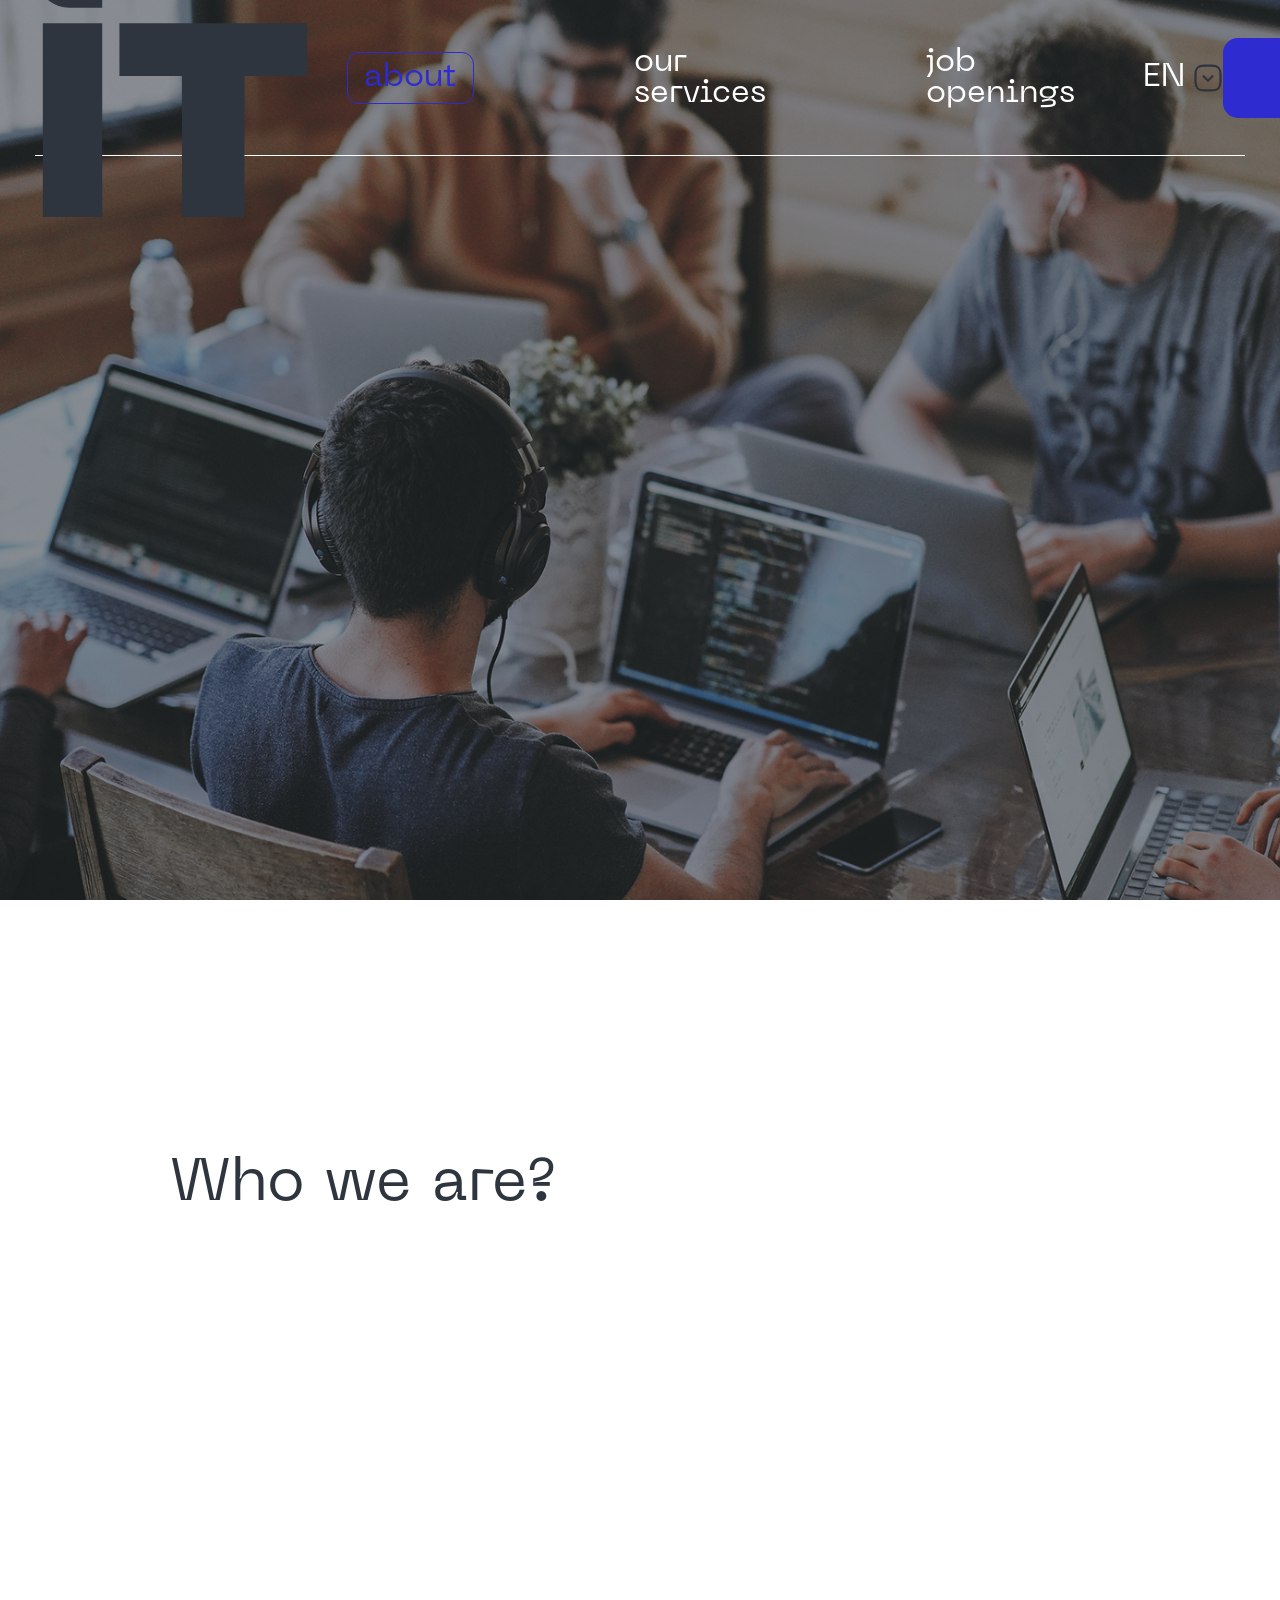
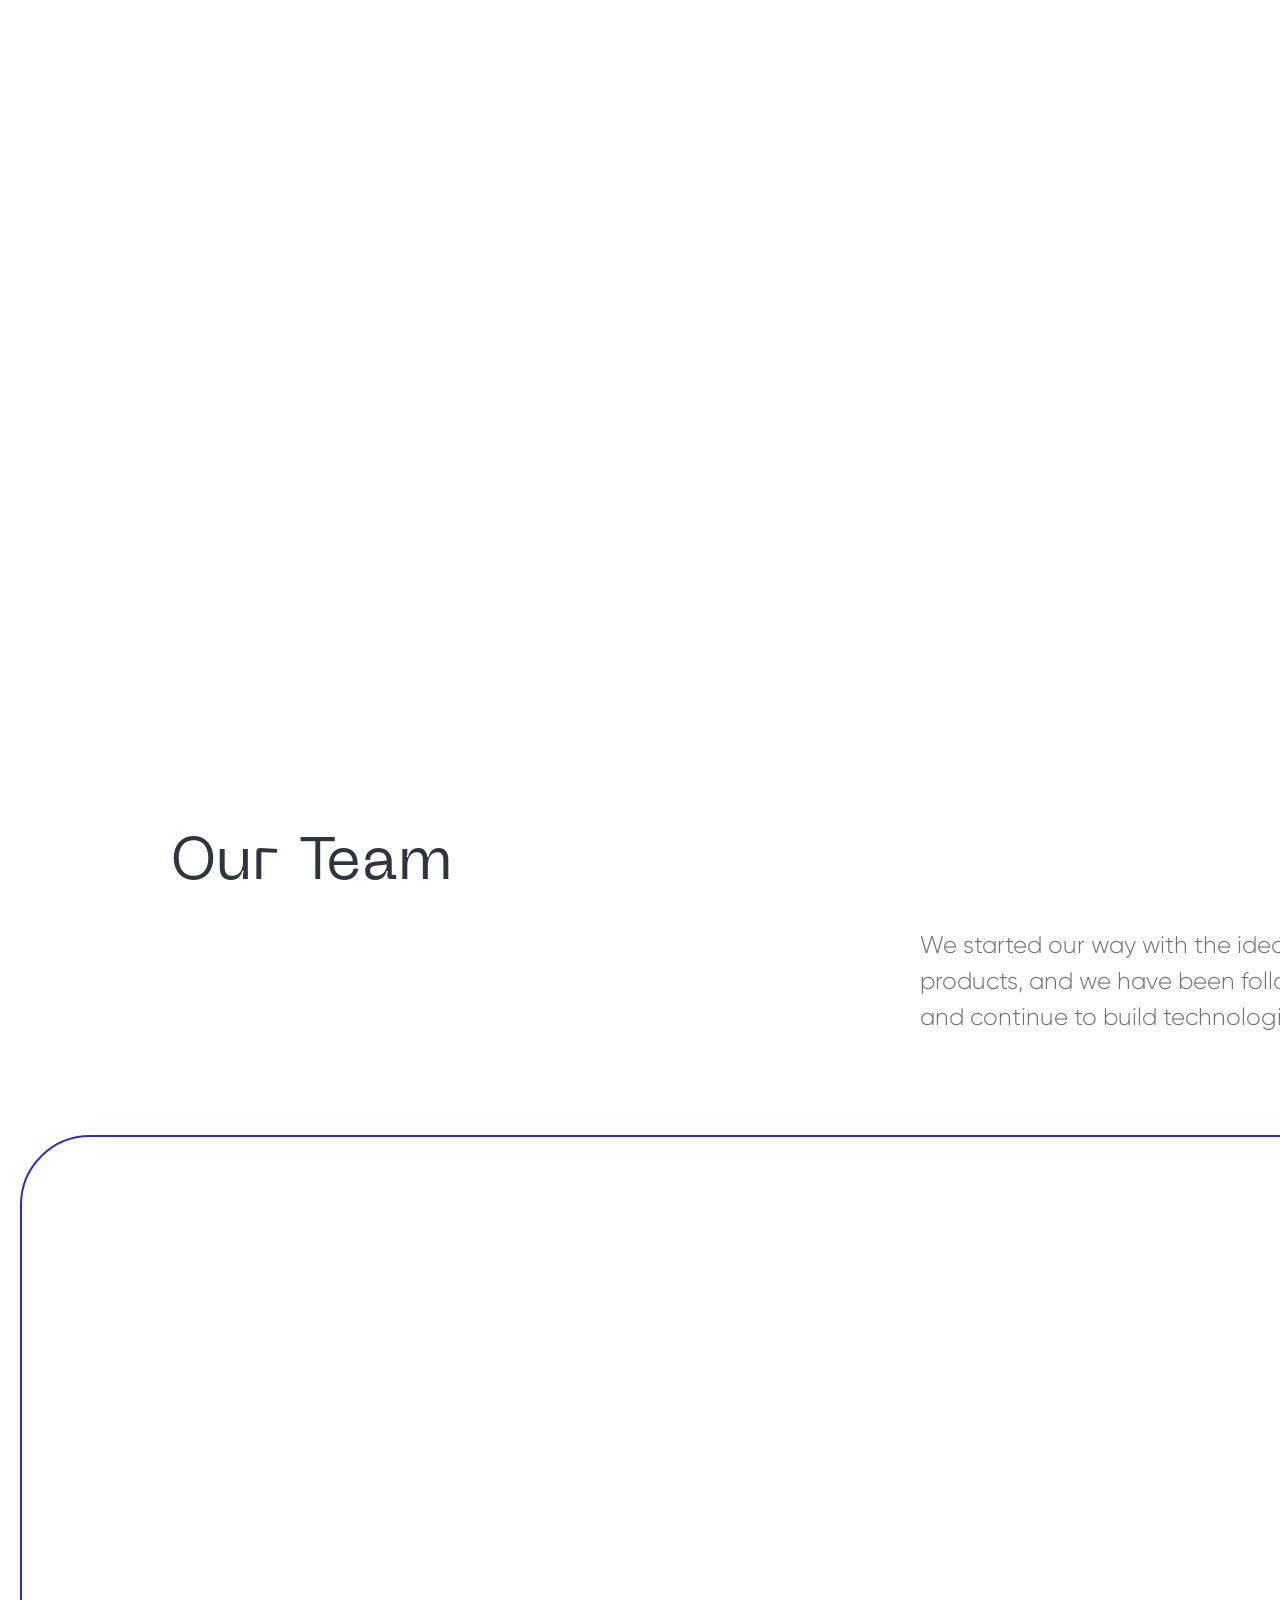
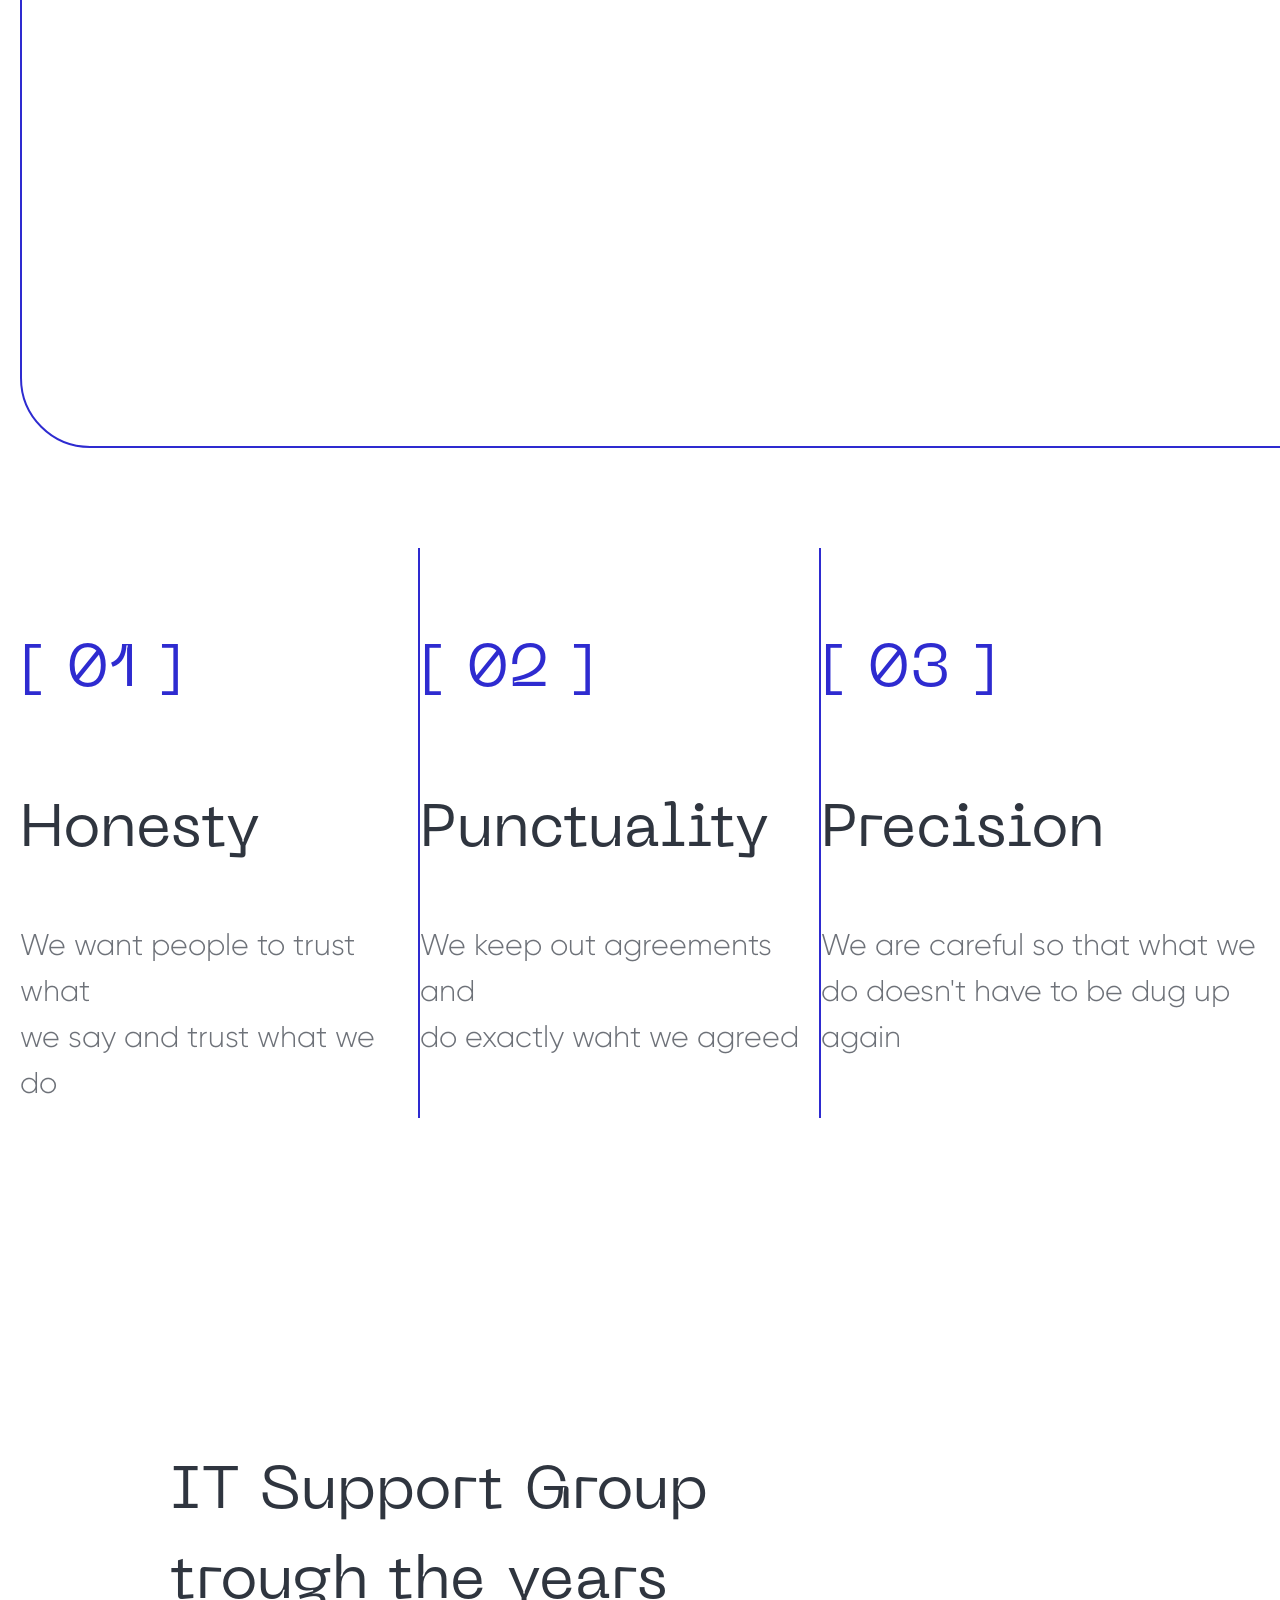
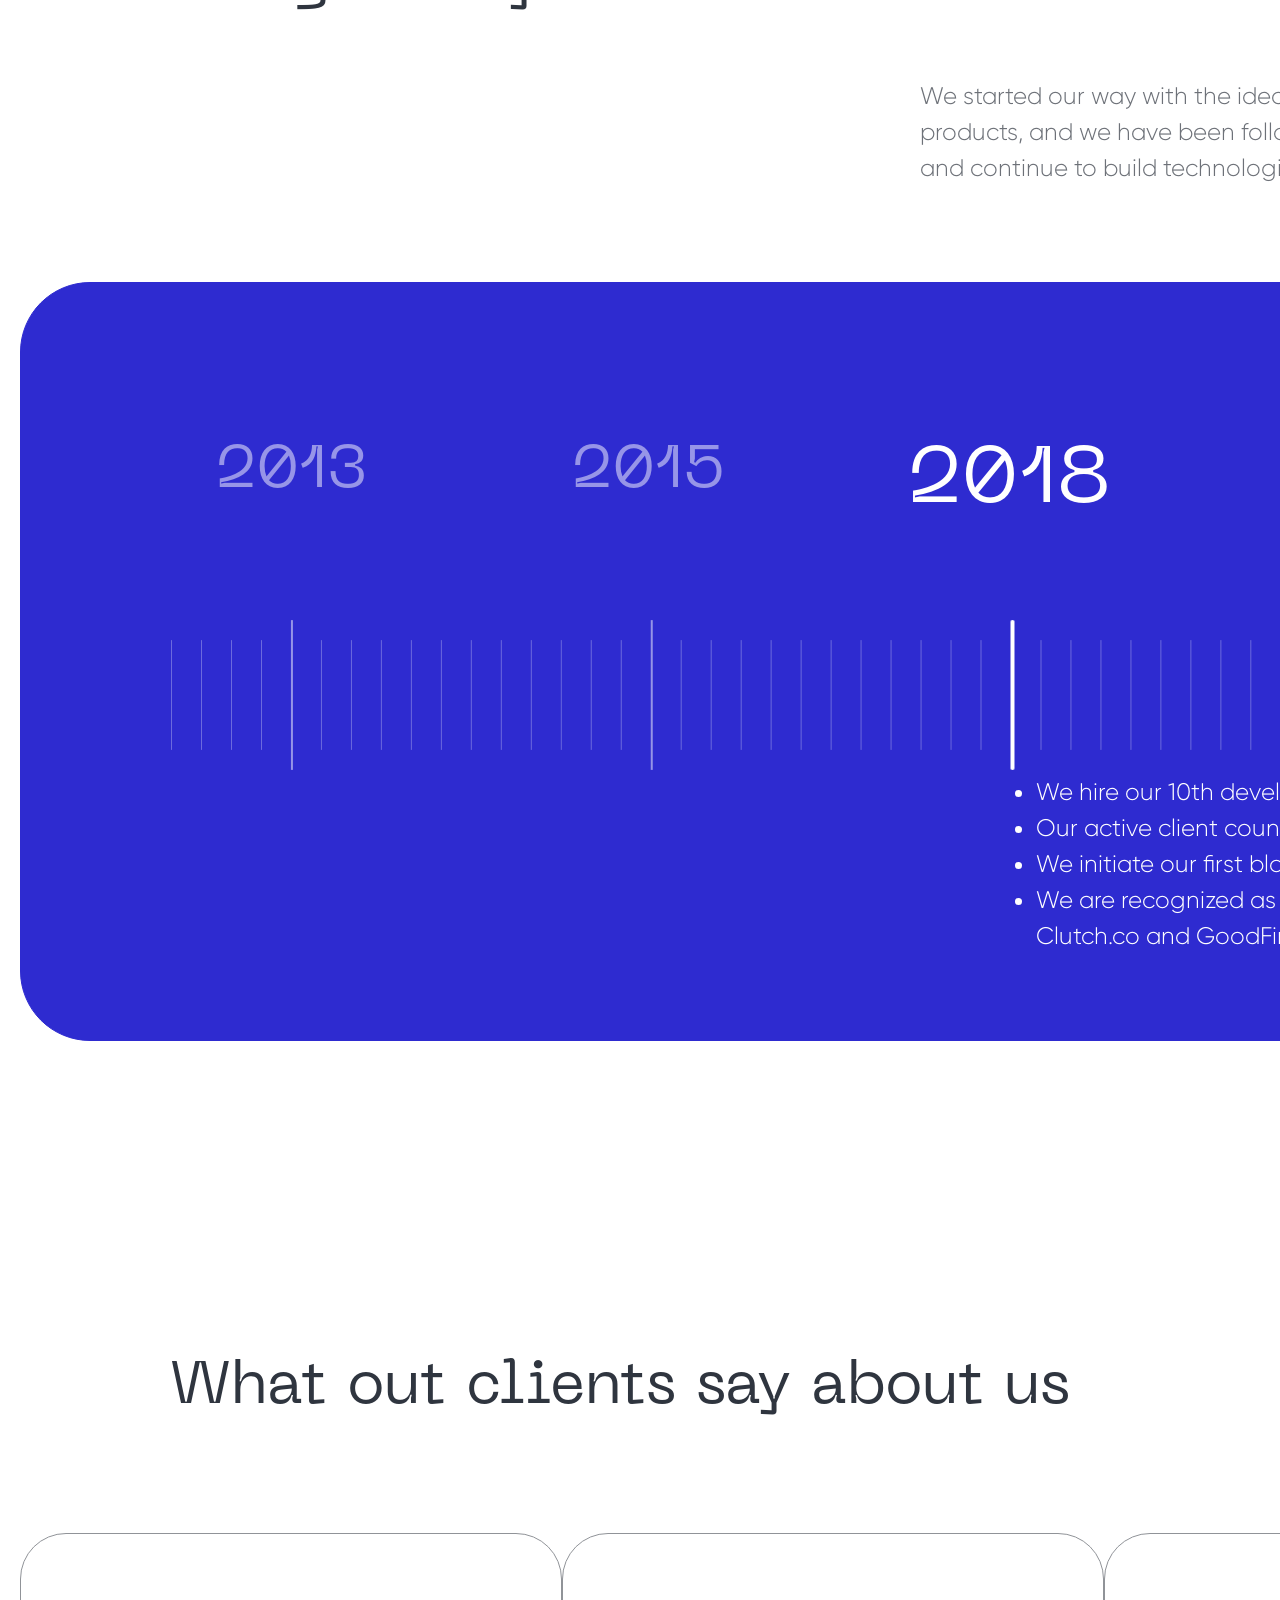
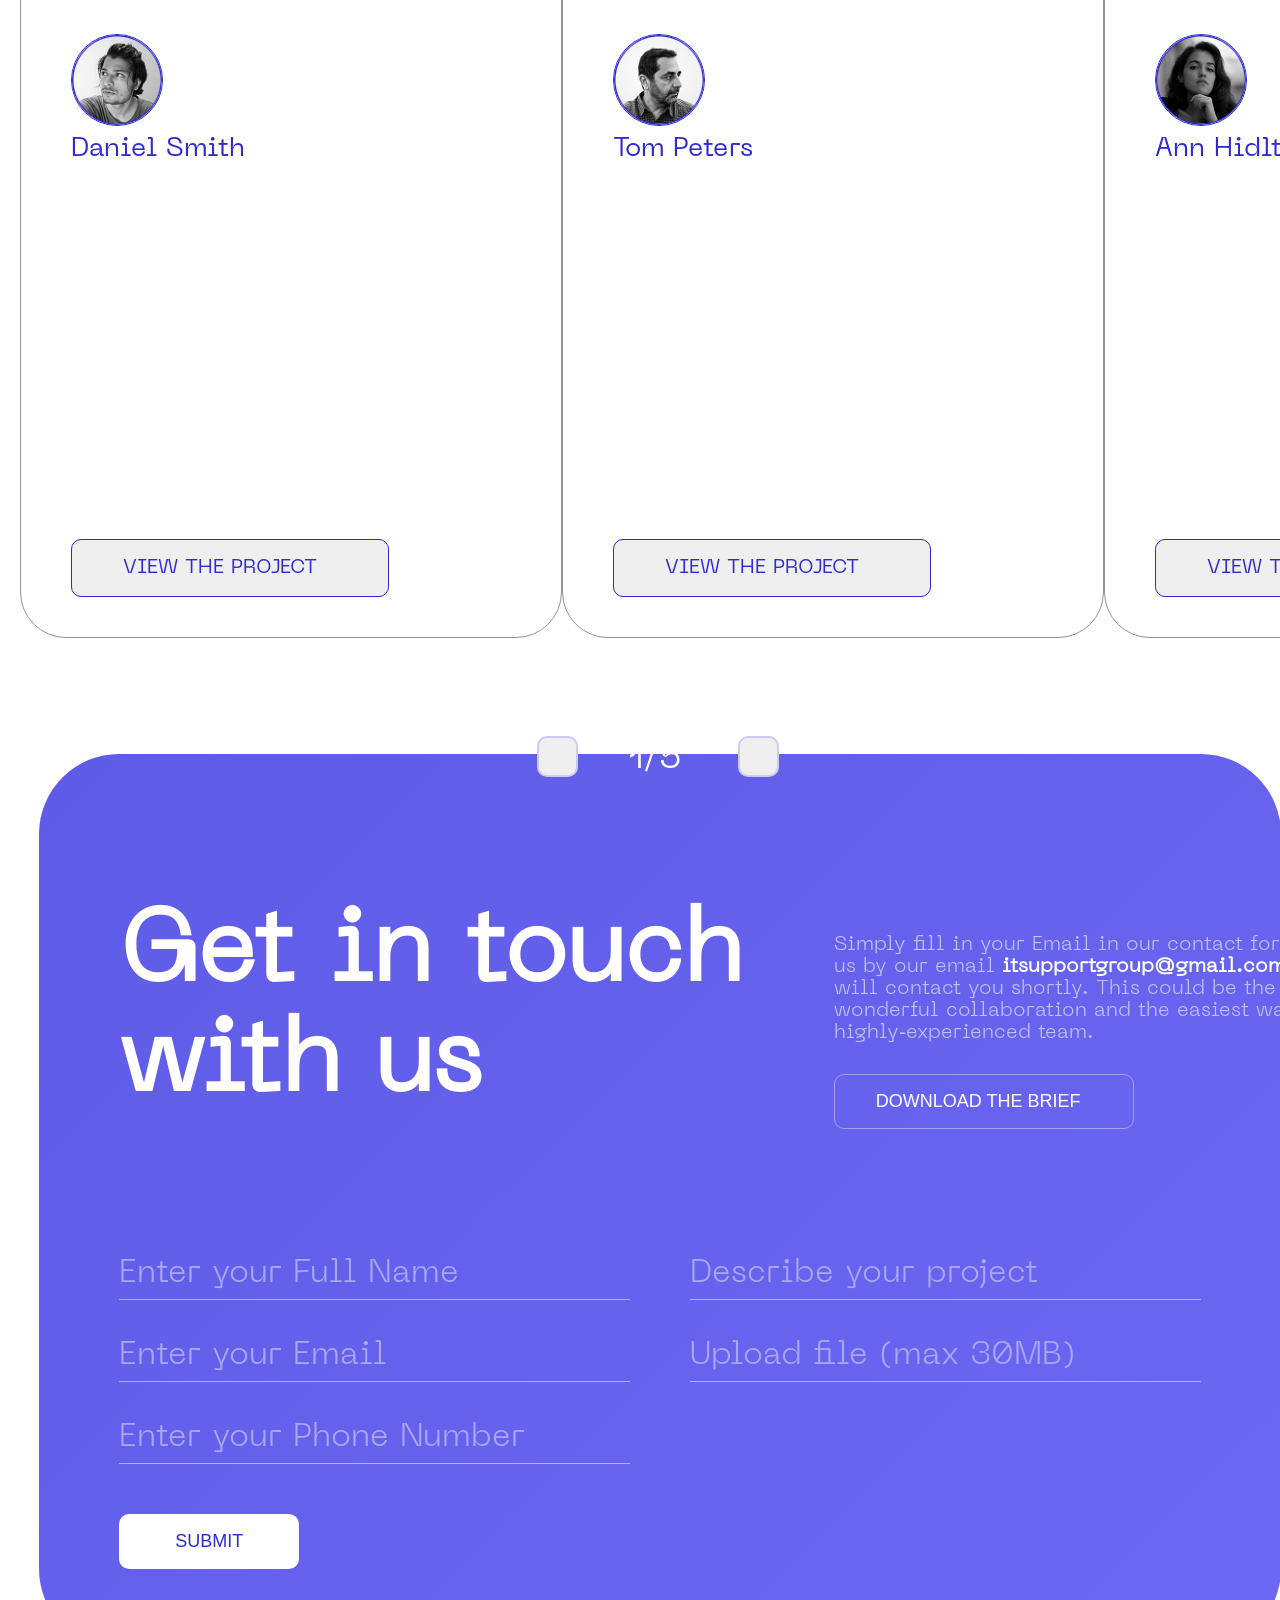
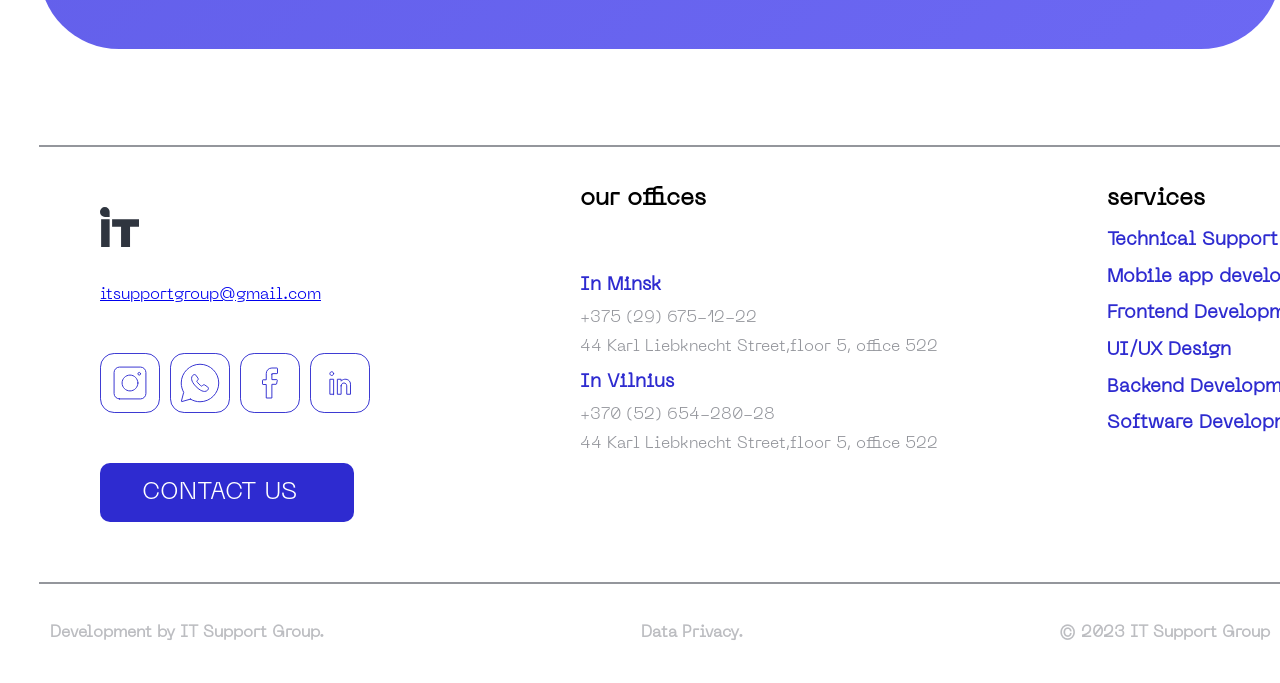
==== pages/about.html @ 3bbd3f85 "finished How we work?" ====
<!DOCTYPE html>
<html lang="en">

<head>
    <meta charset="UTF-8">
    <meta name="viewport" content="width=device-width, initial-scale=1.0">
    <title>About Us</title>
    <script src="https://kit.fontawesome.com/f98b1926a7.js" crossorigin="anonymous"></script>
    <link rel="stylesheet" href="../css/about/about.css">
    <link rel="stylesheet" href="../css/footer.css">
    <link rel="stylesheet" href="../css/about/navigation.css">
    <link rel="stylesheet" href="../css/footer-mobile.css">
    <script src="../js/navigation-bar.js" defer></script>
    <script src="../js/about.js" defer></script>
    <link rel="stylesheet" href="../css/main/navigation.css">
    <link rel="stylesheet" href="../css/footer.css">
    <link rel="stylesheet" href="../css/footer-mobile.css">
    <link rel="stylesheet" href="../css/main/main.css">
    <link rel="stylesheet" href="../css/main/main-mobile.css">
</head>

<body>
    <!-- Header -->
    <header>
        <!-- Navigation bar -->
        <nav class="nav-bar">
            <div class="left-side">
                <a href="../index.html">
                    <img src="../img/Logo.svg" alt="logo">
                </a>
                <ul>
                    <li><a href="../pages/about.html">
                        <div class="blue-box">
                            <span class="links">about</span>
                        </div>
                    </a></li>
                    <li><a href=""><span class="links">our services</span></a></li>
                    <li><a href=""><span class="links">job openings</span></a></li>
                </ul>
            </div>

            <div class="white-line">
                
            </div>
            <div class="right-side">
                <div id="lang-sel">
                    <div class="languages">
                        <p class="main-lang">EN</p>
                        <img src="../img/arrow-square-down_black.svg" alt="arrow">
                    </div>
                    <div id="language-selector">
                        <p id="enl">EN</p>
                        <p id="ltl">LT</p>
                    </div>
                </div>
                
                <div class="button-div">
                    <button class="contact"><span>CONTACT US </span> <img src="../img/Send.svg" alt="send"></button>
                </div>
            </div>
        </nav>
    </header>
    <br>
    <br>
    <br>
    <br>
    <br>
    <br>
    <br>
    <br>
    <br>
    <br>
    <br>
    <br>
    <br>
    <br>
    <br>


        <div class="aboutBox">

        <!-- Who we are? -->
        <div class="wWTab">
            <p id="tabNames">Who we are?</p>
        </div>



        <!-- Our Team -->
        <div class="oTTab">
            <p id="tabNames">Our Team</p>
            <p id="oTTopTxt">We started our way with the idea of creating innovative<br>
                products, and we have been following this trend since 2013<br>
                and continue to build technological solutions for our customers.</p>
            <div class="oTImg"></div>
            <div class="oTCards">
                <div class="oTCard">
                    <p class="oTCardTop">[ 01 ]</p>
                    <p class="oTCardMiddle">Honesty</p>
                    <p class="oTCardBottom">We want people to trust what<br>we say and trust what we do</p>
                </div>
                <div id="oTLine"></div>
                <div class="oTCard">
                    <p class="oTCardTop">[ 02 ]</p>
                    <p class="oTCardMiddle">Punctuality</p>
                    <p class="oTCardBottom">We keep out agreements and<br>do exactly waht we agreed</p>
                </div>
                <div id="oTLine"></div>
                <div class="oTCard">
                    <p class="oTCardTop">[ 03 ]</p>
                    <p class="oTCardMiddle">Precision</p>
                    <p class="oTCardBottom">We are careful so that what we<br>do doesn't have to be dug up again</p>
                </div>
            </div>
        </div>



        <!-- IT Support trough the years -->
        <div class="sGTab">
            <p id="tabNames">IT Support Group<br>trough the years</p>
            <p id="sGTop">We started our way with the idea of creating innovative<br>
                products, and we have been following this trend since 2013<br>
                and continue to build technological solutions for our customers.</p>
            <div class="sGCard">
                <div class="sGYears">
                    <p id="kk13">2013</p>
                    <p id="kk15">2015</p>
                    <p id="hLYear">2018</p>
                    <p id="kk20">2020</p>
                    <p id="kk22">2022</p>
                </div>
                <img id="sGImg" src="../img/All_Lines.png" alt="">
                <ul class="sGList">
                    <li>We hire our 10th developers</li>
                    <li>Our active client count officially reaches 20</li>
                    <li>We initiate our first blockchain project</li>
                    <li>We are recognized as a top engineering company by<br>Clutch.co and GoodFirms</li>
                </ul>
            </div>
        </div>



        <!-- What our clients say about us -->
        <div class="rVTab">
            <!-- slide 1 -->
            <p id="tabNames">What out clients say about us</p>
            <div class="reviews">
                <div class="rVBox">
                    <img class="rVImg" src="../img/danielSmith.png" alt="danielSmith">
                    <p class="rVHl rVBoxElem">Daniel Smith</p>
                    <p class="rVPos rVBoxElem">Position & Company Title</p>
                    <p class="rVQt rVBoxElem">"They are very professional and<br>
                        are always interested in<br>
                        understanding the problem that<br>
                        we are solving."</p>
                    <button class="rVBtn">VIEW THE PROJECT <i
                            class="fa-solid fa-arrow-up-right-from-square"></i></button>
                </div>
                <div class="rVBox">
                    <img class="rVImg" src="../img/tomPeters.png" alt="tomPeters">
                    <p class="rVHl rVBoxElem">Tom Peters</p>
                    <p class="rVPos rVBoxElem">Position & Company Title</p>
                    <p class="rVQt rVBoxElem">“Through our case<br>
                        engagement, LLI has demonstrated professionalism<br>
                        and initiative in interactions. I...”</p>
                    <button class="rVBtn">VIEW THE PROJECT <i
                            class="fa-solid fa-arrow-up-right-from-square"></i></button>
                </div>
                <div class="rVBox">
                    <img class="rVImg" src="../img/annHidlton.png" alt="annHidlton">
                    <p class="rVHl rVBoxElem">Ann Hidlton</p>
                    <p class="rVPos rVBoxElem">Position & Company Title</p>
                    <p class="rVQt rVBoxElem">"After several years, they've<br>
                        proven that they deliver quality<br>
                        work in the context that we<br>
                        use."</p>
                    <button class="rVBtn">VIEW THE PROJECT<i
                            class="fa-solid fa-arrow-up-right-from-square"></i></button>
                </div>
            </div>
            <!-- slide 2 -->
            <div class="reviews">
                <div class="rVBox">
                    <img class="rVImg" src="../img/profile4.png" alt="justin">
                    <p class="rVHl rVBoxElem">Justin Green</p>
                    <p class="rVPos rVBoxElem">Position & Company Title</p>
                    <p class="rVQt rVBoxElem">"Innovation requires courage and
                        persistence, even when results
                        aren’t immediately obvious
                        in practice."</p>
                    <button class="rVBtn">VIEW THE PROJECT <i
                            class="fa-solid fa-arrow-up-right-from-square"></i></button>
                </div>
                <div class="rVBox">
                    <img class="rVImg" src="../img/profile5.png" alt="victor">
                    <p class="rVHl rVBoxElem">Victor Peterson</p>
                    <p class="rVPos rVBoxElem">Position & Company Title</p>
                    <p class="rVQt rVBoxElem">"The team consistently
                        demonstrates creativity and
                        reliability under the pressures
                        of complex projects."</p>
                    <button class="rVBtn">VIEW THE PROJECT <i
                            class="fa-solid fa-arrow-up-right-from-square"></i></button>
                </div>
                <div class="rVBox">
                    <img class="rVImg" src="../img/profile6.png" alt="charles">
                    <p class="rVHl rVBoxElem">Charles Lamar</p>
                    <p class="rVPos rVBoxElem">Position & Company Title</p>
                    <p class="rVQt rVBoxElem">"Over time, experience has
                        shown that thoughtful planning
                        leads to sustainable outcomes
                        in all scenarios."</p>
                    <button class="rVBtn">VIEW THE PROJECT<i
                            class="fa-solid fa-arrow-up-right-from-square"></i></button>
                </div>
            </div>
            <!-- slide 3 -->
            <div class="reviews">
                <div class="rVBox">
                    <img class="rVImg" src="../img/rick.png" alt="rick">
                    <p class="rVHl rVBoxElem">Rick Grimes</p>
                    <p class="rVPos rVBoxElem">Position & Company Title</p>
                    <p class="rVQt rVBoxElem">"Effective collaboration fosters
                        progress, ensuring goals are <br>
                        met with both quality
                        and efficiency."</p>
                    <button class="rVBtn">VIEW THE PROJECT <i
                            class="fa-solid fa-arrow-up-right-from-square"></i></button>
                </div>
                <div class="rVBox">
                    <img class="rVImg" src="../img/carol.png" alt="carol">
                    <p class="rVHl rVBoxElem">Carol Peletier</p>
                    <p class="rVPos rVBoxElem">Position & Company Title</p>
                    <p class="rVQt rVBoxElem">"Through continuous effort <br> and
                        learning, they maintain a
                        standard of excellence
                        across diverse tasks."</p>
                    <button class="rVBtn">VIEW THE PROJECT <i
                            class="fa-solid fa-arrow-up-right-from-square"></i></button>
                </div>
                <div class="rVBox">
                    <img class="rVImg" src="../img/daryl.png" alt="daryl">
                    <p class="rVHl rVBoxElem">Daryl Dixon</p>
                    <p class="rVPos rVBoxElem">Position & Company Title</p>
                    <p class="rVQt rVBoxElem">"Commitment to detail and <br>
                        careful execution have become
                        hallmarks of success
                        in this environment.""</p>
                    <button class="rVBtn">VIEW THE PROJECT<i
                            class="fa-solid fa-arrow-up-right-from-square"></i></button>
                </div>
            </div>
            <!-- slide 4 -->
            <div class="reviews">
                <div class="rVBox">
                    <img class="rVImg" src="../img/profile7.png" alt="james">
                    <p class="rVHl rVBoxElem">James West</p>
                    <p class="rVPos rVBoxElem">Position & Company Title</p>
                    <p class="rVQt rVBoxElem">"Clear communication and
                        shared understanding often
                        result in measurable
                        improvements over time."</p>
                    <button class="rVBtn">VIEW THE PROJECT <i
                            class="fa-solid fa-arrow-up-right-from-square"></i></button>
                </div>
                <div class="rVBox">
                    <img class="rVImg" src="../img/profile8.png" alt="kendrick">
                    <p class="rVHl rVBoxElem">Jane South</p>
                    <p class="rVPos rVBoxElem">Position & Company Title</p>
                    <p class="rVQt rVBoxElem">"Years of dedication prove that
                        consistency and skill
                        together create reliable
                        results under any conditions."</p>
                    <button class="rVBtn">VIEW THE PROJECT <i
                            class="fa-solid fa-arrow-up-right-from-square"></i></button>
                </div>
                <div class="rVBox">
                    <img class="rVImg" src="../img/profile9.png" alt="Jane">
                    <p class="rVHl rVBoxElem">Kendrick White</p>
                    <p class="rVPos rVBoxElem">Position & Company Title</p>
                    <p class="rVQt rVBoxElem">"Adaptability and resourcefulness
                        allow the group to thrive
                        even when facing
                        unexpected challenges."</p>
                    <button class="rVBtn">VIEW THE PROJECT<i
                            class="fa-solid fa-arrow-up-right-from-square"></i></button>
                </div>
            </div>
            <!-- slide 5 -->
            <div class="reviews">
                <div class="rVBox">
                    <img class="rVImg" src="../img/profile10.png" alt="Lucas">
                    <p class="rVHl rVBoxElem">Lucas Combs</p>
                    <p class="rVPos rVBoxElem">Position & Company Title</p>
                    <p class="rVQt rVBoxElem">"Dedication to improvement and
                        perseverance through obstacles
                        ensures progress continues
                        in every endeavor."</p>
                    <button class="rVBtn">VIEW THE PROJECT <i
                            class="fa-solid fa-arrow-up-right-from-square"></i></button>
                </div>
                <div class="rVBox">
                    <img class="rVImg" src="../img/profile11.png" alt="Murray">
                    <p class="rVHl rVBoxElem">Murray East</p>
                    <p class="rVPos rVBoxElem">Position & Company Title</p>
                    <p class="rVQt rVBoxElem">"Strategic thinking combined with
                        practical action produces results
                        that consistently meet
                        expected standards."</p>
                    <button class="rVBtn">VIEW THE PROJECT <i
                            class="fa-solid fa-arrow-up-right-from-square"></i></button>
                </div>
                <div class="rVBox">
                    <img class="rVImg" src="../img/profile12.png" alt="Chloe">
                    <p class="rVHl rVBoxElem">Chloe Litleton</p>
                    <p class="rVPos rVBoxElem">Position & Company Title</p>
                    <p class="rVQt rVBoxElem">"By fostering engagement and
                        attentiveness, the team achieves
                        outcomes that reliably
                        exceed ordinary expectations."</p>
                    <button class="rVBtn">VIEW THE PROJECT<i
                            class="fa-solid fa-arrow-up-right-from-square"></i></button>
                </div>
            </div>
            <div class="rVPages">
                <button class="rVSlct rVSlct1"><i class="fa-solid fa-angle-left"></i></button>
                <p id="rVInd">1/5</p>
                <button class="rVSlct rVSlct2"><i class="fa-solid fa-angle-right"></i></button>
            </div>
        </div>
        <div class="touch-with-us">

            <div class="left">
                <h1>Get in touch<br>with us</h1>

                <div class="down">
                    <p>
                        Simply fill in your Email in our contact form or get in touch with
                        us by our email <strong>itsupportgroup@gmail.com</strong>, and one of our
                        experts will contact you shortly.
                        This could be the beginning of a wonderful collaboration and
                        the easiest way to acquire a highly‑experienced team.
                    </p>

                    <button class="download">
                        DOWNLOAD THE BRIEF<img src="img/direct-inbox.png" alt="">
                    </button>
                </div>
            </div>

            <div class="upload-right">
                <div class="registration">
                    <input type="text" placeholder="Enter your Full Name">
                    <input type="email" placeholder="Enter your Email">
                    <input type="tel" placeholder="Enter your Phone Number">

                    <button class="submitt">SUBMIT <span><img src="img/Button.png" alt=""></span></button>
                    <button class="submitt1">VIEW THE PROJECT <span><img src="img/Button.png" alt=""></span></button>
                </div>

                <div class="column1">
                    <input type="text" class="px" placeholder="Describe your project">
                    <div>
                        <label for="myfile" class="Upload_file" style="cursor:pointer;">
                            Upload file (max 30MB)</label>
                        <input type="file" id="myfile" name="myfile" style="display:none;">

                    </div>
                </div>
            </div>

        </div>



        <!-- FOOTER -->
        <br /><br /><br /><br /><br /><br />
        <div class="footer-line"></div>
        <footer>
            <div class="leftt">
                <div class="logotipe">
                    <div class="row_line">
                        <img src="../img/Logo.svg" class="size-logo" alt="logo" />
                        <img src="../img/LogoSupport (1).svg" class="size-logo1">
                        <a href="#">
                            <div class="gmail_it">itsupportgroup@gmail.com</div>
                        </a>
                    </div>
                    <div class="lineslogo">
                        <img src="../img/instagram.svg" class="instragam" />
                        <img src="../img/viber.svg" class="viber" />
                        <img src="../img/facebook.svg" class="facebook" />
                        <img src="../img/linkedIn.svg" class="linkedin" />
                    </div>
                    <button class="contact-us">
                        CONTACT US
                        <i class="fa-solid fa-arrow-up-right-from-square"></i>
                    </button>
                </div>
            </div>
            <div class="ouroffice">
                <h2>our offices</h2>
                <div class="space_btw2">
                    <div class="information">
                        <h3>In Minsk</h3>
                        <p class="phone">+375 (29) 675-12-22</p>
                        <p>44 Karl Liebknecht Street,floor 5, office 522</p>
                    </div>
                    <div class="information">
                        <h3>In Vilnius</h3>
                        <p class="phone">+370 (52) 654-280-28</p>
                        <p>44 Karl Liebknecht Street,floor 5, office 522</p>
                    </div>
                </div>
            </div>
            <div class="rightt">
                <div class="servicess">
                    <h2>services</h2>
                    <div>
                        <div class="space_btw">
                            <h3>Technical Support</h3>
                            <h3>Mobile app development</h3>
                            <h3>Frontend Development</h3>
                            <h3>UI/UX Design</h3>
                            <h3>Backend Development</h3>
                            <h3>Software Development</h3>
                        </div>
                    </div>
                </div>
            </div>
        </footer>
        <div class="footer-line"></div>
        <div class="information3">
            <div class="row_lineg">
                <h4>Development by IT Support Group.</h4>
                <h4>Data Privacy.</h4>
            </div>
            <h4>© 2023 IT Support Group</h4>
        </div>
</body>

</html>
---- css/about/about.css ----
html,
body {
    margin: 0;
    padding: 0;
    overflow-x: hidden;
    box-sizing: border-box;
}


@font-face {
    font-family: Neue Machina;
    src: url(../../Fonts/NeueMachina-Light.otf);
}

@font-face {
    font-family: Gilroy;
    src: url(../../Fonts/Gilroy-Light.otf);
}

:root {
    --blue: #2e2bd0;
    --light_Blue: #CBCAF3;
    --dark_grey: #2f353f;
    --grey: #2f353fb3;
    --light_grey: #ffffff80;
    --white: #FFFFFF;
}



/* common */
#tabNames {
    margin: 0 0 0 9.375rem;
    font-family: "Neue Machina";
    font-size: 3.75rem;
    line-height: 150%;
    color: var(--dark_grey)
}




/* Main box */
.aboutBox {
    position: relative;
    margin: 0 auto;
    max-width: 120rem;
    width: 100%;
    padding: 0 20px;
}




/* Who we are */
.wWTab {
    height: 61.1875rem;
}




/* Our Team */
.oTTab {
    margin-top: 18.75rem;
    height: 120.5625rem;
}

/* Text under "Our Team" */
#oTTopTxt {
    width: 44.6875rem;
    height: 6.75rem;
    margin: 1.125rem 0rem 6.25rem 56.25rem;
    font-family: "Gilroy";
    font-size: 1.5rem;
    line-height: 2.25rem;
    color: var(--grey);
}

/* Image */
.oTImg {
    box-sizing: border-box;
    width: 116.25rem;
    height: 57.0625rem;
    margin: 0 auto;
    background: url(../../img/our_team.png);
    background-size: cover;
    border: .125rem solid var(--blue);
    border-radius: 4.375rem;
}

/* Cards */
.oTCards {
    margin: 6.25rem auto 0 auto;
    justify-content: space-around;
    display: flex;
}

.oTCard {
    height: 25.5rem;
    margin-top: 6.25rem;
}

#oTLine {
    /* Line */
    width: 0rem;
    height: 35.5rem;
    border: .0625rem solid var(--blue);
}

.oTCardTop {
    /* top part of a card */
    color: var(--blue);
    font-family: "Neue Machina";
    font-size: 3.75rem;
    line-height: 2.875rem;
    margin: 0rem 0rem 7.125rem 0rem;
}

.oTCardMiddle {
    /* middle part of a card */
    font-family: "Neue Machina";
    font-size: 3.75rem;
    line-height: 2.875rem;
    margin: 0 0 4.25rem 0;
    color: var(--dark_grey)
}

.oTCardBottom {
    /* bottom part of a card */
    font-family: "Gilroy";
    font-size: 1.875rem;
    line-height: 2.875rem;
    color: var(--grey);
    margin: 0;
}




/* IT Support Group trough the years */
.sGTab {
    margin-top: 18.75rem;
    height: 74.6875rem;
}

#sGTop {
    width: 44.6875rem;
    height: 6.75rem;
    margin: 3.125rem 0rem 6rem 56.25rem;
    font-family: "Gilroy";
    font-size: 1.5rem;
    line-height: 2.25rem;
    color: var(--grey);
}

.sGCard {
    margin: auto;
    height: 47.3125rem;
    width: 116.25rem;
    border: .0625rem solid var(--blue);
    border-radius: 4.375rem;
    background-color: var(--blue);
}

.sGYears {
    margin: 6.25rem 0 6.25rem 0;
    display: flex;
    width: 97.5rem;
}

#hLYear {
    margin: 3.75rem 10.9375rem 0 11.4375rem;
    font-family: 'Neue Machina';
    font-size: 5rem;
    height: 4.8125rem;
    line-height: 4.8125rem;
    color: white;
}

#kk13 {
    height: 3.625rem;
    margin: 3.75rem 12.75rem 0 12.1875rem;
    font-family: 'Neue Machina';
    font-size: 3.75rem;
    line-height: 3.625rem;
    color: var(--light_grey);
}

#kk15 {
    margin: 3.75rem 0 0 0;
    height: 3.625rem;
    font-family: 'Neue Machina';
    font-size: 3.75rem;
    line-height: 3.625rem;
    color: var(--light_grey);
}

#kk20 {
    margin: 3.75rem 0 0 0;
    height: 3.625rem;
    font-family: 'Neue Machina';
    font-size: 3.75rem;
    line-height: 3.625rem;
    color: var(--light_grey);
}

#kk22 {
    margin: 3.75rem 0 0 8.5rem;
    height: 3.625rem;
    font-family: 'Neue Machina';
    font-size: 3.75rem;
    line-height: 3.625rem;
    color: var(--light_grey);
}

#sGImg {
    margin-left: 9.375rem;
    height: 9.375rem;
    width: 97.5rem;

}

.sGList {
    /* List in bottom of div */
    margin: 0 0 0 60.9375rem;
    width: 40.625rem;
    height: 11.25rem;
    font-family: 'Gilroy';
    font-size: 1.5rem;
    line-height: 2.25rem;
    color: white;
}




/* What our clients say about us */
.rVTab {
    margin-top: 18.75rem;
    height: 63.1875rem;
}

.reviews {
    width: 102.75rem;
    height: 43.9375rem;
    margin: 6.25rem auto 0 auto;
}

.rVBox {
    height: 43.9375rem;
    width: 33.75rem;
    border: .0625rem solid #909398;
    border-radius: 2.875rem;
    float: left;
}

.rVBoxMid {
    border-left: 0;
    border-right: 0;
}

.rVImg {
    border: .0625rem solid var(--blue);
    border-radius: 6.25rem;
    width: 5.625rem;
    height: 5.625rem;
    margin: 6.25rem 25rem 0rem 3.125rem;
}

.rVBoxElem {
    font-family: 'Neue Machina';
    margin: 0rem;
    padding-left: 3.125rem;

}

.rVHl {
    font-family: 'Neue Machina';
    font-size: 1.625rem;
    width: 12.8125rem;
    line-height: 150%;
    color: var(--blue);
}

.rVPos {
    font-family: 'Gilroy';
    font-size: 1.25rem;
    line-height: 130%;
}

.rVQt {
    padding-top: 3.125rem;
    font-family: 'Gilroy';
    font-size: 1.875rem;
    line-height: 150%;
}

.rVBtn {
    cursor: pointer;
    margin: 7.125rem 0rem 0rem 3.125rem;
    height: 3.625rem;
    width: 19.875rem;
    border-radius: .625rem;
    border: .0625rem solid var(--blue);
    font-family: 'Neue Machina';
    font-size: 1.25rem;
    line-height: 1.1875rem;
    color: var(--blue);
}

.rVBtn .fa-solid {
    padding-left: 1.25rem;
}

.rVBtn:hover {
    background-color: var(--blue);
    color: var(--white);
    transition: 0.3s;
}

.rVPages {
    width: 15.375rem;
    height: 2.625rem;
    margin: 6.25rem auto 0 auto;
    display: flex;
}

.rVSlct {
    cursor: pointer;
    height: 2.5625rem;
    width: 2.5625rem;
    text-align: center;
    border: .125rem solid var(--light_Blue);
    border-radius: .625rem;
    font-size: 1.25rem;
    color: var(--light_Blue);
    transition: 0.3s;
}

.rVSlct:hover {
    border-color: var(--blue);
    color: var(--blue);
}

#rVInd {
    margin: 0rem 3.125rem 0rem 3.125rem;
    font-family: 'Neue Machina';
    font-size: 2rem;
    line-height: 150%;
    width: 3.75rem;
}
---- css/footer.css ----
footer {
    display: flex;
    justify-content: space-between;
    width: 100%;
    max-width: 1860px;
    padding: 20px 40px;
    margin: 0 auto;
}

.logotipe {
    display: flex;
    flex-direction: column;
    padding: 20px;
    gap: 50px;
    width: 100%;
    max-width: 450px;
    max-height: 395px;
}

.leftt {
    display: flex;
    flex-direction: column;
    justify-content: flex-start;
    align-items: flex-start;
    gap: 50px;
    padding: 20px;
    max-width: 350px;
    max-height: 395px;
}

.centerr {
    max-width: 400px;
    max-height: 300px;
}

.ouroffice {
    display: flex;
    flex-direction: column;
    justify-content: space-between;
    max-width: 400px;
    max-height: 300px;
}

.rightt {
    display: flex;
    justify-content: flex-end;
    align-items: flex-start;
    width: auto;
    height: auto;
}

.contact-us {
    width: 254px;
    height: 59px;
    border: 0;
    background-color: #2E2BD0;
    color: white;
    border-radius: 10px;
    font-size: 24px;
    font-family: myFont;
    display: flex;
    justify-content: center;
    align-items: center;
    gap: 15px;
}

.size-logo {
    width: 39px;
    height: 40px;
}

h2 {
    color: black;
    margin-left: 0;
}

h3 {
    color: #2E2BD0;
}

.information p {
    color: #94969c;
    font-family: myFont;
}

.information3 {
    width: 100%;
    display: flex;
    justify-content: space-between;
    align-items: center;
    padding: 20px 30px;
    box-sizing: border-box;
    font-size: 16px;
}

h4 {
    color: #bcbdc1;
}

.footer-line {
    height: 2px;
    width: 97%;
    background-color: #94969c;
    margin: 0 auto;
}

.row_line {
    display: flex;
    flex-direction: column;
    gap: 40px;
}

a {
    display: flex;
}

.size-logo1 {
    display: none;
}

.lineslogo {
    display: flex;
    flex-direction: row;
    gap: 10px;
}


.linkedin,
.facebook,
.viber,
.instragam {
    width: 60px;
    height: 60px;
}

.row_lineg {
    display: contents;
}
---- css/about/navigation.css ----
.nav-bar * {
    font-family: 'Neue Machina';
}

.nav-bar {
    height: 155px;
    border-bottom: 1px solid gray;
    display: flex;
    font-size: 28px;
    position: absolute;
    left: 35px;
    right: 35px;
}

.left-side {
    display: flex;
    width: 75%;
    align-items: center;
    justify-content: space-between;
}

.left-side img {
    display: flex;
    justify-content: left;
    align-items: center;
    width: 53px;
}

.left-side ul {
    display: flex;
    align-items: center;
    list-style-type: none;
    gap: 160px;
}

.links {
    user-select: none;
}

.nav-bar a:link {
    color: black;
    text-decoration: none;
}

.nav-bar a:visited {
    color: black;
    text-decoration: none;
}

.white-line {
    width: 1px;
    background-color: gray;
    margin: 0px 100px;
}

.right-side {
    display: flex;
    align-items: center;
    justify-content: space-between;
    width: 25%;
}

.right-side .language {
    display: flex;
    align-items: center;
}

.right-side .language p {
    margin: 0;
}

.right-side .button-div {
    display: flex;
}

.nav-bar .blue-box {
    color: #2e2bd0;
    border: 1px solid #2e2bd0;
    border-radius: 12px;
    width: 125px;
    display: flex;
    justify-content: center;
    align-items: center;
    height: 50px;
}


.right-side #language-selector {
    display: none;
    position: absolute;
    top: 90px;
    right: -26px;
    z-index: 1;
    width: 130px;
    text-align: center;
    border-radius: 10px;
    border: 1px solid gray;
    backdrop-filter: blur(30px);
}

#lang-sel .languages img {
    width: 30px;
    position: static;
}

#lang-sel .languages {
    display: flex;
    align-items: center;
    cursor: pointer;
    gap: 8px;
}

#language-selector p {
    cursor: pointer;
}

#lang-sel {
    user-select: none;
    position: relative;
}

.nav-bar button {
    height: 80px;
    width: 330px;
    border: 0;
    background-color: #2e2bd0;
    color: white;
    border-radius: 15px;
    font-size: 27px;
    display: flex;
    justify-content: center;
    align-items: center;
    gap: 15px;
    cursor: pointer;
}

.nav-bar button img {
    width: 30px;
}
---- css/footer-mobile.css ----
@media (max-width: 1080px) {
  /* Footer */

  footer {
    display: flex;
    flex-direction: column;
    gap: 60px;
    margin: 0;
    padding: 0;
  }

  .logotipe {
    width: 100%;
    flex-direction: column;
  }

  .rightt {
    display: flex;
    margin: 2rem 40px;
    width: 100%;
    max-width: 1080px;

  }

  .size-logo {
    display: none;
  }

  .size-logo1 {
    display: flex;
    width: 300px;
    height: 100px;
  }

  .support-logo {
    display: flex;
    align-items: flex-start;
    justify-content: flex-start;
    width: 50%;
    max-width: 350px;
    max-height: 100px;
  }

  .logotipe {
    flex-direction: column;
    justify-content: space-between;
    width: 100%;
    max-width: 1080px;

  }

  .leftt {
    width: 100%;
    max-width: 1080px;
  }

  .link-email {
    font-size: 24px;
    display: flex;
    align-self: flex-end;
  }

  .information3 {
    flex-direction: column;
    align-items: flex-start;
    gap: 8px;
    margin: 0 40px;
    padding: 0;
  }

  .information3 h4 {
    font-size: 30px;
  }

  .row_lineg {
    display: flex;
    width: 92%;
    justify-content: space-between;
  }

  .row_line {
    width: 100%;
    max-width: 1080px;
    display: flex;
    flex-direction: row;
    justify-content: space-between;
  }

  .lineslogo {
    display: flex;
    gap: 22px;
    width: 100%;
    max-width: 1080px;
  }

  .linkedin,
  .facebook,
  .viber,
  .instragam {
    width: 80px;
    height: 80px;
  }

  .gmail_it {
    display: flex;
    align-items: flex-end;
    font-size: 24px;
  }

  .space_btw {
    display: flex;
    flex-wrap: wrap;
    justify-content: space-between;
  }

  .space_btw h3 {
    width: 48%;
    margin-bottom: 20px;
    font-size: 35px;
  }


  .space_btw1 {
    width: 100%;
    display: flex;
    flex-direction: column;

  }

  .space_btw2 h3,
  .space_btw2 p {
    margin-bottom: 10px;
    font-size: 27px;
  }

  .information3 h4{
    margin-top: 15px;
  }

  .ouroffice {
    position: relative;
    bottom: 100px;
    display: flex;
    padding: 0;
    margin: 0 40px;
    box-sizing: border-box;
  }

  .space_btw2 {
    display: flex;
    flex-direction: row;
    justify-content: baseline;
  }

  .information {
    color: #646668;
    font-family: myFont;
    min-width: 375px;
    display: flex;
    flex-direction: column;
    gap: 10px;
    margin: 1rem 11rem 0 0;
  }

  .information p {
    font-size: 30px;
  }

  .row_lines{
    display: flex;
    flex-direction: row;
  }

  .ouroffice h2, .servicess h2 {
    font-size: 40px;
    margin: 5rem 0;
    position: relative;
    top: 1rem;
  }
  .information h3 {
    margin: 0;
  }

  .footer-line{
    max-width: 1000px;
  }

}
---- css/main/navigation.css ----
@media (min-width: 1081px) {
    .nav-bar {
        height: 155px;
        border-bottom: 1px solid white;
        display: flex;
        font-size: 32px;
        position: absolute;
        left: 35px;
        right: 35px;
    }

    .nav-bar-space {
        width: 100%;
        display: flex;
        gap: 100px;
    }

    .nav-bar .white-box {
        display: none;
    }

    .nav-bar .logo-mobile {
        display: none;
    }



    .left-side {
        display: flex;
        width: 75%;
        align-items: center;
        justify-content: space-between;
    }

    .left-side img {
        display: flex;
        justify-content: left;
        align-items: center;
        width: 272px;
    }

    .left-side ul {
        display: flex;
        align-items: center;
        list-style-type: none;
        gap: 160px;
    }

    .links {
        user-select: none;
    }

    .nav-bar a:link {
        color: white;
        text-decoration: none;
    }

    .nav-bar a:visited {
        color: white;
        text-decoration: none;
    }

    .white-line {
        width: 1px;
        background-color: white;
        align-self: stretch;
    }

    .right-side {
        display: flex;
        align-items: center;
        justify-content: space-between;
        width: 25%;
    }

    .right-side .language {
        display: flex;
        align-items: center;
    }

    .right-side .language p {
        margin: 0;
    }

    .right-side .button-div {
        display: flex;
    }

    .right-side #language-selector {
        display: none;
        position: absolute;
        top: 90px;
        right: -26px;
        z-index: 1;
        width: 130px;
        text-align: center;
        border-radius: 10px;
        border: 1px solid white;
        backdrop-filter: blur(5px);
    }

    #lang-sel .languages img {
        width: 30px;
        position: static;
    }

    #lang-sel .languages {
        display: flex;
        align-items: center;
        cursor: pointer;
        gap: 8px;
    }

    #language-selector p {
        cursor: pointer;
    }

    #lang-sel {
        user-select: none;
        position: relative;
    }

    .nav-bar button {
        height: 80px;
        width: 330px;
        border: 0;
        background-color: #2e2bd0;
        color: white;
        border-radius: 15px;
        font-size: 27px;
        font-family: myFont;
        display: flex;
        justify-content: center;
        align-items: center;
        gap: 15px;
        cursor: pointer;
    }

    .nav-bar button img {
        width: 30px;
    }

}


/* Navigation bar */
@media (max-width: 1081px) {
    .nav-bar {
        height: 155px;
        display: flex;
        font-size: 32px;
        position: absolute;
        justify-content: space-between;
        align-items: center;
        top: 25px;
        right: 35px;
        left: 35px;
        width: 100%;
    }

    .nav-bar .white-box {
        width: 110px;
        height: 110px;
        background-color: white;
        display: flex;
        align-items: center;
        justify-content: center;
        border-radius: 15px;
    }

    .nav-bar .white-box img {
        cursor: pointer;
    }

    .nav-bar #menu-bar {
        z-index: 9;
    }

    .nav-bar-space {
        display: none;
        background-color: white;
        position: absolute;
        padding-top: 280px;
        justify-content: space-between;
        width: 100%;
        z-index: 3;
        flex-direction: column;
        margin: 0px -35px;
    }

    .nav-bar-space * {
        color: black;
    }

    .nav-bar .logo-mobile {
        width: 360px;
    }


    .left-side ul {
        align-items: center;
        justify-content: center;
        display: flex;
        flex-direction: column;
        list-style-type: none;
        gap: 80px;
        padding: 0;
    }

    .left-side img {
        display: none;
    }

    .links {
        user-select: none;
    }

    .nav-bar a:link {
        color: white;
        text-decoration: none;
    }

    .nav-bar a:visited {
        color: white;
        text-decoration: none;
    }

    .white-line {
        width: 1px;
        background-color: white;
        margin: 0px 100px;
        align-self: stretch;
        display: none;
    }


    .right-side {
        display: flex;
        align-items: center;
        justify-content: center;
        flex-direction: column;
    }

    .right-side .language {
        display: flex;
        align-items: center;
    }

    .right-side .language p {
        margin: 0;
    }

    .right-side .button-div {
        display: flex;
    }

    .right-side #language-selector {
        display: none;
        position: absolute;
        top: 90px;
        right: -26px;
        z-index: 1;
        width: 130px;
        text-align: center;
        border-radius: 10px;
        border: 1px solid white;
        backdrop-filter: blur(5px);
    }

    #lang-sel .languages img {
        width: 30px;
        position: static;
    }

    #lang-sel .languages {
        display: flex;
        align-items: center;
        cursor: pointer;
        gap: 8px;
    }

    #language-selector p {
        cursor: pointer;
    }

    #lang-sel {
        user-select: none;
        position: relative;
    }

    .nav-bar button {
        height: 80px;
        width: 330px;
        border: 0;
        background-color: #2e2bd0;
        color: white;
        border-radius: 15px;
        font-size: 27px;
        font-family: myFont;
        display: flex;
        justify-content: center;
        align-items: center;
        gap: 15px;
        cursor: pointer;
    }

    .nav-bar button img {
        width: 30px;
    }
}
---- css/footer.css ----
footer {
    display: flex;
    justify-content: space-between;
    width: 100%;
    max-width: 1860px;
    padding: 20px 40px;
    margin: 0 auto;
}

.logotipe {
    display: flex;
    flex-direction: column;
    padding: 20px;
    gap: 50px;
    width: 100%;
    max-width: 450px;
    max-height: 395px;
}

.leftt {
    display: flex;
    flex-direction: column;
    justify-content: flex-start;
    align-items: flex-start;
    gap: 50px;
    padding: 20px;
    max-width: 350px;
    max-height: 395px;
}

.centerr {
    max-width: 400px;
    max-height: 300px;
}

.ouroffice {
    display: flex;
    flex-direction: column;
    justify-content: space-between;
    max-width: 400px;
    max-height: 300px;
}

.rightt {
    display: flex;
    justify-content: flex-end;
    align-items: flex-start;
    width: auto;
    height: auto;
}

.contact-us {
    width: 254px;
    height: 59px;
    border: 0;
    background-color: #2E2BD0;
    color: white;
    border-radius: 10px;
    font-size: 24px;
    font-family: myFont;
    display: flex;
    justify-content: center;
    align-items: center;
    gap: 15px;
}

.size-logo {
    width: 39px;
    height: 40px;
}

h2 {
    color: black;
    margin-left: 0;
}

h3 {
    color: #2E2BD0;
}

.information p {
    color: #94969c;
    font-family: myFont;
}

.information3 {
    width: 100%;
    display: flex;
    justify-content: space-between;
    align-items: center;
    padding: 20px 30px;
    box-sizing: border-box;
    font-size: 16px;
}

h4 {
    color: #bcbdc1;
}

.footer-line {
    height: 2px;
    width: 97%;
    background-color: #94969c;
    margin: 0 auto;
}

.row_line {
    display: flex;
    flex-direction: column;
    gap: 40px;
}

a {
    display: flex;
}

.size-logo1 {
    display: none;
}

.lineslogo {
    display: flex;
    flex-direction: row;
    gap: 10px;
}


.linkedin,
.facebook,
.viber,
.instragam {
    width: 60px;
    height: 60px;
}

.row_lineg {
    display: contents;
}
---- css/footer-mobile.css ----
@media (max-width: 1080px) {
  /* Footer */

  footer {
    display: flex;
    flex-direction: column;
    gap: 60px;
    margin: 0;
    padding: 0;
  }

  .logotipe {
    width: 100%;
    flex-direction: column;
  }

  .rightt {
    display: flex;
    margin: 2rem 40px;
    width: 100%;
    max-width: 1080px;

  }

  .size-logo {
    display: none;
  }

  .size-logo1 {
    display: flex;
    width: 300px;
    height: 100px;
  }

  .support-logo {
    display: flex;
    align-items: flex-start;
    justify-content: flex-start;
    width: 50%;
    max-width: 350px;
    max-height: 100px;
  }

  .logotipe {
    flex-direction: column;
    justify-content: space-between;
    width: 100%;
    max-width: 1080px;

  }

  .leftt {
    width: 100%;
    max-width: 1080px;
  }

  .link-email {
    font-size: 24px;
    display: flex;
    align-self: flex-end;
  }

  .information3 {
    flex-direction: column;
    align-items: flex-start;
    gap: 8px;
    margin: 0 40px;
    padding: 0;
  }

  .information3 h4 {
    font-size: 30px;
  }

  .row_lineg {
    display: flex;
    width: 92%;
    justify-content: space-between;
  }

  .row_line {
    width: 100%;
    max-width: 1080px;
    display: flex;
    flex-direction: row;
    justify-content: space-between;
  }

  .lineslogo {
    display: flex;
    gap: 22px;
    width: 100%;
    max-width: 1080px;
  }

  .linkedin,
  .facebook,
  .viber,
  .instragam {
    width: 80px;
    height: 80px;
  }

  .gmail_it {
    display: flex;
    align-items: flex-end;
    font-size: 24px;
  }

  .space_btw {
    display: flex;
    flex-wrap: wrap;
    justify-content: space-between;
  }

  .space_btw h3 {
    width: 48%;
    margin-bottom: 20px;
    font-size: 35px;
  }


  .space_btw1 {
    width: 100%;
    display: flex;
    flex-direction: column;

  }

  .space_btw2 h3,
  .space_btw2 p {
    margin-bottom: 10px;
    font-size: 27px;
  }

  .information3 h4{
    margin-top: 15px;
  }

  .ouroffice {
    position: relative;
    bottom: 100px;
    display: flex;
    padding: 0;
    margin: 0 40px;
    box-sizing: border-box;
  }

  .space_btw2 {
    display: flex;
    flex-direction: row;
    justify-content: baseline;
  }

  .information {
    color: #646668;
    font-family: myFont;
    min-width: 375px;
    display: flex;
    flex-direction: column;
    gap: 10px;
    margin: 1rem 11rem 0 0;
  }

  .information p {
    font-size: 30px;
  }

  .row_lines{
    display: flex;
    flex-direction: row;
  }

  .ouroffice h2, .servicess h2 {
    font-size: 40px;
    margin: 5rem 0;
    position: relative;
    top: 1rem;
  }
  .information h3 {
    margin: 0;
  }

  .footer-line{
    max-width: 1000px;
  }

}
---- css/main/main.css ----
/* General */

html, body {
  margin: 0;
  padding: 0;
  overflow-x: hidden;
}


body {
  margin: 0px;
  padding: 0px;
  display: block;
  font-family: myFont;
  color: white;
}

@font-face {
    font-family: nueue-machina-bold;
    src: url("../../Fonts/neue-machina-bold.ttf");
}

@font-face {
  font-family: myFont;
  src: url("../../Fonts/NeueMachina-Light.otf");
}
@font-face {
  font-family: 'Gilroy';
  src: url(../../Fonts/Gilroy-Light.otf);
}

@font-face{
  font-family: Gilroy;  
  src: url(../../Fonts/Gilroy-Light.otf);
}

/* Header */

header {
  width: 100%;
  min-height: 100dvh;
  background-image: url(../../img/background_header.png);
  background-position: center;
  background-repeat: no-repeat;
  background-size: cover
}

header::before {
  content: '';
  z-index: 1;
  background: rgba(47, 53, 63, 0.40);
  position: absolute;
  inset: 0;
}

header * {
  z-index: 2;
}

.header p {
  margin: 0;
}

.header-section p {
  z-index: 100;
  position: relative;
  width: 892px;
  height: 130px;
  margin: 365px 0 0 150px;
  font-family: nueue-machina-bold;
  font-style: normal;
  font-weight: 900;
  font-size: 50px;
  line-height: 130%;
  color: #ffffff;
}

.blue-box-area {
  z-index: 1;
  position: relative;
  margin-left: 150px;
  width: 853px;
  height: 65px;
  background: #2e2bd0;
  top: 467px;
}

.estimate-project {
  margin: 67px 150px;
  position: relative;
  width: 280px;
  height: 280px;
  border: 2px solid #ffffff;
  box-sizing: border-box;
  transition: background-color 0.1s ease, transform 0.15s ease;
  border-radius: 100%;
}
.estimate-project:hover {
  background-color: #2e2bd0;
}
.estimate-project a {
  text-decoration: none;
  color: white;
  font-style: normal;
  font-weight: 400;
  font-size: 30px;
  line-height: 130%;
  text-align: center;
  text-transform: uppercase;
  position: relative;
  width: 160px;
  height: 78px;
  margin: 95px 0 0 67px ;
}
/* What are our goals */
.what-are-our-goals {
  font-family: MyFont;
  min-height: 100dvh;
  margin: 12.5rem 9.375rem;
}
.waog-title-header {
  margin-bottom: 6.25rem;
  font-style: normal;
  font-weight: 400;
  font-size: 3.750rem;
  line-height: 3.625rem;
  color: #2F353F;
}
.waog-num {
  margin: 3.125rem 0 0 3.125rem;
  font-style: normal;
  font-weight: 400;
  font-size: 2.5rem;
  line-height: 2.438;
  color: #2E2BD0;
}
.woag-title {
  margin: 12.5rem 0 0 3.125rem;
  font-style: normal;
  font-weight: 400;
  font-size: 32px;
  line-height: 150%;
  color: #2F353F;
}
.woag-text {
  margin: 0 0 0 3.125rem ;
  font-family: 'Gilroy';
  font-style: normal;
  font-weight: 400;
  font-size: 30px;
  line-height: 150%;

  color: rgba(47, 53, 63, 0.7);
}
.waog-title-header {grid-area: title;}
.first-goal {grid-area: g1;  border: 1px solid gray; border-radius: 70px; min-height: 500px;}
.second-goal {grid-area: g2; border: 1px solid gray; border-radius: 70px; min-height: 500px;}
.third-goal {grid-area: g3;  border: 1px solid gray; border-radius: 70px; min-height: 500px;}
.fourth-goal {grid-area: g4; border: 1px solid gray; border-radius: 70px; min-height: 500px;}

.waog-pic1 {grid-area: pic1; min-height: 500px;}
.waog-pic2 {grid-area: pic2; min-height: 500px;}
.waog-pic3 {grid-area: pic3; min-height: 500px;}

.waog-pic1 img, 
.waog-pic2 img, 
.waog-pic3 img {
  width: 100%;
  height: 100%;
  object-fit: cover;
  border-radius: 70px; 
}

.waog-container {
  display: grid;
  grid-template-columns: repeat(6, minmax(0, 1fr));
  grid-template-rows: auto repeat(6, minmax(250px, auto));

  max-width: 1620px;
  margin: 0 auto;

  grid-template-areas: 
  'title title title title title title'
  'g1   g1     g2   g2     pic1 pic1'
  'g1   g1     g2   g2     pic1 pic1'
  'pic2 pic2   pic2 g3     g3   g3'
  'pic2 pic2   pic2 g3     g3   g3'
  'g4   g4     g4   g4     pic3 pic3'
  'g4   g4     g4   g4     pic3 pic3'
  ;
}
    /* How we work? */
    .how-we-work{
      position: relative;
    }
    .none_show{
      color: white;
      
    }
    p {
      line-height: 0.8;
    }
    .learn-more{
        border: 1px solid black;
        border-radius: 100%;
        font-family: myFont;
        width: 300px;
        height: 300px;
        font-size: 30px;
        display: flex;
        justify-content: center;
        align-items: center;
        text-align: center;
        color: black;
        position: relative;
        top: 50px;
    }
    
    .main_box div {
    padding: 10px;
 
    font-size: 30px;
 
    text-align: center;
    }
    
    .gri0{
        color: black;  
        text-align: center;
        font-family: myFont;
        margin-top: 50px;
    }
    .title6{
    font-size: 400%;
    color: black;
    font-family: myFont;
   position: relative;
    }
    .main_box{
    display: grid;
    grid-template-columns: repeat(3, 1fr);
    max-width: 1800px;
    margin: auto;
    font-family: myFont;
    
    grid-template-areas: 
    'b b b'
    'b0 b1 b2'
    'b3 b4 b5'
    'b6 b6 b6'
    ;

}
.gri1,
.gri2,
.gri3,
.gri4,
.gri5{
    border-radius: 28px;
    border: solid gray 1px;
    width: 660px;
    padding: 32px;
    height: 220px;
    background: white;
    color: black;
    transition: all 0.3s ease;
    cursor: pointer;
}

.gri1:hover, 
.gri2:hover,
.gri3:hover,
.gri4:hover,
.gri5:hover{
    background: #6462E5;
    color: white;
    transform: translateY(-10px);
    position: relative;
    box-shadow: 0 15px 35px rgba(0,0,0,0.25);
}
.gri1:hover{
  bottom: 50px;
  
}
.gri2:hover{
  bottom: 50px;
  left: 50px;
}
.gri3:hover{
  top: 50px;
  right: 50px;
}
.gri4:hover{
  top: 50px;
}
.gri5:hover{
  top: 50px;
  left: 50px;
}
.gri {grid-area: b;}
.gri0 {grid-area: b0;}
.gri1 {grid-area: b1;}
.gri2 {grid-area: b2;}
.gri3 {grid-area: b3;}
.gri4 {grid-area: b4;}
.gri5 {grid-area: b5;}
.learn-more {grid-area: b6;}










/* Why choose us? */

.why-choose-us {
  margin: 250px 150px;
  display: flex;
  justify-content: center;
  align-items: center;
}


.why-choose-us .teams p {
  color: lightgray;
  font-size: larger;
}

.why-choose-us p {
  color: gray;
  margin-left: 84px;
  font-size: 25px;
}

.why-choose-us .h1-name {
  font-size: 80px;
  font-weight: normal;
  color: black;
  margin-left: 84px;
}

.why-choose-us .text-box p {
  margin: 0;
  margin-top: 35px !important;
  font-size: 37px;
}

.why-choose-us .text-box h2 {
  margin: 0;
  font-size: 45px;
}

.why-choose-us .container {
  display: flex;
}

.gray-bar {
  width: 2.5px;
  height: 100%;
  background-color: lightgray;
  border-radius: 15px;
}

.why-choose-us .text-box {
  margin-left: 150px;
}

.text-box .team-text {
  border: 1px solid gray;
  border-radius: 80px;
  margin-left: 84px;
  width: 1116px;
  height: 459px;
  font-size: 25px;
  padding: 45px;
}

.text-box .communication-text,
.text-box .solution-text,
.text-box .quality-text {
  border: 1px solid gray;
  border-radius: 80px;
  margin-left: 84px;
  width: 1116px;
  height: 459px;
  font-size: 25px;
  padding: 45px;
  display: none;
}

.why-choose-us h2 {
  margin-left: 80px;
  color: #2E2BD0;
}


.why-choose-us .team-bar,
.why-choose-us .communication-bar,
.why-choose-us .solution-bar,
.why-choose-us .quality-bar {
  background-color: #2E2BD0;
  height: 85px;
  width: 5px;
  position: relative;
  right: 1.2px;
  border-radius: 85px;
  display: none;
}

.why-choose-us .communication-bar {
  top: 155px;
}

.why-choose-us .solution-bar {
  top: 310px;
}

.why-choose-us .quality-bar {
  top: 467px;
}


.why-choose-us .sumarize {
  margin-bottom: 65px;
}

.why-choose-us .teams {
  font-size: 25px;
  display: flex;
  flex-direction: column;
  justify-content: space-between;
  margin-left: -25px;
}

.why-choose-us .menu-section {
  margin-left: 84px;
}

.why-choose-us .team-section p {
  color: #2E2BD0;
}

.team-name,
.communication-name,
.solution-name,
.quality-name {
  cursor: pointer;
}

.why-choose-us .gilroy-text {
  font-family: 'Gilroy';
}




/* Industries section */
@font-face {
        font-family: 'Gilroy';
        src: url('https://cdn.jsdelivr.net/gh/repalash/gilroy-free-webfont@fonts/Gilroy-Light.eot');
        src: local('Gilroy Light'), local('Gilroy-Light'),
        url('https://cdn.jsdelivr.net/gh/repalash/gilroy-free-webfont@fonts/Gilroy-Light.eot?#iefix') format('embedded-opentype'),
        url('https://cdn.jsdelivr.net/gh/repalash/gilroy-free-webfont@fonts/Gilroy-Light.woff') format('woff'),
        url('https://cdn.jsdelivr.net/gh/repalash/gilroy-free-webfont@fonts/Gilroy-Light.ttf') format('truetype');
        font-weight: 300;
        font-style: normal;
    }




.section-industries {
  max-width: 1920px;
  margin-bottom: 250px;
  position: relative;
  margin-left: -10rem;
}

.industries {
  box-sizing: border-box;
  padding-left: 0;
  max-width: 1920px;
  display: flex;
  flex-direction: row;
  justify-content: space-between;
  gap: 0;
  /* width: 100%; */
  max-width: 1920px;
  padding: 0;
  margin: 0;
  box-sizing: border-box;
  margin-left: 5vh;
}

.title {
  padding-left: 21vh;
  font-size: 60px;
  margin: 0px;
  padding-bottom: 80px;
  font-weight: normal;
  width: 100%;
  text-align: left;
  margin-top: 40px;
}

.flex-container {
  display: flex;
  flex-direction: row;
  justify-content: space-between;
  gap: 0;
  width: min(100%, 506px);
  padding: 0;
  margin: 0;
  box-sizing: border-box;
  margin-left: 5vh;
}

.industries .item {
  width: 506px;
  height: 460px;
  padding: 30px;
  margin: 0;
  display: flex;
  flex-direction: column;
  justify-content: flex-start;
  padding-left: 16vh;
}

.industries img {
  width: 100px;
  height: 100px;
}

.industries h2 {
  font-size: 40px;
  margin-top: 10px;
  color: black;
  padding-top: 20px;
  padding-bottom: 20px;
  font-weight: 100;
  padding-top: 25px;
  line-height: 150%;
  margin-left: 0;
}

.industries hr {
  width: 100%;
  background-color: black;
}

.industries p {
  font-size: 24px;
  color: gray;
  line-height: 1.3;
  letter-spacing: 2px;
  font-family: Gilroy;
  letter-spacing: 3px;
  width: 506px;
}


/* Used technologies */

.section-ut {
  max-width: 1920px;
  margin: 23.15vh 5.9vw;
  position: relative;
  height: auto;        
  padding: 0;          
}

.title-technologies {
  font-size: 81px;
  font-weight: 400;
  margin-bottom: 70px;
  width: 44vw;
  height: 58px;
  margin-top: 1.5vh;
  margin-left: 3.5vh;
  color: black;
line-height: normal;
}

.top-content {
  display: flex;
  justify-content: flex-end;
  margin-bottom: 110px;
}

.description {
  width: 32.03vw;
  color: #8d8d8d;
  font-size: 1.2vw;        
  line-height: 1.5;        
  font-weight: 300;
  margin-right: 4.3vh;
  margin-top: 8.5vh;
  font-family: Gilroy;
}
.timeline {
  width: 83.8vw;        
  overflow: visible;  
  margin-left: 5vh;
}

.timeline-line {
  height: 2px;
  background: #d4d4d4;
  z-index: 1;
  margin-top: 10vh;
}

.timeline-items {
  display: grid;
  grid-template-columns: repeat(8, 1fr); 
  gap: 0;
  position: relative;
  z-index: 2;
  transition: gap 0.3s ease;
}

.timeline-items.expanded {
  /* gap: 10px;  */
  margin-right: -1.5vw;
}

.timeline-item {
  position: relative;
  width: auto; 
  height: auto; 
  font-family: Gilroy;
  margin-right: 2vh;
}

.timeline-item .eighth {
  margin-left: 10vh;
}

.dot {
  width: 20px;   
  height: 20px;  
  border-radius: 50%;
  background: #8f8f8f;
  z-index: -1;
  margin-top: -0.8vh;
  cursor: pointer;
  transition: background 0.2s ease;
  margin-left: -0.7vh;
}

.timeline-item.active .dot {
  width: 26px;
  height: 26px;
  background: #2E2BD0;
  box-shadow: 0 0 0 14px #2E2BD026, 0 0 28px 0 #2E2BD040;
  margin-top: -1.1vh;
}
.tech-title {
  font-size: 0.8vw;
  line-height: 1vw;
  letter-spacing: 2px;
  color: #6b6b6b;
  font-weight: 300;
  cursor: pointer;
  transition: font-size 0.2s ease, color 0.2s ease;
  margin-top: 3.2vh;
  margin-left: -0.5vh;
  font-weight: bold;
}





.timeline-item.active .tech-title {
  font-size: 1.2vw;
  color: black;
  font-weight: 300;
  width: 14.3vw;
  font-family: myFont;
  line-height: 3vh;
  margin-top: 2.8vh;
  margin-left: -1vh;
  line-height: 3.5vh;
  /* margin-left: 0vh; */
}

.firstTitle {
  font-size: 18px;
  width: 220px;
  font-family: Gilroy;
}

.icon-box {
  width: 100px;
  height: 100px;
  border: 3px solid #5b4dff;
  border-radius: 27px;
  display: flex;
  align-items: center;
  justify-content: center;
  margin-top: 3vh;
  margin-left: -1vh;
}

.icon-box img {
  width: 70px;
  height: 74px;
}



/* Get in touch with us */
.touch-with-us {
  box-sizing: border-box;
  display: flex;
  flex-wrap: wrap;
  justify-content: space-between;
  gap: 60px;
  width: 97%;
  max-width: 1900px;
  padding: 80px;
  background: linear-gradient(135deg, #5e5be6, #6c68f3);
  border-radius: 80px;
  margin: 0 auto;
}
 
 
.left {
  width: 100%;
  display: flex;
  gap: 15px;
  flex-direction: row;
  justify-content: space-between;
}
 
.left h1 {
  min-width: 700px;
  font-size: 100px;
  line-height: 1.1;
  color: white;
}
 
 
.down {
  min-width: 700px;
  min-height: 61.5px;
  font-size: 24px;
  width: 48%;
}
 
.left p {
  width: 100%;
  margin-top: 100px;
  font-size: 20px;
  line-height: 1.1;
  color: #c3c0f4;
}
 
.left strong {
  color: white;
}
 
.download {
  display: flex;
  align-items: center;
  justify-content: center;
  margin-top: 30px;
  width: 300px;
  height: 55px;
  background: transparent;
  border: 1px solid rgba(255,255,255,0.4);
  border-radius: 10px;
  color: white;
  cursor: pointer;
  font-size: 18px;
  gap: 12px;
}
 
.upload-right {
  display: flex;
  gap: 60px;
  width: 100%;
}
 
 
.registration,.column1 {
  display: flex;
  flex-direction: column;
  gap: 30px;
  width: 50%;
}
 
.registration input,
.px, .px-download {
  width: 100%;
  background: transparent;
  border: none;
  border-bottom: 1px solid rgba(255,255,255,0.5);
  padding: 10px 0;
  font-size: 32px;
  color: white;
  font-family: myFont;
}

.Upload_file {
  width: 100%;
  display: block;
  background: transparent;
  border-bottom: 1px solid rgba(255,255,255,0.5);
  padding: 10px 0;
  font-size: 32px;
  color: #a9a7f2;
  cursor: pointer;
  font-family: myFont;

}
 
.registration input::placeholder,.px::placeholder, .px-download::placeholder,.Upload_file {
  color: #a9a7f2;
}


.px-download {
  width: 100%;
  display: flex;
  background: transparent;
  border: none;
  border-bottom: 1px solid rgba(255,255,255,0.5);
  padding: 10px 0;
  font-size: 32px;
  color: #a9a7f2;
}

.px-download::placeholder{
  font-family: myFont;
}

 
.submitt {
  display: flex;
  align-items: center;
  justify-content: center;
  width: 180px;
  height: 55px;
  margin-top: 20px;
  background: white;
  border: none;
  border-radius: 10px;
  color: #2e2bd0;
  cursor: pointer;
  text-align: center;
  font-size: 18px;
}

.submitt1 {
  display: flex;
  align-items: center;
  justify-content: center;
  width: 180px;
  height: 55px;
  margin-top: 20px;
  background: white;
  border: none;
  border-radius: 10px;
  color: #2e2bd0;
  cursor: pointer;
  text-align: center;
  font-size: 18px;
  display: none;
}

.support-logo{
  display: none;
}
---- css/main/main-mobile.css ----
/* Touch with us */
@font-face {
  font-family: 'Neue Machina';
  src: url(../../Fonts/Neue\ Machina\ Regular\ 400.otf);
}
@media (max-width: 1080px) {
/* Header */
.header { height: 100dvh;}
.header-section {
  position: relative;
  margin: 0 40px;
  padding-top: 120px;
}
.header-section p {
  bottom: 55px;
  margin: 0;
  z-index: 2;
  color: #ffffff;
  font-family: 'Neue Machina';
  font-style: normal;
  font-weight: 800;
  font-size: clamp(3rem, 8vw, 7.5rem);
  line-height: 1.3;
  width: 100%;
  max-width: 100%;
}
.blue-box-area {
  margin: 0;
  top: clamp(120px, 20vw, 400px);
  width: clamp(280px, 80vw, 876px);
  height: clamp(150px, 20vw, 400px);
  background: #2e2bd0;
  z-index: 1;
}
.estimate-project {
  display: flex;
  align-items: center;
  justify-content: center;
  top: clamp(150px, 13vw, 420px);
  width: clamp(200px, 20vw, 320px);
  height: clamp(200px, 20vw, 320px);
  margin: clamp(30px, 1vw, 60px) auto 0;
  box-sizing: border-box;
  border-radius: 100%;
}
.estimate-project a {
  display: inline-flex;
  align-items: center;
  justify-content: center;
  width: 100%;
  height: 100%;
  margin: 0;
  padding: 0 1rem;
  text-align: center;
  font-size: clamp(12px, 4vw, 30px);
}
/* What are our goals? */
.what-are-our-goals {
  margin: 12.5rem 40px;
}
.woag-text {
  max-width: 70vw;
}
.waog-container {
  display: grid;
  grid-template-columns: repeat(1, minmax(100%, 1fr));
  grid-template-rows: auto repeat(1, minmax(250px, auto));

  max-width: 1080px;
  margin: 0 auto;

  grid-template-areas: 
  'title'
  'g1'
  'g2'
  'pic1'
  'pic2'
  'g3'
  'g4'
  ;
}

.touch-with-us {
    display: block;
    flex-direction: column;
    margin: 0 auto;
  }

  * {
    box-sizing: border-box;
  }

   .touch-with-us{
    width: 97%;
    margin: 20px auto 0;
    display: flex;
    flex-direction: column;
    gap: 40px;
  }

  footer{
    flex-direction: column;
  }

  .left h1{
    font-size: 100px;
    height: auto;
  }

  .left,
  .upload-right {
    width: 100%;
  }

  .left {
    display: flex;
    flex-direction: column;
    gap: 25px;
  }

  .left p {
    width: 100%;
    font-size: 22px;
    line-height: 1.4;
    height: auto;
  }


  .upload-right {
    width: 100%;
    max-width: 1000px;
    margin-top: 50px;
    display: flex;
    flex-direction: column;
  }

  .registration {
    display: contents;
  }


  .column1 {
    display: flex;
    flex-direction: column;
    width: 100%;
    gap: 40px;
  }

  input {
    width: 100%;
  }

  .down {
    width: 100%;
    display: flex;
    flex-direction: column;
    gap: 25px;
  }


  .submitt {
    display: none;
  }

  .submitt1 {
    width: 50%;
    display: flex;
    align-items: center;
    justify-content: center;
    height: 55px;
    margin-top: 40px;
    align-self: flex-start;
    order: 10;

  }
  .main_box{
    display: flex;
    flex-direction: column;
    justify-content: center;
    align-items: center;
  }
 .gri1:hover, 
.gri2:hover,
.gri3:hover,
.gri4:hover,
.gri5:hover{
    top: 50px;
    left: 0;
    right: 0;
}

}
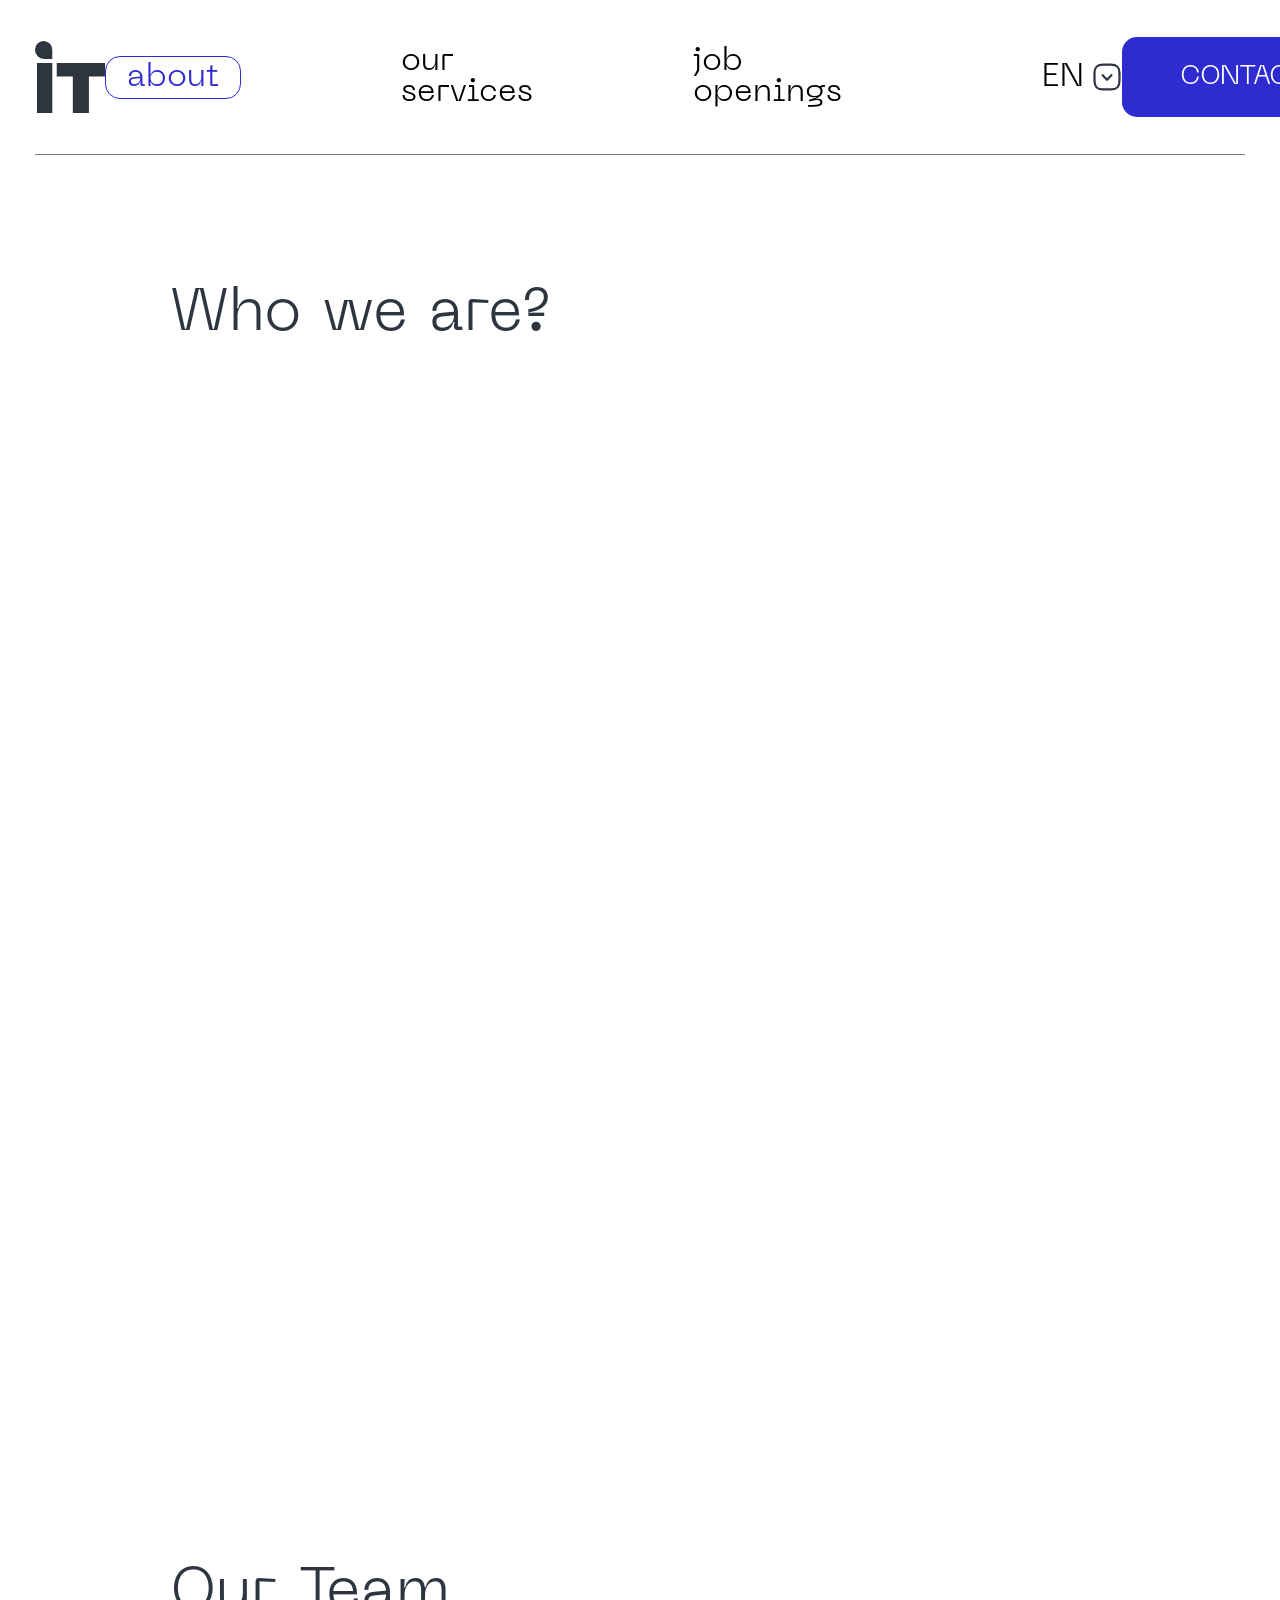
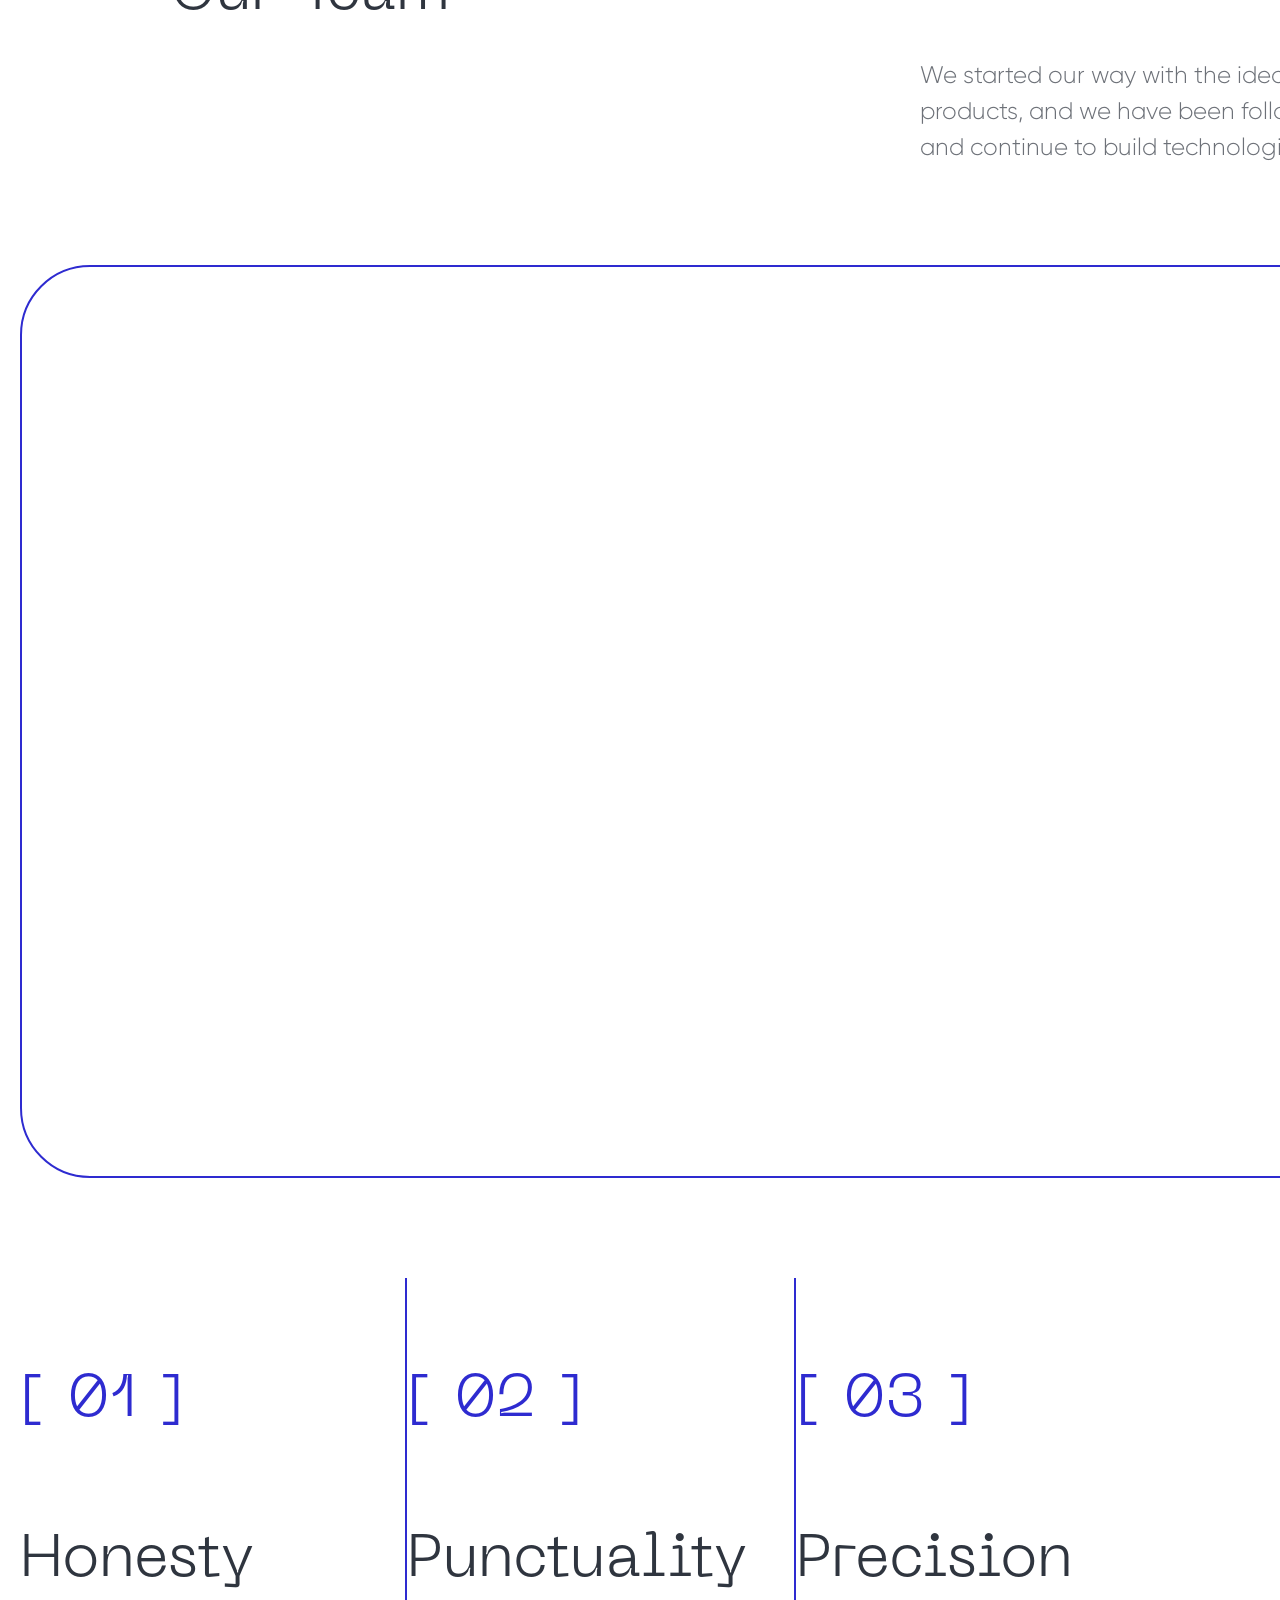
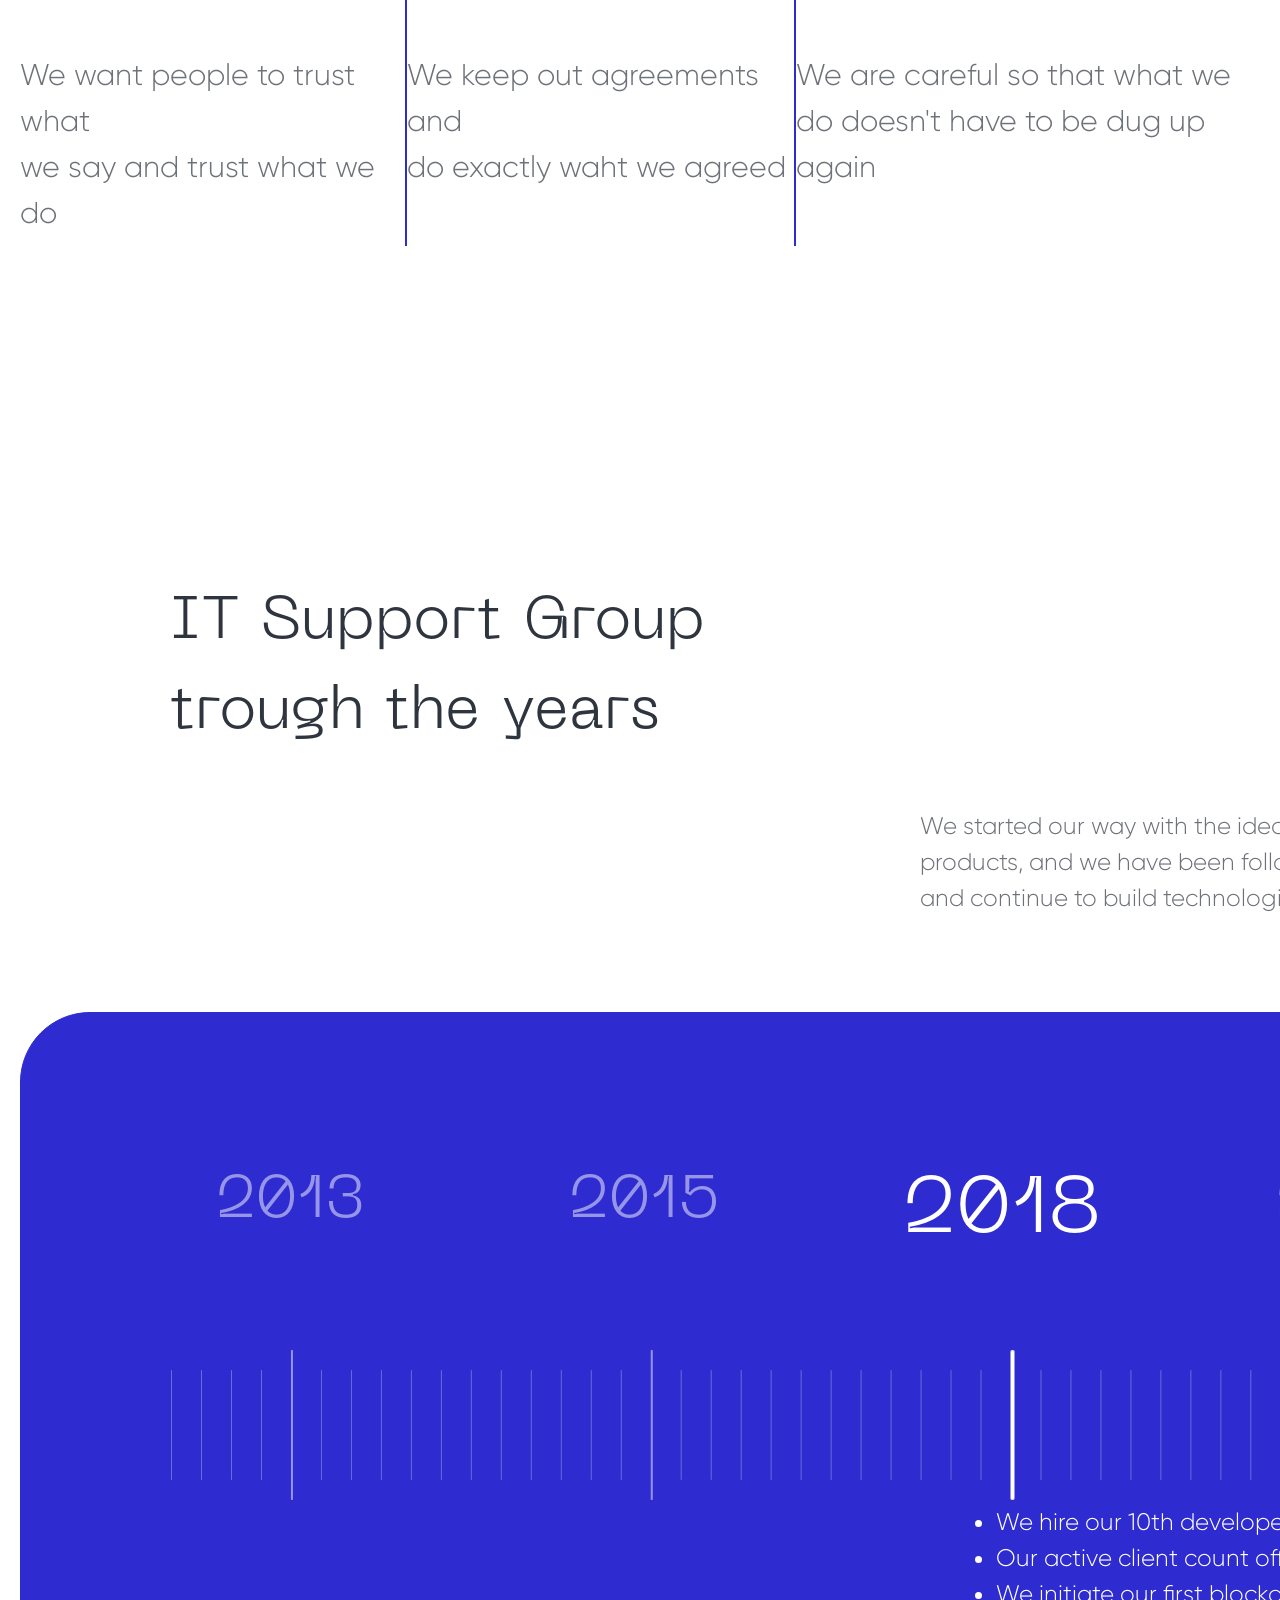
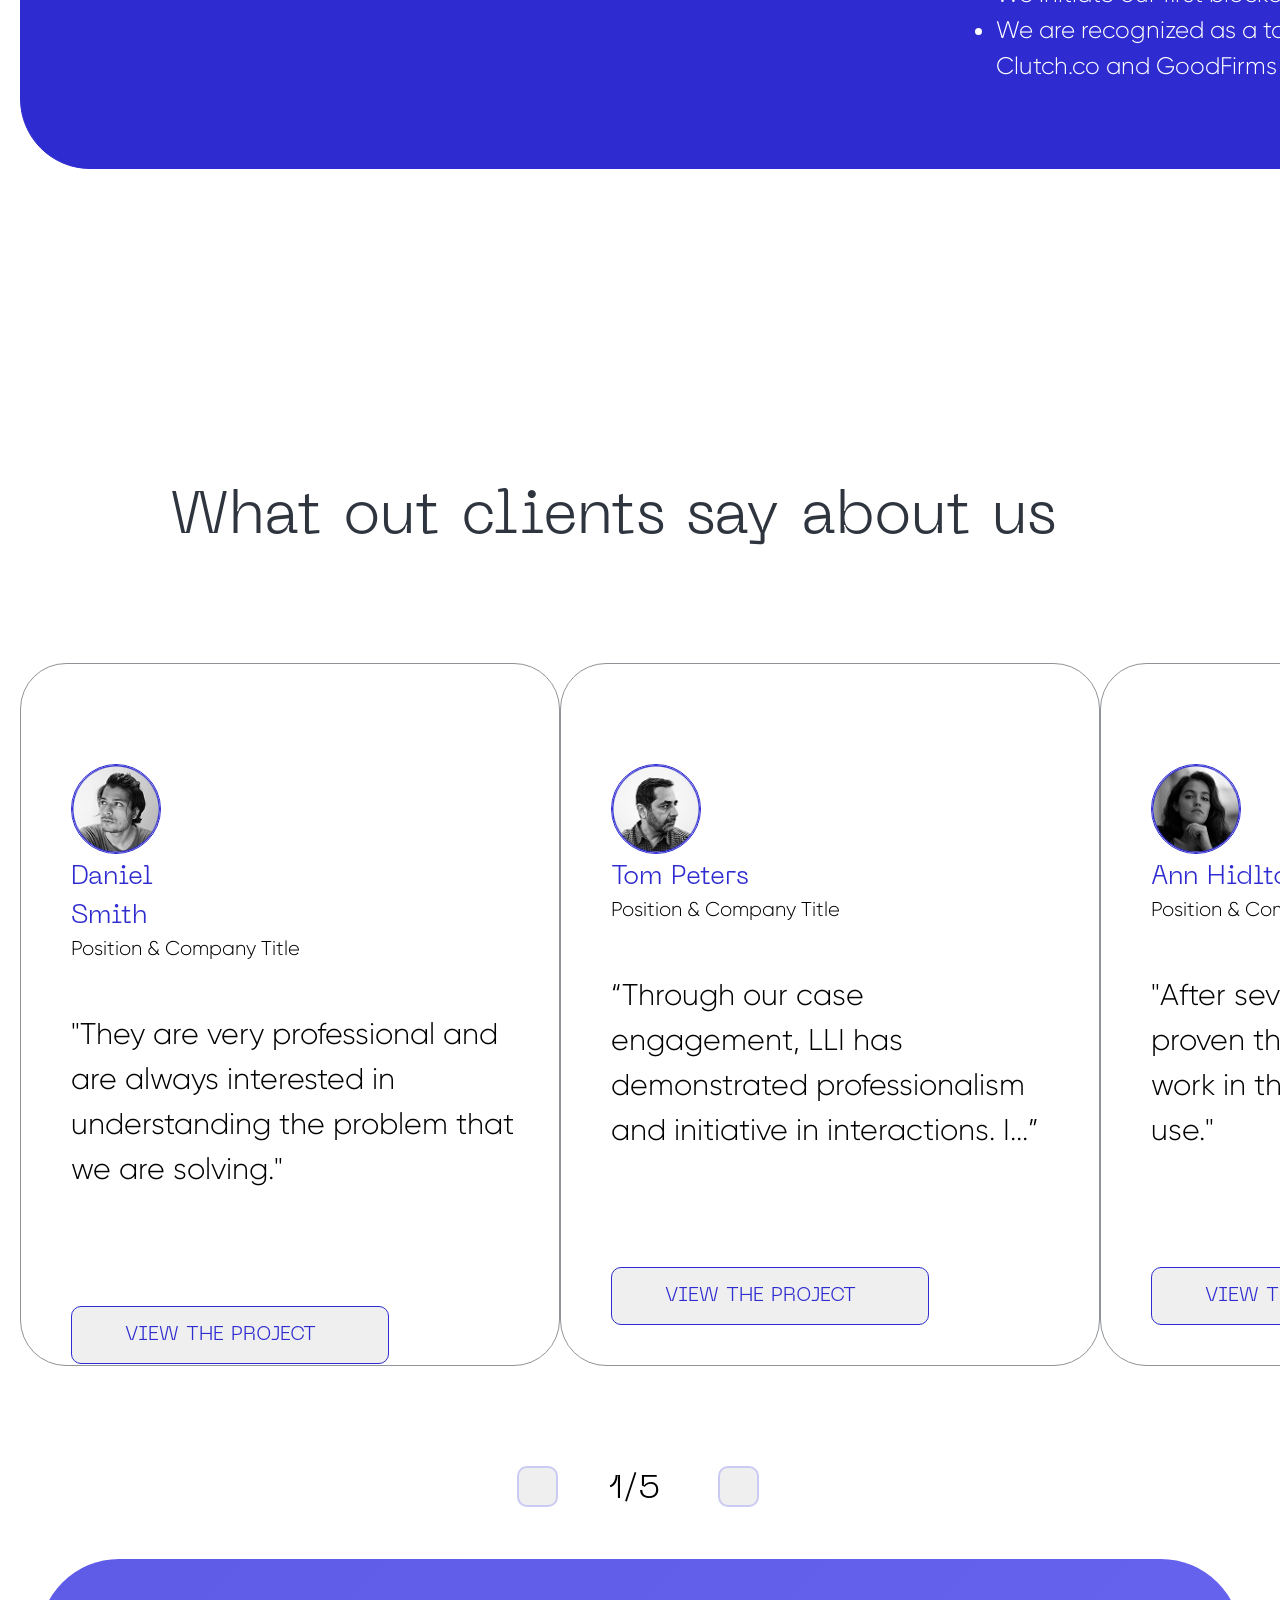
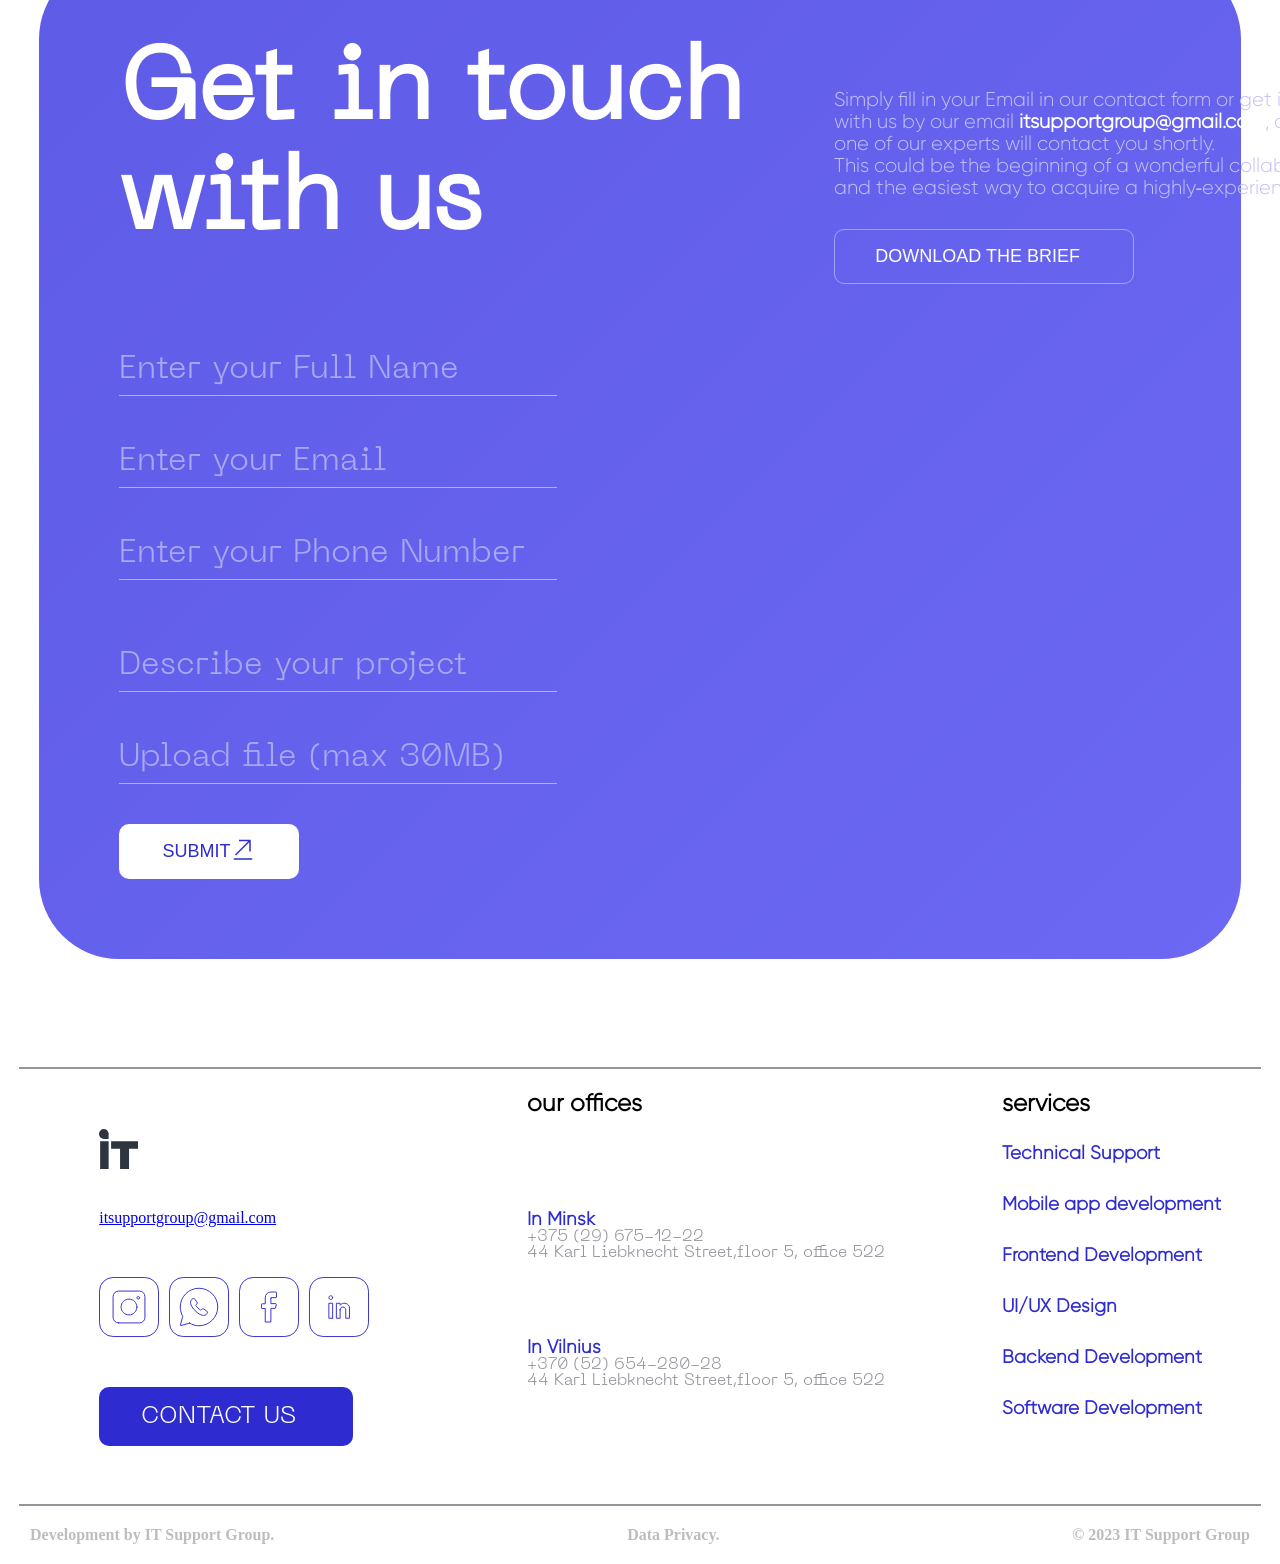
==== commit 542b0dbe: "mergin main" ====
--- a/pages/about.html
+++ b/pages/about.html
@@ -12,11 +12,8 @@
     <link rel="stylesheet" href="../css/footer-mobile.css">
     <script src="../js/navigation-bar.js" defer></script>
     <script src="../js/about.js" defer></script>
-    <link rel="stylesheet" href="../css/main/navigation.css">
-    <link rel="stylesheet" href="../css/footer.css">
-    <link rel="stylesheet" href="../css/footer-mobile.css">
-    <link rel="stylesheet" href="../css/main/main.css">
-    <link rel="stylesheet" href="../css/main/main-mobile.css">
+    <link rel="stylesheet" href="../css/footer-about.css">
+    <link rel="stylesheet" href="../css/main/main-about.css">
 </head>
 
 <body>
@@ -24,421 +21,433 @@
     <header>
         <!-- Navigation bar -->
         <nav class="nav-bar">
+          <div class="white-box">
+            <img src="../img/menu-white.svg" alt="menu" id="menu-bar">
+          </div>
+          <div class="nav-bar-space">
             <div class="left-side">
-                <a href="../index.html">
-                    <img src="../img/Logo.svg" alt="logo">
-                </a>
-                <ul>
-                    <li><a href="../pages/about.html">
-                        <div class="blue-box">
-                            <span class="links">about</span>
+              <a href="../index.html">
+                <img src="../img/Logo.svg" alt="logo">
+              </a>
+              <ul>
+                <li><a href="../pages/about.html"><span class="links blue-box">about</span></a></li>
+                <li><a href=""><span class="links">our services</span></a></li>
+                <li><a href=""><span class="links">job openings</span></a></li>
+              </ul>
+            </div>
+
+            <div class="white-line"></div>
+
+
+            <div class="right-side">
+              <div id="lang-sel">
+                <div class="languages">
+                  <p class="main-lang">EN</p>
+                  <img src="../img/arrow-square-down-black.svg" alt="arrow">
+                </div>
+                <div id="language-selector">
+                  <p id="enl">EN</p>
+                  <p id="ltl">LT</p>
+                </div>
+              </div>
+
+              <div class="button-div">
+                <button class="contact"><span>CONTACT US</span> <img src="../img/Send.svg" alt="send"></button>
+              </div>
+            </div>
+          </div>
+
+
+          <div class="logo-mobile">
+            <img src="../img/Logo.svg" alt="logo">
+          </div>
+
+          <div class="white-box">
+            <img src="../img/send-white.svg" alt="button">
+          </div>
+
+        </nav>
+
+
+    </header>
+    <br>
+    <br>
+    <br>
+    <br>
+    <br>
+    <br>
+    <br>
+    <br>
+    <br>
+    <br>
+    <br>
+    <br>
+    <br>
+    <br>
+    <br>
+    <main>
+
+        <div class="aboutBox">
+
+            <!-- Who we are? -->
+            <div class="wWTab">
+                <p id="tabNames">Who we are?</p>
+            </div>
+
+
+
+            <!-- Our Team -->
+            <div class="oTTab">
+                <p id="tabNames">Our Team</p>
+                <p id="oTTopTxt">We started our way with the idea of creating innovative<br>
+                    products, and we have been following this trend since 2013<br>
+                    and continue to build technological solutions for our customers.</p>
+                <div class="oTImg"></div>
+                <div class="oTCards">
+                    <div class="oTCard">
+                        <p class="oTCardTop">[ 01 ]</p>
+                        <p class="oTCardMiddle">Honesty</p>
+                        <p class="oTCardBottom">We want people to trust what<br>we say and trust what we do</p>
+                    </div>
+                    <div id="oTLine"></div>
+                    <div class="oTCard">
+                        <p class="oTCardTop">[ 02 ]</p>
+                        <p class="oTCardMiddle">Punctuality</p>
+                        <p class="oTCardBottom">We keep out agreements and<br>do exactly waht we agreed</p>
+                    </div>
+                    <div id="oTLine"></div>
+                    <div class="oTCard">
+                        <p class="oTCardTop">[ 03 ]</p>
+                        <p class="oTCardMiddle">Precision</p>
+                        <p class="oTCardBottom">We are careful so that what we<br>do doesn't have to be dug up again</p>
+                    </div>
+                </div>
+            </div>
+
+
+
+            <!-- IT Support trough the years -->
+            <div class="sGTab">
+                <p id="tabNames">IT Support Group<br>trough the years</p>
+                <p id="sGTop">We started our way with the idea of creating innovative<br>
+                    products, and we have been following this trend since 2013<br>
+                    and continue to build technological solutions for our customers.</p>
+                <div class="sGCard">
+                    <div class="sGYears">
+                        <p id="kk13">2013</p>
+                        <p id="kk15">2015</p>
+                        <p id="hLYear">2018</p>
+                        <p id="kk20">2020</p>
+                        <p id="kk22">2022</p>
+                    </div>
+                    <img id="sGImg" src="../img/All_Lines.png" alt="">
+                    <ul class="sGList">
+                        <li>We hire our 10th developers</li>
+                        <li>Our active client count officially reaches 20</li>
+                        <li>We initiate our first blockchain project</li>
+                        <li>We are recognized as a top engineering company by<br>Clutch.co and GoodFirms</li>
+                    </ul>
+                </div>
+            </div>
+
+
+
+            <!-- What our clients say about us -->
+            <div class="rVTab">
+                <!-- slide 1 -->
+                <p id="tabNames">What out clients say about us</p>
+                <div class="reviews">
+                    <div class="rVBox">
+                        <img class="rVImg" src="../img/danielSmith.png" alt="danielSmith">
+                        <p class="rVHl rVBoxElem">Daniel Smith</p>
+                        <p class="rVPos rVBoxElem">Position & Company Title</p>
+                        <p class="rVQt rVBoxElem">"They are very professional and<br>
+                            are always interested in<br>
+                            understanding the problem that<br>
+                            we are solving."</p>
+                        <button class="rVBtn">VIEW THE PROJECT <i
+                                class="fa-solid fa-arrow-up-right-from-square"></i></button>
+                    </div>
+                    <div class="rVBox">
+                        <img class="rVImg" src="../img/tomPeters.png" alt="tomPeters">
+                        <p class="rVHl rVBoxElem">Tom Peters</p>
+                        <p class="rVPos rVBoxElem">Position & Company Title</p>
+                        <p class="rVQt rVBoxElem">“Through our case<br>
+                            engagement, LLI has demonstrated professionalism<br>
+                            and initiative in interactions. I...”</p>
+                        <button class="rVBtn">VIEW THE PROJECT <i
+                                class="fa-solid fa-arrow-up-right-from-square"></i></button>
+                    </div>
+                    <div class="rVBox">
+                        <img class="rVImg" src="../img/annHidlton.png" alt="annHidlton">
+                        <p class="rVHl rVBoxElem">Ann Hidlton</p>
+                        <p class="rVPos rVBoxElem">Position & Company Title</p>
+                        <p class="rVQt rVBoxElem">"After several years, they've<br>
+                            proven that they deliver quality<br>
+                            work in the context that we<br>
+                            use."</p>
+                        <button class="rVBtn">VIEW THE PROJECT<i
+                                class="fa-solid fa-arrow-up-right-from-square"></i></button>
+                    </div>
+                </div>
+                <!-- slide 2 -->
+                <div class="reviews">
+                    <div class="rVBox">
+                        <img class="rVImg" src="../img/profile4.png" alt="justin">
+                        <p class="rVHl rVBoxElem">Justin Green</p>
+                        <p class="rVPos rVBoxElem">Position & Company Title</p>
+                        <p class="rVQt rVBoxElem">"Innovation requires courage and
+                            persistence, even when results
+                            aren’t immediately obvious
+                            in practice."</p>
+                        <button class="rVBtn">VIEW THE PROJECT <i
+                                class="fa-solid fa-arrow-up-right-from-square"></i></button>
+                    </div>
+                    <div class="rVBox">
+                        <img class="rVImg" src="../img/profile5.png" alt="victor">
+                        <p class="rVHl rVBoxElem">Victor Peterson</p>
+                        <p class="rVPos rVBoxElem">Position & Company Title</p>
+                        <p class="rVQt rVBoxElem">"The team consistently
+                            demonstrates creativity and
+                            reliability under the pressures
+                            of complex projects."</p>
+                        <button class="rVBtn">VIEW THE PROJECT <i
+                                class="fa-solid fa-arrow-up-right-from-square"></i></button>
+                    </div>
+                    <div class="rVBox">
+                        <img class="rVImg" src="../img/profile6.png" alt="charles">
+                        <p class="rVHl rVBoxElem">Charles Lamar</p>
+                        <p class="rVPos rVBoxElem">Position & Company Title</p>
+                        <p class="rVQt rVBoxElem">"Over time, experience has
+                            shown that thoughtful planning
+                            leads to sustainable outcomes
+                            in all scenarios."</p>
+                        <button class="rVBtn">VIEW THE PROJECT<i
+                                class="fa-solid fa-arrow-up-right-from-square"></i></button>
+                    </div>
+                </div>
+                <!-- slide 3 -->
+                <div class="reviews">
+                    <div class="rVBox">
+                        <img class="rVImg" src="../img/rick.png" alt="rick">
+                        <p class="rVHl rVBoxElem">Rick Grimes</p>
+                        <p class="rVPos rVBoxElem">Position & Company Title</p>
+                        <p class="rVQt rVBoxElem">"Effective collaboration fosters
+                            progress, ensuring goals are <br>
+                            met with both quality
+                            and efficiency."</p>
+                        <button class="rVBtn">VIEW THE PROJECT <i
+                                class="fa-solid fa-arrow-up-right-from-square"></i></button>
+                    </div>
+                    <div class="rVBox">
+                        <img class="rVImg" src="../img/carol.png" alt="carol">
+                        <p class="rVHl rVBoxElem">Carol Peletier</p>
+                        <p class="rVPos rVBoxElem">Position & Company Title</p>
+                        <p class="rVQt rVBoxElem">"Through continuous effort <br> and
+                            learning, they maintain a
+                            standard of excellence
+                            across diverse tasks."</p>
+                        <button class="rVBtn">VIEW THE PROJECT <i
+                                class="fa-solid fa-arrow-up-right-from-square"></i></button>
+                    </div>
+                    <div class="rVBox">
+                        <img class="rVImg" src="../img/daryl.png" alt="daryl">
+                        <p class="rVHl rVBoxElem">Daryl Dixon</p>
+                        <p class="rVPos rVBoxElem">Position & Company Title</p>
+                        <p class="rVQt rVBoxElem">"Commitment to detail and <br>
+                            careful execution have become
+                            hallmarks of success
+                            in this environment.""</p>
+                        <button class="rVBtn">VIEW THE PROJECT<i
+                                class="fa-solid fa-arrow-up-right-from-square"></i></button>
+                    </div>
+                </div>
+                <!-- slide 4 -->
+                <div class="reviews">
+                    <div class="rVBox">
+                        <img class="rVImg" src="../img/profile7.png" alt="james">
+                        <p class="rVHl rVBoxElem">James West</p>
+                        <p class="rVPos rVBoxElem">Position & Company Title</p>
+                        <p class="rVQt rVBoxElem">"Clear communication and
+                            shared understanding often
+                            result in measurable
+                            improvements over time."</p>
+                        <button class="rVBtn">VIEW THE PROJECT <i
+                                class="fa-solid fa-arrow-up-right-from-square"></i></button>
+                    </div>
+                    <div class="rVBox">
+                        <img class="rVImg" src="../img/profile8.png" alt="kendrick">
+                        <p class="rVHl rVBoxElem">Jane South</p>
+                        <p class="rVPos rVBoxElem">Position & Company Title</p>
+                        <p class="rVQt rVBoxElem">"Years of dedication prove that
+                            consistency and skill
+                            together create reliable
+                            results under any conditions."</p>
+                        <button class="rVBtn">VIEW THE PROJECT <i
+                                class="fa-solid fa-arrow-up-right-from-square"></i></button>
+                    </div>
+                    <div class="rVBox">
+                        <img class="rVImg" src="../img/profile9.png" alt="Jane">
+                        <p class="rVHl rVBoxElem">Kendrick White</p>
+                        <p class="rVPos rVBoxElem">Position & Company Title</p>
+                        <p class="rVQt rVBoxElem">"Adaptability and resourcefulness
+                            allow the group to thrive
+                            even when facing
+                            unexpected challenges."</p>
+                        <button class="rVBtn">VIEW THE PROJECT<i
+                                class="fa-solid fa-arrow-up-right-from-square"></i></button>
+                    </div>
+                </div>
+                <!-- slide 5 -->
+                <div class="reviews">
+                    <div class="rVBox">
+                        <img class="rVImg" src="../img/profile10.png" alt="Lucas">
+                        <p class="rVHl rVBoxElem">Lucas Combs</p>
+                        <p class="rVPos rVBoxElem">Position & Company Title</p>
+                        <p class="rVQt rVBoxElem">"Dedication to improvement and
+                            perseverance through obstacles
+                            ensures progress continues
+                            in every endeavor."</p>
+                        <button class="rVBtn">VIEW THE PROJECT <i
+                                class="fa-solid fa-arrow-up-right-from-square"></i></button>
+                    </div>
+                    <div class="rVBox">
+                        <img class="rVImg" src="../img/profile11.png" alt="Murray">
+                        <p class="rVHl rVBoxElem">Murray East</p>
+                        <p class="rVPos rVBoxElem">Position & Company Title</p>
+                        <p class="rVQt rVBoxElem">"Strategic thinking combined with
+                            practical action produces results
+                            that consistently meet
+                            expected standards."</p>
+                        <button class="rVBtn">VIEW THE PROJECT <i
+                                class="fa-solid fa-arrow-up-right-from-square"></i></button>
+                    </div>
+                    <div class="rVBox">
+                        <img class="rVImg" src="../img/profile12.png" alt="Chloe">
+                        <p class="rVHl rVBoxElem">Chloe Litleton</p>
+                        <p class="rVPos rVBoxElem">Position & Company Title</p>
+                        <p class="rVQt rVBoxElem">"By fostering engagement and
+                            attentiveness, the team achieves
+                            outcomes that reliably
+                            exceed ordinary expectations."</p>
+                        <button class="rVBtn">VIEW THE PROJECT<i
+                                class="fa-solid fa-arrow-up-right-from-square"></i></button>
+                    </div>
+                </div>
+                <div class="rVPages">
+                    <button class="rVSlct rVSlct1"><i class="fa-solid fa-angle-left"></i></button>
+                    <p id="rVInd">1/5</p>
+                    <button class="rVSlct rVSlct2"><i class="fa-solid fa-angle-right"></i></button>
+                </div>
+            </div>
+            <div class="touch-with-us">
+
+                <div class="left">
+                    <h1>Get in touch<br>with us</h1>
+
+                    <div class="down">
+                        <p>
+                            Simply fill in your Email in our contact form or get in touch <br> with
+                            us by our email <strong>itsupportgroup@gmail.com</strong>, and <br> one of our
+                            experts will contact you shortly. <br>
+                            This could be the beginning of a wonderful collaboration <br> and
+                            the easiest way to acquire a highly‑experienced team.
+                        </p>
+
+                        <button class="download">
+                            DOWNLOAD THE BRIEF<img src="img/direct-inbox.png" alt="">
+                        </button>
+                    </div>
+                </div>
+
+                <div class="upload-right">
+                    <div class="registration">
+                        <input type="text" placeholder="Enter your Full Name">
+                        <input type="email" placeholder="Enter your Email">
+                        <input type="tel" placeholder="Enter your Phone Number">
+
+                    </div>
+
+                    <div class="column1">
+                        <input type="text" class="px" placeholder="Describe your project">
+                        <div>
+                            <label for="myfile" class="Upload_file" style="cursor:pointer;">
+                                Upload file (max 30MB)</label>
+                            <input type="file" id="myfile" name="myfile" style="display:none;">
+                            <button class="submitt">SUBMIT <span><img src="../img/Button.png" alt=""></span></button>
+                            <button class="submitt1">VIEW THE PROJECT <span><img src="../img/Button.png"
+                                        alt=""></span></button>
                         </div>
-                    </a></li>
-                    <li><a href=""><span class="links">our services</span></a></li>
-                    <li><a href=""><span class="links">job openings</span></a></li>
-                </ul>
-            </div>
-
-            <div class="white-line">
-                
-            </div>
-            <div class="right-side">
-                <div id="lang-sel">
-                    <div class="languages">
-                        <p class="main-lang">EN</p>
-                        <img src="../img/arrow-square-down_black.svg" alt="arrow">
-                    </div>
-                    <div id="language-selector">
-                        <p id="enl">EN</p>
-                        <p id="ltl">LT</p>
-                    </div>
-                </div>
-                
-                <div class="button-div">
-                    <button class="contact"><span>CONTACT US </span> <img src="../img/Send.svg" alt="send"></button>
-                </div>
-            </div>
-        </nav>
-    </header>
-    <br>
-    <br>
-    <br>
-    <br>
-    <br>
-    <br>
-    <br>
-    <br>
-    <br>
-    <br>
-    <br>
-    <br>
-    <br>
-    <br>
-    <br>
-
-
-        <div class="aboutBox">
-
-        <!-- Who we are? -->
-        <div class="wWTab">
-            <p id="tabNames">Who we are?</p>
+                    </div>
+                </div>
+
+            </div>
+    </main>
+
+
+    <!-- FOOTER -->
+    <br /><br /><br /><br /><br /><br />
+    <div class="footer-line"></div>
+    <footer>
+        <div class="leftt">
+            <div class="logotipe">
+                <div class="row_line">
+                    <img src="../img/Logo.svg" class="size-logo" alt="logo" />
+                    <img src="../img/LogoSupport (1).svg" class="size-logo1">
+                    <a href="#">
+                        <div class="gmail_it">itsupportgroup@gmail.com</div>
+                    </a>
+                </div>
+                <div class="lineslogo">
+                    <img src="../img/instagram.svg" class="instragam" />
+                    <img src="../img/viber.svg" class="viber" />
+                    <img src="../img/facebook.svg" class="facebook" />
+                    <img src="../img/linkedIn.svg" class="linkedin" />
+                </div>
+                <button class="contact-us">
+                    CONTACT US
+                    <i class="fa-solid fa-arrow-up-right-from-square"></i>
+                </button>
+            </div>
         </div>
-
-
-
-        <!-- Our Team -->
-        <div class="oTTab">
-            <p id="tabNames">Our Team</p>
-            <p id="oTTopTxt">We started our way with the idea of creating innovative<br>
-                products, and we have been following this trend since 2013<br>
-                and continue to build technological solutions for our customers.</p>
-            <div class="oTImg"></div>
-            <div class="oTCards">
-                <div class="oTCard">
-                    <p class="oTCardTop">[ 01 ]</p>
-                    <p class="oTCardMiddle">Honesty</p>
-                    <p class="oTCardBottom">We want people to trust what<br>we say and trust what we do</p>
-                </div>
-                <div id="oTLine"></div>
-                <div class="oTCard">
-                    <p class="oTCardTop">[ 02 ]</p>
-                    <p class="oTCardMiddle">Punctuality</p>
-                    <p class="oTCardBottom">We keep out agreements and<br>do exactly waht we agreed</p>
-                </div>
-                <div id="oTLine"></div>
-                <div class="oTCard">
-                    <p class="oTCardTop">[ 03 ]</p>
-                    <p class="oTCardMiddle">Precision</p>
-                    <p class="oTCardBottom">We are careful so that what we<br>do doesn't have to be dug up again</p>
+        <div class="ouroffice">
+            <h2>our offices</h2>
+            <div class="space_btw2">
+                <div class="information">
+                    <h3>In Minsk</h3>
+                    <p class="phone">+375 (29) 675-12-22</p>
+                    <p>44 Karl Liebknecht Street,floor 5, office 522</p>
+                </div>
+                <div class="information">
+                    <h3>In Vilnius</h3>
+                    <p class="phone">+370 (52) 654-280-28</p>
+                    <p>44 Karl Liebknecht Street,floor 5, office 522</p>
                 </div>
             </div>
         </div>
-
-
-
-        <!-- IT Support trough the years -->
-        <div class="sGTab">
-            <p id="tabNames">IT Support Group<br>trough the years</p>
-            <p id="sGTop">We started our way with the idea of creating innovative<br>
-                products, and we have been following this trend since 2013<br>
-                and continue to build technological solutions for our customers.</p>
-            <div class="sGCard">
-                <div class="sGYears">
-                    <p id="kk13">2013</p>
-                    <p id="kk15">2015</p>
-                    <p id="hLYear">2018</p>
-                    <p id="kk20">2020</p>
-                    <p id="kk22">2022</p>
-                </div>
-                <img id="sGImg" src="../img/All_Lines.png" alt="">
-                <ul class="sGList">
-                    <li>We hire our 10th developers</li>
-                    <li>Our active client count officially reaches 20</li>
-                    <li>We initiate our first blockchain project</li>
-                    <li>We are recognized as a top engineering company by<br>Clutch.co and GoodFirms</li>
-                </ul>
+        <div class="rightt">
+            <div class="servicess">
+                <h2>services</h2>
+                <div>
+                    <div class="space_btw">
+                        <h3>Technical Support</h3>
+                        <h3>Mobile app development</h3>
+                        <h3>Frontend Development</h3>
+                        <h3>UI/UX Design</h3>
+                        <h3>Backend Development</h3>
+                        <h3>Software Development</h3>
+                    </div>
+                </div>
             </div>
         </div>
-
-
-
-        <!-- What our clients say about us -->
-        <div class="rVTab">
-            <!-- slide 1 -->
-            <p id="tabNames">What out clients say about us</p>
-            <div class="reviews">
-                <div class="rVBox">
-                    <img class="rVImg" src="../img/danielSmith.png" alt="danielSmith">
-                    <p class="rVHl rVBoxElem">Daniel Smith</p>
-                    <p class="rVPos rVBoxElem">Position & Company Title</p>
-                    <p class="rVQt rVBoxElem">"They are very professional and<br>
-                        are always interested in<br>
-                        understanding the problem that<br>
-                        we are solving."</p>
-                    <button class="rVBtn">VIEW THE PROJECT <i
-                            class="fa-solid fa-arrow-up-right-from-square"></i></button>
-                </div>
-                <div class="rVBox">
-                    <img class="rVImg" src="../img/tomPeters.png" alt="tomPeters">
-                    <p class="rVHl rVBoxElem">Tom Peters</p>
-                    <p class="rVPos rVBoxElem">Position & Company Title</p>
-                    <p class="rVQt rVBoxElem">“Through our case<br>
-                        engagement, LLI has demonstrated professionalism<br>
-                        and initiative in interactions. I...”</p>
-                    <button class="rVBtn">VIEW THE PROJECT <i
-                            class="fa-solid fa-arrow-up-right-from-square"></i></button>
-                </div>
-                <div class="rVBox">
-                    <img class="rVImg" src="../img/annHidlton.png" alt="annHidlton">
-                    <p class="rVHl rVBoxElem">Ann Hidlton</p>
-                    <p class="rVPos rVBoxElem">Position & Company Title</p>
-                    <p class="rVQt rVBoxElem">"After several years, they've<br>
-                        proven that they deliver quality<br>
-                        work in the context that we<br>
-                        use."</p>
-                    <button class="rVBtn">VIEW THE PROJECT<i
-                            class="fa-solid fa-arrow-up-right-from-square"></i></button>
-                </div>
-            </div>
-            <!-- slide 2 -->
-            <div class="reviews">
-                <div class="rVBox">
-                    <img class="rVImg" src="../img/profile4.png" alt="justin">
-                    <p class="rVHl rVBoxElem">Justin Green</p>
-                    <p class="rVPos rVBoxElem">Position & Company Title</p>
-                    <p class="rVQt rVBoxElem">"Innovation requires courage and
-                        persistence, even when results
-                        aren’t immediately obvious
-                        in practice."</p>
-                    <button class="rVBtn">VIEW THE PROJECT <i
-                            class="fa-solid fa-arrow-up-right-from-square"></i></button>
-                </div>
-                <div class="rVBox">
-                    <img class="rVImg" src="../img/profile5.png" alt="victor">
-                    <p class="rVHl rVBoxElem">Victor Peterson</p>
-                    <p class="rVPos rVBoxElem">Position & Company Title</p>
-                    <p class="rVQt rVBoxElem">"The team consistently
-                        demonstrates creativity and
-                        reliability under the pressures
-                        of complex projects."</p>
-                    <button class="rVBtn">VIEW THE PROJECT <i
-                            class="fa-solid fa-arrow-up-right-from-square"></i></button>
-                </div>
-                <div class="rVBox">
-                    <img class="rVImg" src="../img/profile6.png" alt="charles">
-                    <p class="rVHl rVBoxElem">Charles Lamar</p>
-                    <p class="rVPos rVBoxElem">Position & Company Title</p>
-                    <p class="rVQt rVBoxElem">"Over time, experience has
-                        shown that thoughtful planning
-                        leads to sustainable outcomes
-                        in all scenarios."</p>
-                    <button class="rVBtn">VIEW THE PROJECT<i
-                            class="fa-solid fa-arrow-up-right-from-square"></i></button>
-                </div>
-            </div>
-            <!-- slide 3 -->
-            <div class="reviews">
-                <div class="rVBox">
-                    <img class="rVImg" src="../img/rick.png" alt="rick">
-                    <p class="rVHl rVBoxElem">Rick Grimes</p>
-                    <p class="rVPos rVBoxElem">Position & Company Title</p>
-                    <p class="rVQt rVBoxElem">"Effective collaboration fosters
-                        progress, ensuring goals are <br>
-                        met with both quality
-                        and efficiency."</p>
-                    <button class="rVBtn">VIEW THE PROJECT <i
-                            class="fa-solid fa-arrow-up-right-from-square"></i></button>
-                </div>
-                <div class="rVBox">
-                    <img class="rVImg" src="../img/carol.png" alt="carol">
-                    <p class="rVHl rVBoxElem">Carol Peletier</p>
-                    <p class="rVPos rVBoxElem">Position & Company Title</p>
-                    <p class="rVQt rVBoxElem">"Through continuous effort <br> and
-                        learning, they maintain a
-                        standard of excellence
-                        across diverse tasks."</p>
-                    <button class="rVBtn">VIEW THE PROJECT <i
-                            class="fa-solid fa-arrow-up-right-from-square"></i></button>
-                </div>
-                <div class="rVBox">
-                    <img class="rVImg" src="../img/daryl.png" alt="daryl">
-                    <p class="rVHl rVBoxElem">Daryl Dixon</p>
-                    <p class="rVPos rVBoxElem">Position & Company Title</p>
-                    <p class="rVQt rVBoxElem">"Commitment to detail and <br>
-                        careful execution have become
-                        hallmarks of success
-                        in this environment.""</p>
-                    <button class="rVBtn">VIEW THE PROJECT<i
-                            class="fa-solid fa-arrow-up-right-from-square"></i></button>
-                </div>
-            </div>
-            <!-- slide 4 -->
-            <div class="reviews">
-                <div class="rVBox">
-                    <img class="rVImg" src="../img/profile7.png" alt="james">
-                    <p class="rVHl rVBoxElem">James West</p>
-                    <p class="rVPos rVBoxElem">Position & Company Title</p>
-                    <p class="rVQt rVBoxElem">"Clear communication and
-                        shared understanding often
-                        result in measurable
-                        improvements over time."</p>
-                    <button class="rVBtn">VIEW THE PROJECT <i
-                            class="fa-solid fa-arrow-up-right-from-square"></i></button>
-                </div>
-                <div class="rVBox">
-                    <img class="rVImg" src="../img/profile8.png" alt="kendrick">
-                    <p class="rVHl rVBoxElem">Jane South</p>
-                    <p class="rVPos rVBoxElem">Position & Company Title</p>
-                    <p class="rVQt rVBoxElem">"Years of dedication prove that
-                        consistency and skill
-                        together create reliable
-                        results under any conditions."</p>
-                    <button class="rVBtn">VIEW THE PROJECT <i
-                            class="fa-solid fa-arrow-up-right-from-square"></i></button>
-                </div>
-                <div class="rVBox">
-                    <img class="rVImg" src="../img/profile9.png" alt="Jane">
-                    <p class="rVHl rVBoxElem">Kendrick White</p>
-                    <p class="rVPos rVBoxElem">Position & Company Title</p>
-                    <p class="rVQt rVBoxElem">"Adaptability and resourcefulness
-                        allow the group to thrive
-                        even when facing
-                        unexpected challenges."</p>
-                    <button class="rVBtn">VIEW THE PROJECT<i
-                            class="fa-solid fa-arrow-up-right-from-square"></i></button>
-                </div>
-            </div>
-            <!-- slide 5 -->
-            <div class="reviews">
-                <div class="rVBox">
-                    <img class="rVImg" src="../img/profile10.png" alt="Lucas">
-                    <p class="rVHl rVBoxElem">Lucas Combs</p>
-                    <p class="rVPos rVBoxElem">Position & Company Title</p>
-                    <p class="rVQt rVBoxElem">"Dedication to improvement and
-                        perseverance through obstacles
-                        ensures progress continues
-                        in every endeavor."</p>
-                    <button class="rVBtn">VIEW THE PROJECT <i
-                            class="fa-solid fa-arrow-up-right-from-square"></i></button>
-                </div>
-                <div class="rVBox">
-                    <img class="rVImg" src="../img/profile11.png" alt="Murray">
-                    <p class="rVHl rVBoxElem">Murray East</p>
-                    <p class="rVPos rVBoxElem">Position & Company Title</p>
-                    <p class="rVQt rVBoxElem">"Strategic thinking combined with
-                        practical action produces results
-                        that consistently meet
-                        expected standards."</p>
-                    <button class="rVBtn">VIEW THE PROJECT <i
-                            class="fa-solid fa-arrow-up-right-from-square"></i></button>
-                </div>
-                <div class="rVBox">
-                    <img class="rVImg" src="../img/profile12.png" alt="Chloe">
-                    <p class="rVHl rVBoxElem">Chloe Litleton</p>
-                    <p class="rVPos rVBoxElem">Position & Company Title</p>
-                    <p class="rVQt rVBoxElem">"By fostering engagement and
-                        attentiveness, the team achieves
-                        outcomes that reliably
-                        exceed ordinary expectations."</p>
-                    <button class="rVBtn">VIEW THE PROJECT<i
-                            class="fa-solid fa-arrow-up-right-from-square"></i></button>
-                </div>
-            </div>
-            <div class="rVPages">
-                <button class="rVSlct rVSlct1"><i class="fa-solid fa-angle-left"></i></button>
-                <p id="rVInd">1/5</p>
-                <button class="rVSlct rVSlct2"><i class="fa-solid fa-angle-right"></i></button>
-            </div>
+    </footer>
+    <div class="footer-line"></div>
+    <div class="information3">
+        <div class="row_lineg">
+            <h4>Development by IT Support Group.</h4>
+            <h4>Data Privacy.</h4>
         </div>
-        <div class="touch-with-us">
-
-            <div class="left">
-                <h1>Get in touch<br>with us</h1>
-
-                <div class="down">
-                    <p>
-                        Simply fill in your Email in our contact form or get in touch with
-                        us by our email <strong>itsupportgroup@gmail.com</strong>, and one of our
-                        experts will contact you shortly.
-                        This could be the beginning of a wonderful collaboration and
-                        the easiest way to acquire a highly‑experienced team.
-                    </p>
-
-                    <button class="download">
-                        DOWNLOAD THE BRIEF<img src="img/direct-inbox.png" alt="">
-                    </button>
-                </div>
-            </div>
-
-            <div class="upload-right">
-                <div class="registration">
-                    <input type="text" placeholder="Enter your Full Name">
-                    <input type="email" placeholder="Enter your Email">
-                    <input type="tel" placeholder="Enter your Phone Number">
-
-                    <button class="submitt">SUBMIT <span><img src="img/Button.png" alt=""></span></button>
-                    <button class="submitt1">VIEW THE PROJECT <span><img src="img/Button.png" alt=""></span></button>
-                </div>
-
-                <div class="column1">
-                    <input type="text" class="px" placeholder="Describe your project">
-                    <div>
-                        <label for="myfile" class="Upload_file" style="cursor:pointer;">
-                            Upload file (max 30MB)</label>
-                        <input type="file" id="myfile" name="myfile" style="display:none;">
-
-                    </div>
-                </div>
-            </div>
-
-        </div>
-
-
-
-        <!-- FOOTER -->
-        <br /><br /><br /><br /><br /><br />
-        <div class="footer-line"></div>
-        <footer>
-            <div class="leftt">
-                <div class="logotipe">
-                    <div class="row_line">
-                        <img src="../img/Logo.svg" class="size-logo" alt="logo" />
-                        <img src="../img/LogoSupport (1).svg" class="size-logo1">
-                        <a href="#">
-                            <div class="gmail_it">itsupportgroup@gmail.com</div>
-                        </a>
-                    </div>
-                    <div class="lineslogo">
-                        <img src="../img/instagram.svg" class="instragam" />
-                        <img src="../img/viber.svg" class="viber" />
-                        <img src="../img/facebook.svg" class="facebook" />
-                        <img src="../img/linkedIn.svg" class="linkedin" />
-                    </div>
-                    <button class="contact-us">
-                        CONTACT US
-                        <i class="fa-solid fa-arrow-up-right-from-square"></i>
-                    </button>
-                </div>
-            </div>
-            <div class="ouroffice">
-                <h2>our offices</h2>
-                <div class="space_btw2">
-                    <div class="information">
-                        <h3>In Minsk</h3>
-                        <p class="phone">+375 (29) 675-12-22</p>
-                        <p>44 Karl Liebknecht Street,floor 5, office 522</p>
-                    </div>
-                    <div class="information">
-                        <h3>In Vilnius</h3>
-                        <p class="phone">+370 (52) 654-280-28</p>
-                        <p>44 Karl Liebknecht Street,floor 5, office 522</p>
-                    </div>
-                </div>
-            </div>
-            <div class="rightt">
-                <div class="servicess">
-                    <h2>services</h2>
-                    <div>
-                        <div class="space_btw">
-                            <h3>Technical Support</h3>
-                            <h3>Mobile app development</h3>
-                            <h3>Frontend Development</h3>
-                            <h3>UI/UX Design</h3>
-                            <h3>Backend Development</h3>
-                            <h3>Software Development</h3>
-                        </div>
-                    </div>
-                </div>
-            </div>
-        </footer>
-        <div class="footer-line"></div>
-        <div class="information3">
-            <div class="row_lineg">
-                <h4>Development by IT Support Group.</h4>
-                <h4>Data Privacy.</h4>
-            </div>
-            <h4>© 2023 IT Support Group</h4>
-        </div>
+        <h4>© 2023 IT Support Group</h4>
+    </div>
 </body>
-
 </html>
--- a/css/about/navigation.css
+++ b/css/about/navigation.css
@@ -1,139 +1,207 @@
-.nav-bar * {
-    font-family: 'Neue Machina';
+@media (min-width: 1081px) {
+    .nav-bar {
+        height: 155px;
+        border-bottom: 1px solid gray;
+        display: flex;
+        font-size: 32px;
+        position: absolute;
+        left: 35px;
+        right: 35px;
+    }
+
+    .nav-bar-space {
+        width: 100%;
+        display: flex;
+        gap: 100px;
+    }
+
+    .nav-bar .white-box {
+        display: none;
+    }
+
+    .nav-bar .logo-mobile {
+        display: none;
+    }
+
+
+
+    .left-side {
+        display: flex;
+        width: 75%;
+        align-items: center;
+        justify-content: space-between;
+    }
+
+    .left-side img {
+        display: flex;
+        justify-content: left;
+        align-items: center;
+        width: 70px;
+    }
+
+    .nav-bar .blue-box {
+        color: #2e2bd0;
+        border: 1px solid #2e2bd0;
+        padding: 5px 21px;
+        border-radius: 15px;
+    }
+
+    .left-side ul {
+        display: flex;
+        align-items: center;
+        list-style-type: none;
+        gap: 160px;
+        font-family: 'Neue Machina';
+    }
+
+    .links {
+        user-select: none;
+    }
+
+    .nav-bar a:link {
+        color: black;
+        text-decoration: none;
+    }
+
+    .nav-bar a:visited {
+        color: black;
+        text-decoration: none;
+    }
+
+    .white-line {
+        width: 1px;
+        background-color: gray;
+        align-self: stretch;
+    }
+
+    .right-side {
+        display: flex;
+        align-items: center;
+        justify-content: space-between;
+        width: 25%;
+    }
+
+    .right-side .language {
+        display: flex;
+        align-items: center;
+    }
+
+    .right-side .language p {
+        font-family: 'Neue Machina';
+        margin: 0;
+    }
+
+    .right-side .button-div {
+        display: flex;
+    }
+
+    .right-side #language-selector {
+        display: none;
+        position: absolute;
+        top: 60px;
+        height: 150px;
+        justify-content: center;
+        align-items: center;
+        right: -26px;
+        z-index: 1;
+        width: 130px;
+        text-align: center;
+        border-radius: 10px;
+        border: 1px solid gray;
+        backdrop-filter: blur(80px);
+        font-family: 'Neue Machina';
+        padding: 20px 0px;
+    }
+
+    .nav-bar #ltl {
+        top: 20px;
+        position: relative;
+    }
+
+    .nav-bar .main-lang {
+        font-family: 'Neue Machina';
+    }
+
+    #lang-sel .languages img {
+        width: 30px;
+        position: static;
+    }
+
+    #lang-sel .languages {
+        display: flex;
+        align-items: center;
+        cursor: pointer;
+        gap: 8px;
+    }
+
+    #language-selector p {
+        cursor: pointer;
+    }
+
+
+
+    #lang-sel {
+        user-select: none;
+        position: relative;
+    }
+
+    .nav-bar button {
+        height: 80px;
+        width: 330px;
+        border: 0;
+        background-color: #2e2bd0;
+        color: white;
+        border-radius: 15px;
+        font-size: 27px;
+        font-family: 'Neue Machina';
+        display: flex;
+        justify-content: center;
+        align-items: center;
+        gap: 15px;
+        cursor: pointer;
+    }
+
+    .nav-bar button img {
+        width: 30px;
+    }
+
 }
 
-.nav-bar {
-    height: 155px;
-    border-bottom: 1px solid gray;
-    display: flex;
-    font-size: 28px;
-    position: absolute;
-    left: 35px;
-    right: 35px;
-}
-
-.left-side {
-    display: flex;
-    width: 75%;
-    align-items: center;
-    justify-content: space-between;
-}
-
-.left-side img {
-    display: flex;
-    justify-content: left;
-    align-items: center;
-    width: 53px;
-}
-
-.left-side ul {
-    display: flex;
-    align-items: center;
-    list-style-type: none;
-    gap: 160px;
-}
-
-.links {
-    user-select: none;
-}
-
-.nav-bar a:link {
-    color: black;
-    text-decoration: none;
-}
-
-.nav-bar a:visited {
-    color: black;
-    text-decoration: none;
-}
-
-.white-line {
-    width: 1px;
-    background-color: gray;
-    margin: 0px 100px;
-}
-
-.right-side {
-    display: flex;
-    align-items: center;
-    justify-content: space-between;
-    width: 25%;
-}
-
-.right-side .language {
-    display: flex;
-    align-items: center;
-}
-
-.right-side .language p {
-    margin: 0;
-}
-
-.right-side .button-div {
-    display: flex;
-}
-
-.nav-bar .blue-box {
-    color: #2e2bd0;
-    border: 1px solid #2e2bd0;
-    border-radius: 12px;
-    width: 125px;
-    display: flex;
-    justify-content: center;
-    align-items: center;
-    height: 50px;
-}
-
-
-.right-side #language-selector {
-    display: none;
-    position: absolute;
-    top: 90px;
-    right: -26px;
-    z-index: 1;
-    width: 130px;
-    text-align: center;
-    border-radius: 10px;
-    border: 1px solid gray;
-    backdrop-filter: blur(30px);
-}
-
-#lang-sel .languages img {
-    width: 30px;
-    position: static;
-}
-
-#lang-sel .languages {
-    display: flex;
-    align-items: center;
-    cursor: pointer;
-    gap: 8px;
-}
-
-#language-selector p {
-    cursor: pointer;
-}
-
-#lang-sel {
-    user-select: none;
-    position: relative;
-}
-
-.nav-bar button {
-    height: 80px;
-    width: 330px;
-    border: 0;
-    background-color: #2e2bd0;
-    color: white;
-    border-radius: 15px;
-    font-size: 27px;
-    display: flex;
-    justify-content: center;
-    align-items: center;
-    gap: 15px;
-    cursor: pointer;
-}
-
-.nav-bar button img {
-    width: 30px;
-}
+@media (max-width: 1081px) {
+    .nav-bar {
+        height: 110px;
+        display: flex;
+        font-size: 32px;
+        position: absolute;
+        justify-content: space-between;
+        align-items: center;
+        top: 25px;
+        right: 35px;
+        left: 35px;
+    }
+
+    .nav-bar .white-box {
+        width: 64px;
+        height: 64px;
+        background-color: #2e2bd0;
+        display: flex;
+        align-items: center;
+        justify-content: center;
+        border-radius: 14px;
+        cursor: pointer;
+        flex-shrink: 0;
+    }
+
+    .nav-bar .white-box img {
+        width: 28px;
+        cursor: pointer;
+    }
+
+    .nav-bar-space {
+        display: none;
+    }
+
+    .nav-bar .logo-mobile img {
+        width: 65px;
+    }
+}
--- a/css/footer-mobile.css
+++ b/css/footer-mobile.css
@@ -102,9 +102,11 @@
   }
 
   .gmail_it {
+    width: 100%;
+    max-width: 100%;
     display: flex;
     align-items: flex-end;
-    font-size: 24px;
+    font-size: clamp(16px, 3vw, 24px);
   }
 
   .space_btw {
@@ -116,7 +118,7 @@
   .space_btw h3 {
     width: 48%;
     margin-bottom: 20px;
-    font-size: 35px;
+    font-size: clamp(24px, 4vw, 35px);
   }
 
 
@@ -149,7 +151,6 @@
   .space_btw2 {
     display: flex;
     flex-direction: row;
-    justify-content: baseline;
   }
 
   .information {
@@ -163,7 +164,8 @@
   }
 
   .information p {
-    font-size: 30px;
+    width: 100%;
+    font-size: clamp(18px, 3vw, 22px);
   }
 
   .row_lines{
@@ -185,6 +187,17 @@
     max-width: 1000px;
   }
 
+  @media (max-width: 800px){
+
+    .space_btw2 {
+    display: flex;
+    flex-direction: column;
+  }
+    .ouroffice h2{
+      margin-top: 20px;
+    }
+  }
+
 }
 
 
--- a/css/footer-about.css
+++ b/css/footer-about.css
@@ -0,0 +1,384 @@
+@font-face {
+    font-family: nueue-machina-bold;
+    src: url(../../Fonts/neue-machina-bold.ttf);
+}
+
+@font-face {
+    font-family: myFont;
+    src: url(../../Fonts/NeueMachina-Light.otf);
+}
+
+@font-face {
+    font-family: 'Gilroy';
+    src: url(../../Fonts/Gilroy-Light.otf) format('opentype');
+}
+
+
+footer {
+    display: flex;
+    justify-content: space-between;
+    width: 97%;
+    max-width: 1860px;
+    padding: 20px 40px;
+    margin: 0 auto;
+}
+
+.logotipe {
+    display: flex;
+    flex-direction: column;
+    padding: 20px;
+    gap: 50px;
+    width: 100%;
+    max-width: 450px;
+    max-height: 395px;
+}
+
+.leftt {
+    display: flex;
+    flex-direction: column;
+    justify-content: flex-start;
+    align-items: flex-start;
+    gap: 50px;
+    padding: 20px;
+    max-width: 350px;
+    max-height: 395px;
+}
+
+.centerr {
+    max-width: 400px;
+    max-height: 300px;
+}
+
+.ouroffice {
+    display: flex;
+    flex-direction: column;
+    justify-content: space-between;
+    max-width: 400px;
+    max-height: 300px;
+}
+
+.rightt {
+    display: flex;
+    justify-content: flex-end;
+    align-items: flex-start;
+    width: auto;
+    height: auto;
+}
+
+
+
+.contact-us {
+    width: 254px;
+    height: 59px;
+    border: 0;
+    background-color: #2E2BD0;
+    color: white;
+    border-radius: 10px;
+    font-size: 24px;
+    font-family: myFont;
+    display: flex;
+    justify-content: center;
+    align-items: center;
+    gap: 15px;
+}
+
+.size-logo {
+    width: 39px;
+    height: 40px;
+}
+
+h2 {
+    color: black;
+    margin-left: 0;
+    font-family: Gilroy;
+}
+
+h3 {
+    color: #2E2BD0;
+}
+
+.information p {
+    color: #94969c;
+    font-family: myFont;
+}
+
+.information3 {
+    width: 100%;
+    display: flex;
+    justify-content: space-between;
+    align-items: center;
+    padding: 20px 30px;
+    box-sizing: border-box;
+    font-size: 16px;
+}
+
+h4 {
+    color: #bcbdc1;
+}
+
+.footer-line {
+    height: 2px;
+    width: 97%;
+    background-color: #94969c;
+    margin: 0 auto;
+}
+
+.row_line {
+    display: flex;
+    flex-direction: column;
+    gap: 40px;
+}
+
+a {
+    display: flex;
+}
+
+.size-logo1 {
+    display: none;
+}
+
+.lineslogo {
+    display: flex;
+    flex-direction: row;
+    gap: 10px;
+}
+
+.space_btw {
+    display: flex;
+    flex-direction: column;
+    gap: 30px;
+    margin-top: 25px;
+}
+
+
+.linkedin,
+.facebook,
+.viber,
+.instragam {
+    width: 60px;
+    height: 60px;
+}
+
+.row_lineg {
+    display: contents;
+}
+
+.space_btw2{
+    display: flex;
+    flex-direction: column;
+    gap: 75px;
+}
+
+.servicess h3, .ouroffice h3{
+    font-family: Gilroy;
+}
+
+
+@media (max-width: 1080px) {
+    /* Footer */
+
+    footer {
+        display: flex;
+        flex-direction: column;
+        gap: 60px;
+        margin: 0;
+        padding: 0;
+    }
+
+    .logotipe {
+        width: 100%;
+        flex-direction: column;
+    }
+
+    .rightt {
+        display: flex;
+        margin: 2rem 40px;
+        width: 100%;
+        max-width: 1080px;
+
+    }
+
+    .size-logo {
+        display: none;
+    }
+
+    .size-logo1 {
+        display: flex;
+        width: 300px;
+        height: 100px;
+    }
+
+    .support-logo {
+        display: flex;
+        align-items: flex-start;
+        justify-content: flex-start;
+        width: 50%;
+        max-width: 350px;
+        max-height: 100px;
+    }
+
+    .logotipe {
+        flex-direction: column;
+        justify-content: space-between;
+        width: 100%;
+        max-width: 1080px;
+
+    }
+
+    .leftt {
+        width: 100%;
+        max-width: 1080px;
+    }
+
+    .link-email {
+        font-size: 24px;
+        display: flex;
+        align-self: flex-end;
+    }
+
+    .information3 {
+        flex-direction: column;
+        align-items: flex-start;
+        gap: 8px;
+        margin: 0 40px;
+        padding: 0;
+    }
+
+    .information3 h4 {
+        font-size: 30px;
+    }
+
+    .row_lineg {
+        display: flex;
+        width: 92%;
+        justify-content: space-between;
+    }
+
+    .row_line {
+        width: 100%;
+        max-width: 1080px;
+        display: flex;
+        flex-direction: row;
+        justify-content: space-between;
+    }
+
+    .lineslogo {
+        display: flex;
+        gap: 22px;
+        width: 100%;
+        max-width: 1080px;
+    }
+
+    .linkedin,
+    .facebook,
+    .viber,
+    .instragam {
+        width: 80px;
+        height: 80px;
+    }
+
+    .gmail_it {
+        width: 100%;
+        max-width: 100%;
+        display: flex;
+        align-items: flex-end;
+        font-size: clamp(16px, 3vw, 24px);
+    }
+
+    .space_btw {
+        display: flex;
+        flex-direction: row;
+        flex-wrap: wrap;
+        justify-content: space-between;
+        font-family: Gilroy;
+    }
+
+    .space_btw h3 {
+        width: 48%;
+        margin-bottom: 20px;
+        font-size: clamp(24px, 4vw, 35px);
+        font-family: Gilroy ;
+
+    }
+
+
+    .space_btw1 {
+        width: 100%;
+        display: flex;
+        flex-direction: column;
+
+    }
+
+    .space_btw2 h3,
+    .space_btw2 p {
+        margin-bottom: 10px;
+        font-size: 27px;
+    }
+
+    .information3 h4 {
+        margin-top: 15px;
+    }
+
+    .ouroffice {
+        position: relative;
+        bottom: 100px;
+        display: flex;
+        padding: 0;
+        margin: 0 40px;
+        box-sizing: border-box;
+    }
+
+    .space_btw2 {
+        display: flex;
+        flex-direction: row;
+    }
+
+    .information {
+        color: #646668;
+        font-family: myFont;
+        min-width: 375px;
+        display: flex;
+        flex-direction: column;
+        gap: 10px;
+        margin: 1rem 5rem 0 0;
+    }
+
+    .information p {
+        width: 100%;
+        font-size: clamp(18px, 3vw, 22px);
+    }
+
+    .row_lines {
+        display: flex;
+        flex-direction: row;
+    }
+
+    .ouroffice h2,
+    .servicess h2 {
+        font-size: 40px;
+        margin: 5rem 0;
+        position: relative;
+        top: 1rem;
+        font-family: Gilroy;
+    }
+
+    .information h3 {
+        margin: 0;
+    }
+
+    .footer-line {
+        max-width: 1000px;
+    }
+
+    @media (max-width: 800px) {
+
+        .space_btw2 {
+            display: flex;
+            flex-direction: column;
+        }
+
+        .ouroffice h2 {
+            margin-top: 20px;
+        }
+    }
+}
--- a/css/main/main-about.css
+++ b/css/main/main-about.css
@@ -0,0 +1,292 @@
+* {
+    box-sizing: border-box;
+    margin: 0;
+    padding: 0;
+}
+
+@font-face {
+    font-family: nueue-machina-bold;
+    src: url(../../Fonts/neue-machina-bold.ttf);
+}
+
+@font-face {
+    font-family: myFont;
+    src: url(../../Fonts/NeueMachina-Light.otf);
+}
+
+@font-face {
+    font-family: 'Gilroy';
+    src: url(../../Fonts/Gilroy-Light.otf);
+}
+
+@font-face {
+    font-family: Gilroy;
+    src: url(../../Fonts/Gilroy-Light.otf);
+}
+
+.touch-with-us {
+    display: flex;
+    flex-wrap: wrap;
+    justify-content: space-between;
+    gap: 60px;
+    width: 97%;
+    max-width: 1900px;
+    padding: 80px;
+    background: linear-gradient(135deg, #5e5be6, #6c68f3);
+    border-radius: 80px;
+    margin: 0 auto;
+    margin-top: 75px;
+}
+
+
+.left {
+    width: 100%;
+    display: flex;
+    gap: 15px;
+    flex-direction: row;
+    justify-content: space-between;
+}
+
+.left h1 {
+    min-width: 700px;
+    font-size: 100px;
+    line-height: 1.1;
+    color: white;
+    font-family: myFont;
+}
+
+
+.down {
+    min-width: 700px;
+    min-height: 61.5px;
+    font-size: 24px;
+    width: 48%;
+}
+
+
+.left p {
+    width: 100%;
+    margin-top: 50px;
+    font-size: 20px;
+    line-height: 1.1;
+    color: #c3c0f4;
+    font-family: Gilroy;
+}
+
+.left strong {
+    color: white;
+}
+
+.download {
+    display: flex;
+    align-items: center;
+    justify-content: center;
+    margin-top: 30px;
+    width: 300px;
+    height: 55px;
+    background: transparent;
+    border: 1px solid rgba(255, 255, 255, 0.4);
+    border-radius: 10px;
+    color: white;
+    cursor: pointer;
+    font-size: 18px;
+    gap: 12px;
+}
+
+.upload-right {
+    display: flex;
+    flex-direction: column;
+    gap: 60px;
+    width: 100%;
+}
+
+
+.registration,
+.column1 {
+    display: flex;
+    flex-direction: column;
+    gap: 40px;
+    width: 42%;
+}
+
+.registration input,
+.px,
+.px-download {
+    width: 100%;
+    background: transparent;
+    border: none;
+    border-bottom: 1px solid rgba(255, 255, 255, 0.5);
+    padding: 10px 0;
+    font-size: 32px;
+    color: white;
+    font-family: myFont;
+}
+
+.Upload_file {
+    width: 100%;
+    display: block;
+    background: transparent;
+    border-bottom: 1px solid rgba(255, 255, 255, 0.5);
+    padding: 10px 0;
+    font-size: 32px;
+    color: #a9a7f2;
+    cursor: pointer;
+    font-family: myFont;
+
+}
+
+.registration input::placeholder,
+.px::placeholder,
+.px-download::placeholder,
+.Upload_file {
+    color: #a9a7f2;
+}
+
+
+.px-download {
+    width: 100%;
+    display: flex;
+    background: transparent;
+    border: none;
+    border-bottom: 1px solid rgba(255, 255, 255, 0.5);
+    padding: 10px 0;
+    font-size: 32px;
+    color: #a9a7f2;
+}
+
+.px-download::placeholder {
+    font-family: myFont;
+}
+
+
+.submitt {
+    display: flex;
+    align-items: center;
+    justify-content: center;
+    width: 180px;
+    height: 55px;
+    margin-top: 40px;
+    background: white;
+    border: none;
+    border-radius: 10px;
+    color: #2e2bd0;
+    cursor: pointer;
+    text-align: center;
+    font-size: 18px;
+}
+
+.submitt1 {
+    display: flex;
+    align-items: center;
+    justify-content: center;
+    width: 180px;
+    height: 55px;
+    margin-top: 20px;
+    background: white;
+    border: none;
+    border-radius: 10px;
+    color: #2e2bd0;
+    cursor: pointer;
+    text-align: center;
+    font-size: 18px;
+    display: none;
+}
+
+.support-logo {
+    display: none;
+}
+
+
+@media (max-width: 1080px) {
+    * {
+        box-sizing: border-box;
+    }
+
+    .touch-with-us {
+        width: 97%;
+        margin: 20px auto 0;
+        display: flex;
+        flex-direction: column;
+        gap: 40px;
+        background: linear-gradient(135deg, #6a5ae0, #6f6fe8);
+    }
+
+    footer {
+        flex-direction: column;
+    }
+
+    .left h1 {
+        font-size: clamp(48px, 8vw, 100px);
+        line-height: 1;
+        height: auto;
+    }
+
+    .left,
+    .upload-right {
+        width: 100%;
+        background: transparent;
+    }
+
+    .left {
+        display: flex;
+        flex-direction: column;
+        gap: 25px;
+    }
+
+    .left p {
+        width: 100%;
+        font-size: clamp(12px, 8vw, 18px);
+        line-height: 1.5;
+        height: auto;
+    }
+
+
+    .upload-right {
+        width: 100%;
+        max-width: 1000px;
+        margin-top: 50px;
+        display: flex;
+        flex-direction: column;
+    }
+
+    .registration {
+        display: contents;
+    }
+
+
+    .column1 {
+        display: flex;
+        flex-direction: column;
+        width: 100%;
+        gap: 40px;
+    }
+
+    input {
+        width: 100%;
+    }
+
+    .down {
+        width: 100%;
+        max-width: 600px;
+        display: flex;
+        flex-direction: column;
+        gap: 25px;
+    }
+
+
+    .submitt {
+        display: none;
+    }
+
+    .submitt1 {
+        width: 50%;
+        display: flex;
+        align-items: center;
+        justify-content: center;
+        height: 55px;
+        margin-top: 40px;
+        align-self: flex-start;
+        order: 10;
+
+    }
+}
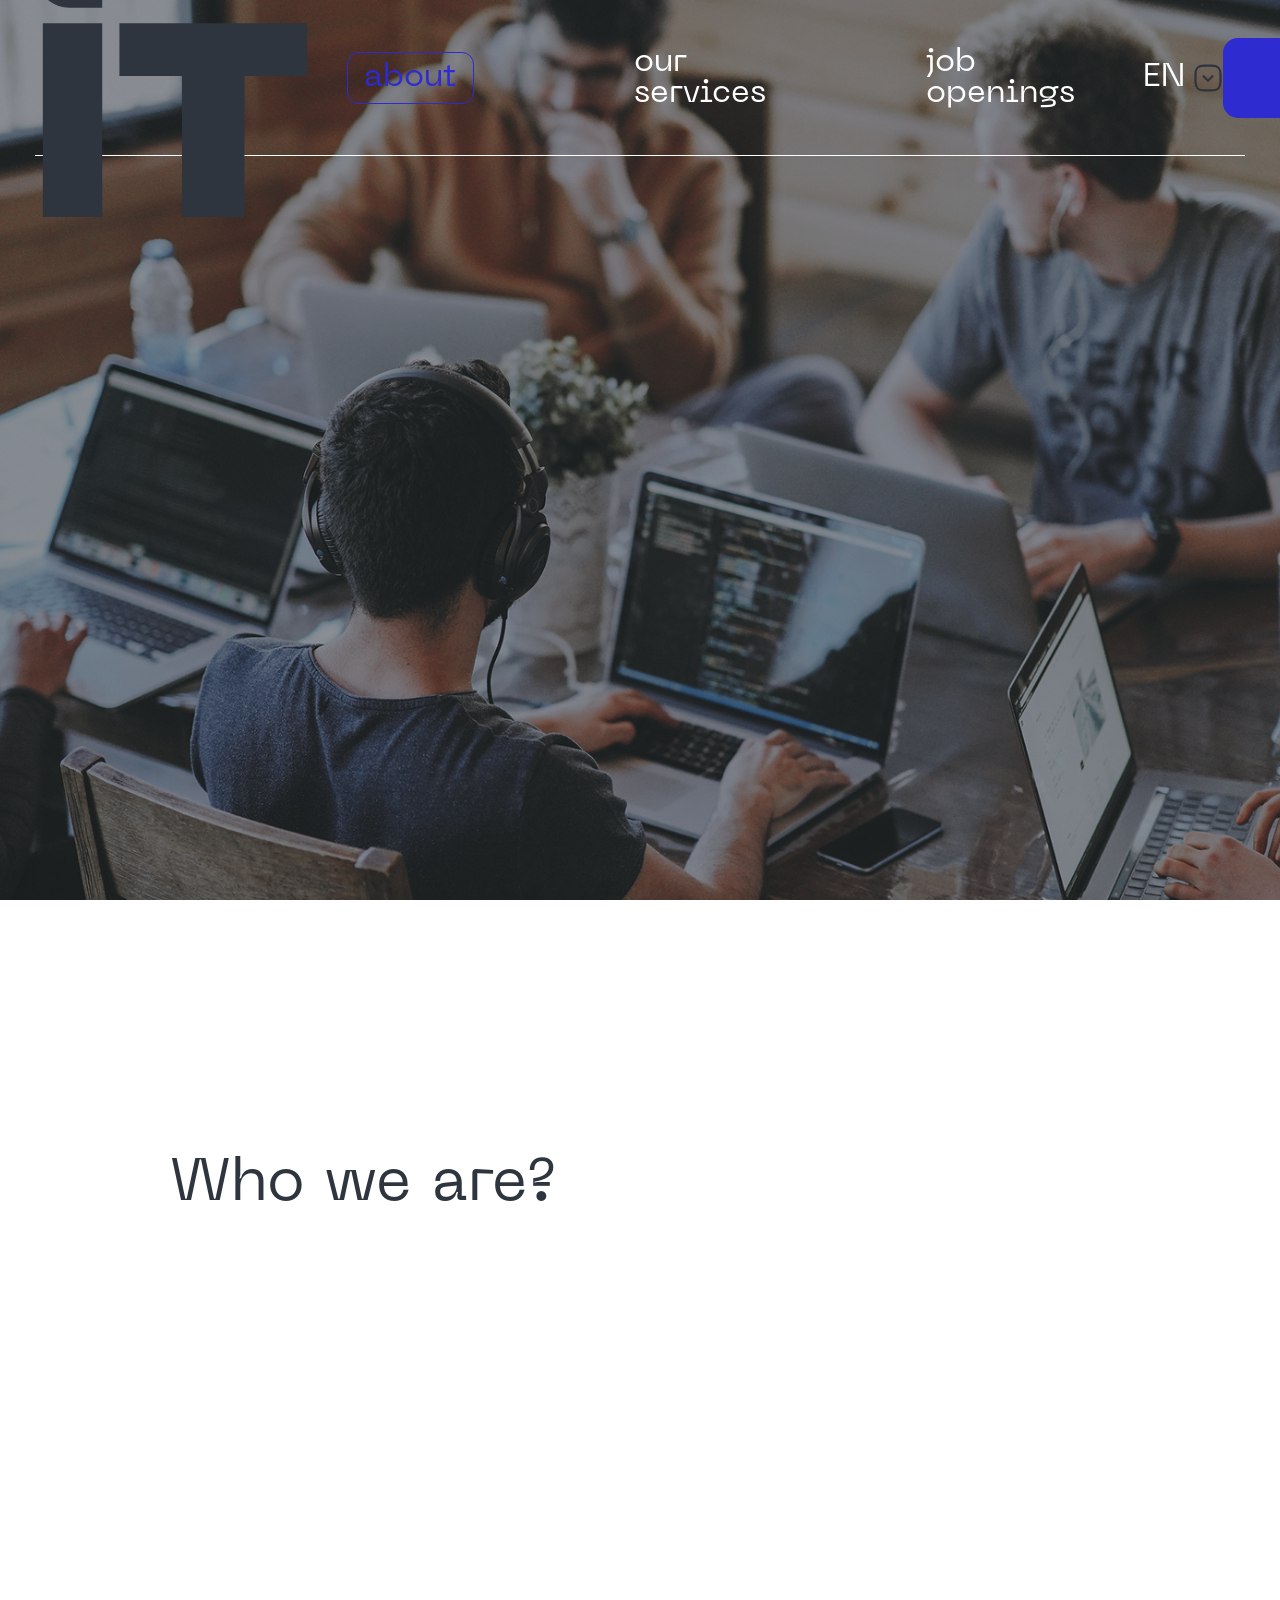
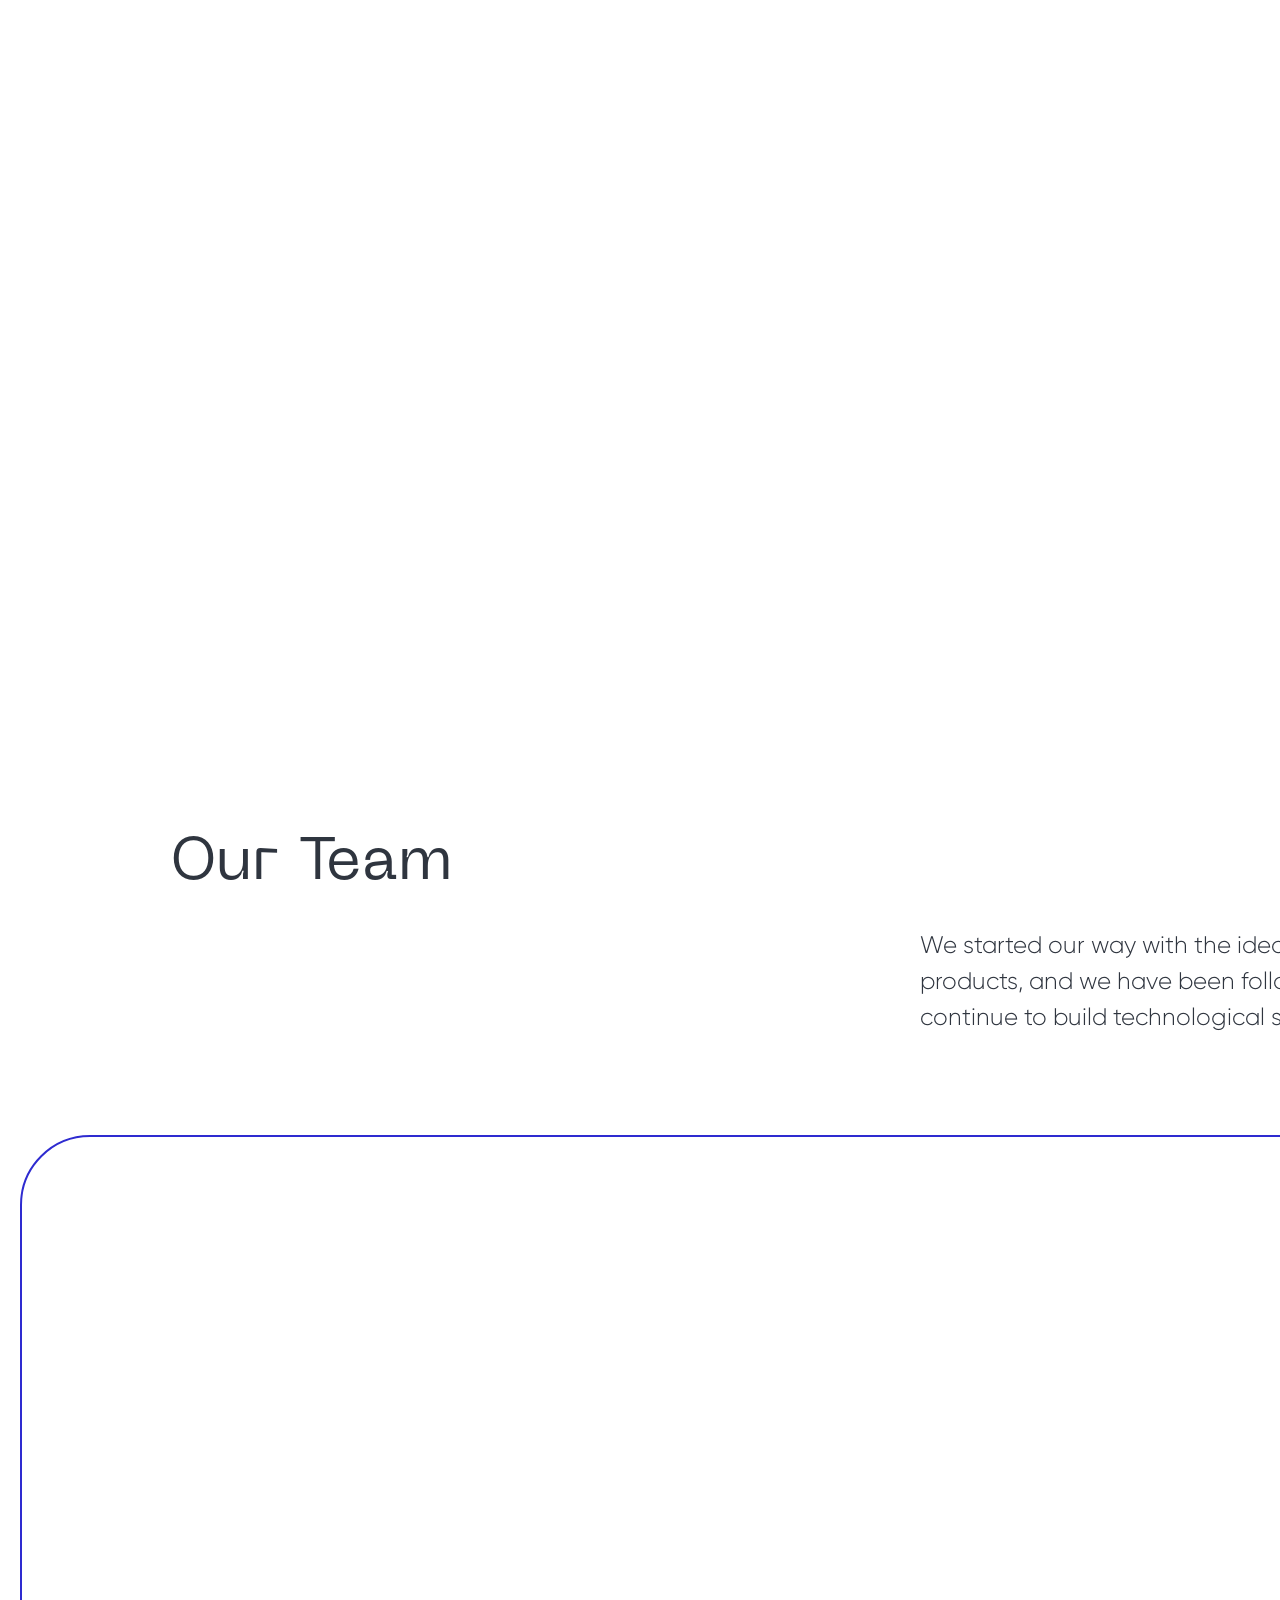
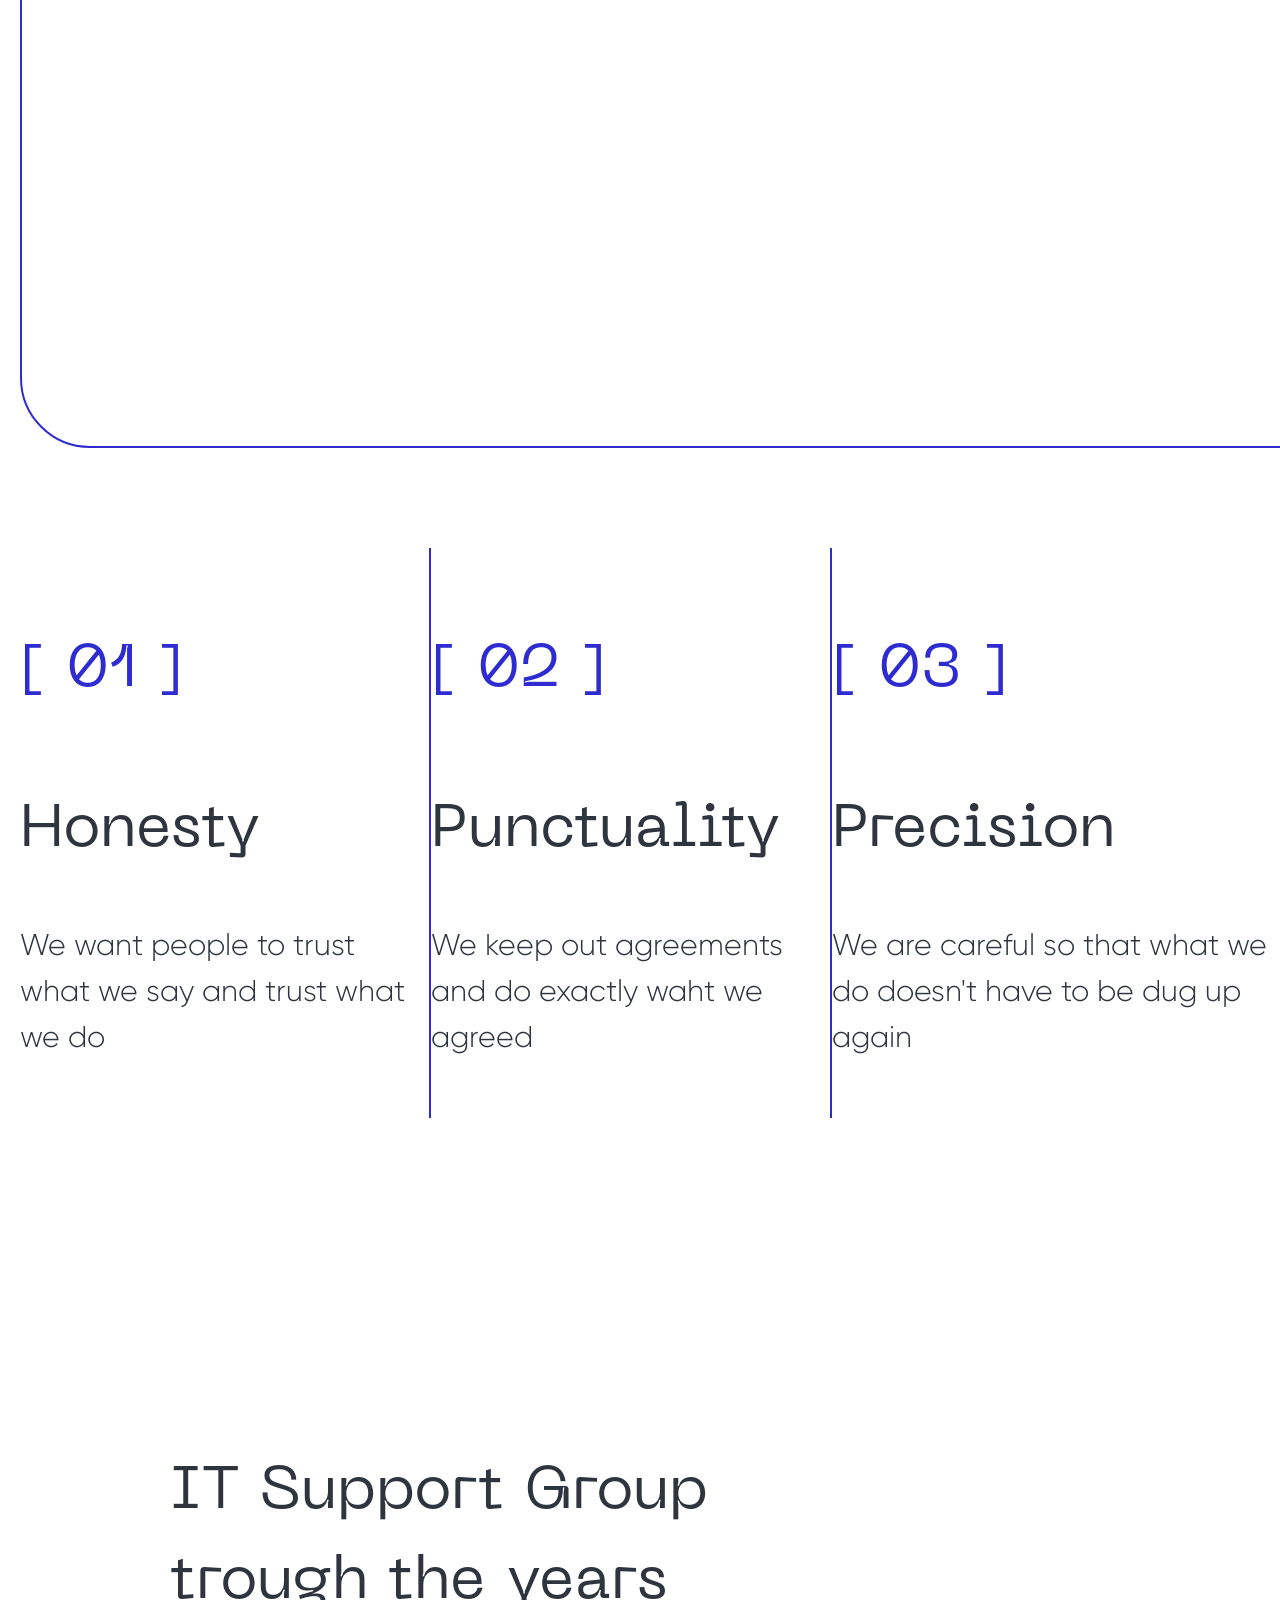
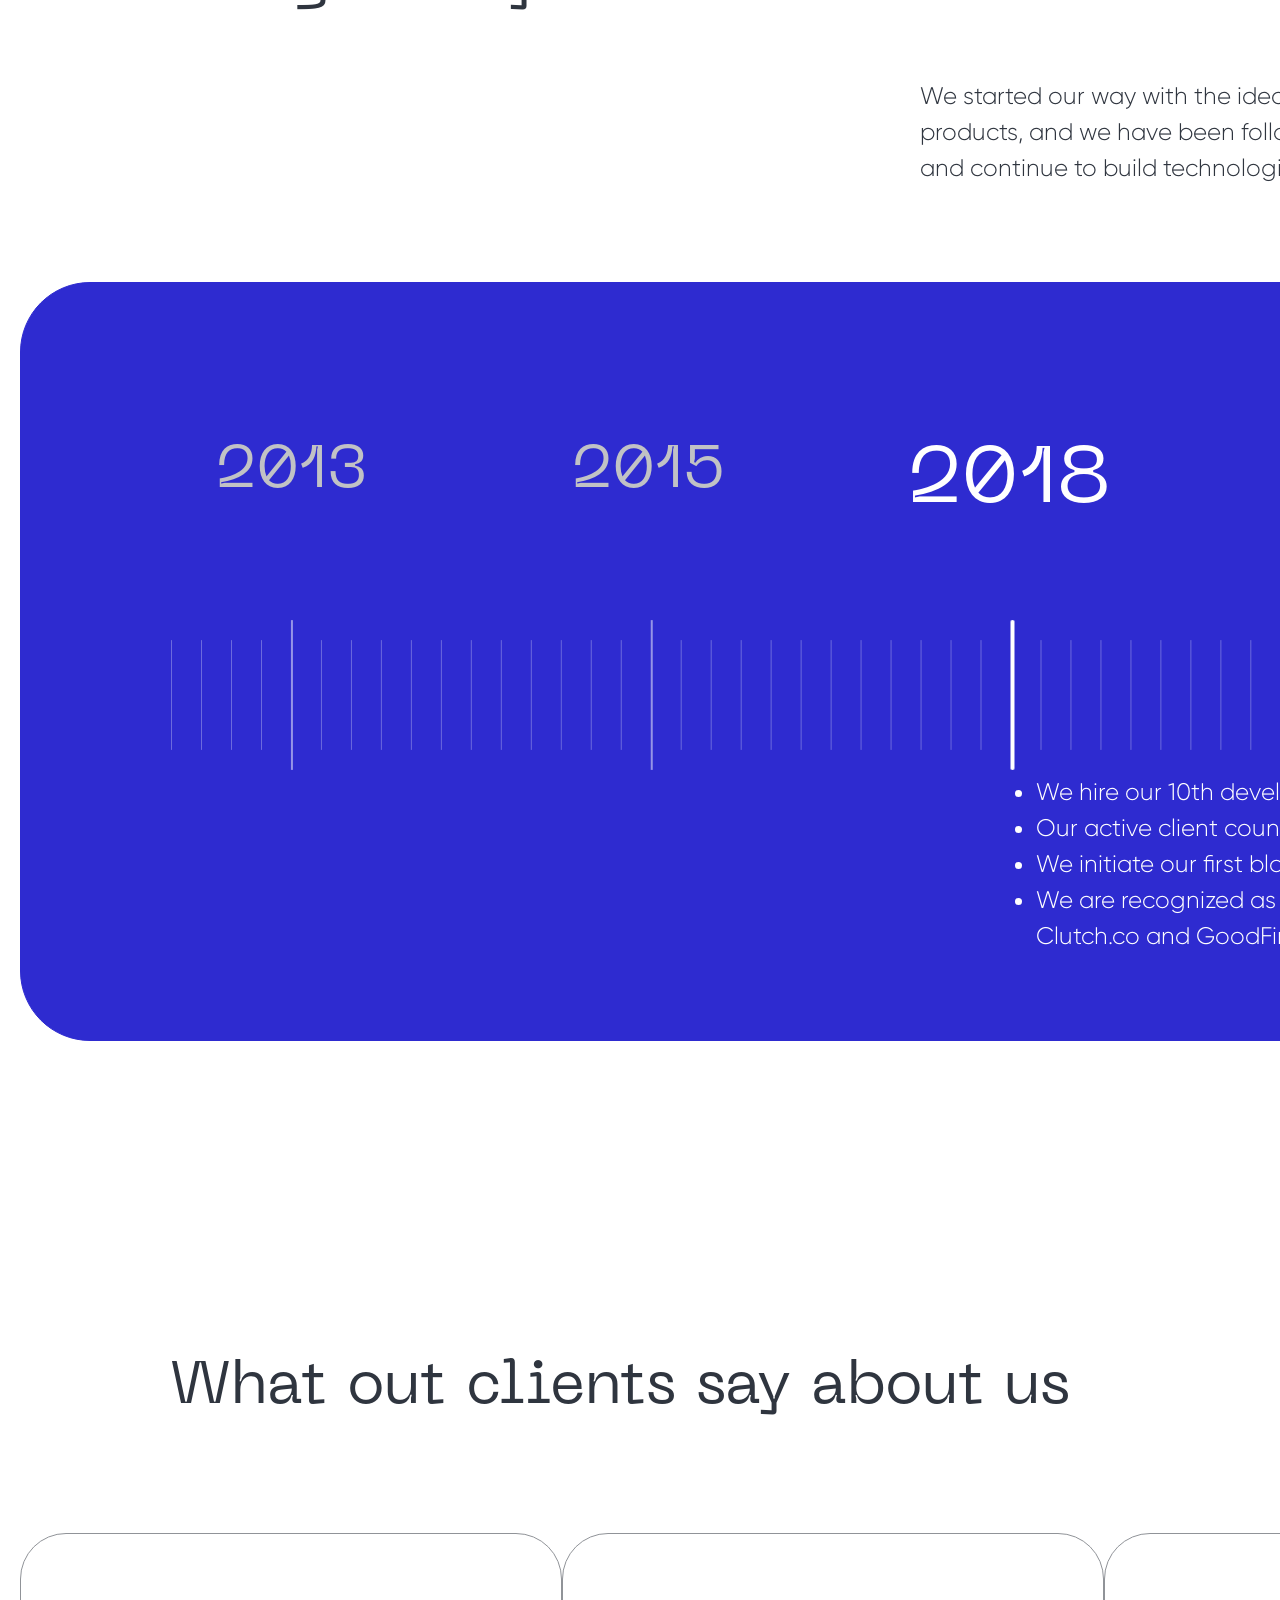
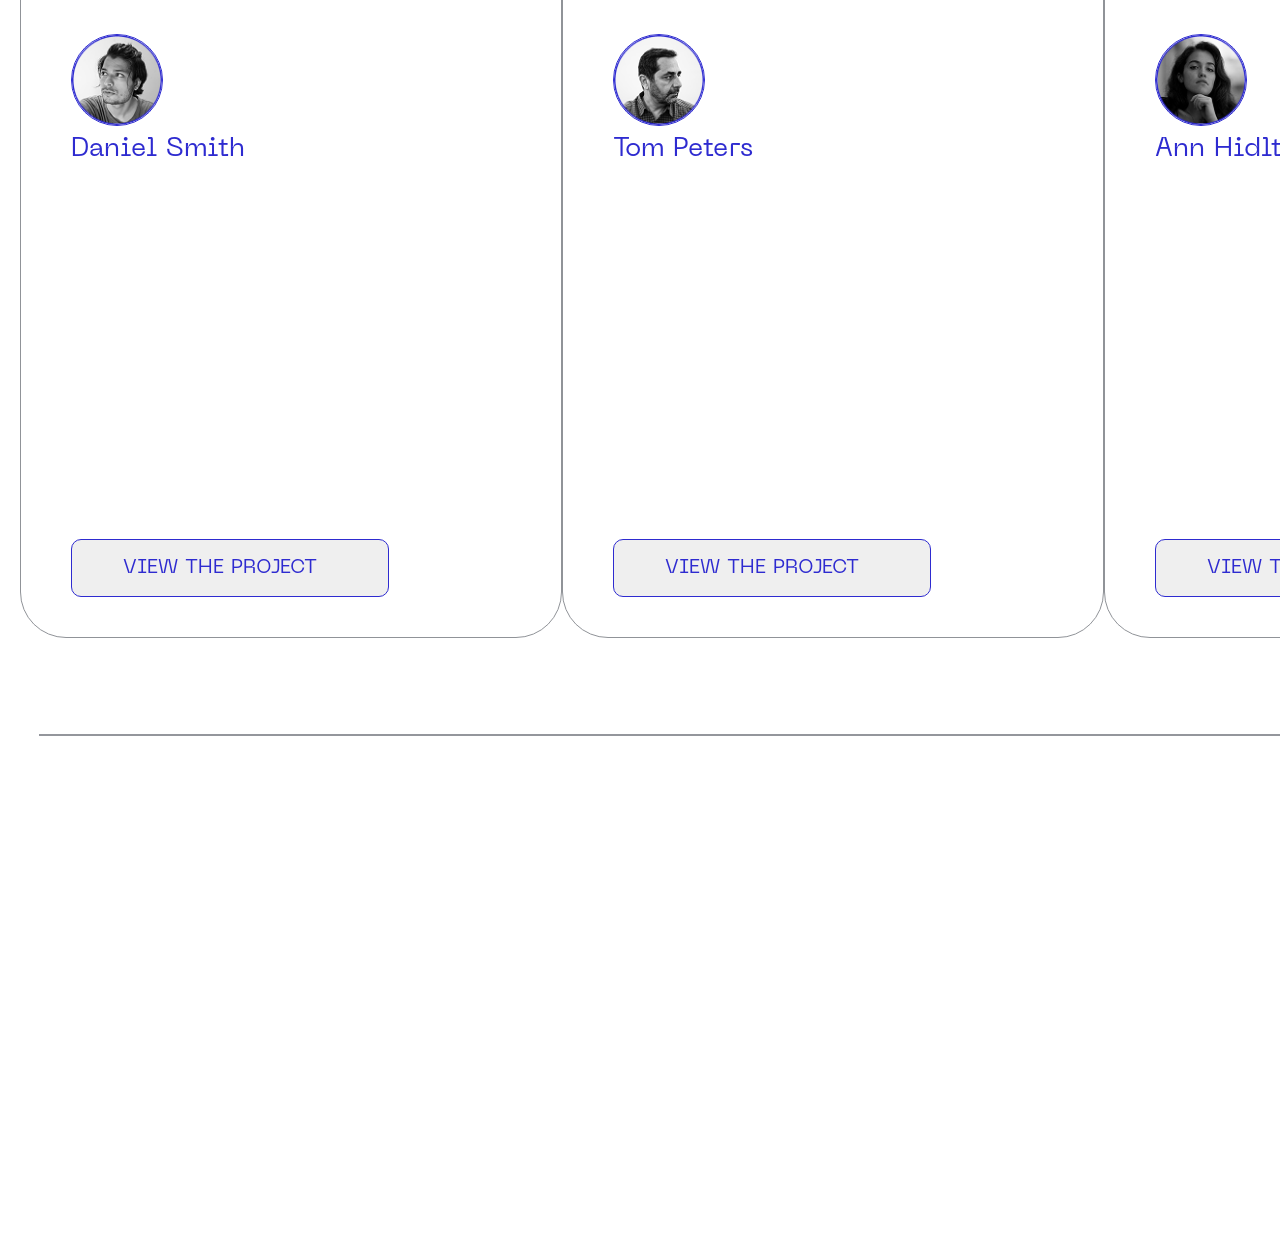
==== commit e8088c8e: "." ====
--- a/pages/about.html
+++ b/pages/about.html
@@ -7,13 +7,17 @@
     <title>About Us</title>
     <script src="https://kit.fontawesome.com/f98b1926a7.js" crossorigin="anonymous"></script>
     <link rel="stylesheet" href="../css/about/about.css">
+    <link rel="stylesheet" href="../css/about/about-mobile.css">
     <link rel="stylesheet" href="../css/footer.css">
     <link rel="stylesheet" href="../css/about/navigation.css">
     <link rel="stylesheet" href="../css/footer-mobile.css">
     <script src="../js/navigation-bar.js" defer></script>
     <script src="../js/about.js" defer></script>
-    <link rel="stylesheet" href="../css/footer-about.css">
-    <link rel="stylesheet" href="../css/main/main-about.css">
+    <link rel="stylesheet" href="../css/main/navigation.css">
+    <link rel="stylesheet" href="../css/footer.css">
+    <link rel="stylesheet" href="../css/footer-mobile.css">
+    <link rel="stylesheet" href="../css/main/main.css">
+    <link rel="stylesheet" href="../css/main/main-mobile.css">
 </head>
 
 <body>
@@ -21,54 +25,41 @@
     <header>
         <!-- Navigation bar -->
         <nav class="nav-bar">
-          <div class="white-box">
-            <img src="../img/menu-white.svg" alt="menu" id="menu-bar">
-          </div>
-          <div class="nav-bar-space">
             <div class="left-side">
-              <a href="../index.html">
-                <img src="../img/Logo.svg" alt="logo">
-              </a>
-              <ul>
-                <li><a href="../pages/about.html"><span class="links blue-box">about</span></a></li>
-                <li><a href=""><span class="links">our services</span></a></li>
-                <li><a href=""><span class="links">job openings</span></a></li>
-              </ul>
-            </div>
-
-            <div class="white-line"></div>
-
-
+                <a href="../index.html">
+                    <img src="../img/Logo.svg" alt="logo">
+                </a>
+                <ul>
+                    <li><a href="../pages/about.html">
+                        <div class="blue-box">
+                            <span class="links">about</span>
+                        </div>
+                    </a></li>
+                    <li><a href=""><span class="links">our services</span></a></li>
+                    <li><a href=""><span class="links">job openings</span></a></li>
+                </ul>
+            </div>
+
+            <div class="white-line">
+                
+            </div>
             <div class="right-side">
-              <div id="lang-sel">
-                <div class="languages">
-                  <p class="main-lang">EN</p>
-                  <img src="../img/arrow-square-down-black.svg" alt="arrow">
-                </div>
-                <div id="language-selector">
-                  <p id="enl">EN</p>
-                  <p id="ltl">LT</p>
-                </div>
-              </div>
-
-              <div class="button-div">
-                <button class="contact"><span>CONTACT US</span> <img src="../img/Send.svg" alt="send"></button>
-              </div>
-            </div>
-          </div>
-
-
-          <div class="logo-mobile">
-            <img src="../img/Logo.svg" alt="logo">
-          </div>
-
-          <div class="white-box">
-            <img src="../img/send-white.svg" alt="button">
-          </div>
-
+                <div id="lang-sel">
+                    <div class="languages">
+                        <p class="main-lang">EN</p>
+                        <img src="../img/arrow-square-down_black.svg" alt="arrow">
+                    </div>
+                    <div id="language-selector">
+                        <p id="enl">EN</p>
+                        <p id="ltl">LT</p>
+                    </div>
+                </div>
+                
+                <div class="button-div">
+                    <button class="contact"><span>CONTACT US </span> <img src="../img/Send.svg" alt="send"></button>
+                </div>
+            </div>
         </nav>
-
-
     </header>
     <br>
     <br>
@@ -85,369 +76,411 @@
     <br>
     <br>
     <br>
-    <main>
+
 
         <div class="aboutBox">
 
-            <!-- Who we are? -->
-            <div class="wWTab">
-                <p id="tabNames">Who we are?</p>
-            </div>
-
-
-
-            <!-- Our Team -->
-            <div class="oTTab">
-                <p id="tabNames">Our Team</p>
-                <p id="oTTopTxt">We started our way with the idea of creating innovative<br>
-                    products, and we have been following this trend since 2013<br>
-                    and continue to build technological solutions for our customers.</p>
-                <div class="oTImg"></div>
-                <div class="oTCards">
-                    <div class="oTCard">
-                        <p class="oTCardTop">[ 01 ]</p>
-                        <p class="oTCardMiddle">Honesty</p>
-                        <p class="oTCardBottom">We want people to trust what<br>we say and trust what we do</p>
-                    </div>
-                    <div id="oTLine"></div>
-                    <div class="oTCard">
-                        <p class="oTCardTop">[ 02 ]</p>
-                        <p class="oTCardMiddle">Punctuality</p>
-                        <p class="oTCardBottom">We keep out agreements and<br>do exactly waht we agreed</p>
-                    </div>
-                    <div id="oTLine"></div>
-                    <div class="oTCard">
-                        <p class="oTCardTop">[ 03 ]</p>
-                        <p class="oTCardMiddle">Precision</p>
-                        <p class="oTCardBottom">We are careful so that what we<br>do doesn't have to be dug up again</p>
-                    </div>
-                </div>
-            </div>
-
-
-
-            <!-- IT Support trough the years -->
-            <div class="sGTab">
-                <p id="tabNames">IT Support Group<br>trough the years</p>
-                <p id="sGTop">We started our way with the idea of creating innovative<br>
-                    products, and we have been following this trend since 2013<br>
-                    and continue to build technological solutions for our customers.</p>
-                <div class="sGCard">
-                    <div class="sGYears">
-                        <p id="kk13">2013</p>
-                        <p id="kk15">2015</p>
-                        <p id="hLYear">2018</p>
-                        <p id="kk20">2020</p>
-                        <p id="kk22">2022</p>
-                    </div>
-                    <img id="sGImg" src="../img/All_Lines.png" alt="">
-                    <ul class="sGList">
-                        <li>We hire our 10th developers</li>
-                        <li>Our active client count officially reaches 20</li>
-                        <li>We initiate our first blockchain project</li>
-                        <li>We are recognized as a top engineering company by<br>Clutch.co and GoodFirms</li>
-                    </ul>
-                </div>
-            </div>
-
-
-
-            <!-- What our clients say about us -->
-            <div class="rVTab">
-                <!-- slide 1 -->
-                <p id="tabNames">What out clients say about us</p>
-                <div class="reviews">
-                    <div class="rVBox">
-                        <img class="rVImg" src="../img/danielSmith.png" alt="danielSmith">
-                        <p class="rVHl rVBoxElem">Daniel Smith</p>
-                        <p class="rVPos rVBoxElem">Position & Company Title</p>
-                        <p class="rVQt rVBoxElem">"They are very professional and<br>
-                            are always interested in<br>
-                            understanding the problem that<br>
-                            we are solving."</p>
-                        <button class="rVBtn">VIEW THE PROJECT <i
-                                class="fa-solid fa-arrow-up-right-from-square"></i></button>
-                    </div>
-                    <div class="rVBox">
-                        <img class="rVImg" src="../img/tomPeters.png" alt="tomPeters">
-                        <p class="rVHl rVBoxElem">Tom Peters</p>
-                        <p class="rVPos rVBoxElem">Position & Company Title</p>
-                        <p class="rVQt rVBoxElem">“Through our case<br>
-                            engagement, LLI has demonstrated professionalism<br>
-                            and initiative in interactions. I...”</p>
-                        <button class="rVBtn">VIEW THE PROJECT <i
-                                class="fa-solid fa-arrow-up-right-from-square"></i></button>
-                    </div>
-                    <div class="rVBox">
-                        <img class="rVImg" src="../img/annHidlton.png" alt="annHidlton">
-                        <p class="rVHl rVBoxElem">Ann Hidlton</p>
-                        <p class="rVPos rVBoxElem">Position & Company Title</p>
-                        <p class="rVQt rVBoxElem">"After several years, they've<br>
-                            proven that they deliver quality<br>
-                            work in the context that we<br>
-                            use."</p>
-                        <button class="rVBtn">VIEW THE PROJECT<i
-                                class="fa-solid fa-arrow-up-right-from-square"></i></button>
-                    </div>
-                </div>
-                <!-- slide 2 -->
-                <div class="reviews">
-                    <div class="rVBox">
-                        <img class="rVImg" src="../img/profile4.png" alt="justin">
-                        <p class="rVHl rVBoxElem">Justin Green</p>
-                        <p class="rVPos rVBoxElem">Position & Company Title</p>
-                        <p class="rVQt rVBoxElem">"Innovation requires courage and
-                            persistence, even when results
-                            aren’t immediately obvious
-                            in practice."</p>
-                        <button class="rVBtn">VIEW THE PROJECT <i
-                                class="fa-solid fa-arrow-up-right-from-square"></i></button>
-                    </div>
-                    <div class="rVBox">
-                        <img class="rVImg" src="../img/profile5.png" alt="victor">
-                        <p class="rVHl rVBoxElem">Victor Peterson</p>
-                        <p class="rVPos rVBoxElem">Position & Company Title</p>
-                        <p class="rVQt rVBoxElem">"The team consistently
-                            demonstrates creativity and
-                            reliability under the pressures
-                            of complex projects."</p>
-                        <button class="rVBtn">VIEW THE PROJECT <i
-                                class="fa-solid fa-arrow-up-right-from-square"></i></button>
-                    </div>
-                    <div class="rVBox">
-                        <img class="rVImg" src="../img/profile6.png" alt="charles">
-                        <p class="rVHl rVBoxElem">Charles Lamar</p>
-                        <p class="rVPos rVBoxElem">Position & Company Title</p>
-                        <p class="rVQt rVBoxElem">"Over time, experience has
-                            shown that thoughtful planning
-                            leads to sustainable outcomes
-                            in all scenarios."</p>
-                        <button class="rVBtn">VIEW THE PROJECT<i
-                                class="fa-solid fa-arrow-up-right-from-square"></i></button>
-                    </div>
-                </div>
-                <!-- slide 3 -->
-                <div class="reviews">
-                    <div class="rVBox">
-                        <img class="rVImg" src="../img/rick.png" alt="rick">
-                        <p class="rVHl rVBoxElem">Rick Grimes</p>
-                        <p class="rVPos rVBoxElem">Position & Company Title</p>
-                        <p class="rVQt rVBoxElem">"Effective collaboration fosters
-                            progress, ensuring goals are <br>
-                            met with both quality
-                            and efficiency."</p>
-                        <button class="rVBtn">VIEW THE PROJECT <i
-                                class="fa-solid fa-arrow-up-right-from-square"></i></button>
-                    </div>
-                    <div class="rVBox">
-                        <img class="rVImg" src="../img/carol.png" alt="carol">
-                        <p class="rVHl rVBoxElem">Carol Peletier</p>
-                        <p class="rVPos rVBoxElem">Position & Company Title</p>
-                        <p class="rVQt rVBoxElem">"Through continuous effort <br> and
-                            learning, they maintain a
-                            standard of excellence
-                            across diverse tasks."</p>
-                        <button class="rVBtn">VIEW THE PROJECT <i
-                                class="fa-solid fa-arrow-up-right-from-square"></i></button>
-                    </div>
-                    <div class="rVBox">
-                        <img class="rVImg" src="../img/daryl.png" alt="daryl">
-                        <p class="rVHl rVBoxElem">Daryl Dixon</p>
-                        <p class="rVPos rVBoxElem">Position & Company Title</p>
-                        <p class="rVQt rVBoxElem">"Commitment to detail and <br>
-                            careful execution have become
-                            hallmarks of success
-                            in this environment.""</p>
-                        <button class="rVBtn">VIEW THE PROJECT<i
-                                class="fa-solid fa-arrow-up-right-from-square"></i></button>
-                    </div>
-                </div>
-                <!-- slide 4 -->
-                <div class="reviews">
-                    <div class="rVBox">
-                        <img class="rVImg" src="../img/profile7.png" alt="james">
-                        <p class="rVHl rVBoxElem">James West</p>
-                        <p class="rVPos rVBoxElem">Position & Company Title</p>
-                        <p class="rVQt rVBoxElem">"Clear communication and
-                            shared understanding often
-                            result in measurable
-                            improvements over time."</p>
-                        <button class="rVBtn">VIEW THE PROJECT <i
-                                class="fa-solid fa-arrow-up-right-from-square"></i></button>
-                    </div>
-                    <div class="rVBox">
-                        <img class="rVImg" src="../img/profile8.png" alt="kendrick">
-                        <p class="rVHl rVBoxElem">Jane South</p>
-                        <p class="rVPos rVBoxElem">Position & Company Title</p>
-                        <p class="rVQt rVBoxElem">"Years of dedication prove that
-                            consistency and skill
-                            together create reliable
-                            results under any conditions."</p>
-                        <button class="rVBtn">VIEW THE PROJECT <i
-                                class="fa-solid fa-arrow-up-right-from-square"></i></button>
-                    </div>
-                    <div class="rVBox">
-                        <img class="rVImg" src="../img/profile9.png" alt="Jane">
-                        <p class="rVHl rVBoxElem">Kendrick White</p>
-                        <p class="rVPos rVBoxElem">Position & Company Title</p>
-                        <p class="rVQt rVBoxElem">"Adaptability and resourcefulness
-                            allow the group to thrive
-                            even when facing
-                            unexpected challenges."</p>
-                        <button class="rVBtn">VIEW THE PROJECT<i
-                                class="fa-solid fa-arrow-up-right-from-square"></i></button>
-                    </div>
-                </div>
-                <!-- slide 5 -->
-                <div class="reviews">
-                    <div class="rVBox">
-                        <img class="rVImg" src="../img/profile10.png" alt="Lucas">
-                        <p class="rVHl rVBoxElem">Lucas Combs</p>
-                        <p class="rVPos rVBoxElem">Position & Company Title</p>
-                        <p class="rVQt rVBoxElem">"Dedication to improvement and
-                            perseverance through obstacles
-                            ensures progress continues
-                            in every endeavor."</p>
-                        <button class="rVBtn">VIEW THE PROJECT <i
-                                class="fa-solid fa-arrow-up-right-from-square"></i></button>
-                    </div>
-                    <div class="rVBox">
-                        <img class="rVImg" src="../img/profile11.png" alt="Murray">
-                        <p class="rVHl rVBoxElem">Murray East</p>
-                        <p class="rVPos rVBoxElem">Position & Company Title</p>
-                        <p class="rVQt rVBoxElem">"Strategic thinking combined with
-                            practical action produces results
-                            that consistently meet
-                            expected standards."</p>
-                        <button class="rVBtn">VIEW THE PROJECT <i
-                                class="fa-solid fa-arrow-up-right-from-square"></i></button>
-                    </div>
-                    <div class="rVBox">
-                        <img class="rVImg" src="../img/profile12.png" alt="Chloe">
-                        <p class="rVHl rVBoxElem">Chloe Litleton</p>
-                        <p class="rVPos rVBoxElem">Position & Company Title</p>
-                        <p class="rVQt rVBoxElem">"By fostering engagement and
-                            attentiveness, the team achieves
-                            outcomes that reliably
-                            exceed ordinary expectations."</p>
-                        <button class="rVBtn">VIEW THE PROJECT<i
-                                class="fa-solid fa-arrow-up-right-from-square"></i></button>
-                    </div>
-                </div>
-                <div class="rVPages">
-                    <button class="rVSlct rVSlct1"><i class="fa-solid fa-angle-left"></i></button>
-                    <p id="rVInd">1/5</p>
-                    <button class="rVSlct rVSlct2"><i class="fa-solid fa-angle-right"></i></button>
-                </div>
-            </div>
-            <div class="touch-with-us">
-
-                <div class="left">
-                    <h1>Get in touch<br>with us</h1>
-
-                    <div class="down">
-                        <p>
-                            Simply fill in your Email in our contact form or get in touch <br> with
-                            us by our email <strong>itsupportgroup@gmail.com</strong>, and <br> one of our
-                            experts will contact you shortly. <br>
-                            This could be the beginning of a wonderful collaboration <br> and
-                            the easiest way to acquire a highly‑experienced team.
-                        </p>
-
-                        <button class="download">
-                            DOWNLOAD THE BRIEF<img src="img/direct-inbox.png" alt="">
-                        </button>
-                    </div>
-                </div>
-
-                <div class="upload-right">
-                    <div class="registration">
-                        <input type="text" placeholder="Enter your Full Name">
-                        <input type="email" placeholder="Enter your Email">
-                        <input type="tel" placeholder="Enter your Phone Number">
-
-                    </div>
-
-                    <div class="column1">
-                        <input type="text" class="px" placeholder="Describe your project">
-                        <div>
-                            <label for="myfile" class="Upload_file" style="cursor:pointer;">
-                                Upload file (max 30MB)</label>
-                            <input type="file" id="myfile" name="myfile" style="display:none;">
-                            <button class="submitt">SUBMIT <span><img src="../img/Button.png" alt=""></span></button>
-                            <button class="submitt1">VIEW THE PROJECT <span><img src="../img/Button.png"
-                                        alt=""></span></button>
-                        </div>
-                    </div>
-                </div>
-
-            </div>
-    </main>
-
-
-    <!-- FOOTER -->
-    <br /><br /><br /><br /><br /><br />
-    <div class="footer-line"></div>
-    <footer>
-        <div class="leftt">
-            <div class="logotipe">
-                <div class="row_line">
-                    <img src="../img/Logo.svg" class="size-logo" alt="logo" />
-                    <img src="../img/LogoSupport (1).svg" class="size-logo1">
+        <!-- Who we are? -->
+        <div class="wWTab">
+            <p id="tabNames">Who we are?</p>
+            <div class="wWMain">
+                <div class="wWText">
+                    <p>IT Support Group has worked with more than 200 businesses (and counting) in the past
+                        10 years and we offer our experience with the best expert talent pool in the industry
+                        to fulfil all your application development needs.</p>
+                    <p>We deploy best practices, proven development methodologies and time-tested optimum delivery
+                        models for developing and building applications on a fixed time, fixed cost basis.</p>
+                </div>
+                <!-- info side -->
+                <div class="wWInfo">
+                    <div class="info">
+                        <p class="wWInfoTop wWInfoText wWInfoTL">10</p>
+                        <p class="wWInfoBottom wWInfoText">years in industry</p>
+                    </div>
+                    <div class="info">
+                        <p class="wWInfoTop wWInfoText wWInfoTR">200</p>
+                        <p class="wWInfoBottom wWInfoText">clients worldwide</p>
+                    </div>
+                    <div class="info">
+                        <p class="wWInfoTop wWInfoText wWInfo">10+</p>
+                        <p class="wWInfoBottom wWInfoText">strong developers</p>
+                    </div>
+                    <div class="info">
+                        <p class="wWInfoTop wWInfoText wWInfo">8-10</p>
+                        <p class="wWInfoBtm wWInfoText">weeks project take with development</p>
+                    </div>
+                </div>
+            </div>
+            <!-- Decoration -->
+            <div class="decoration">
+                <div class="wWBall wWBallBlack mobilewW"></div>
+                <div class="wWBall wWBallGrey mobilewW"></div>
+                <div class="wWBall wWBallBlue mobilewW"></div>
+                <div class="wWBall wWBallBlack mobilewW"></div>
+                <div class="wWBall wWBallGrey"></div>
+                <div class="wWBall wWBallBlue"></div>
+                <div class="wWBall wWBallBlack"></div>
+                <div class="wWBall wWBallGrey"></div>
+                <div class="wWBall wWBallBlue"></div>
+                <div class="wWBall wWBallBlack"></div>
+                <div class="wWBall wWBallGrey"></div>
+                <div class="wWBall wWBallLast mobilewW">
+                    <img class="wWPlus" src="../img/add.png" alt="Plus">
+                </div>
+            </div>
+        </div>
+
+
+        <!-- Our Team -->
+        <div class="oTTab">
+            <p id="tabNames">Our Team</p>
+            <p id="oTTopTxt">We started our way with the idea of creating innovative
+                products, and we have been following this trend since 2013
+                and continue to build technological solutions for our customers.</p>
+            <div class="oTImg"></div>
+            <div class="oTCards">
+                <div class="oTCard">
+                    <p class="oTCardTop">[ 01 ]</p>
+                    <p class="oTCardMiddle">Honesty</p>
+                    <p class="oTCardBottom">We want people to trust what we say and trust what we do</p>
+                </div>
+                <div id="oTLine"></div>
+                <div class="oTCard">
+                    <p class="oTCardTop">[ 02 ]</p>
+                    <p class="oTCardMiddle">Punctuality</p>
+                    <p class="oTCardBottom">We keep out agreements and do exactly waht we agreed</p>
+                </div>
+                <div id="oTLine"></div>
+                <div class="oTCard">
+                    <p class="oTCardTop">[ 03 ]</p>
+                    <p class="oTCardMiddle">Precision</p>
+                    <p class="oTCardBottom">We are careful so that what we do doesn't have to be dug up again</p>
+                </div>
+            </div>
+        </div>
+
+
+
+        <!-- IT Support trough the years -->
+        <div class="sGTab">
+            <p id="tabNames">IT Support Group<br>trough the years</p>
+            <p id="sGTop">We started our way with the idea of creating innovative<br>
+                products, and we have been following this trend since 2013<br>
+                and continue to build technological solutions for our customers.</p>
+            <div class="sGCard">
+                <div class="sGYears">
+                    <p id="kk13">2013</p>
+                    <p id="kk15">2015</p>
+                    <p id="hLYear">2018</p>
+                    <p id="kk20">2020</p>
+                    <p id="kk22">2022</p>
+                </div>
+                <img id="sGImg" src="../img/All_Lines.png" alt="">
+                <ul class="sGList">
+                    <li>We hire our 10th developers</li>
+                    <li>Our active client count officially reaches 20</li>
+                    <li>We initiate our first blockchain project</li>
+                    <li>We are recognized as a top engineering company by<br>Clutch.co and GoodFirms</li>
+                </ul>
+            </div>
+        </div>
+
+
+
+        <!-- What our clients say about us -->
+        <div class="rVTab">
+
+            <p id="tabNames">What out clients say about us</p>
+            <div class="reviews">
+                <div class="rVBox">
+                    <img class="rVImg" src="../img/danielSmith.png" alt="danielSmith">
+                    <p class="rVHl rVBoxElem">Daniel Smith</p>
+                    <p class="rVPos rVBoxElem">Position & Company Title</p>
+                    <p class="rVQt rVBoxElem">"They are very professional and<br>
+                        are always interested in<br>
+                        understanding the problem that<br>
+                        we are solving."</p>
+                    <button class="rVBtn">VIEW THE PROJECT <i
+                            class="fa-solid fa-arrow-up-right-from-square"></i></button>
+                </div>
+                <div class="rVBox">
+                    <img class="rVImg" src="../img/tomPeters.png" alt="tomPeters">
+                    <p class="rVHl rVBoxElem">Tom Peters</p>
+                    <p class="rVPos rVBoxElem">Position & Company Title</p>
+                    <p class="rVQt rVBoxElem">“Through our case<br>
+                        engagement, LLI has demonstrated professionalism<br>
+                        and initiative in interactions. I...”</p>
+                    <button class="rVBtn">VIEW THE PROJECT <i
+                            class="fa-solid fa-arrow-up-right-from-square"></i></button>
+                </div>
+                <div class="rVBox">
+                    <img class="rVImg" src="../img/annHidlton.png" alt="annHidlton">
+                    <p class="rVHl rVBoxElem">Ann Hidlton</p>
+                    <p class="rVPos rVBoxElem">Position & Company Title</p>
+                    <p class="rVQt rVBoxElem">"After several years, they've<br>
+                        proven that they deliver quality<br>
+                        work in the context that we<br>
+                        use."</p>
+                    <button class="rVBtn">VIEW THE PROJECT<i
+                            class="fa-solid fa-arrow-up-right-from-square"></i></button>
+                </div>
+            </div>
+
+            <div class="reviews">
+                <div class="rVBox">
+                    <img class="rVImg" src="../img/profile4.png" alt="justin">
+                    <p class="rVHl rVBoxElem">Justin Green</p>
+                    <p class="rVPos rVBoxElem">Position & Company Title</p>
+                    <p class="rVQt rVBoxElem">"Innovation requires courage and
+                        persistence, even when results
+                        aren’t immediately obvious
+                        in practice."</p>
+                    <button class="rVBtn">VIEW THE PROJECT <i
+                            class="fa-solid fa-arrow-up-right-from-square"></i></button>
+                </div>
+                <div class="rVBox">
+                    <img class="rVImg" src="../img/profile5.png" alt="victor">
+                    <p class="rVHl rVBoxElem">Victor Peterson</p>
+                    <p class="rVPos rVBoxElem">Position & Company Title</p>
+                    <p class="rVQt rVBoxElem">"The team consistently
+                        demonstrates creativity and
+                        reliability under the pressures
+                        of complex projects."</p>
+                    <button class="rVBtn">VIEW THE PROJECT <i
+                            class="fa-solid fa-arrow-up-right-from-square"></i></button>
+                </div>
+                <div class="rVBox">
+                    <img class="rVImg" src="../img/profile6.png" alt="charles">
+                    <p class="rVHl rVBoxElem">Charles Lamar</p>
+                    <p class="rVPos rVBoxElem">Position & Company Title</p>
+                    <p class="rVQt rVBoxElem">"Over time, experience has
+                        shown that thoughtful planning
+                        leads to sustainable outcomes
+                        in all scenarios."</p>
+                    <button class="rVBtn">VIEW THE PROJECT<i
+                            class="fa-solid fa-arrow-up-right-from-square"></i></button>
+                </div>
+            </div> -->
+
+            <!-- <div class="reviews">
+                <div class="rVBox">
+                    <img class="rVImg" src="../img/rick.png" alt="rick">
+                    <p class="rVHl rVBoxElem">Rick Grimes</p>
+                    <p class="rVPos rVBoxElem">Position & Company Title</p>
+                    <p class="rVQt rVBoxElem">"Effective collaboration fosters
+                        progress, ensuring goals are <br>
+                        met with both quality
+                        and efficiency."</p>
+                    <button class="rVBtn">VIEW THE PROJECT <i
+                            class="fa-solid fa-arrow-up-right-from-square"></i></button>
+                </div>
+                <div class="rVBox">
+                    <img class="rVImg" src="../img/carol.png" alt="carol">
+                    <p class="rVHl rVBoxElem">Carol Peletier</p>
+                    <p class="rVPos rVBoxElem">Position & Company Title</p>
+                    <p class="rVQt rVBoxElem">"Through continuous effort <br> and
+                        learning, they maintain a
+                        standard of excellence
+                        across diverse tasks."</p>
+                    <button class="rVBtn">VIEW THE PROJECT <i
+                            class="fa-solid fa-arrow-up-right-from-square"></i></button>
+                </div>
+                <div class="rVBox">
+                    <img class="rVImg" src="../img/daryl.png" alt="daryl">
+                    <p class="rVHl rVBoxElem">Daryl Dixon</p>
+                    <p class="rVPos rVBoxElem">Position & Company Title</p>
+                    <p class="rVQt rVBoxElem">"Commitment to detail and <br>
+                        careful execution have become
+                        hallmarks of success
+                        in this environment.""</p>
+                    <button class="rVBtn">VIEW THE PROJECT<i
+                            class="fa-solid fa-arrow-up-right-from-square"></i></button>
+                </div>
+            </div>
+
+            <div class="reviews">
+                <div class="rVBox">
+                    <img class="rVImg" src="../img/profile7.png" alt="james">
+                    <p class="rVHl rVBoxElem">James West</p>
+                    <p class="rVPos rVBoxElem">Position & Company Title</p>
+                    <p class="rVQt rVBoxElem">"Clear communication and
+                        shared understanding often
+                        result in measurable
+                        improvements over time."</p>
+                    <button class="rVBtn">VIEW THE PROJECT <i
+                            class="fa-solid fa-arrow-up-right-from-square"></i></button>
+                </div>
+                <div class="rVBox">
+                    <img class="rVImg" src="../img/profile8.png" alt="kendrick">
+                    <p class="rVHl rVBoxElem">Jane South</p>
+                    <p class="rVPos rVBoxElem">Position & Company Title</p>
+                    <p class="rVQt rVBoxElem">"Years of dedication prove that
+                        consistency and skill
+                        together create reliable
+                        results under any conditions."</p>
+                    <button class="rVBtn">VIEW THE PROJECT <i
+                            class="fa-solid fa-arrow-up-right-from-square"></i></button>
+                </div>
+                <div class="rVBox">
+                    <img class="rVImg" src="../img/profile9.png" alt="Jane">
+                    <p class="rVHl rVBoxElem">Kendrick White</p>
+                    <p class="rVPos rVBoxElem">Position & Company Title</p>
+                    <p class="rVQt rVBoxElem">"Adaptability and resourcefulness
+                        allow the group to thrive
+                        even when facing
+                        unexpected challenges."</p>
+                    <button class="rVBtn">VIEW THE PROJECT<i
+                            class="fa-solid fa-arrow-up-right-from-square"></i></button>
+                </div>
+            </div>
+
+            <div class="reviews">
+                <div class="rVBox">
+                    <img class="rVImg" src="../img/profile10.png" alt="Lucas">
+                    <p class="rVHl rVBoxElem">Lucas Combs</p>
+                    <p class="rVPos rVBoxElem">Position & Company Title</p>
+                    <p class="rVQt rVBoxElem">"Dedication to improvement and
+                        perseverance through obstacles
+                        ensures progress continues
+                        in every endeavor."</p>
+                    <button class="rVBtn">VIEW THE PROJECT <i
+                            class="fa-solid fa-arrow-up-right-from-square"></i></button>
+                </div>
+                <div class="rVBox">
+                    <img class="rVImg" src="../img/profile11.png" alt="Murray">
+                    <p class="rVHl rVBoxElem">Murray East</p>
+                    <p class="rVPos rVBoxElem">Position & Company Title</p>
+                    <p class="rVQt rVBoxElem">"Strategic thinking combined with
+                        practical action produces results
+                        that consistently meet
+                        expected standards."</p>
+                    <button class="rVBtn">VIEW THE PROJECT <i
+                            class="fa-solid fa-arrow-up-right-from-square"></i></button>
+                </div>
+                <div class="rVBox">
+                    <img class="rVImg" src="../img/profile12.png" alt="Chloe">
+                    <p class="rVHl rVBoxElem">Chloe Litleton</p>
+                    <p class="rVPos rVBoxElem">Position & Company Title</p>
+                    <p class="rVQt rVBoxElem">"By fostering engagement and
+                        attentiveness, the team achieves
+                        outcomes that reliably
+                        exceed ordinary expectations."</p>
+                    <button class="rVBtn">VIEW THE PROJECT<i
+                            class="fa-solid fa-arrow-up-right-from-square"></i></button>
+                </div>
+            </div>
+            <div class="rVPages">
+                <button class="rVSlct rVSlct1"><i class="fa-solid fa-angle-left"></i></button>
+                <p id="rVInd">1/5</p>
+                <button class="rVSlct rVSlct2"><i class="fa-solid fa-angle-right"></i></button>
+            </div>
+        </div>
+        <div class="touch-with-us">
+
+            <div class="left">
+                <h1>Get in touch<br>with us</h1>
+
+                <div class="down">
+                    <p>
+                        Simply fill in your Email in our contact form or get in touch with
+                        us by our email <strong>itsupportgroup@gmail.com</strong>, and one of our
+                        experts will contact you shortly.
+                        This could be the beginning of a wonderful collaboration and
+                        the easiest way to acquire a highly‑experienced team.
+                    </p>
+
+                    <button class="download">
+                        DOWNLOAD THE BRIEF<img src="img/direct-inbox.png" alt="">
+                    </button>
+                </div>
+            </div>
+
+            <div class="upload-right">
+                <div class="registration">
+                    <input type="text" placeholder="Enter your Full Name">
+                    <input type="email" placeholder="Enter your Email">
+                    <input type="tel" placeholder="Enter your Phone Number">
+
+                    <button class="submitt">SUBMIT <span><img src="img/Button.png" alt=""></span></button>
+                    <button class="submitt1">VIEW THE PROJECT <span><img src="img/Button.png" alt=""></span></button>
+                </div>
+
+                <div class="column1">
+                    <input type="text" class="px" placeholder="Describe your project">
+                    <div>
+                        <label for="myfile" class="Upload_file" style="cursor:pointer;">
+                            Upload file (max 30MB)</label>
+                        <input type="file" id="myfile" name="myfile" style="display:none;">
+
+                    </div>
+                </div>
+            </div>
+
+        </div>
+
+
+
+        <!-- FOOTER -->
+        <br><br><br><br><br><br>
+        <div class="footer-line"></div>
+        <footer>
+
+            <div class="leftt">
+                <div class="logotipe">
+                    <img src="../img/Logo.svg" class="size-logo">
                     <a href="#">
-                        <div class="gmail_it">itsupportgroup@gmail.com</div>
+                        <div>itsupportgroup@gmail.com</div>
                     </a>
-                </div>
-                <div class="lineslogo">
-                    <img src="../img/instagram.svg" class="instragam" />
-                    <img src="../img/viber.svg" class="viber" />
-                    <img src="../img/facebook.svg" class="facebook" />
-                    <img src="../img/linkedIn.svg" class="linkedin" />
-                </div>
-                <button class="contact-us">
-                    CONTACT US
-                    <i class="fa-solid fa-arrow-up-right-from-square"></i>
-                </button>
-            </div>
-        </div>
-        <div class="ouroffice">
-            <h2>our offices</h2>
-            <div class="space_btw2">
-                <div class="information">
-                    <h3>In Minsk</h3>
-                    <p class="phone">+375 (29) 675-12-22</p>
-                    <p>44 Karl Liebknecht Street,floor 5, office 522</p>
-                </div>
-                <div class="information">
-                    <h3>In Vilnius</h3>
-                    <p class="phone">+370 (52) 654-280-28</p>
-                    <p>44 Karl Liebknecht Street,floor 5, office 522</p>
-                </div>
-            </div>
-        </div>
-        <div class="rightt">
-            <div class="servicess">
-                <h2>services</h2>
-                <div>
-                    <div class="space_btw">
+                    <div class="lineslogo">
+                        <img src="../img/instragam.png">
+                        <img src="../img/viber.png">
+                        <img src="../img/facebook.png">
+                        <img src="../img/linkedIn.png">
+                    </div>
+                    <button class="contact-us">CONTACT US
+                        <i class="fa-solid fa-arrow-up-right-from-square"></i>
+                    </button>
+                </div>
+            </div>
+            <div class="centerr">
+                <div class="ouroffice">
+                    <h2>our offices</h2>
+                    <div class="information1">
+                        <h3>In Minsk</h3>
+                        <strong>
+                            <p>+ 375 (29) 675-12-22</p>
+                            <p>44 Karl Liebknecht Street, floor 5, office 522</p>
+                        </strong>
+                    </div>
+                    <div class="information2">
+                        <h3>In Vilnius</h3>
+                        <strong>
+                            <p>+370 (52) 654-280-28</p>
+                            <p>44 Karl Liebknecht Street, floor 5, office 522</p>
+                        </strong>
+                    </div>
+                </div>
+            </div>
+            <div class="rightt">
+                <div class="servicess">
+                    <h2>services</h2>
+                    <div>
                         <h3>Technical Support</h3>
+                        <h3>Frontend Development</h3>
+                        <h3>Backend Development</h3>
                         <h3>Mobile app development</h3>
-                        <h3>Frontend Development</h3>
                         <h3>UI/UX Design</h3>
-                        <h3>Backend Development</h3>
                         <h3>Software Development</h3>
                     </div>
                 </div>
             </div>
-        </div>
-    </footer>
-    <div class="footer-line"></div>
-    <div class="information3">
-        <div class="row_lineg">
+        </footer>
+        <div class="footer-line"></div>
+        <div class="information3">
             <h4>Development by IT Support Group.</h4>
             <h4>Data Privacy.</h4>
-        </div>
-        <h4>© 2023 IT Support Group</h4>
-    </div>
+            <h4>© 2023 IT Support Group</h4>
+        </div>
 </body>
+
 </html>
--- a/css/about/about-mobile.css
+++ b/css/about/about-mobile.css
@@ -0,0 +1,177 @@
+:root {
+    --blue: #2e2bd0;
+    --light_Blue: #CBCAF3;
+    --dark_grey: #2f353f;
+    --grey: #2F353F;
+    --light_grey: #c1c2c5;
+    --white: #FFFFFF;
+}
+
+@media (max-width: 1080px) {
+
+    /* common */
+    #tabNames {
+        font-weight: 400;
+        margin: 0;
+        font-family: "Neue Machina";
+        font-size: 7.4074vw;
+    }
+
+    .aboutBox {
+        margin: 0 auto;
+        width: 100vw;
+    }
+
+    /* we are */
+
+    .wWTab {
+        margin: 5vw auto auto auto;
+        width: 92.5926vw;
+        height: 346.0185vw;
+    }
+
+    .wWMain {
+        flex-wrap: wrap;
+        margin-top: 5.2083vw;
+        margin-bottom: 10vw;
+    }
+
+    .wWText {
+        margin: 0;
+        height: 55.5556vw;
+        width: 92.5926vw;
+        font-family: "Neue Machina";
+        font-size: 3.7037vw;
+        line-height: 3.7037vw;
+    }
+
+    .wWInfo {
+        margin: 9.2593vw auto 0 auto;
+        display: flex;
+        flex-direction: column;
+        justify-content: space-between;
+    }
+
+    .info {
+        border-radius: 8.3333vw;
+        border: .1852vw solid var(--light_grey);
+        height: 57.8704vw;
+        width: 92.5926vw;
+    }
+
+    .wWText p {
+        margin-top: 0;
+        margin-bottom: 7.4074vw;
+        line-height: 150%;
+        width: 100%;
+        height: auto;
+    }
+
+    .decoration {
+        margin: 0 auto;
+        height: 24.6296vw;
+        width: 92.5926vw;
+    }
+
+    .wWBall:first-child {
+        margin: 0 auto;
+    }
+
+    .wWBall {
+        border: .463vw solid white;
+        margin-left: -7.8704vw;
+        display: none;
+    }
+
+    .mobilewW {
+        height: 24.6296vw;
+        width: 24.6296vw;
+        display: block;
+    }
+
+    .wWBallLast {
+        display: block;
+    }
+
+    .wWPlus {
+        height: 14.8148vw;
+        width: 14.8148vw;
+        padding: 0;
+        margin-top: 4.6296vw;
+    }
+
+    .wWInfoTop {
+        margin: 9.2593vw 0 20.463vw 9.2593vw;
+        font-family: "Neue Machina";
+        font-size: 16.2963vw;
+        line-height: 70%;
+    }
+
+    .wWInfoBottom,
+    .wWInfoBtm {
+        font-family: "Gilroy";
+        font-size: 4.6296vw;
+        margin-left: 9.2593vw;
+    }
+
+    .wWInfoBtm {
+        width: 50.9259vw;
+        line-height: 4.6296vw;
+    }
+
+    .oTTab {
+        width: 92.5926vw;
+        height: 296.5741vw;
+        margin: 23.1481vw auto 0 auto;
+    }
+
+    #oTTopTxt {
+        height: 22.2222vw;
+        width: 92.5926vw;
+        font-weight: 400;
+        margin: 9.2593vw auto 0 auto;
+        font-size: 3.7037vw;
+        line-height: 150%;
+    }
+
+    .oTImg {
+        border-radius: 8.3333vw;
+        height: 66.2037vw;
+        width: 92.5926vw;
+        margin: 9.2593vw auto 0 auto;
+    }
+
+    .oTCard {
+        height: 40.463vw;
+    }
+
+    .oTCards {
+        margin-top: 9.375rem;
+        display: flex;
+        flex-direction: column;
+    }
+
+    .oTCardTop {
+        margin-bottom: 9.2593vw;
+        font-size: 7.4074vw;
+        line-height: 70%;
+    }
+
+    .oTCardMiddle {
+        line-height: normal;
+        margin-bottom: 4.6296vw;
+        font-size: 5.5556vw;
+    }
+
+    .oTCardBottom {
+        font-size: 4.6296vw;
+        line-height: 150%;
+    }
+
+    #oTLine {
+        margin: 13.4259vw auto 13.8889vw auto;
+        border: .2778vw solid var(--blue);
+        height: 0;
+        width: 92.5926vw;
+    }
+}
--- a/css/about/navigation.css
+++ b/css/about/navigation.css
@@ -1,207 +1,139 @@
-@media (min-width: 1081px) {
-    .nav-bar {
-        height: 155px;
-        border-bottom: 1px solid gray;
-        display: flex;
-        font-size: 32px;
-        position: absolute;
-        left: 35px;
-        right: 35px;
-    }
+.nav-bar * {
+    font-family: 'Neue Machina';
+}
 
-    .nav-bar-space {
-        width: 100%;
-        display: flex;
-        gap: 100px;
-    }
+.nav-bar {
+    height: 155px;
+    border-bottom: 1px solid gray;
+    display: flex;
+    font-size: 28px;
+    position: absolute;
+    left: 35px;
+    right: 35px;
+}
 
-    .nav-bar .white-box {
-        display: none;
-    }
+.left-side {
+    display: flex;
+    width: 75%;
+    align-items: center;
+    justify-content: space-between;
+}
 
-    .nav-bar .logo-mobile {
-        display: none;
-    }
+.left-side img {
+    display: flex;
+    justify-content: left;
+    align-items: center;
+    width: 53px;
+}
+
+.left-side ul {
+    display: flex;
+    align-items: center;
+    list-style-type: none;
+    gap: 160px;
+}
+
+.links {
+    user-select: none;
+}
+
+.nav-bar a:link {
+    color: black;
+    text-decoration: none;
+}
+
+.nav-bar a:visited {
+    color: black;
+    text-decoration: none;
+}
+
+.white-line {
+    width: 1px;
+    background-color: gray;
+    margin: 0px 100px;
+}
+
+.right-side {
+    display: flex;
+    align-items: center;
+    justify-content: space-between;
+    width: 25%;
+}
+
+.right-side .language {
+    display: flex;
+    align-items: center;
+}
+
+.right-side .language p {
+    margin: 0;
+}
+
+.right-side .button-div {
+    display: flex;
+}
+
+.nav-bar .blue-box {
+    color: #2e2bd0;
+    border: 1px solid #2e2bd0;
+    border-radius: 12px;
+    width: 125px;
+    display: flex;
+    justify-content: center;
+    align-items: center;
+    height: 50px;
+}
 
 
-
-    .left-side {
-        display: flex;
-        width: 75%;
-        align-items: center;
-        justify-content: space-between;
-    }
-
-    .left-side img {
-        display: flex;
-        justify-content: left;
-        align-items: center;
-        width: 70px;
-    }
-
-    .nav-bar .blue-box {
-        color: #2e2bd0;
-        border: 1px solid #2e2bd0;
-        padding: 5px 21px;
-        border-radius: 15px;
-    }
-
-    .left-side ul {
-        display: flex;
-        align-items: center;
-        list-style-type: none;
-        gap: 160px;
-        font-family: 'Neue Machina';
-    }
-
-    .links {
-        user-select: none;
-    }
-
-    .nav-bar a:link {
-        color: black;
-        text-decoration: none;
-    }
-
-    .nav-bar a:visited {
-        color: black;
-        text-decoration: none;
-    }
-
-    .white-line {
-        width: 1px;
-        background-color: gray;
-        align-self: stretch;
-    }
-
-    .right-side {
-        display: flex;
-        align-items: center;
-        justify-content: space-between;
-        width: 25%;
-    }
-
-    .right-side .language {
-        display: flex;
-        align-items: center;
-    }
-
-    .right-side .language p {
-        font-family: 'Neue Machina';
-        margin: 0;
-    }
-
-    .right-side .button-div {
-        display: flex;
-    }
-
-    .right-side #language-selector {
-        display: none;
-        position: absolute;
-        top: 60px;
-        height: 150px;
-        justify-content: center;
-        align-items: center;
-        right: -26px;
-        z-index: 1;
-        width: 130px;
-        text-align: center;
-        border-radius: 10px;
-        border: 1px solid gray;
-        backdrop-filter: blur(80px);
-        font-family: 'Neue Machina';
-        padding: 20px 0px;
-    }
-
-    .nav-bar #ltl {
-        top: 20px;
-        position: relative;
-    }
-
-    .nav-bar .main-lang {
-        font-family: 'Neue Machina';
-    }
-
-    #lang-sel .languages img {
-        width: 30px;
-        position: static;
-    }
-
-    #lang-sel .languages {
-        display: flex;
-        align-items: center;
-        cursor: pointer;
-        gap: 8px;
-    }
-
-    #language-selector p {
-        cursor: pointer;
-    }
-
-
-
-    #lang-sel {
-        user-select: none;
-        position: relative;
-    }
-
-    .nav-bar button {
-        height: 80px;
-        width: 330px;
-        border: 0;
-        background-color: #2e2bd0;
-        color: white;
-        border-radius: 15px;
-        font-size: 27px;
-        font-family: 'Neue Machina';
-        display: flex;
-        justify-content: center;
-        align-items: center;
-        gap: 15px;
-        cursor: pointer;
-    }
-
-    .nav-bar button img {
-        width: 30px;
-    }
-
+.right-side #language-selector {
+    display: none;
+    position: absolute;
+    top: 90px;
+    right: -26px;
+    z-index: 1;
+    width: 130px;
+    text-align: center;
+    border-radius: 10px;
+    border: 1px solid gray;
+    backdrop-filter: blur(30px);
 }
 
-@media (max-width: 1081px) {
-    .nav-bar {
-        height: 110px;
-        display: flex;
-        font-size: 32px;
-        position: absolute;
-        justify-content: space-between;
-        align-items: center;
-        top: 25px;
-        right: 35px;
-        left: 35px;
-    }
+#lang-sel .languages img {
+    width: 30px;
+    position: static;
+}
 
-    .nav-bar .white-box {
-        width: 64px;
-        height: 64px;
-        background-color: #2e2bd0;
-        display: flex;
-        align-items: center;
-        justify-content: center;
-        border-radius: 14px;
-        cursor: pointer;
-        flex-shrink: 0;
-    }
+#lang-sel .languages {
+    display: flex;
+    align-items: center;
+    cursor: pointer;
+    gap: 8px;
+}
 
-    .nav-bar .white-box img {
-        width: 28px;
-        cursor: pointer;
-    }
+#language-selector p {
+    cursor: pointer;
+}
 
-    .nav-bar-space {
-        display: none;
-    }
+#lang-sel {
+    user-select: none;
+    position: relative;
+}
 
-    .nav-bar .logo-mobile img {
-        width: 65px;
-    }
-}+.nav-bar button {
+    height: 80px;
+    width: 330px;
+    border: 0;
+    background-color: #2e2bd0;
+    color: white;
+    border-radius: 15px;
+    font-size: 27px;
+    display: flex;
+    justify-content: center;
+    align-items: center;
+    gap: 15px;
+    cursor: pointer;
+}
+
+.nav-bar button img {
+    width: 30px;
+}
--- a/css/footer-mobile.css
+++ b/css/footer-mobile.css
@@ -102,11 +102,9 @@
   }
 
   .gmail_it {
-    width: 100%;
-    max-width: 100%;
     display: flex;
     align-items: flex-end;
-    font-size: clamp(16px, 3vw, 24px);
+    font-size: 24px;
   }
 
   .space_btw {
@@ -118,7 +116,7 @@
   .space_btw h3 {
     width: 48%;
     margin-bottom: 20px;
-    font-size: clamp(24px, 4vw, 35px);
+    font-size: 35px;
   }
 
 
@@ -151,6 +149,7 @@
   .space_btw2 {
     display: flex;
     flex-direction: row;
+    justify-content: baseline;
   }
 
   .information {
@@ -164,8 +163,7 @@
   }
 
   .information p {
-    width: 100%;
-    font-size: clamp(18px, 3vw, 22px);
+    font-size: 30px;
   }
 
   .row_lines{
@@ -187,17 +185,6 @@
     max-width: 1000px;
   }
 
-  @media (max-width: 800px){
-
-    .space_btw2 {
-    display: flex;
-    flex-direction: column;
-  }
-    .ouroffice h2{
-      margin-top: 20px;
-    }
-  }
-
 }
 
 
--- a/css/main/navigation.css
+++ b/css/main/navigation.css
@@ -0,0 +1,310 @@
+@media (min-width: 1081px) {
+    .nav-bar {
+        height: 155px;
+        border-bottom: 1px solid white;
+        display: flex;
+        font-size: 32px;
+        position: absolute;
+        left: 35px;
+        right: 35px;
+    }
+
+    .nav-bar-space {
+        width: 100%;
+        display: flex;
+        gap: 100px;
+    }
+
+    .nav-bar .white-box {
+        display: none;
+    }
+
+    .nav-bar .logo-mobile {
+        display: none;
+    }
+
+
+
+    .left-side {
+        display: flex;
+        width: 75%;
+        align-items: center;
+        justify-content: space-between;
+    }
+
+    .left-side img {
+        display: flex;
+        justify-content: left;
+        align-items: center;
+        width: 272px;
+    }
+
+    .left-side ul {
+        display: flex;
+        align-items: center;
+        list-style-type: none;
+        gap: 160px;
+    }
+
+    .links {
+        user-select: none;
+    }
+
+    .nav-bar a:link {
+        color: white;
+        text-decoration: none;
+    }
+
+    .nav-bar a:visited {
+        color: white;
+        text-decoration: none;
+    }
+
+    .white-line {
+        width: 1px;
+        background-color: white;
+        align-self: stretch;
+    }
+
+    .right-side {
+        display: flex;
+        align-items: center;
+        justify-content: space-between;
+        width: 25%;
+    }
+
+    .right-side .language {
+        display: flex;
+        align-items: center;
+    }
+
+    .right-side .language p {
+        margin: 0;
+    }
+
+    .right-side .button-div {
+        display: flex;
+    }
+
+    .right-side #language-selector {
+        display: none;
+        position: absolute;
+        top: 90px;
+        right: -26px;
+        z-index: 1;
+        width: 130px;
+        text-align: center;
+        border-radius: 10px;
+        border: 1px solid white;
+        backdrop-filter: blur(5px);
+    }
+
+    #lang-sel .languages img {
+        width: 30px;
+        position: static;
+    }
+
+    #lang-sel .languages {
+        display: flex;
+        align-items: center;
+        cursor: pointer;
+        gap: 8px;
+    }
+
+    #language-selector p {
+        cursor: pointer;
+    }
+
+    #lang-sel {
+        user-select: none;
+        position: relative;
+    }
+
+    .nav-bar button {
+        height: 80px;
+        width: 330px;
+        border: 0;
+        background-color: #2e2bd0;
+        color: white;
+        border-radius: 15px;
+        font-size: 27px;
+        font-family: myFont;
+        display: flex;
+        justify-content: center;
+        align-items: center;
+        gap: 15px;
+        cursor: pointer;
+    }
+
+    .nav-bar button img {
+        width: 30px;
+    }
+
+}
+
+
+/* Navigation bar */
+@media (max-width: 1081px) {
+    .nav-bar {
+        height: 155px;
+        display: flex;
+        font-size: 32px;
+        position: absolute;
+        justify-content: space-between;
+        align-items: center;
+        top: 25px;
+        right: 35px;
+        left: 35px;
+        width: 100%;
+    }
+
+    .nav-bar .white-box {
+        width: 110px;
+        height: 110px;
+        background-color: white;
+        display: flex;
+        align-items: center;
+        justify-content: center;
+        border-radius: 15px;
+    }
+
+    .nav-bar .white-box img {
+        cursor: pointer;
+    }
+
+    .nav-bar #menu-bar {
+        z-index: 9;
+    }
+
+    .nav-bar-space {
+        display: none;
+        background-color: white;
+        position: absolute;
+        padding-top: 280px;
+        justify-content: space-between;
+        width: 100%;
+        z-index: 3;
+        flex-direction: column;
+        margin: 0px -35px;
+    }
+
+    .nav-bar-space * {
+        color: black;
+    }
+
+    .nav-bar .logo-mobile {
+        width: 360px;
+    }
+
+
+    .left-side ul {
+        align-items: center;
+        justify-content: center;
+        display: flex;
+        flex-direction: column;
+        list-style-type: none;
+        gap: 80px;
+        padding: 0;
+    }
+
+    .left-side img {
+        display: none;
+    }
+
+    .links {
+        user-select: none;
+    }
+
+    .nav-bar a:link {
+        color: white;
+        text-decoration: none;
+    }
+
+    .nav-bar a:visited {
+        color: white;
+        text-decoration: none;
+    }
+
+    .white-line {
+        width: 1px;
+        background-color: white;
+        margin: 0px 100px;
+        align-self: stretch;
+        display: none;
+    }
+
+
+    .right-side {
+        display: flex;
+        align-items: center;
+        justify-content: center;
+        flex-direction: column;
+    }
+
+    .right-side .language {
+        display: flex;
+        align-items: center;
+    }
+
+    .right-side .language p {
+        margin: 0;
+    }
+
+    .right-side .button-div {
+        display: flex;
+    }
+
+    .right-side #language-selector {
+        display: none;
+        position: absolute;
+        top: 90px;
+        right: -26px;
+        z-index: 1;
+        width: 130px;
+        text-align: center;
+        border-radius: 10px;
+        border: 1px solid white;
+        backdrop-filter: blur(5px);
+    }
+
+    #lang-sel .languages img {
+        width: 30px;
+        position: static;
+    }
+
+    #lang-sel .languages {
+        display: flex;
+        align-items: center;
+        cursor: pointer;
+        gap: 8px;
+    }
+
+    #language-selector p {
+        cursor: pointer;
+    }
+
+    #lang-sel {
+        user-select: none;
+        position: relative;
+    }
+
+    .nav-bar button {
+        height: 80px;
+        width: 330px;
+        border: 0;
+        background-color: #2e2bd0;
+        color: white;
+        border-radius: 15px;
+        font-size: 27px;
+        font-family: myFont;
+        display: flex;
+        justify-content: center;
+        align-items: center;
+        gap: 15px;
+        cursor: pointer;
+    }
+
+    .nav-bar button img {
+        width: 30px;
+    }
+}
--- a/css/footer-mobile.css
+++ b/css/footer-mobile.css
@@ -102,11 +102,9 @@
   }
 
   .gmail_it {
-    width: 100%;
-    max-width: 100%;
     display: flex;
     align-items: flex-end;
-    font-size: clamp(16px, 3vw, 24px);
+    font-size: 24px;
   }
 
   .space_btw {
@@ -118,7 +116,7 @@
   .space_btw h3 {
     width: 48%;
     margin-bottom: 20px;
-    font-size: clamp(24px, 4vw, 35px);
+    font-size: 35px;
   }
 
 
@@ -151,6 +149,7 @@
   .space_btw2 {
     display: flex;
     flex-direction: row;
+    justify-content: baseline;
   }
 
   .information {
@@ -164,8 +163,7 @@
   }
 
   .information p {
-    width: 100%;
-    font-size: clamp(18px, 3vw, 22px);
+    font-size: 30px;
   }
 
   .row_lines{
@@ -187,17 +185,6 @@
     max-width: 1000px;
   }
 
-  @media (max-width: 800px){
-
-    .space_btw2 {
-    display: flex;
-    flex-direction: column;
-  }
-    .ouroffice h2{
-      margin-top: 20px;
-    }
-  }
-
 }
 
 
--- a/css/main/main.css
+++ b/css/main/main.css
@@ -0,0 +1,840 @@
+/* General */
+
+html, body {
+  margin: 0;
+  padding: 0;
+  overflow-x: hidden;
+}
+
+
+body {
+  margin: 0px;
+  padding: 0px;
+  display: block;
+  font-family: myFont;
+  color: white;
+}
+
+@font-face {
+    font-family: nueue-machina-bold;
+    src: url("../../Fonts/neue-machina-bold.ttf");
+}
+
+@font-face {
+  font-family: myFont;
+  src: url("../../Fonts/NeueMachina-Light.otf");
+}
+@font-face {
+  font-family: 'Gilroy';
+  src: url(../../Fonts/Gilroy-Light.otf);
+}
+
+@font-face{
+  font-family: Gilroy;  
+  src: url(../../Fonts/Gilroy-Light.otf);
+}
+
+/* Header */
+
+header {
+  width: 100%;
+  min-height: 100dvh;
+  background-image: url(../../img/background_header.png);
+  background-position: center;
+  background-repeat: no-repeat;
+  background-size: cover
+}
+
+header::before {
+  content: '';
+  z-index: 1;
+  background: rgba(47, 53, 63, 0.40);
+  position: absolute;
+  inset: 0;
+}
+
+header * {
+  z-index: 2;
+}
+
+.header p {
+  margin: 0;
+}
+
+.header-section p {
+  z-index: 100;
+  position: relative;
+  width: 892px;
+  height: 130px;
+  margin: 365px 0 0 150px;
+  font-family: nueue-machina-bold;
+  font-style: normal;
+  font-weight: 900;
+  font-size: 50px;
+  line-height: 130%;
+  color: #ffffff;
+}
+
+.blue-box-area {
+  z-index: 1;
+  position: relative;
+  margin-left: 150px;
+  width: 853px;
+  height: 65px;
+  background: #2e2bd0;
+  top: 467px;
+}
+
+.estimate-project {
+  margin: 67px 150px;
+  position: relative;
+  width: 280px;
+  height: 280px;
+  border: 2px solid #ffffff;
+  box-sizing: border-box;
+  transition: background-color 0.1s ease, transform 0.15s ease;
+  border-radius: 100%;
+}
+.estimate-project:hover {
+  background-color: #2e2bd0;
+}
+.estimate-project a {
+  text-decoration: none;
+  color: white;
+  font-style: normal;
+  font-weight: 400;
+  font-size: 30px;
+  line-height: 130%;
+  text-align: center;
+  text-transform: uppercase;
+  position: relative;
+  width: 160px;
+  height: 78px;
+  margin: 95px 0 0 67px ;
+}
+/* What are our goals */
+.what-are-our-goals {
+  font-family: MyFont;
+  min-height: 100dvh;
+  margin: 12.5rem 9.375rem;
+}
+.waog-title-header {
+  margin-bottom: 6.25rem;
+  font-style: normal;
+  font-weight: 400;
+  font-size: 3.750rem;
+  line-height: 3.625rem;
+  color: #2F353F;
+}
+.waog-num {
+  margin: 3.125rem 0 0 3.125rem;
+  font-style: normal;
+  font-weight: 400;
+  font-size: 2.5rem;
+  line-height: 2.438;
+  color: #2E2BD0;
+}
+.woag-title {
+  margin: 12.5rem 0 0 3.125rem;
+  font-style: normal;
+  font-weight: 400;
+  font-size: 32px;
+  line-height: 150%;
+  color: #2F353F;
+}
+.woag-text {
+  margin: 0 0 0 3.125rem ;
+  font-family: 'Gilroy';
+  font-style: normal;
+  font-weight: 400;
+  font-size: 30px;
+  line-height: 150%;
+
+  color: rgba(47, 53, 63, 0.7);
+}
+.waog-title-header {grid-area: title;}
+.first-goal {grid-area: g1;  border: 1px solid gray; border-radius: 70px; min-height: 500px;}
+.second-goal {grid-area: g2; border: 1px solid gray; border-radius: 70px; min-height: 500px;}
+.third-goal {grid-area: g3;  border: 1px solid gray; border-radius: 70px; min-height: 500px;}
+.fourth-goal {grid-area: g4; border: 1px solid gray; border-radius: 70px; min-height: 500px;}
+
+.waog-pic1 {grid-area: pic1; min-height: 500px;}
+.waog-pic2 {grid-area: pic2; min-height: 500px;}
+.waog-pic3 {grid-area: pic3; min-height: 500px;}
+
+.waog-pic1 img, 
+.waog-pic2 img, 
+.waog-pic3 img {
+  width: 100%;
+  height: 100%;
+  object-fit: cover;
+  border-radius: 70px; 
+}
+
+.waog-container {
+  display: grid;
+  grid-template-columns: repeat(6, minmax(0, 1fr));
+  grid-template-rows: auto repeat(6, minmax(250px, auto));
+
+  max-width: 1620px;
+  margin: 0 auto;
+
+  grid-template-areas: 
+  'title title title title title title'
+  'g1   g1     g2   g2     pic1 pic1'
+  'g1   g1     g2   g2     pic1 pic1'
+  'pic2 pic2   pic2 g3     g3   g3'
+  'pic2 pic2   pic2 g3     g3   g3'
+  'g4   g4     g4   g4     pic3 pic3'
+  'g4   g4     g4   g4     pic3 pic3'
+  ;
+}
+    /* How we work? */
+    .koko1{
+        height: 480px;
+        margin: auto;
+        display: grid;
+        grid-template-columns: repeat(3, 1fr);
+        background: white;
+        position: relative;
+        font-family: myFont;
+        gap: 22px;
+        max-width: 1800px;
+    }
+    .koko3{
+        border: 1px solid black;
+        border-radius: 100%;
+        font-family: myFont;
+        width: 200px;
+        height: 200px;
+        font-size: 25px;
+        display: flex;
+        justify-content: center;
+        align-items: center;
+        text-align: center;
+        color: black;
+    }
+    .koko1 p{
+        color: gray;
+    }
+    /* span{
+        color: rgb(187, 187, 187);
+    } */
+ 
+    .koko1 div {
+    padding: 10px;
+ 
+    font-size: 30px;
+ 
+    text-align: center;
+    }
+    .gri{
+        border-radius: 28px;
+        border: solid gray 1px;
+        width: 600px;
+        color: black;
+        padding: 32px;
+        font-family: myFont;
+    }
+    .grid{
+        color: black;  
+        text-align: center;
+        font-family: myFont;
+        margin-top: 50px;
+    }
+    .tilt{
+    font-size: 400%;
+    color: black;
+    font-family: myFont;
+   
+    }
+ 
+ 
+    .purple-box {
+    width: 600px;
+    padding: 32px;
+    border-radius: 28px;
+    border: solid gray 1px;
+    color: black;
+    background-color:#6462E5
+ 
+    }
+ 
+    .purple-box h3 {
+    margin-bottom: 20px;
+    font-size: 30px;
+    font-weight: 500;
+    font-family: myFont;
+    color: black;
+    color: white;
+    }
+ 
+    .purple-box p {
+    font-family: myFont;
+    margin: 8px 0;
+    font-size: 28px;
+    color: rgb(216, 216, 216);
+    }
+
+/* Why choose us? */
+
+.why-choose-us {
+  margin: 250px 150px;
+  display: flex;
+  justify-content: center;
+  align-items: center;
+}
+
+
+.why-choose-us .teams p {
+  color: lightgray;
+  font-size: larger;
+}
+
+.why-choose-us p {
+  color: gray;
+  margin-left: 84px;
+  font-size: 25px;
+}
+
+.why-choose-us .h1-name {
+  font-size: 80px;
+  font-weight: normal;
+  color: black;
+  margin-left: 84px;
+}
+
+.why-choose-us .text-box p {
+  margin: 0;
+  margin-top: 35px !important;
+  font-size: 37px;
+}
+
+.why-choose-us .text-box h2 {
+  margin: 0;
+  font-size: 45px;
+}
+
+.why-choose-us .container {
+  display: flex;
+}
+
+.gray-bar {
+  width: 2.5px;
+  height: 100%;
+  background-color: lightgray;
+  border-radius: 15px;
+}
+
+.why-choose-us .text-box {
+  margin-left: 150px;
+}
+
+.text-box .team-text {
+  border: 1px solid gray;
+  border-radius: 80px;
+  margin-left: 84px;
+  width: 1116px;
+  height: 459px;
+  font-size: 25px;
+  padding: 45px;
+}
+
+.text-box .communication-text,
+.text-box .solution-text,
+.text-box .quality-text {
+  border: 1px solid gray;
+  border-radius: 80px;
+  margin-left: 84px;
+  width: 1116px;
+  height: 459px;
+  font-size: 25px;
+  padding: 45px;
+  display: none;
+}
+
+.why-choose-us h2 {
+  margin-left: 80px;
+  color: #2E2BD0;
+}
+
+
+.why-choose-us .team-bar,
+.why-choose-us .communication-bar,
+.why-choose-us .solution-bar,
+.why-choose-us .quality-bar {
+  background-color: #2E2BD0;
+  height: 85px;
+  width: 5px;
+  position: relative;
+  right: 1.2px;
+  border-radius: 85px;
+  display: none;
+}
+
+.why-choose-us .communication-bar {
+  top: 155px;
+}
+
+.why-choose-us .solution-bar {
+  top: 310px;
+}
+
+.why-choose-us .quality-bar {
+  top: 467px;
+}
+
+
+.why-choose-us .sumarize {
+  margin-bottom: 65px;
+}
+
+.why-choose-us .teams {
+  font-size: 25px;
+  display: flex;
+  flex-direction: column;
+  justify-content: space-between;
+  margin-left: -25px;
+}
+
+.why-choose-us .menu-section {
+  margin-left: 84px;
+}
+
+.why-choose-us .team-section p {
+  color: #2E2BD0;
+}
+
+.team-name,
+.communication-name,
+.solution-name,
+.quality-name {
+  cursor: pointer;
+}
+
+.why-choose-us .gilroy-text {
+  font-family: 'Gilroy';
+}
+
+
+
+
+/* Industries section */
+@font-face {
+        font-family: 'Gilroy';
+        src: url('https://cdn.jsdelivr.net/gh/repalash/gilroy-free-webfont@fonts/Gilroy-Light.eot');
+        src: local('Gilroy Light'), local('Gilroy-Light'),
+        url('https://cdn.jsdelivr.net/gh/repalash/gilroy-free-webfont@fonts/Gilroy-Light.eot?#iefix') format('embedded-opentype'),
+        url('https://cdn.jsdelivr.net/gh/repalash/gilroy-free-webfont@fonts/Gilroy-Light.woff') format('woff'),
+        url('https://cdn.jsdelivr.net/gh/repalash/gilroy-free-webfont@fonts/Gilroy-Light.ttf') format('truetype');
+        font-weight: 300;
+        font-style: normal;
+    }
+
+
+
+
+.section-industries {
+  max-width: 1920px;
+  margin-bottom: 250px;
+  position: relative;
+  margin-left: -10rem;
+}
+
+.industries {
+  box-sizing: border-box;
+  padding-left: 0;
+  max-width: 1920px;
+  display: flex;
+  flex-direction: row;
+  justify-content: space-between;
+  gap: 0;
+  /* width: 100%; */
+  max-width: 1920px;
+  padding: 0;
+  margin: 0;
+  box-sizing: border-box;
+  margin-left: 5vh;
+}
+
+.title {
+  padding-left: 21vh;
+  font-size: 60px;
+  margin: 0px;
+  padding-bottom: 80px;
+  font-weight: normal;
+  width: 100%;
+  text-align: left;
+  margin-top: 40px;
+}
+
+.flex-container {
+  display: flex;
+  flex-direction: row;
+  justify-content: space-between;
+  gap: 0;
+  width: min(100%, 506px);
+  padding: 0;
+  margin: 0;
+  box-sizing: border-box;
+  margin-left: 5vh;
+}
+
+.industries .item {
+  width: 506px;
+  height: 460px;
+  padding: 30px;
+  margin: 0;
+  display: flex;
+  flex-direction: column;
+  justify-content: flex-start;
+  padding-left: 16vh;
+}
+
+.industries img {
+  width: 100px;
+  height: 100px;
+}
+
+.industries h2 {
+  font-size: 40px;
+  margin-top: 10px;
+  color: black;
+  padding-top: 20px;
+  padding-bottom: 20px;
+  font-weight: 100;
+  padding-top: 25px;
+  line-height: 150%;
+  margin-left: 0;
+}
+
+.industries hr {
+  width: 100%;
+  background-color: black;
+}
+
+.industries p {
+  font-size: 24px;
+  color: gray;
+  line-height: 1.3;
+  letter-spacing: 2px;
+  font-family: Gilroy;
+  letter-spacing: 3px;
+  width: 506px;
+}
+
+
+/* Used technologies */
+
+.section-ut {
+  max-width: 1920px;
+  margin: 23.15vh 5.9vw;
+  position: relative;
+  height: auto;        
+  padding: 0;          
+}
+
+.title-technologies {
+  font-size: 81px;
+  font-weight: 400;
+  margin-bottom: 70px;
+  width: 44vw;
+  height: 58px;
+  margin-top: 1.5vh;
+  margin-left: 3.5vh;
+  color: black;
+line-height: normal;
+}
+
+.top-content {
+  display: flex;
+  justify-content: flex-end;
+  margin-bottom: 110px;
+}
+
+.description {
+  width: 32.03vw;
+  color: #8d8d8d;
+  font-size: 1.2vw;        
+  line-height: 1.5;        
+  font-weight: 300;
+  margin-right: 4.3vh;
+  margin-top: 8.5vh;
+  font-family: Gilroy;
+}
+.timeline {
+  width: 83.8vw;        
+  overflow: visible;  
+  margin-left: 5vh;
+}
+
+.timeline-line {
+  height: 2px;
+  background: #d4d4d4;
+  z-index: 1;
+  margin-top: 10vh;
+}
+
+.timeline-items {
+  display: grid;
+  grid-template-columns: repeat(8, 1fr); 
+  gap: 0;
+  position: relative;
+  z-index: 2;
+  transition: gap 0.3s ease;
+}
+
+.timeline-items.expanded {
+  /* gap: 10px;  */
+  margin-right: -1.5vw;
+}
+
+.timeline-item {
+  position: relative;
+  width: auto; 
+  height: auto; 
+  font-family: Gilroy;
+  margin-right: 2vh;
+}
+
+.timeline-item .eighth {
+  margin-left: 10vh;
+}
+
+.dot {
+  width: 20px;   
+  height: 20px;  
+  border-radius: 50%;
+  background: #8f8f8f;
+  z-index: -1;
+  margin-top: -0.8vh;
+  cursor: pointer;
+  transition: background 0.2s ease;
+  margin-left: -0.7vh;
+}
+
+.timeline-item.active .dot {
+  width: 26px;
+  height: 26px;
+  background: #2E2BD0;
+  box-shadow: 0 0 0 14px #2E2BD026, 0 0 28px 0 #2E2BD040;
+  margin-top: -1.1vh;
+}
+.tech-title {
+  font-size: 0.8vw;
+  line-height: 1vw;
+  letter-spacing: 2px;
+  color: #6b6b6b;
+  font-weight: 300;
+  cursor: pointer;
+  transition: font-size 0.2s ease, color 0.2s ease;
+  margin-top: 3.2vh;
+  margin-left: -0.5vh;
+  font-weight: bold;
+}
+
+
+
+
+
+.timeline-item.active .tech-title {
+  font-size: 1.2vw;
+  color: black;
+  font-weight: 300;
+  width: 14.3vw;
+  font-family: myFont;
+  line-height: 3vh;
+  margin-top: 2.8vh;
+  margin-left: -1vh;
+  line-height: 3.5vh;
+  /* margin-left: 0vh; */
+}
+
+.firstTitle {
+  font-size: 18px;
+  width: 220px;
+  font-family: Gilroy;
+}
+
+.icon-box {
+  width: 100px;
+  height: 100px;
+  border: 3px solid #5b4dff;
+  border-radius: 27px;
+  display: flex;
+  align-items: center;
+  justify-content: center;
+  margin-top: 3vh;
+  margin-left: -1vh;
+}
+
+.icon-box img {
+  width: 70px;
+  height: 74px;
+}
+
+
+
+/* Get in touch with us */
+.touch-with-us {
+  box-sizing: border-box;
+  display: flex;
+  flex-wrap: wrap;
+  justify-content: space-between;
+  gap: 60px;
+  width: 97%;
+  max-width: 1900px;
+  padding: 80px;
+  background: linear-gradient(135deg, #5e5be6, #6c68f3);
+  border-radius: 80px;
+  margin: 0 auto;
+}
+ 
+ 
+.left {
+  width: 100%;
+  display: flex;
+  gap: 15px;
+  flex-direction: row;
+  justify-content: space-between;
+}
+ 
+.left h1 {
+  min-width: 700px;
+  font-size: 100px;
+  line-height: 1.1;
+  color: white;
+}
+ 
+ 
+.down {
+  min-width: 700px;
+  min-height: 61.5px;
+  font-size: 24px;
+  width: 48%;
+}
+ 
+.left p {
+  width: 100%;
+  margin-top: 100px;
+  font-size: 20px;
+  line-height: 1.1;
+  color: #c3c0f4;
+}
+ 
+.left strong {
+  color: white;
+}
+ 
+.download {
+  display: flex;
+  align-items: center;
+  justify-content: center;
+  margin-top: 30px;
+  width: 300px;
+  height: 55px;
+  background: transparent;
+  border: 1px solid rgba(255,255,255,0.4);
+  border-radius: 10px;
+  color: white;
+  cursor: pointer;
+  font-size: 18px;
+  gap: 12px;
+}
+ 
+.upload-right {
+  display: flex;
+  gap: 60px;
+  width: 100%;
+}
+ 
+ 
+.registration,.column1 {
+  display: flex;
+  flex-direction: column;
+  gap: 30px;
+  width: 50%;
+}
+ 
+.registration input,
+.px, .px-download {
+  width: 100%;
+  background: transparent;
+  border: none;
+  border-bottom: 1px solid rgba(255,255,255,0.5);
+  padding: 10px 0;
+  font-size: 32px;
+  color: white;
+  font-family: myFont;
+}
+
+.Upload_file {
+  width: 100%;
+  display: block;
+  background: transparent;
+  border-bottom: 1px solid rgba(255,255,255,0.5);
+  padding: 10px 0;
+  font-size: 32px;
+  color: #a9a7f2;
+  cursor: pointer;
+  font-family: myFont;
+
+}
+ 
+.registration input::placeholder,.px::placeholder, .px-download::placeholder,.Upload_file {
+  color: #a9a7f2;
+}
+
+
+.px-download {
+  width: 100%;
+  display: flex;
+  background: transparent;
+  border: none;
+  border-bottom: 1px solid rgba(255,255,255,0.5);
+  padding: 10px 0;
+  font-size: 32px;
+  color: #a9a7f2;
+}
+
+.px-download::placeholder{
+  font-family: myFont;
+}
+
+ 
+.submitt {
+  display: flex;
+  align-items: center;
+  justify-content: center;
+  width: 180px;
+  height: 55px;
+  margin-top: 20px;
+  background: white;
+  border: none;
+  border-radius: 10px;
+  color: #2e2bd0;
+  cursor: pointer;
+  text-align: center;
+  font-size: 18px;
+}
+
+.submitt1 {
+  display: flex;
+  align-items: center;
+  justify-content: center;
+  width: 180px;
+  height: 55px;
+  margin-top: 20px;
+  background: white;
+  border: none;
+  border-radius: 10px;
+  color: #2e2bd0;
+  cursor: pointer;
+  text-align: center;
+  font-size: 18px;
+  display: none;
+}
+
+.support-logo{
+  display: none;
+}
--- a/css/main/main-mobile.css
+++ b/css/main/main-mobile.css
@@ -0,0 +1,191 @@
+/* Touch with us */
+@font-face {
+  font-family: 'Neue Machina';
+  src: url(../../Fonts/Neue\ Machina\ Regular\ 400.otf);
+}
+@media (max-width: 1080px) {
+/* Header */
+.header { height: 100dvh;}
+.header-section {
+  position: relative;
+  margin: 0 40px;
+  padding-top: 120px;
+}
+.header-section p {
+  bottom: 55px;
+  margin: 0;
+  z-index: 2;
+  color: #ffffff;
+  font-family: 'Neue Machina';
+  font-style: normal;
+  font-weight: 800;
+  font-size: clamp(3rem, 8vw, 7.5rem);
+  line-height: 1.3;
+  width: 100%;
+  max-width: 100%;
+}
+.blue-box-area {
+  margin: 0;
+  top: clamp(120px, 20vw, 400px);
+  width: clamp(280px, 80vw, 876px);
+  height: clamp(150px, 20vw, 400px);
+  background: #2e2bd0;
+  z-index: 1;
+}
+.estimate-project {
+  display: flex;
+  align-items: center;
+  justify-content: center;
+  top: clamp(150px, 13vw, 420px);
+  width: clamp(200px, 20vw, 320px);
+  height: clamp(200px, 20vw, 320px);
+  margin: clamp(30px, 1vw, 60px) auto 0;
+  box-sizing: border-box;
+  border-radius: 100%;
+}
+.estimate-project a {
+  display: inline-flex;
+  align-items: center;
+  justify-content: center;
+  width: 100%;
+  height: 100%;
+  margin: 0;
+  padding: 0 1rem;
+  text-align: center;
+  font-size: clamp(12px, 4vw, 30px);
+}
+/* What are our goals? */
+.what-are-our-goals {
+  margin: 12.5rem 40px;
+}
+.woag-text {
+  max-width: 70vw;
+}
+.waog-container {
+  display: grid;
+  grid-template-columns: repeat(1, minmax(100%, 1fr));
+  grid-template-rows: auto repeat(1, minmax(250px, auto));
+
+  max-width: 1080px;
+  margin: 0 auto;
+
+  grid-template-areas: 
+  'title'
+  'g1'
+  'g2'
+  'pic1'
+  'pic2'
+  'g3'
+  'g4'
+  ;
+}
+
+.touch-with-us {
+    display: block;
+    flex-direction: column;
+    margin: 0 auto;
+  }
+
+  * {
+    box-sizing: border-box;
+  }
+
+   .touch-with-us{
+    width: 97%;
+    margin: 20px auto 0;
+    display: flex;
+    flex-direction: column;
+    gap: 40px;
+  }
+
+  footer{
+    flex-direction: column;
+  }
+
+  .left h1{
+    font-size: 100px;
+    height: auto;
+  }
+
+  .left,.upload-right {
+    width: 100%;
+  }
+
+  .left {
+    display: flex;
+    flex-direction: column;
+    gap: 25px;
+  }
+  .left p{
+    width: 100%;
+    font-size: 22px;
+    line-height: 1.4;
+    height: auto;
+  }
+
+ 
+ .upload-right {
+    width: 100%;
+    max-width: 1000px;
+    margin-top: 50px;
+    display: flex;
+    flex-direction: column;
+}
+
+ .registration {
+  display: contents;
+}
+
+
+  .column1 {
+    display: flex;
+    flex-direction: column;
+    width: 100%;
+    gap: 40px;
+  }
+
+  input {
+    width: 100%;
+  }
+  
+.down {
+    width: 100%;
+    display: flex;
+    flex-direction: column;
+    gap: 25px;
+  }
+
+
+ .submitt {
+    display: none;
+  }
+
+  .submitt1 {
+    width: 50%;
+    display: flex;
+    align-items: center;
+    justify-content: center;
+    height: 55px;
+    margin-top: 40px;
+    align-self: flex-start;
+    order: 10;
+
+  }
+
+}
+@media (max-width: 600px) {
+  .header-section p {
+    bottom: 50px;
+  }
+  .blue-box-area{
+    height: clamp(100px, 55vw, 150px);
+  }
+}
+@media (max-width: 520px) {
+  .header-section p {
+    bottom: 175px;
+  }
+  .blue-box-area{
+    height: clamp(100px, 55vw, 370px);
+  }
+}
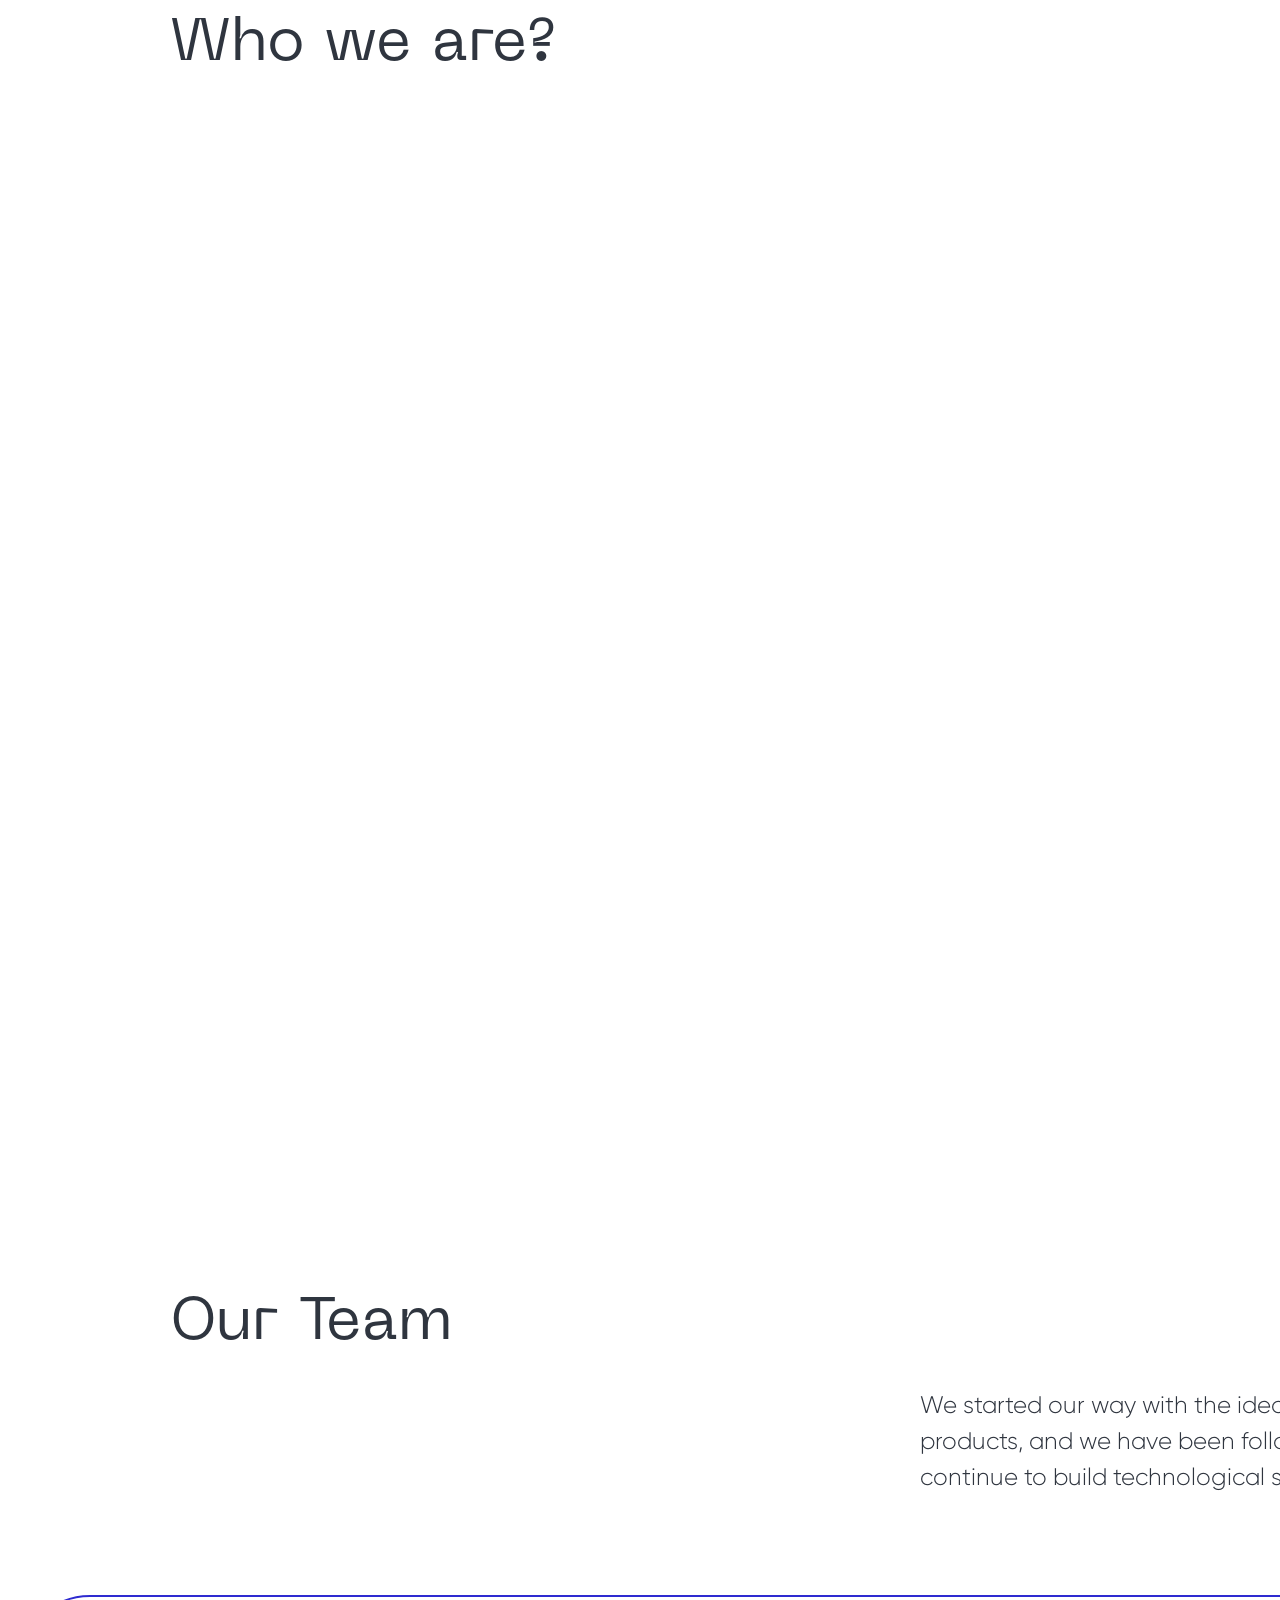
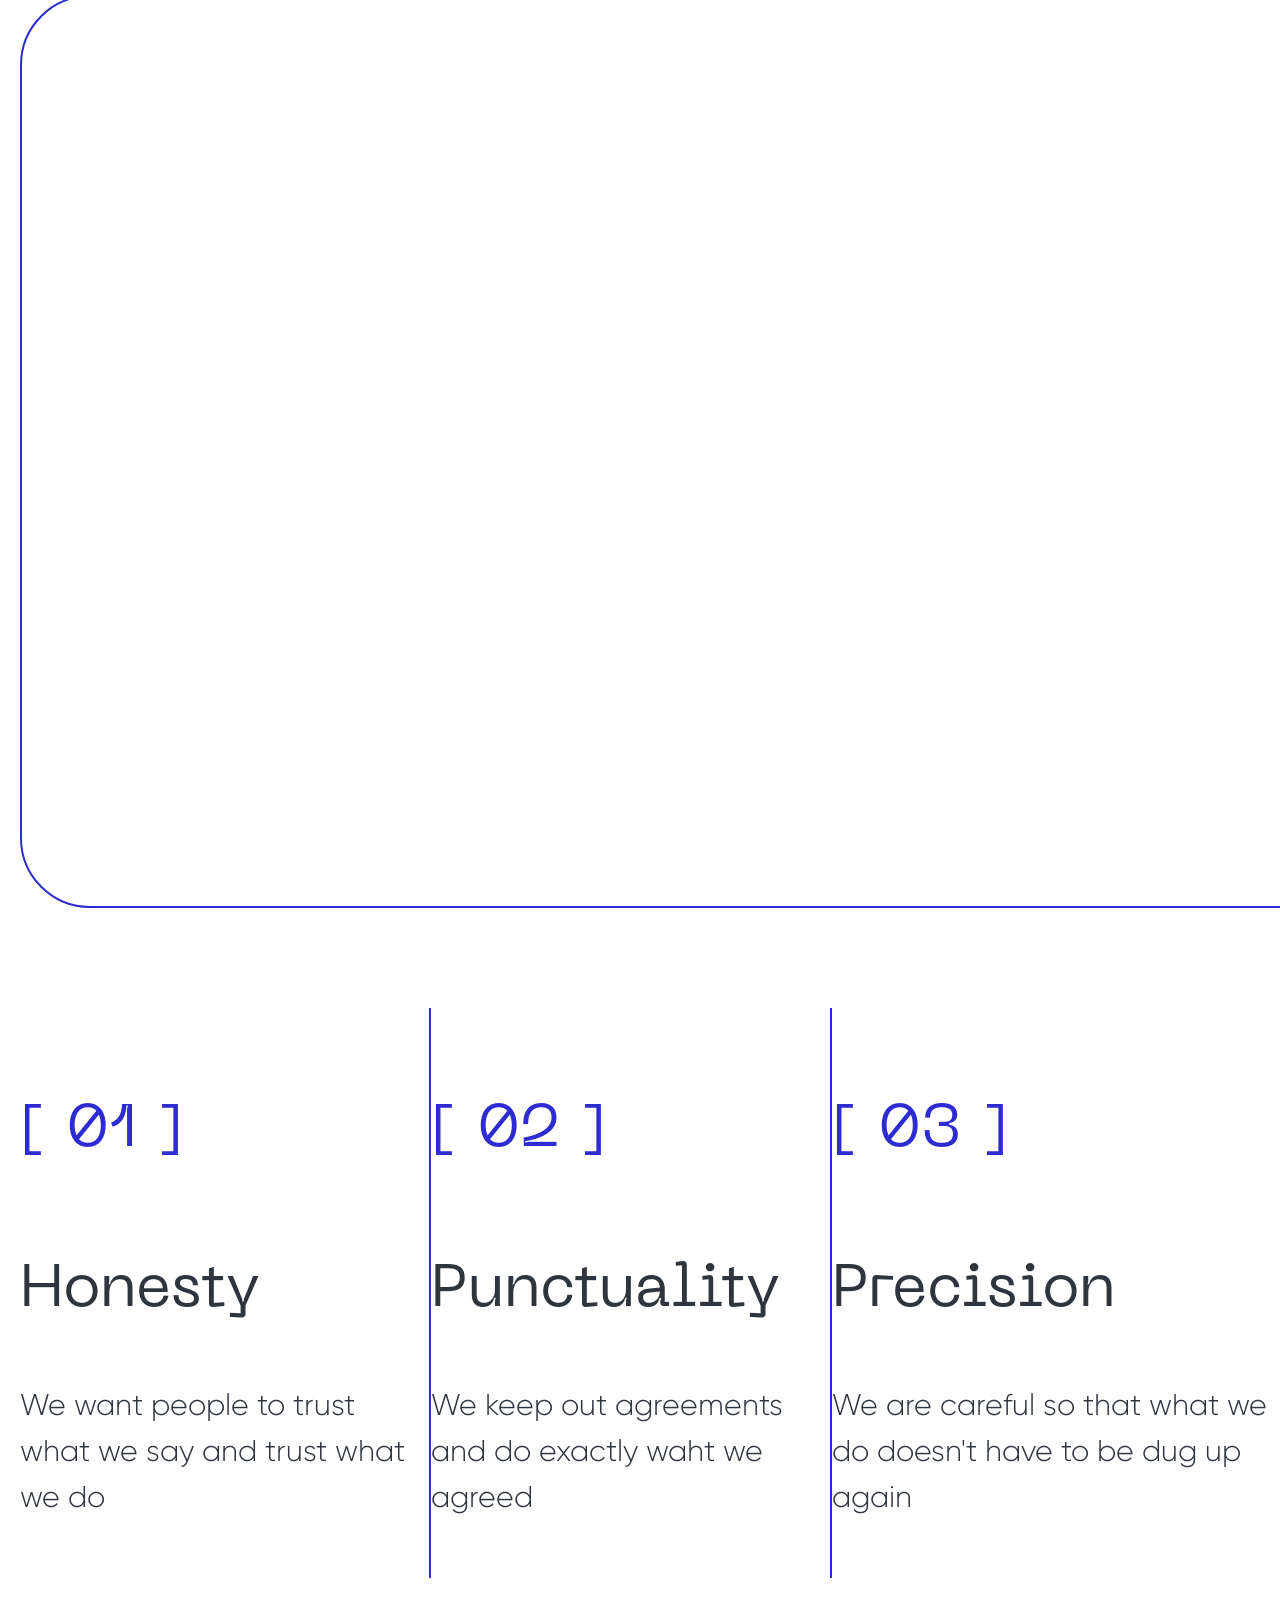
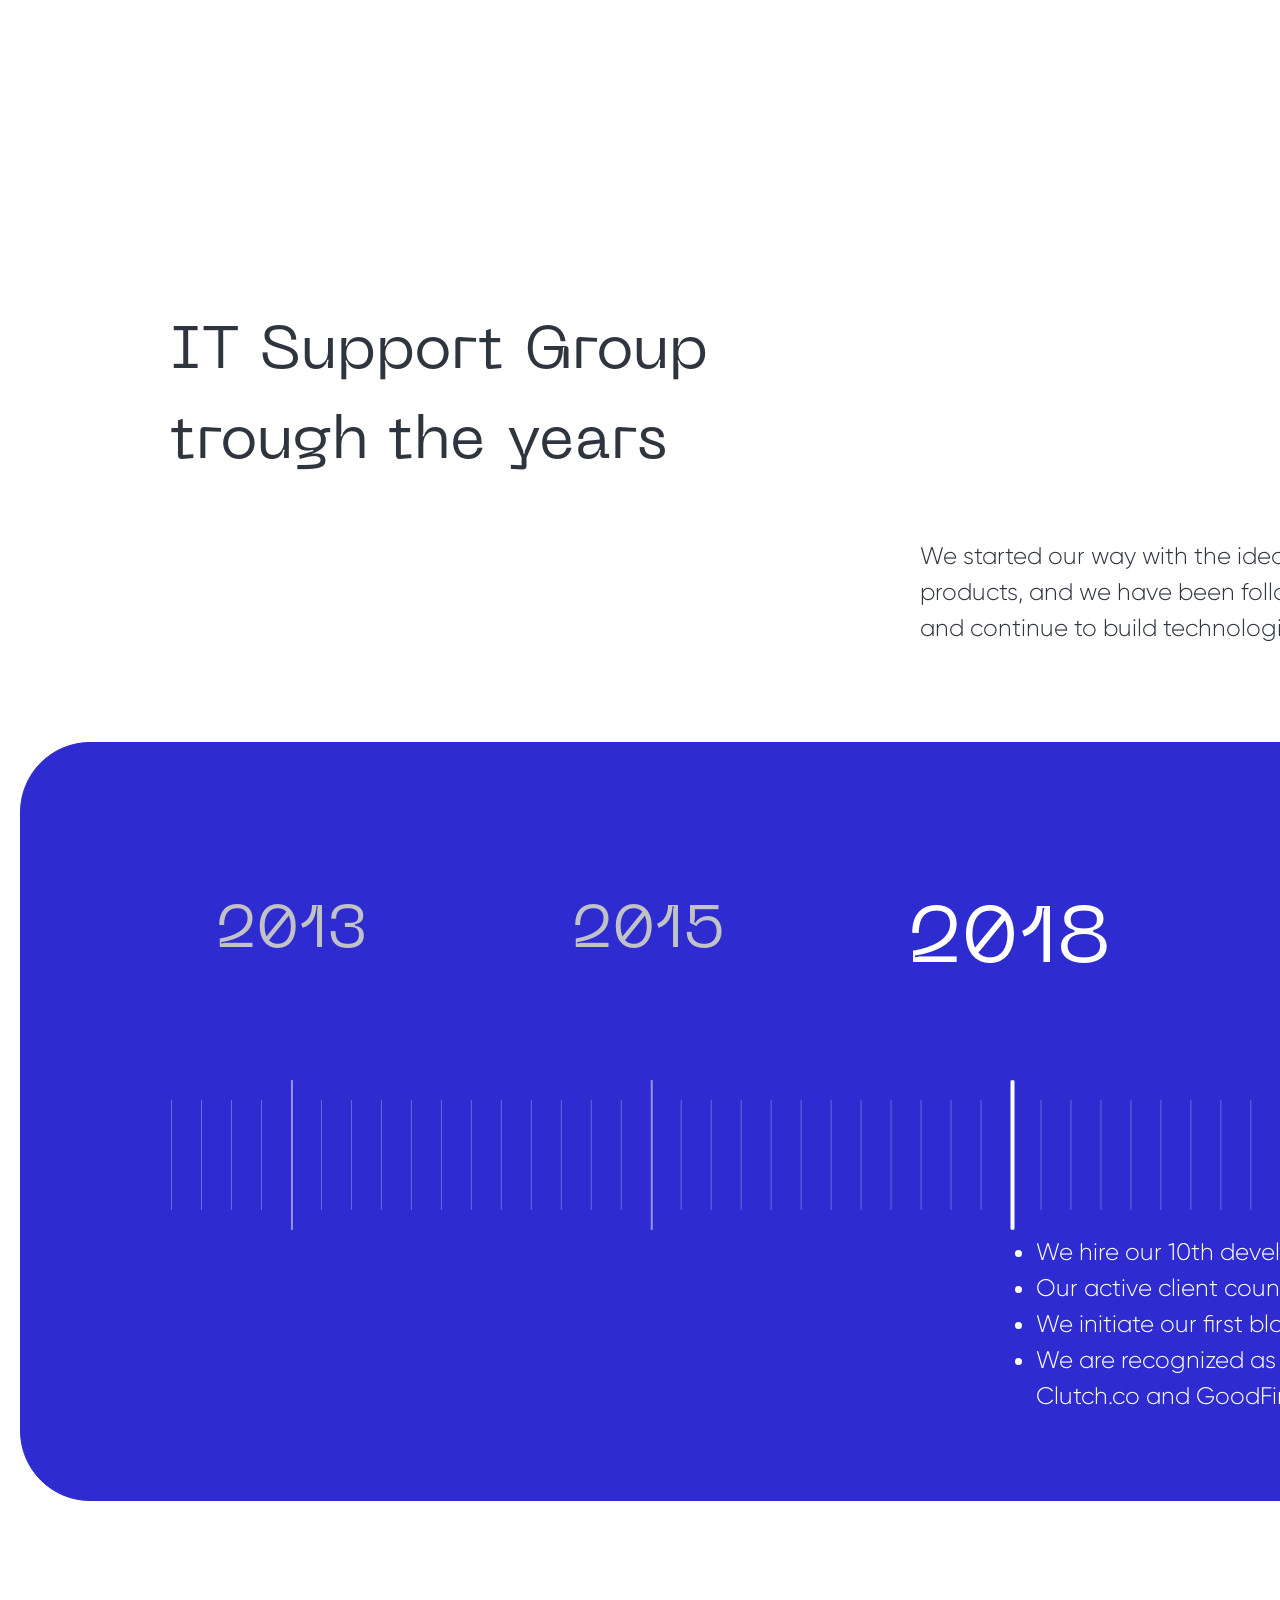
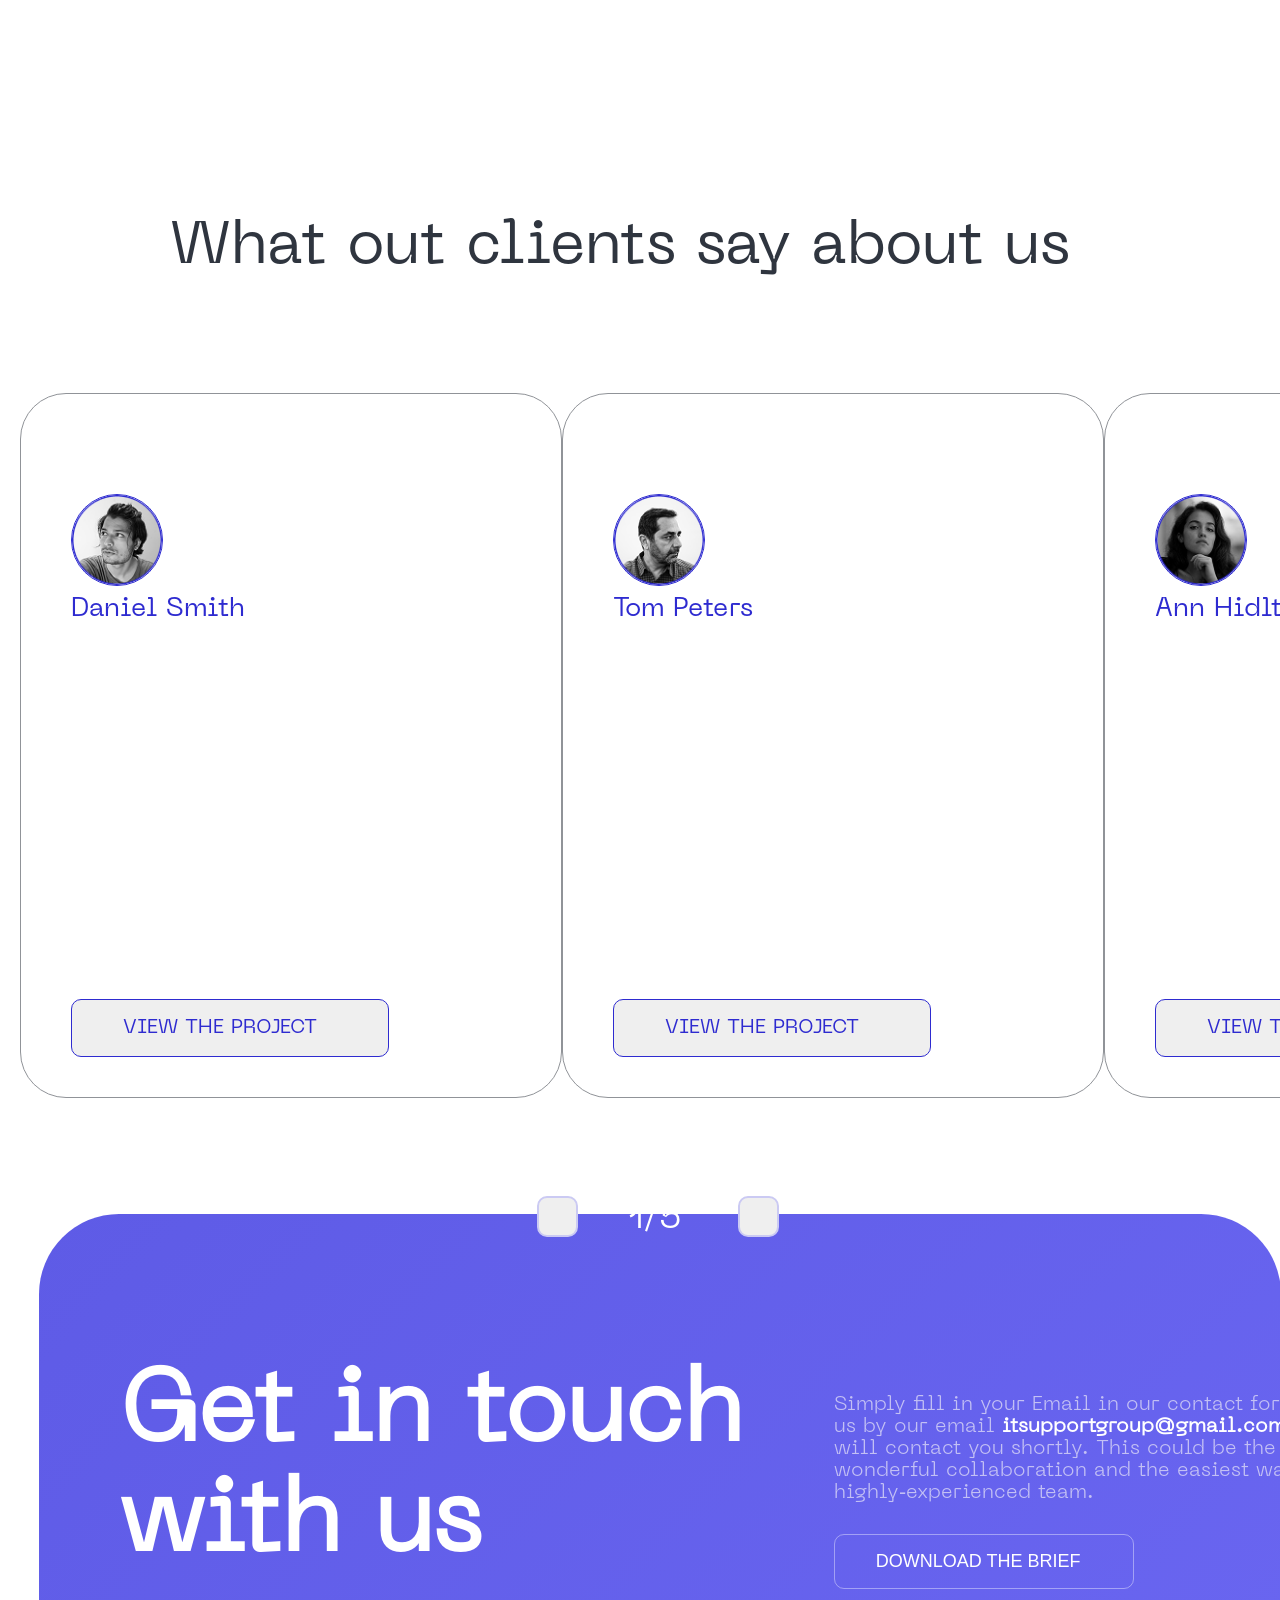
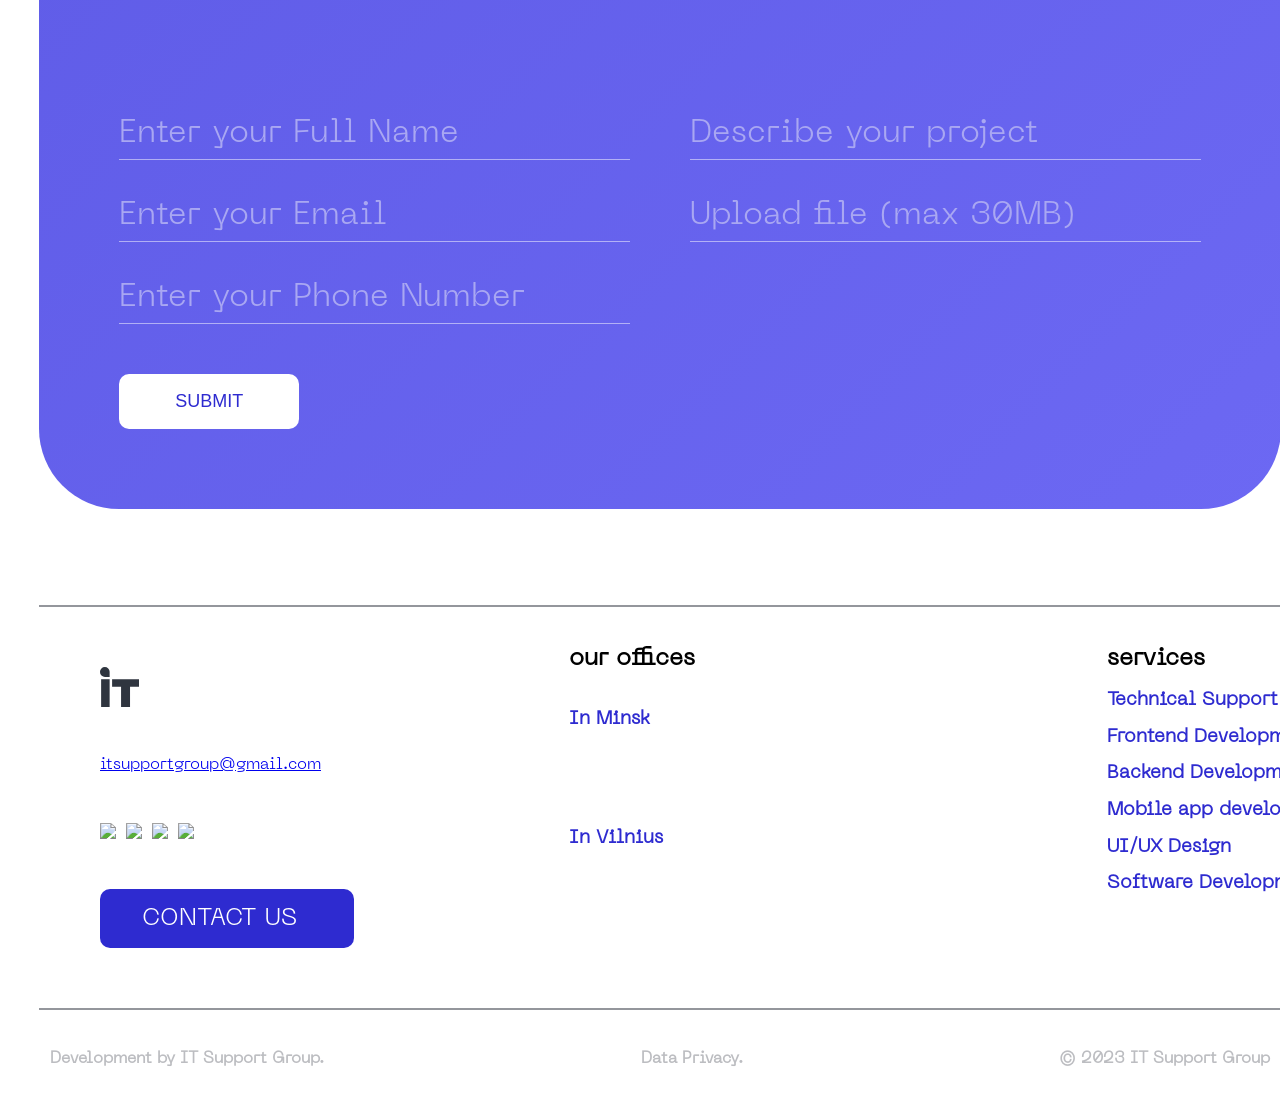
==== commit 978a4ac6: "." ====
--- a/pages/about.html
+++ b/pages/about.html
@@ -14,68 +14,57 @@
     <script src="../js/navigation-bar.js" defer></script>
     <script src="../js/about.js" defer></script>
     <link rel="stylesheet" href="../css/main/navigation.css">
-    <link rel="stylesheet" href="../css/footer.css">
-    <link rel="stylesheet" href="../css/footer-mobile.css">
     <link rel="stylesheet" href="../css/main/main.css">
     <link rel="stylesheet" href="../css/main/main-mobile.css">
 </head>
 
 <body>
     <!-- Header -->
-    <header>
-        <!-- Navigation bar -->
         <nav class="nav-bar">
-            <div class="left-side">
-                <a href="../index.html">
-                    <img src="../img/Logo.svg" alt="logo">
-                </a>
-                <ul>
-                    <li><a href="../pages/about.html">
-                        <div class="blue-box">
-                            <span class="links">about</span>
-                        </div>
-                    </a></li>
-                    <li><a href=""><span class="links">our services</span></a></li>
-                    <li><a href=""><span class="links">job openings</span></a></li>
-                </ul>
-            </div>
-
-            <div class="white-line">
-                
-            </div>
-            <div class="right-side">
-                <div id="lang-sel">
-                    <div class="languages">
-                        <p class="main-lang">EN</p>
-                        <img src="../img/arrow-square-down_black.svg" alt="arrow">
-                    </div>
-                    <div id="language-selector">
-                        <p id="enl">EN</p>
-                        <p id="ltl">LT</p>
-                    </div>
-                </div>
-                
-                <div class="button-div">
-                    <button class="contact"><span>CONTACT US </span> <img src="../img/Send.svg" alt="send"></button>
-                </div>
-            </div>
-        </nav>
-    </header>
-    <br>
-    <br>
-    <br>
-    <br>
-    <br>
-    <br>
-    <br>
-    <br>
-    <br>
-    <br>
-    <br>
-    <br>
-    <br>
-    <br>
-    <br>
+      <div class="white-box">
+        <img src="../img/menu.svg" alt="menu" id="menu-bar">
+      </div>
+      <div class="nav-bar-space">
+        <div class="left-side">
+          <a href="index.html">
+            <img src="../img/Logo_white.svg" alt="logo">
+          </a>
+          <ul>
+            <li><a href="../pages/about.html"><span class="links">about</span></a></li>
+            <li><a href=""><span class="links">our services</span></a></li>
+            <li><a href=""><span class="links">job openings</span></a></li>
+          </ul>
+        </div>
+
+        <div class="white-line"></div>
+
+
+        <div class="right-side">
+          <div id="lang-sel">
+            <div class="languages">
+              <p class="main-lang">EN</p>
+              <img src="../img/arrow-square-down.svg" alt="arrow">
+            </div>
+            <div id="language-selector">
+              <p id="enl">EN</p>
+              <p id="ltl">LT</p>
+            </div>
+          </div>
+
+          <div class="button-div">
+            <button class="contact"><span>CONTACT US</span> <img src="../img/Send.svg" alt="send"></button>
+          </div>
+        </div>
+      </div>
+
+
+      <img src="../img/logo_white.png" alt="logo-white" class="logo-mobile">
+
+      <div class="white-box">
+        <img src="../img/Button.svg" alt="button">
+      </div>
+
+    </nav>
 
 
         <div class="aboutBox">
@@ -260,9 +249,9 @@
                     <button class="rVBtn">VIEW THE PROJECT<i
                             class="fa-solid fa-arrow-up-right-from-square"></i></button>
                 </div>
-            </div> -->
-
-            <!-- <div class="reviews">
+            </div>
+
+             <div class="reviews">
                 <div class="rVBox">
                     <img class="rVImg" src="../img/rick.png" alt="rick">
                     <p class="rVHl rVBoxElem">Rick Grimes</p>
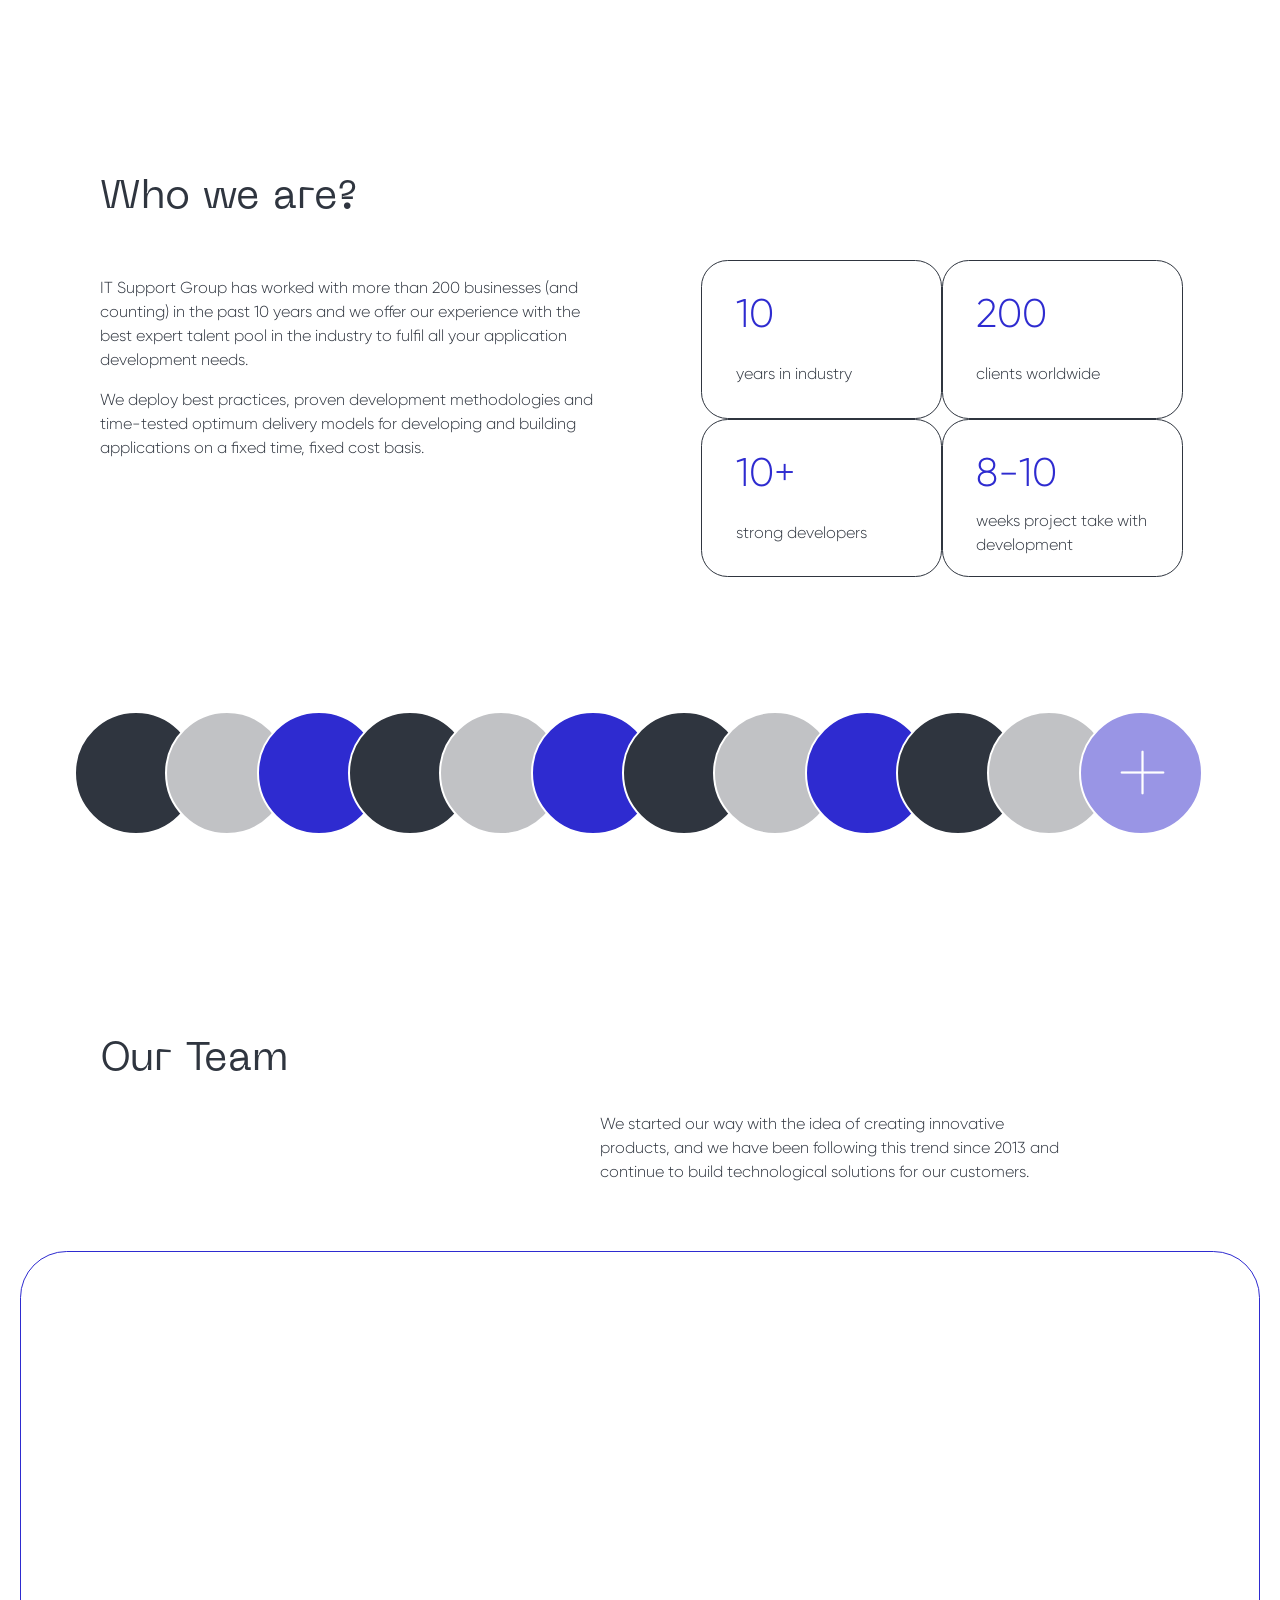
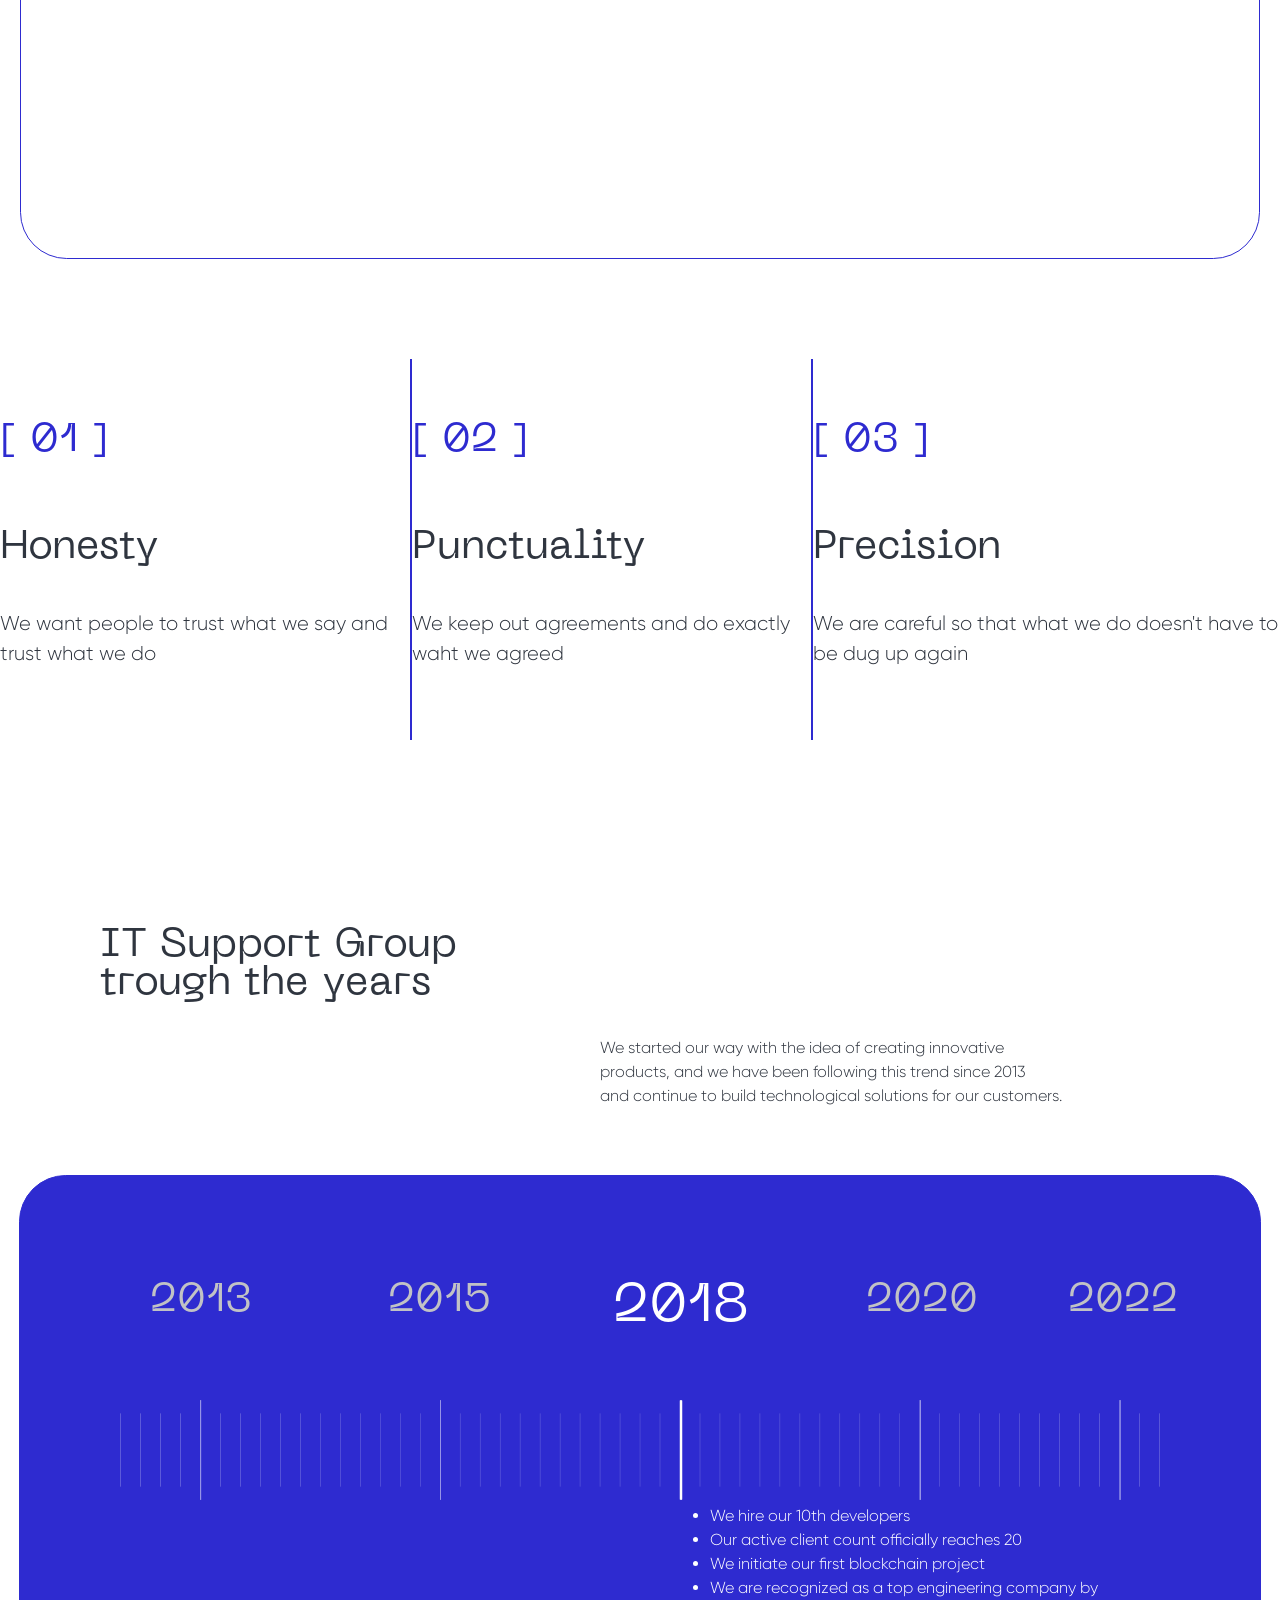
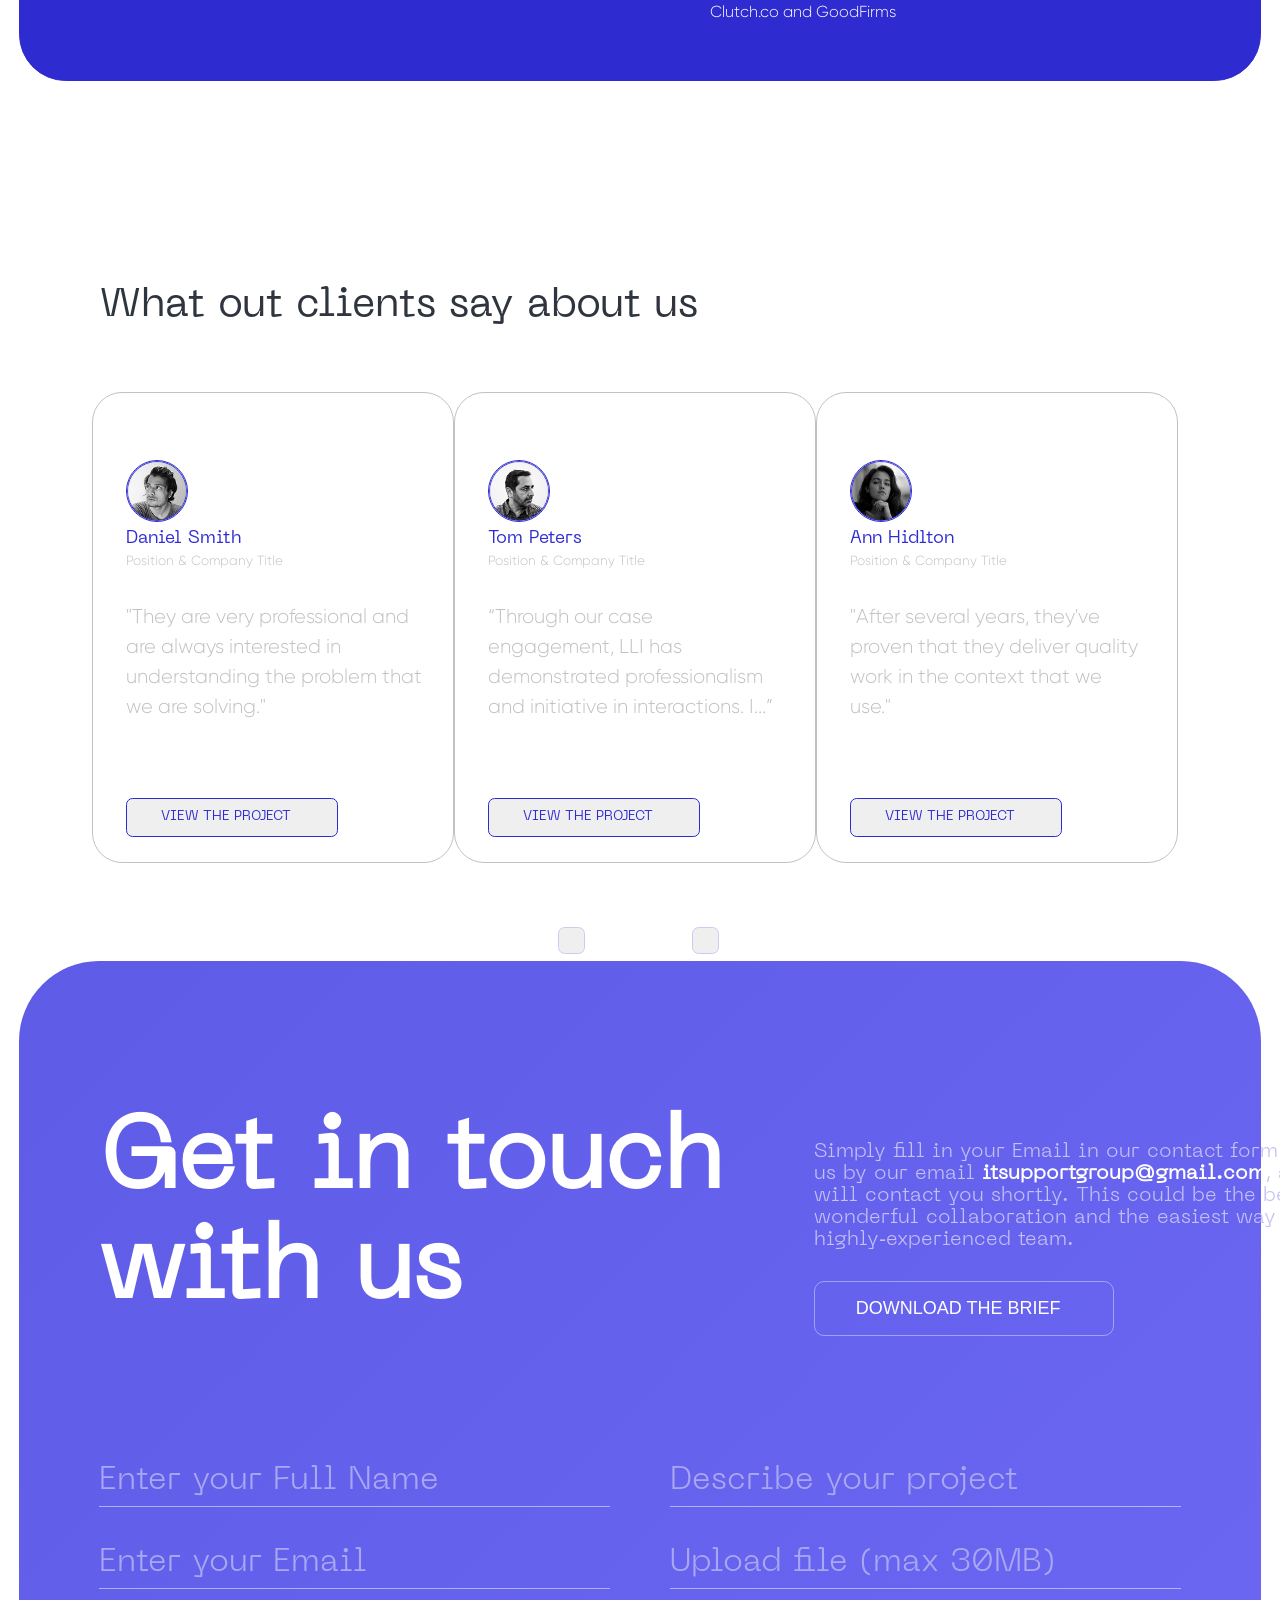
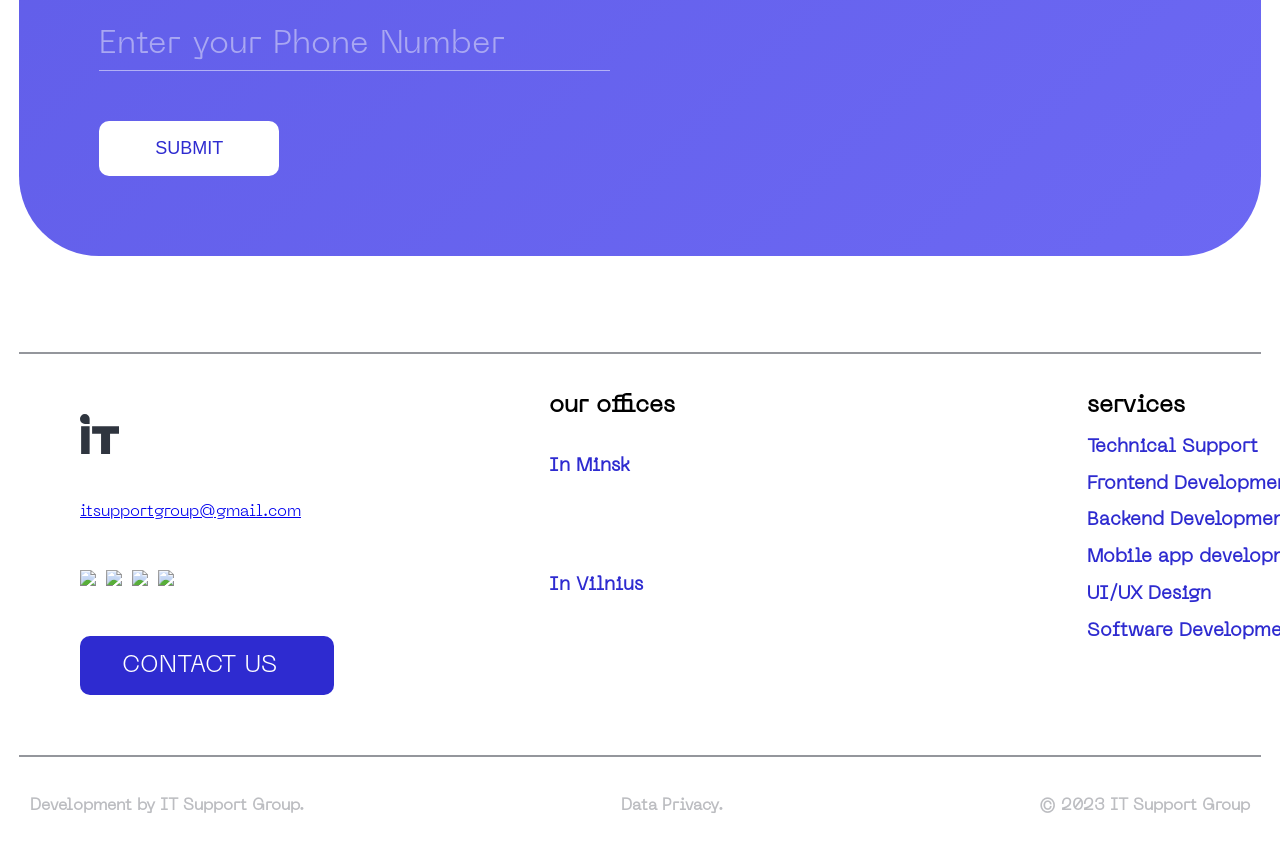
==== commit e2ee3bc3: "minor fix" ====
--- a/pages/about.html
+++ b/pages/about.html
@@ -20,54 +20,54 @@
 
 <body>
     <!-- Header -->
-        <nav class="nav-bar">
-      <div class="white-box">
-        <img src="../img/menu.svg" alt="menu" id="menu-bar">
-      </div>
-      <div class="nav-bar-space">
-        <div class="left-side">
-          <a href="index.html">
-            <img src="../img/Logo_white.svg" alt="logo">
-          </a>
-          <ul>
-            <li><a href="../pages/about.html"><span class="links">about</span></a></li>
-            <li><a href=""><span class="links">our services</span></a></li>
-            <li><a href=""><span class="links">job openings</span></a></li>
-          </ul>
-        </div>
-
-        <div class="white-line"></div>
-
-
-        <div class="right-side">
-          <div id="lang-sel">
-            <div class="languages">
-              <p class="main-lang">EN</p>
-              <img src="../img/arrow-square-down.svg" alt="arrow">
-            </div>
-            <div id="language-selector">
-              <p id="enl">EN</p>
-              <p id="ltl">LT</p>
-            </div>
-          </div>
-
-          <div class="button-div">
-            <button class="contact"><span>CONTACT US</span> <img src="../img/Send.svg" alt="send"></button>
-          </div>
-        </div>
-      </div>
-
-
-      <img src="../img/logo_white.png" alt="logo-white" class="logo-mobile">
-
-      <div class="white-box">
-        <img src="../img/Button.svg" alt="button">
-      </div>
+    <nav class="nav-bar">
+        <div class="white-box">
+            <img src="../img/menu.svg" alt="menu" id="menu-bar">
+        </div>
+        <div class="nav-bar-space">
+            <div class="left-side">
+                <a href="index.html">
+                    <img src="../img/Logo_white.svg" alt="logo">
+                </a>
+                <ul>
+                    <li><a href="../pages/about.html"><span class="links">about</span></a></li>
+                    <li><a href=""><span class="links">our services</span></a></li>
+                    <li><a href=""><span class="links">job openings</span></a></li>
+                </ul>
+            </div>
+
+            <div class="white-line"></div>
+
+
+            <div class="right-side">
+                <div id="lang-sel">
+                    <div class="languages">
+                        <p class="main-lang">EN</p>
+                        <img src="../img/arrow-square-down.svg" alt="arrow">
+                    </div>
+                    <div id="language-selector">
+                        <p id="enl">EN</p>
+                        <p id="ltl">LT</p>
+                    </div>
+                </div>
+
+                <div class="button-div">
+                    <button class="contact"><span>CONTACT US</span> <img src="../img/Send.svg" alt="send"></button>
+                </div>
+            </div>
+        </div>
+
+
+        <img src="../img/logo_white.png" alt="logo-white" class="logo-mobile">
+
+        <div class="white-box">
+            <img src="../img/Button.svg" alt="button">
+        </div>
 
     </nav>
 
 
-        <div class="aboutBox">
+    <div class="aboutBox">
 
         <!-- Who we are? -->
         <div class="wWTab">
@@ -251,7 +251,7 @@
                 </div>
             </div>
 
-             <div class="reviews">
+            <div class="reviews">
                 <div class="rVBox">
                     <img class="rVImg" src="../img/rick.png" alt="rick">
                     <p class="rVHl rVBoxElem">Rick Grimes</p>
--- a/css/about/about.css
+++ b/css/about/about.css
@@ -3,7 +3,6 @@
     margin: 0;
     padding: 0;
     overflow-x: hidden;
-    box-sizing: border-box;
 }
 
 
@@ -17,23 +16,26 @@
     src: url(../../Fonts/Gilroy-Light.otf);
 }
 
+.nav-bar {
+    top: 0;
+}
+
+/* common */
 :root {
     --blue: #2e2bd0;
     --light_Blue: #CBCAF3;
     --dark_grey: #2f353f;
-    --grey: #2f353fb3;
-    --light_grey: #ffffff80;
+    --grey: #2F353F;
+    --light_grey: #909398;
     --white: #FFFFFF;
 }
-
-
 
 /* common */
 #tabNames {
-    margin: 0 0 0 9.375rem;
+    margin: 0 0 0 7.8125vw;
     font-family: "Neue Machina";
-    font-size: 3.75rem;
-    line-height: 150%;
+    font-size: 3.125vw;
+    line-height: auto;
     color: var(--dark_grey)
 }
 
@@ -42,11 +44,8 @@
 
 /* Main box */
 .aboutBox {
-    position: relative;
     margin: 0 auto;
-    max-width: 120rem;
-    width: 100%;
-    padding: 0 20px;
+    width: 100vw;
 }
 
 
@@ -54,83 +53,183 @@
 
 /* Who we are */
 .wWTab {
-    height: 61.1875rem;
-}
+    margin-top: 14.0104vw;
+    height: 51.6667vw;
+}
+
+.wWMain {
+    display: flex;
+    margin-top: 3.3333vw;
+    margin-bottom: 10.4167vw;
+}
+
+.wWText {
+    margin-left: 7.8125vw;
+    font-family: "Gilroy";
+    font-size: 1.25vw;
+    line-height: 1.875vw;
+    color: var(--grey);
+}
+
+.wWText p {
+    width: 39.1667vw;
+}
+
+.wWInfo {
+    margin-left: 7.8125vw;
+    flex-wrap: wrap;
+    display: flex;
+    font-family: "Gilroy";
+    font-size: 1.25vw;
+    line-height: 1.875vw;
+    color: var(--grey);
+}
+
+.info {
+    border: .0521vw solid var(--grey);
+    border-radius: 2.0833vw;
+    height: 12.2396vw;
+    width: 18.6458vw;
+}
+
+.wWInfoText {
+    margin-left: 2.6042vw;
+    font-family: "Gilroy";
+}
+
+.wWInfoTop {
+    margin: 2.6042vw 0 0 2.6042vw;
+    color: var(--blue);
+    font-size: 3.125vw;
+    line-height: 3.125vw;
+}
+
+.wWInfoBottom {
+    margin-top: 2.1875vw;
+    color: var(--grey);
+}
+
+.wWBtm {
+    margin-top: 1.25vw;
+}
+
+.decoration {
+    margin-left: 8.3333vw;
+    display: flex;
+    height: 9.375vw;
+}
+
+.wWBall {
+    width: 9.375vw;
+    height: 9.375vw;
+    border: .1563vw solid var(--white);
+    border-radius: 100%;
+    margin-left: -2.5521vw;
+}
+
+.wWBallBlue {
+    background-color: var(--blue);
+}
+
+.wWBallBlack {
+    background-color: var(--dark_grey);
+}
+
+.wWBallGrey {
+    background-color: var(--light_grey);
+}
+
+.wWBallLast {
+    cursor: pointer;
+    background-color: #9995e5;
+    text-align: center;
+    display: flex;
+    align-items: center;
+}
+
+.wWPlus {
+    color: #2e2bd0;
+    text-align: center;
+    padding-left: 1.5625vw;
+    height: 6.5104vw;
+    width: 6.5104vw;
+}
+
 
 
 
 
 /* Our Team */
 .oTTab {
-    margin-top: 18.75rem;
-    height: 120.5625rem;
+    margin-top: 15.625vw;
+    height: 100.4688vw;
 }
 
 /* Text under "Our Team" */
 #oTTopTxt {
-    width: 44.6875rem;
-    height: 6.75rem;
-    margin: 1.125rem 0rem 6.25rem 56.25rem;
-    font-family: "Gilroy";
-    font-size: 1.5rem;
-    line-height: 2.25rem;
+    width: 37.2396vw;
+    height: 5.625vw;
+    margin: 2.6042vw 0 5.2083vw 46.875vw;
+    font-family: "Gilroy";
+    font-size: 1.25vw;
+    line-height: 1.875vw;
     color: var(--grey);
 }
 
 /* Image */
 .oTImg {
     box-sizing: border-box;
-    width: 116.25rem;
-    height: 57.0625rem;
+    width: 96.875vw;
+    height: 47.5521vw;
     margin: 0 auto;
     background: url(../../img/our_team.png);
     background-size: cover;
-    border: .125rem solid var(--blue);
-    border-radius: 4.375rem;
+    border: .1042vw solid var(--blue);
+    border-radius: 3.6458vw;
 }
 
 /* Cards */
 .oTCards {
-    margin: 6.25rem auto 0 auto;
+    margin: 7.8125vw auto 0 auto;
     justify-content: space-around;
     display: flex;
 }
 
 .oTCard {
-    height: 25.5rem;
-    margin-top: 6.25rem;
+    height: 21.25vw;
+    margin-top: 5.2083vw;
 }
 
 #oTLine {
     /* Line */
-    width: 0rem;
-    height: 35.5rem;
-    border: .0625rem solid var(--blue);
+    width: 0;
+    height: 29.5833vw;
+    border: .0521vw solid var(--blue);
 }
 
 .oTCardTop {
     /* top part of a card */
     color: var(--blue);
     font-family: "Neue Machina";
-    font-size: 3.75rem;
-    line-height: 2.875rem;
-    margin: 0rem 0rem 7.125rem 0rem;
+    font-size: 3.125vw;
+    line-height: 2.3958vw;
+    margin: 0 0 5.9375vw 0;
 }
 
 .oTCardMiddle {
     /* middle part of a card */
     font-family: "Neue Machina";
-    font-size: 3.75rem;
-    line-height: 2.875rem;
-    margin: 0 0 4.25rem 0;
+    font-size: 3.125vw;
+    line-height: 2.3958vw;
+    margin: 0 0 3.5417vw 0;
     color: var(--dark_grey)
 }
 
 .oTCardBottom {
     /* bottom part of a card */
     font-family: "Gilroy";
-    font-size: 1.875rem;
-    line-height: 2.875rem;
+    font-size: 1.5625vw;
+    line-height: 2.3958vw;
     color: var(--grey);
     margin: 0;
 }
@@ -140,95 +239,95 @@
 
 /* IT Support Group trough the years */
 .sGTab {
-    margin-top: 18.75rem;
-    height: 74.6875rem;
+    margin-top: 15.625vw;
+    height: 59.4167vw;
 }
 
 #sGTop {
-    width: 44.6875rem;
-    height: 6.75rem;
-    margin: 3.125rem 0rem 6rem 56.25rem;
-    font-family: "Gilroy";
-    font-size: 1.5rem;
-    line-height: 2.25rem;
+    width: 37.2396vw;
+    height: 5.625vw;
+    margin: 2.6042vw 0 5.2083vw 46.875vw;
+    font-family: "Gilroy";
+    font-size: 1.25vw;
+    line-height: 1.875vw;
     color: var(--grey);
 }
 
 .sGCard {
     margin: auto;
-    height: 47.3125rem;
-    width: 116.25rem;
-    border: .0625rem solid var(--blue);
-    border-radius: 4.375rem;
+    height: 39.4271vw;
+    width: 96.875vw;
+    border: .0521vw solid var(--blue);
+    border-radius: 3.6458vw;
     background-color: var(--blue);
 }
 
 .sGYears {
-    margin: 6.25rem 0 6.25rem 0;
-    display: flex;
-    width: 97.5rem;
+    margin: 5.2083vw 0 5.2083vw 0;
+    display: flex;
+    width: 81.25vw;
 }
 
 #hLYear {
-    margin: 3.75rem 10.9375rem 0 11.4375rem;
-    font-family: 'Neue Machina';
-    font-size: 5rem;
-    height: 4.8125rem;
-    line-height: 4.8125rem;
+    margin: 3.125vw 9.1146vw 0 9.5313vw;
+    font-family: 'Neue Machina';
+    font-size: 4.1667vw;
+    height: 4.0104vw;
+    line-height: 4.0104vw;
     color: white;
 }
 
 #kk13 {
-    height: 3.625rem;
-    margin: 3.75rem 12.75rem 0 12.1875rem;
-    font-family: 'Neue Machina';
-    font-size: 3.75rem;
-    line-height: 3.625rem;
+    height: 3.0208vw;
+    margin: 3.125vw 10.625vw 0 10.1563vw;
+    font-family: 'Neue Machina';
+    font-size: 3.125vw;
+    line-height: 3.0208vw;
     color: var(--light_grey);
 }
 
 #kk15 {
-    margin: 3.75rem 0 0 0;
-    height: 3.625rem;
-    font-family: 'Neue Machina';
-    font-size: 3.75rem;
-    line-height: 3.625rem;
+    margin: 3.125vw 0 0 0;
+    height: 3.0208vw;
+    font-family: 'Neue Machina';
+    font-size: 3.125vw;
+    line-height: 3.0208vw;
     color: var(--light_grey);
 }
 
 #kk20 {
-    margin: 3.75rem 0 0 0;
-    height: 3.625rem;
-    font-family: 'Neue Machina';
-    font-size: 3.75rem;
-    line-height: 3.625rem;
+    margin: 3.125vw 0 0 0;
+    height: 3.0208vw;
+    font-family: 'Neue Machina';
+    font-size: 3.125vw;
+    line-height: 3.0208vw;
     color: var(--light_grey);
 }
 
 #kk22 {
-    margin: 3.75rem 0 0 8.5rem;
-    height: 3.625rem;
-    font-family: 'Neue Machina';
-    font-size: 3.75rem;
-    line-height: 3.625rem;
+    margin: 3.125vw 0 0 7.0833vw;
+    height: 3.0208vw;
+    font-family: 'Neue Machina';
+    font-size: 3.125vw;
+    line-height: 3.0208vw;
     color: var(--light_grey);
 }
 
 #sGImg {
-    margin-left: 9.375rem;
-    height: 9.375rem;
-    width: 97.5rem;
+    margin-left: 7.8125vw;
+    height: 7.8125vw;
+    width: 81.25vw;
 
 }
 
 .sGList {
     /* List in bottom of div */
-    margin: 0 0 0 60.9375rem;
-    width: 40.625rem;
-    height: 11.25rem;
+    margin: 0 0 0 50.7813vw;
+    width: 33.8542vw;
+    height: 9.375vw;
     font-family: 'Gilroy';
-    font-size: 1.5rem;
-    line-height: 2.25rem;
+    font-size: 1.25vw;
+    line-height: 1.875vw;
     color: white;
 }
 
@@ -237,21 +336,21 @@
 
 /* What our clients say about us */
 .rVTab {
-    margin-top: 18.75rem;
-    height: 63.1875rem;
+    margin-top: 15.625vw;
+    height: 52.6563vw;
 }
 
 .reviews {
-    width: 102.75rem;
-    height: 43.9375rem;
-    margin: 6.25rem auto 0 auto;
+    width: 85.625vw;
+    height: 36.6146vw;
+    margin: 5.2083vw auto 0 auto;
 }
 
 .rVBox {
-    height: 43.9375rem;
-    width: 33.75rem;
-    border: .0625rem solid #909398;
-    border-radius: 2.875rem;
+    height: 36.6146vw;
+    width: 28.125vw;
+    border: .0521vw solid var(--light_grey);
+    border-radius: 2.3438vw;
     float: left;
 }
 
@@ -261,56 +360,59 @@
 }
 
 .rVImg {
-    border: .0625rem solid var(--blue);
-    border-radius: 6.25rem;
-    width: 5.625rem;
-    height: 5.625rem;
-    margin: 6.25rem 25rem 0rem 3.125rem;
+    border: .0521vw solid var(--blue);
+    border-radius: 5.2083vw;
+    width: 4.6875vw;
+    height: 4.6875vw;
+    margin: 5.2083vw 20.8333vw 0 2.6042vw;
 }
 
 .rVBoxElem {
     font-family: 'Neue Machina';
-    margin: 0rem;
-    padding-left: 3.125rem;
+    margin: 0;
+    padding-left: 2.6042vw;
 
 }
 
 .rVHl {
     font-family: 'Neue Machina';
-    font-size: 1.625rem;
-    width: 12.8125rem;
+    font-size: 1.3542vw;
+    width: 10.6771vw;
     line-height: 150%;
     color: var(--blue);
 }
 
 .rVPos {
+    color: var(--light_grey);
     font-family: 'Gilroy';
-    font-size: 1.25rem;
+    font-size: 1.0417vw;
     line-height: 130%;
 }
 
 .rVQt {
-    padding-top: 3.125rem;
+    color: var(--light_grey);
+    padding-top: 2.6042vw;
     font-family: 'Gilroy';
-    font-size: 1.875rem;
+    font-size: 1.5625vw;
     line-height: 150%;
 }
 
 .rVBtn {
+
     cursor: pointer;
-    margin: 7.125rem 0rem 0rem 3.125rem;
-    height: 3.625rem;
-    width: 19.875rem;
-    border-radius: .625rem;
-    border: .0625rem solid var(--blue);
-    font-family: 'Neue Machina';
-    font-size: 1.25rem;
-    line-height: 1.1875rem;
+    margin: 5.9375vw 0 0 2.6042vw;
+    height: 3.0208vw;
+    width: 16.5625vw;
+    border-radius: .5208vw;
+    border: .0521vw solid var(--blue);
+    font-family: 'Neue Machina';
+    font-size: 1.0417vw;
+    line-height: .9896vw;
     color: var(--blue);
 }
 
 .rVBtn .fa-solid {
-    padding-left: 1.25rem;
+    padding-left: 1.0417vw;
 }
 
 .rVBtn:hover {
@@ -320,20 +422,20 @@
 }
 
 .rVPages {
-    width: 15.375rem;
-    height: 2.625rem;
-    margin: 6.25rem auto 0 auto;
+    width: 12.8125vw;
+    height: 2.1875vw;
+    margin: 5.2083vw auto 0 auto;
     display: flex;
 }
 
 .rVSlct {
     cursor: pointer;
-    height: 2.5625rem;
-    width: 2.5625rem;
+    height: 2.1354vw;
+    width: 2.1354vw;
     text-align: center;
-    border: .125rem solid var(--light_Blue);
-    border-radius: .625rem;
-    font-size: 1.25rem;
+    border: .1042vw solid var(--light_Blue);
+    border-radius: .5208vw;
+    font-size: 1.0417vw;
     color: var(--light_Blue);
     transition: 0.3s;
 }
@@ -344,11 +446,9 @@
 }
 
 #rVInd {
-    margin: 0rem 3.125rem 0rem 3.125rem;
-    font-family: 'Neue Machina';
-    font-size: 2rem;
+    margin: 0 2.6042vw 0 2.6042vw;
+    font-family: 'Neue Machina';
+    font-size: 1.6667vw;
     line-height: 150%;
-    width: 3.75rem;
-}
-
-
+    width: 3.125vw;
+}
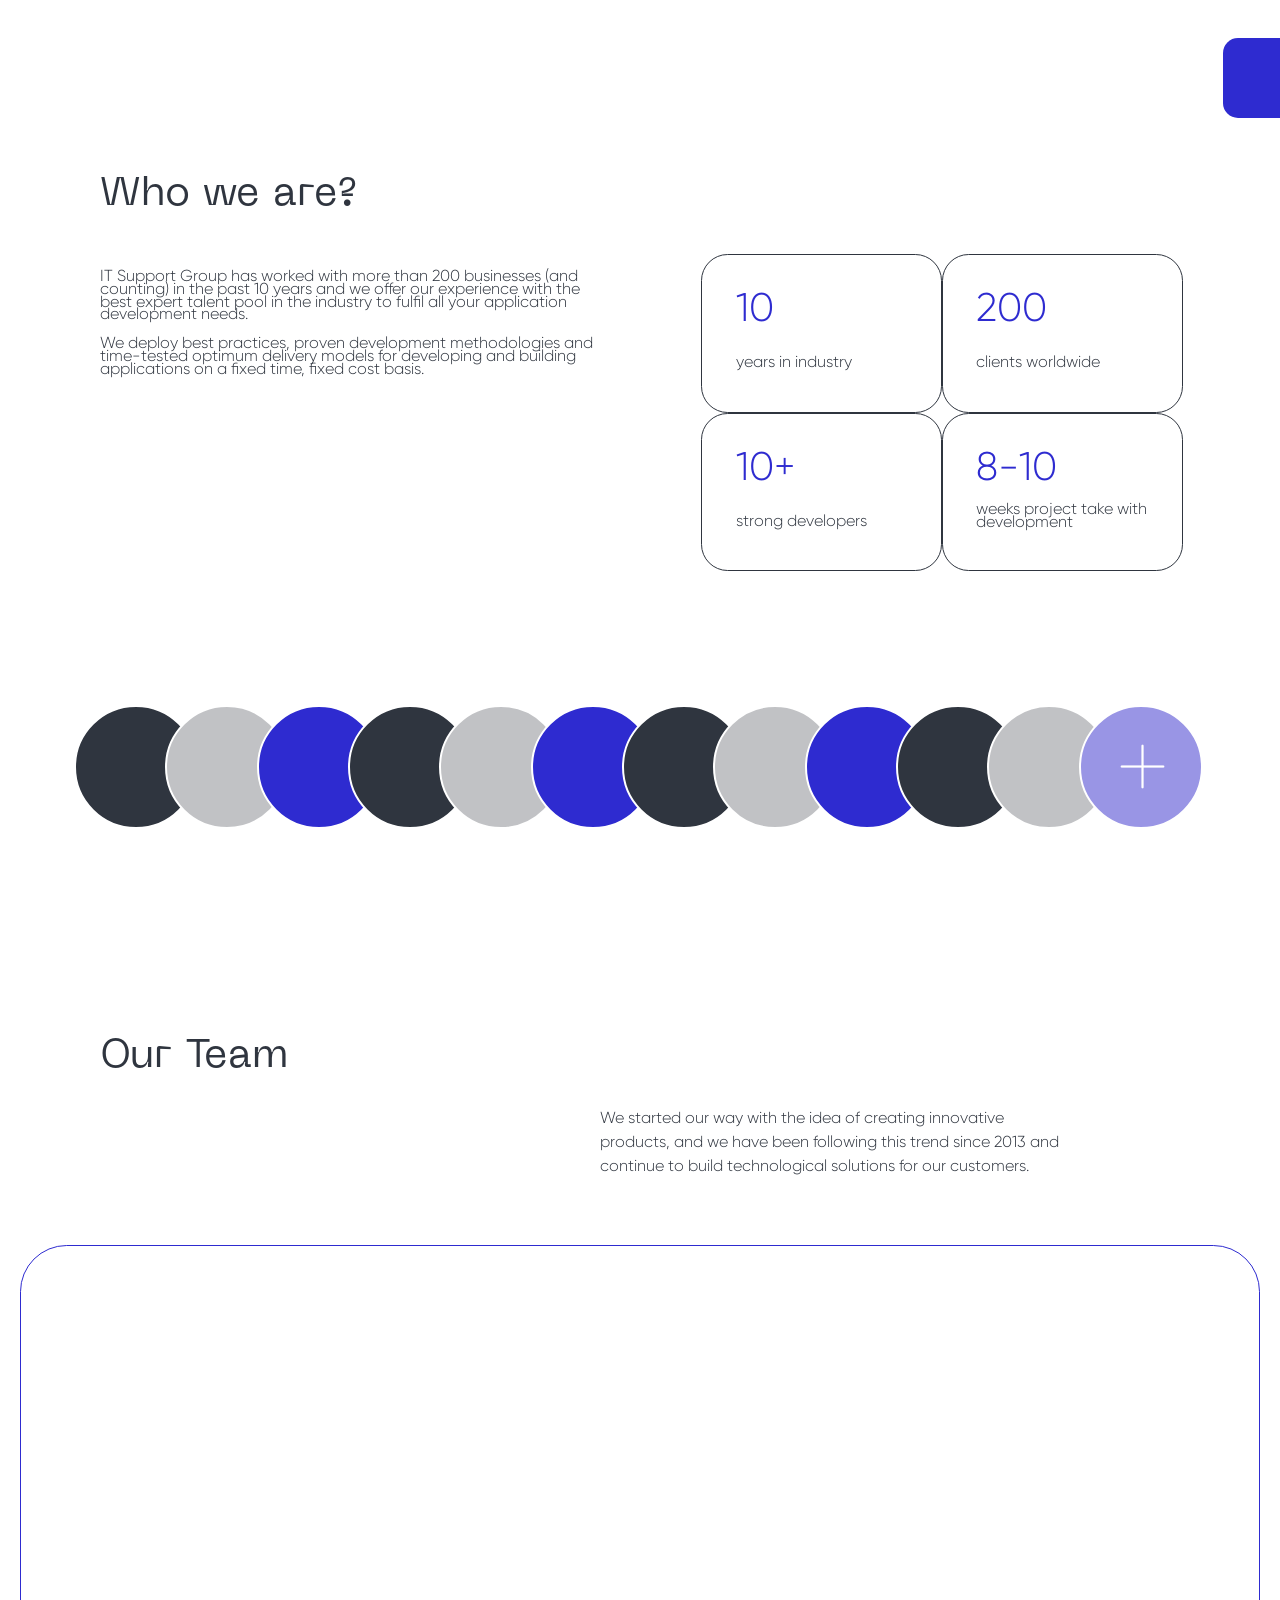
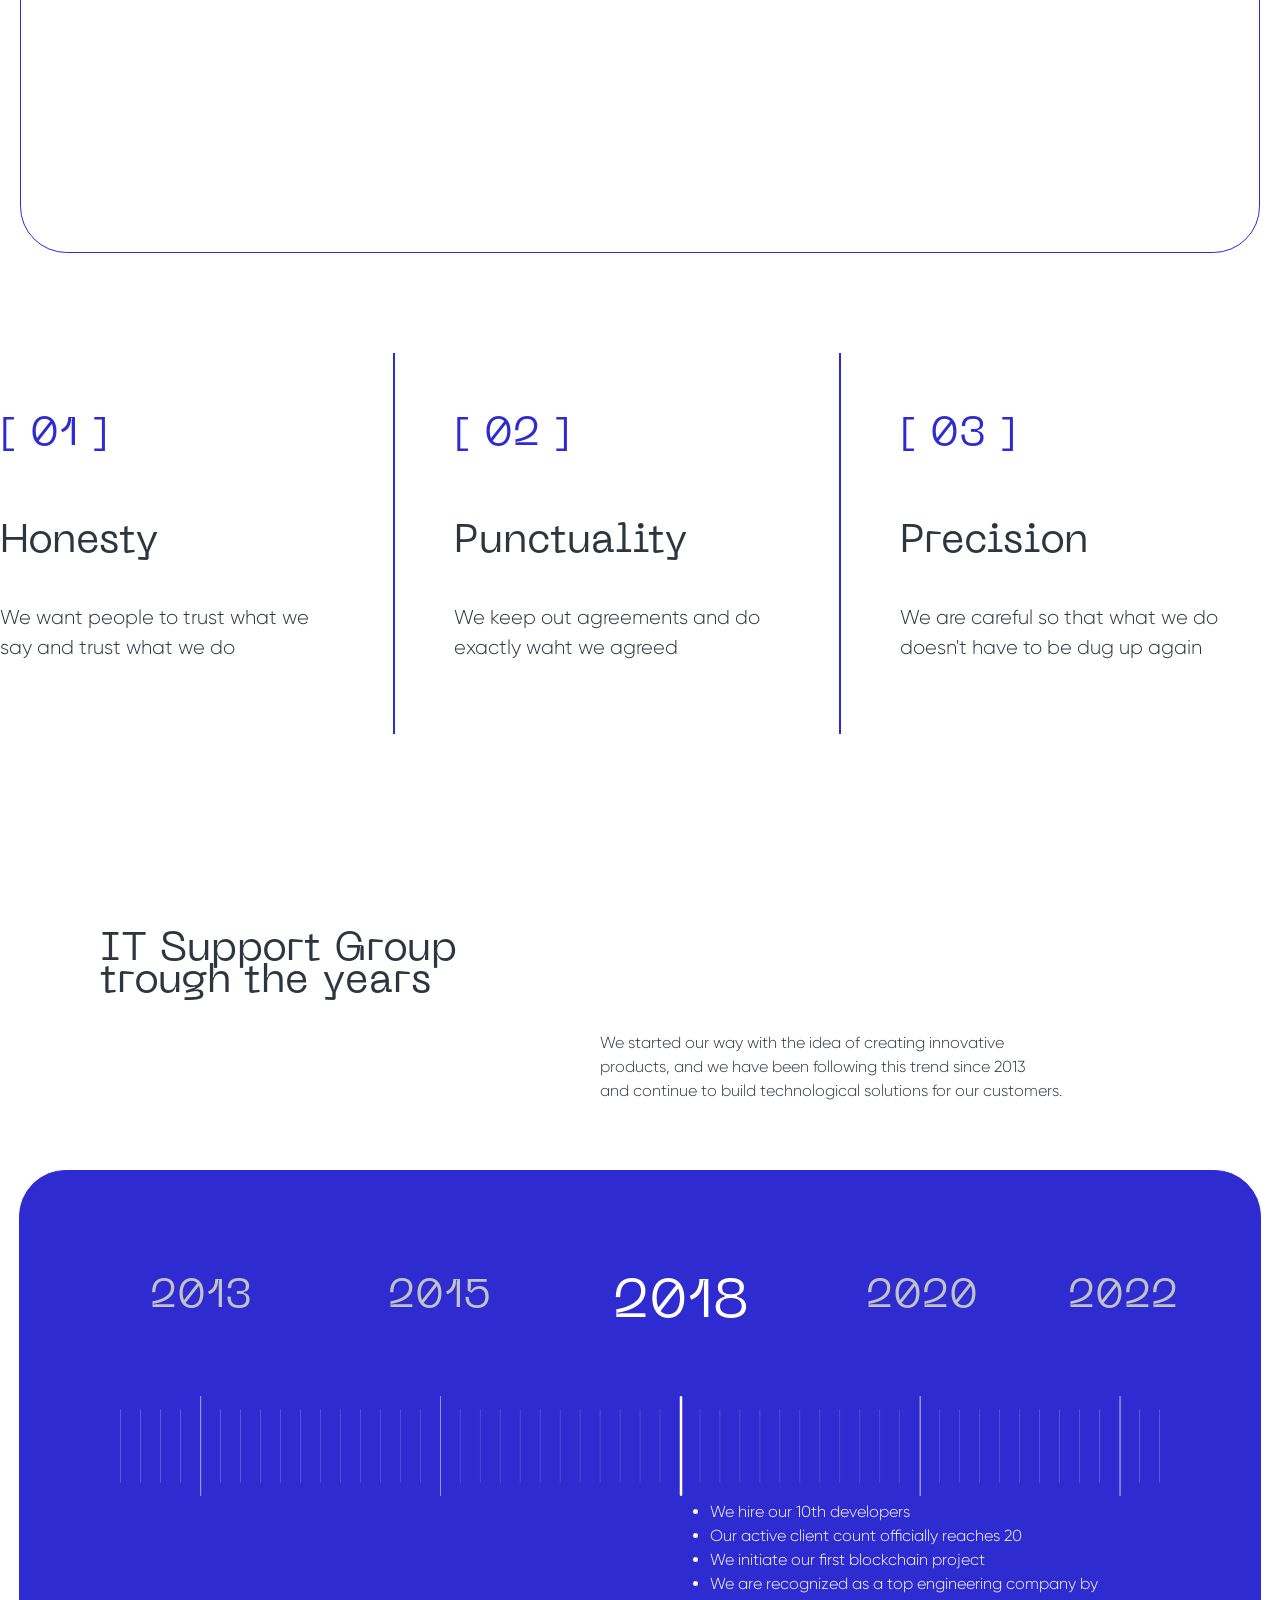
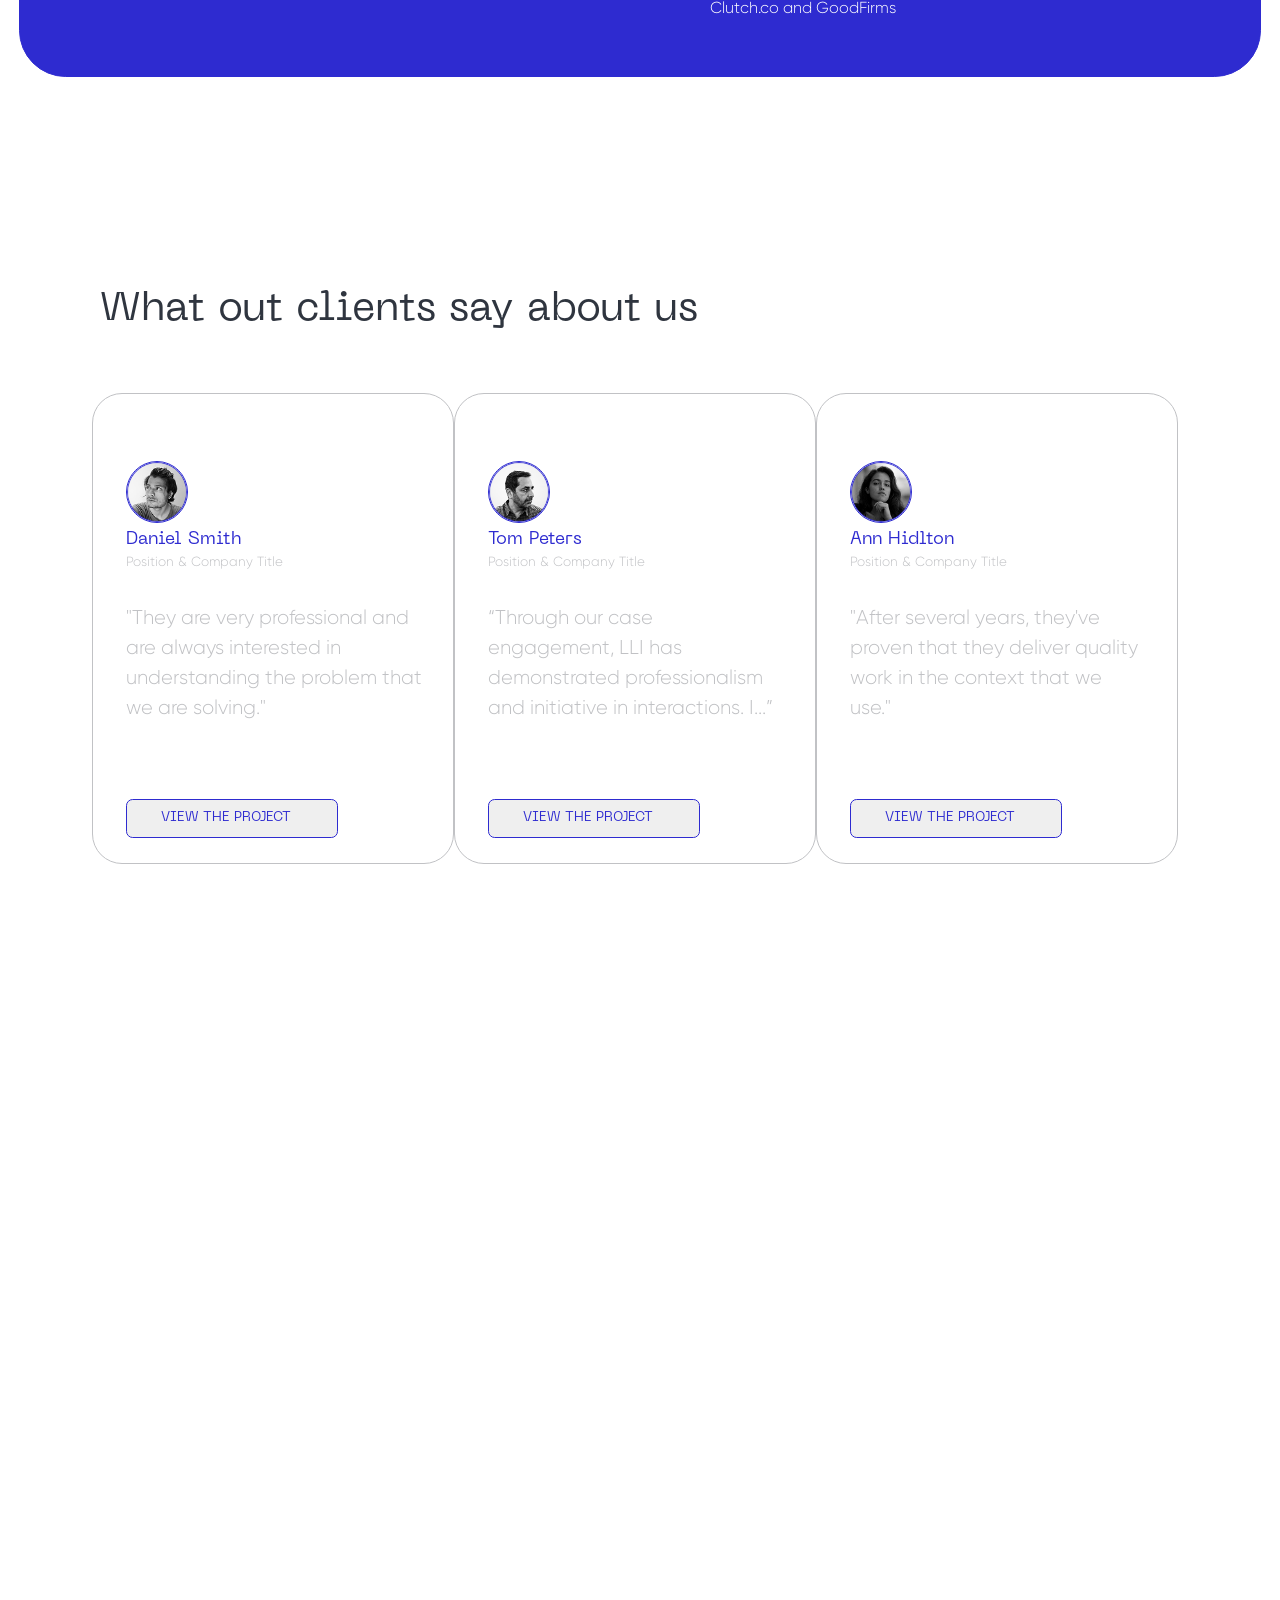
==== commit 1aa2d2bc: "Merge branch 'main' into dev/Rokas" ====
--- a/pages/about.html
+++ b/pages/about.html
@@ -54,6 +54,11 @@
                 <div class="button-div">
                     <button class="contact"><span>CONTACT US</span> <img src="../img/Send.svg" alt="send"></button>
                 </div>
+              </div>
+
+              <div class="button-div">
+                <button class="contact"><span>CONTACT US</span> <img src="../img/Send.svg" alt="send"></button>
+              </div>
             </div>
         </div>
 
@@ -146,33 +151,32 @@
                     <p class="oTCardBottom">We are careful so that what we do doesn't have to be dug up again</p>
                 </div>
             </div>
-        </div>
-
-
-
-        <!-- IT Support trough the years -->
-        <div class="sGTab">
-            <p id="tabNames">IT Support Group<br>trough the years</p>
-            <p id="sGTop">We started our way with the idea of creating innovative<br>
-                products, and we have been following this trend since 2013<br>
-                and continue to build technological solutions for our customers.</p>
-            <div class="sGCard">
-                <div class="sGYears">
-                    <p id="kk13">2013</p>
-                    <p id="kk15">2015</p>
-                    <p id="hLYear">2018</p>
-                    <p id="kk20">2020</p>
-                    <p id="kk22">2022</p>
-                </div>
-                <img id="sGImg" src="../img/All_Lines.png" alt="">
-                <ul class="sGList">
-                    <li>We hire our 10th developers</li>
-                    <li>Our active client count officially reaches 20</li>
-                    <li>We initiate our first blockchain project</li>
-                    <li>We are recognized as a top engineering company by<br>Clutch.co and GoodFirms</li>
-                </ul>
-            </div>
-        </div>
+
+
+
+            <!-- IT Support trough the years -->
+            <div class="sGTab">
+                <p id="tabNames">IT Support Group<br>trough the years</p>
+                <p id="sGTop">We started our way with the idea of creating innovative<br>
+                    products, and we have been following this trend since 2013<br>
+                    and continue to build technological solutions for our customers.</p>
+                <div class="sGCard">
+                    <div class="sGYears">
+                        <p id="kk13">2013</p>
+                        <p id="kk15">2015</p>
+                        <p id="hLYear">2018</p>
+                        <p id="kk20">2020</p>
+                        <p id="kk22">2022</p>
+                    </div>
+                    <img id="sGImg" src="../img/All_Lines.png" alt="">
+                    <ul class="sGList">
+                        <li>We hire our 10th developers</li>
+                        <li>Our active client count officially reaches 20</li>
+                        <li>We initiate our first blockchain project</li>
+                        <li>We are recognized as a top engineering company by<br>Clutch.co and GoodFirms</li>
+                    </ul>
+                </div>
+            </div>
 
 
 
@@ -310,16 +314,41 @@
                     <button class="rVBtn">VIEW THE PROJECT <i
                             class="fa-solid fa-arrow-up-right-from-square"></i></button>
                 </div>
-                <div class="rVBox">
-                    <img class="rVImg" src="../img/profile9.png" alt="Jane">
-                    <p class="rVHl rVBoxElem">Kendrick White</p>
-                    <p class="rVPos rVBoxElem">Position & Company Title</p>
-                    <p class="rVQt rVBoxElem">"Adaptability and resourcefulness
-                        allow the group to thrive
-                        even when facing
-                        unexpected challenges."</p>
-                    <button class="rVBtn">VIEW THE PROJECT<i
-                            class="fa-solid fa-arrow-up-right-from-square"></i></button>
+                <!-- slide 2 -->
+                <div class="reviews">
+                    <div class="rVBox">
+                        <img class="rVImg" src="../img/profile4.png" alt="justin">
+                        <p class="rVHl rVBoxElem">Justin Green</p>
+                        <p class="rVPos rVBoxElem">Position & Company Title</p>
+                        <p class="rVQt rVBoxElem">"Innovation requires courage and
+                            persistence, even when results
+                            aren’t immediately obvious
+                            in practice."</p>
+                        <button class="rVBtn">VIEW THE PROJECT <i
+                                class="fa-solid fa-arrow-up-right-from-square"></i></button>
+                    </div>
+                    <div class="rVBox">
+                        <img class="rVImg" src="../img/profile5.png" alt="victor">
+                        <p class="rVHl rVBoxElem">Victor Peterson</p>
+                        <p class="rVPos rVBoxElem">Position & Company Title</p>
+                        <p class="rVQt rVBoxElem">"The team consistently
+                            demonstrates creativity and
+                            reliability under the pressures
+                            of complex projects."</p>
+                        <button class="rVBtn">VIEW THE PROJECT <i
+                                class="fa-solid fa-arrow-up-right-from-square"></i></button>
+                    </div>
+                    <div class="rVBox">
+                        <img class="rVImg" src="../img/profile6.png" alt="charles">
+                        <p class="rVHl rVBoxElem">Charles Lamar</p>
+                        <p class="rVPos rVBoxElem">Position & Company Title</p>
+                        <p class="rVQt rVBoxElem">"Over time, experience has
+                            shown that thoughtful planning
+                            leads to sustainable outcomes
+                            in all scenarios."</p>
+                        <button class="rVBtn">VIEW THE PROJECT<i
+                                class="fa-solid fa-arrow-up-right-from-square"></i></button>
+                    </div>
                 </div>
             </div>
 
@@ -335,78 +364,127 @@
                     <button class="rVBtn">VIEW THE PROJECT <i
                             class="fa-solid fa-arrow-up-right-from-square"></i></button>
                 </div>
-                <div class="rVBox">
-                    <img class="rVImg" src="../img/profile11.png" alt="Murray">
-                    <p class="rVHl rVBoxElem">Murray East</p>
-                    <p class="rVPos rVBoxElem">Position & Company Title</p>
-                    <p class="rVQt rVBoxElem">"Strategic thinking combined with
-                        practical action produces results
-                        that consistently meet
-                        expected standards."</p>
-                    <button class="rVBtn">VIEW THE PROJECT <i
-                            class="fa-solid fa-arrow-up-right-from-square"></i></button>
-                </div>
-                <div class="rVBox">
-                    <img class="rVImg" src="../img/profile12.png" alt="Chloe">
-                    <p class="rVHl rVBoxElem">Chloe Litleton</p>
-                    <p class="rVPos rVBoxElem">Position & Company Title</p>
-                    <p class="rVQt rVBoxElem">"By fostering engagement and
-                        attentiveness, the team achieves
-                        outcomes that reliably
-                        exceed ordinary expectations."</p>
-                    <button class="rVBtn">VIEW THE PROJECT<i
-                            class="fa-solid fa-arrow-up-right-from-square"></i></button>
-                </div>
-            </div>
-            <div class="rVPages">
-                <button class="rVSlct rVSlct1"><i class="fa-solid fa-angle-left"></i></button>
-                <p id="rVInd">1/5</p>
-                <button class="rVSlct rVSlct2"><i class="fa-solid fa-angle-right"></i></button>
-            </div>
-        </div>
-        <div class="touch-with-us">
-
-            <div class="left">
-                <h1>Get in touch<br>with us</h1>
-
-                <div class="down">
-                    <p>
-                        Simply fill in your Email in our contact form or get in touch with
-                        us by our email <strong>itsupportgroup@gmail.com</strong>, and one of our
-                        experts will contact you shortly.
-                        This could be the beginning of a wonderful collaboration and
-                        the easiest way to acquire a highly‑experienced team.
-                    </p>
-
-                    <button class="download">
-                        DOWNLOAD THE BRIEF<img src="img/direct-inbox.png" alt="">
-                    </button>
-                </div>
-            </div>
-
-            <div class="upload-right">
-                <div class="registration">
-                    <input type="text" placeholder="Enter your Full Name">
-                    <input type="email" placeholder="Enter your Email">
-                    <input type="tel" placeholder="Enter your Phone Number">
-
-                    <button class="submitt">SUBMIT <span><img src="img/Button.png" alt=""></span></button>
-                    <button class="submitt1">VIEW THE PROJECT <span><img src="img/Button.png" alt=""></span></button>
-                </div>
-
-                <div class="column1">
-                    <input type="text" class="px" placeholder="Describe your project">
-                    <div>
-                        <label for="myfile" class="Upload_file" style="cursor:pointer;">
-                            Upload file (max 30MB)</label>
-                        <input type="file" id="myfile" name="myfile" style="display:none;">
-
-                    </div>
-                </div>
-            </div>
-
-        </div>
-
+                <!-- slide 4 -->
+                <div class="reviews">
+                    <div class="rVBox">
+                        <img class="rVImg" src="../img/profile7.png" alt="james">
+                        <p class="rVHl rVBoxElem">James West</p>
+                        <p class="rVPos rVBoxElem">Position & Company Title</p>
+                        <p class="rVQt rVBoxElem">"Clear communication and
+                            shared understanding often
+                            result in measurable
+                            improvements over time."</p>
+                        <button class="rVBtn">VIEW THE PROJECT <i
+                                class="fa-solid fa-arrow-up-right-from-square"></i></button>
+                    </div>
+                    <div class="rVBox">
+                        <img class="rVImg" src="../img/profile8.png" alt="kendrick">
+                        <p class="rVHl rVBoxElem">Jane South</p>
+                        <p class="rVPos rVBoxElem">Position & Company Title</p>
+                        <p class="rVQt rVBoxElem">"Years of dedication prove that
+                            consistency and skill
+                            together create reliable
+                            results under any conditions."</p>
+                        <button class="rVBtn">VIEW THE PROJECT <i
+                                class="fa-solid fa-arrow-up-right-from-square"></i></button>
+                    </div>
+                    <div class="rVBox">
+                        <img class="rVImg" src="../img/profile9.png" alt="Jane">
+                        <p class="rVHl rVBoxElem">Kendrick White</p>
+                        <p class="rVPos rVBoxElem">Position & Company Title</p>
+                        <p class="rVQt rVBoxElem">"Adaptability and resourcefulness
+                            allow the group to thrive
+                            even when facing
+                            unexpected challenges."</p>
+                        <button class="rVBtn">VIEW THE PROJECT<i
+                                class="fa-solid fa-arrow-up-right-from-square"></i></button>
+                    </div>
+                </div>
+                <!-- slide 5 -->
+                <div class="reviews">
+                    <div class="rVBox">
+                        <img class="rVImg" src="../img/profile10.png" alt="Lucas">
+                        <p class="rVHl rVBoxElem">Lucas Combs</p>
+                        <p class="rVPos rVBoxElem">Position & Company Title</p>
+                        <p class="rVQt rVBoxElem">"Dedication to improvement and
+                            perseverance through obstacles
+                            ensures progress continues
+                            in every endeavor."</p>
+                        <button class="rVBtn">VIEW THE PROJECT <i
+                                class="fa-solid fa-arrow-up-right-from-square"></i></button>
+                    </div>
+                    <div class="rVBox">
+                        <img class="rVImg" src="../img/profile11.png" alt="Murray">
+                        <p class="rVHl rVBoxElem">Murray East</p>
+                        <p class="rVPos rVBoxElem">Position & Company Title</p>
+                        <p class="rVQt rVBoxElem">"Strategic thinking combined with
+                            practical action produces results
+                            that consistently meet
+                            expected standards."</p>
+                        <button class="rVBtn">VIEW THE PROJECT <i
+                                class="fa-solid fa-arrow-up-right-from-square"></i></button>
+                    </div>
+                    <div class="rVBox">
+                        <img class="rVImg" src="../img/profile12.png" alt="Chloe">
+                        <p class="rVHl rVBoxElem">Chloe Litleton</p>
+                        <p class="rVPos rVBoxElem">Position & Company Title</p>
+                        <p class="rVQt rVBoxElem">"By fostering engagement and
+                            attentiveness, the team achieves
+                            outcomes that reliably
+                            exceed ordinary expectations."</p>
+                        <button class="rVBtn">VIEW THE PROJECT<i
+                                class="fa-solid fa-arrow-up-right-from-square"></i></button>
+                    </div>
+                </div>
+                <div class="rVPages">
+                    <button class="rVSlct rVSlct1"><i class="fa-solid fa-angle-left"></i></button>
+                    <p id="rVInd">1/5</p>
+                    <button class="rVSlct rVSlct2"><i class="fa-solid fa-angle-right"></i></button>
+                </div>
+            </div>
+            <div class="touch-with-us">
+
+                <div class="left">
+                    <h1>Get in touch<br>with us</h1>
+
+                    <div class="down">
+                        <p>
+                            Simply fill in your Email in our contact form or get in touch <br> with
+                            us by our email <strong>itsupportgroup@gmail.com</strong>, and <br> one of our
+                            experts will contact you shortly. <br>
+                            This could be the beginning of a wonderful collaboration <br> and
+                            the easiest way to acquire a highly‑experienced team.
+                        </p>
+
+                        <button class="download">
+                            DOWNLOAD THE BRIEF<img src="img/direct-inbox.png" alt="">
+                        </button>
+                    </div>
+                </div>
+
+                <div class="upload-right">
+                    <div class="registration">
+                        <input type="text" placeholder="Enter your Full Name">
+                        <input type="email" placeholder="Enter your Email">
+                        <input type="tel" placeholder="Enter your Phone Number">
+
+                    </div>
+
+                    <div class="column1">
+                        <input type="text" class="px" placeholder="Describe your project">
+                        <div>
+                            <label for="myfile" class="Upload_file" style="cursor:pointer;">
+                                Upload file (max 30MB)</label>
+                            <input type="file" id="myfile" name="myfile" style="display:none;">
+                            <button class="submitt">SUBMIT <span><img src="../img/Button.png" alt=""></span></button>
+                            <button class="submitt1">VIEW THE PROJECT <span><img src="../img/Button.png"
+                                        alt=""></span></button>
+                        </div>
+                    </div>
+                </div>
+
+            </div>
+    </main>
 
 
         <!-- FOOTER -->
@@ -430,6 +508,10 @@
                         <i class="fa-solid fa-arrow-up-right-from-square"></i>
                     </button>
                 </div>
+                <button class="contact-us">
+                    CONTACT US
+                    <i class="fa-solid fa-arrow-up-right-from-square"></i>
+                </button>
             </div>
             <div class="centerr">
                 <div class="ouroffice">
@@ -470,6 +552,14 @@
             <h4>Data Privacy.</h4>
             <h4>© 2023 IT Support Group</h4>
         </div>
+    </footer>
+    <div class="footer-line"></div>
+    <div class="information3">
+        <div class="row_lineg">
+            <h4>Development by IT Support Group.</h4>
+            <h4>Data Privacy.</h4>
+        </div>
+        <h4>© 2023 IT Support Group</h4>
+    </div>
 </body>
-
 </html>
--- a/css/about/about.css
+++ b/css/about/about.css
@@ -3,6 +3,7 @@
     margin: 0;
     padding: 0;
     overflow-x: hidden;
+    box-sizing: border-box;
 }
 
 
@@ -29,6 +30,8 @@
     --light_grey: #909398;
     --white: #FFFFFF;
 }
+
+
 
 /* common */
 #tabNames {
@@ -202,6 +205,7 @@
 
 #oTLine {
     /* Line */
+    margin: 0 4.6296vw 0 4.6296vw;
     width: 0;
     height: 29.5833vw;
     border: .0521vw solid var(--blue);
@@ -451,4 +455,4 @@
     font-size: 1.6667vw;
     line-height: 150%;
     width: 3.125vw;
-}+}
--- a/css/about/navigation.css
+++ b/css/about/navigation.css
@@ -1,139 +1,207 @@
-.nav-bar * {
-    font-family: 'Neue Machina';
+@media (min-width: 1081px) {
+    .nav-bar {
+        height: 155px;
+        border-bottom: 1px solid gray;
+        display: flex;
+        font-size: 32px;
+        position: absolute;
+        left: 35px;
+        right: 35px;
+    }
+
+    .nav-bar-space {
+        width: 100%;
+        display: flex;
+        gap: 100px;
+    }
+
+    .nav-bar .white-box {
+        display: none;
+    }
+
+    .nav-bar .logo-mobile {
+        display: none;
+    }
+
+
+
+    .left-side {
+        display: flex;
+        width: 75%;
+        align-items: center;
+        justify-content: space-between;
+    }
+
+    .left-side img {
+        display: flex;
+        justify-content: left;
+        align-items: center;
+        width: 70px;
+    }
+
+    .nav-bar .blue-box {
+        color: #2e2bd0;
+        border: 1px solid #2e2bd0;
+        padding: 5px 21px;
+        border-radius: 15px;
+    }
+
+    .left-side ul {
+        display: flex;
+        align-items: center;
+        list-style-type: none;
+        gap: 160px;
+        font-family: 'Neue Machina';
+    }
+
+    .links {
+        user-select: none;
+    }
+
+    .nav-bar a:link {
+        color: black;
+        text-decoration: none;
+    }
+
+    .nav-bar a:visited {
+        color: black;
+        text-decoration: none;
+    }
+
+    .white-line {
+        width: 1px;
+        background-color: gray;
+        align-self: stretch;
+    }
+
+    .right-side {
+        display: flex;
+        align-items: center;
+        justify-content: space-between;
+        width: 25%;
+    }
+
+    .right-side .language {
+        display: flex;
+        align-items: center;
+    }
+
+    .right-side .language p {
+        font-family: 'Neue Machina';
+        margin: 0;
+    }
+
+    .right-side .button-div {
+        display: flex;
+    }
+
+    .right-side #language-selector {
+        display: none;
+        position: absolute;
+        top: 60px;
+        height: 150px;
+        justify-content: center;
+        align-items: center;
+        right: -26px;
+        z-index: 1;
+        width: 130px;
+        text-align: center;
+        border-radius: 10px;
+        border: 1px solid gray;
+        backdrop-filter: blur(80px);
+        font-family: 'Neue Machina';
+        padding: 20px 0px;
+    }
+
+    .nav-bar #ltl {
+        top: 20px;
+        position: relative;
+    }
+
+    .nav-bar .main-lang {
+        font-family: 'Neue Machina';
+    }
+
+    #lang-sel .languages img {
+        width: 30px;
+        position: static;
+    }
+
+    #lang-sel .languages {
+        display: flex;
+        align-items: center;
+        cursor: pointer;
+        gap: 8px;
+    }
+
+    #language-selector p {
+        cursor: pointer;
+    }
+
+
+
+    #lang-sel {
+        user-select: none;
+        position: relative;
+    }
+
+    .nav-bar button {
+        height: 80px;
+        width: 330px;
+        border: 0;
+        background-color: #2e2bd0;
+        color: white;
+        border-radius: 15px;
+        font-size: 27px;
+        font-family: 'Neue Machina';
+        display: flex;
+        justify-content: center;
+        align-items: center;
+        gap: 15px;
+        cursor: pointer;
+    }
+
+    .nav-bar button img {
+        width: 30px;
+    }
+
 }
 
-.nav-bar {
-    height: 155px;
-    border-bottom: 1px solid gray;
-    display: flex;
-    font-size: 28px;
-    position: absolute;
-    left: 35px;
-    right: 35px;
-}
-
-.left-side {
-    display: flex;
-    width: 75%;
-    align-items: center;
-    justify-content: space-between;
-}
-
-.left-side img {
-    display: flex;
-    justify-content: left;
-    align-items: center;
-    width: 53px;
-}
-
-.left-side ul {
-    display: flex;
-    align-items: center;
-    list-style-type: none;
-    gap: 160px;
-}
-
-.links {
-    user-select: none;
-}
-
-.nav-bar a:link {
-    color: black;
-    text-decoration: none;
-}
-
-.nav-bar a:visited {
-    color: black;
-    text-decoration: none;
-}
-
-.white-line {
-    width: 1px;
-    background-color: gray;
-    margin: 0px 100px;
-}
-
-.right-side {
-    display: flex;
-    align-items: center;
-    justify-content: space-between;
-    width: 25%;
-}
-
-.right-side .language {
-    display: flex;
-    align-items: center;
-}
-
-.right-side .language p {
-    margin: 0;
-}
-
-.right-side .button-div {
-    display: flex;
-}
-
-.nav-bar .blue-box {
-    color: #2e2bd0;
-    border: 1px solid #2e2bd0;
-    border-radius: 12px;
-    width: 125px;
-    display: flex;
-    justify-content: center;
-    align-items: center;
-    height: 50px;
-}
-
-
-.right-side #language-selector {
-    display: none;
-    position: absolute;
-    top: 90px;
-    right: -26px;
-    z-index: 1;
-    width: 130px;
-    text-align: center;
-    border-radius: 10px;
-    border: 1px solid gray;
-    backdrop-filter: blur(30px);
-}
-
-#lang-sel .languages img {
-    width: 30px;
-    position: static;
-}
-
-#lang-sel .languages {
-    display: flex;
-    align-items: center;
-    cursor: pointer;
-    gap: 8px;
-}
-
-#language-selector p {
-    cursor: pointer;
-}
-
-#lang-sel {
-    user-select: none;
-    position: relative;
-}
-
-.nav-bar button {
-    height: 80px;
-    width: 330px;
-    border: 0;
-    background-color: #2e2bd0;
-    color: white;
-    border-radius: 15px;
-    font-size: 27px;
-    display: flex;
-    justify-content: center;
-    align-items: center;
-    gap: 15px;
-    cursor: pointer;
-}
-
-.nav-bar button img {
-    width: 30px;
-}
+@media (max-width: 1081px) {
+    .nav-bar {
+        height: 110px;
+        display: flex;
+        font-size: 32px;
+        position: absolute;
+        justify-content: space-between;
+        align-items: center;
+        top: 25px;
+        right: 35px;
+        left: 35px;
+    }
+
+    .nav-bar .white-box {
+        width: 64px;
+        height: 64px;
+        background-color: #2e2bd0;
+        display: flex;
+        align-items: center;
+        justify-content: center;
+        border-radius: 14px;
+        cursor: pointer;
+        flex-shrink: 0;
+    }
+
+    .nav-bar .white-box img {
+        width: 28px;
+        cursor: pointer;
+    }
+
+    .nav-bar-space {
+        display: none;
+    }
+
+    .nav-bar .logo-mobile img {
+        width: 65px;
+    }
+}
--- a/css/footer-mobile.css
+++ b/css/footer-mobile.css
@@ -102,9 +102,11 @@
   }
 
   .gmail_it {
+    width: 100%;
+    max-width: 100%;
     display: flex;
     align-items: flex-end;
-    font-size: 24px;
+    font-size: clamp(16px, 3vw, 24px);
   }
 
   .space_btw {
@@ -116,7 +118,7 @@
   .space_btw h3 {
     width: 48%;
     margin-bottom: 20px;
-    font-size: 35px;
+    font-size: clamp(24px, 4vw, 35px);
   }
 
 
@@ -149,7 +151,6 @@
   .space_btw2 {
     display: flex;
     flex-direction: row;
-    justify-content: baseline;
   }
 
   .information {
@@ -163,7 +164,8 @@
   }
 
   .information p {
-    font-size: 30px;
+    width: 100%;
+    font-size: clamp(18px, 3vw, 22px);
   }
 
   .row_lines{
@@ -185,6 +187,17 @@
     max-width: 1000px;
   }
 
+  @media (max-width: 800px){
+
+    .space_btw2 {
+    display: flex;
+    flex-direction: column;
+  }
+    .ouroffice h2{
+      margin-top: 20px;
+    }
+  }
+
 }
 
 
--- a/css/main/navigation.css
+++ b/css/main/navigation.css
@@ -142,11 +142,9 @@
 
 }
 
-
-/* Navigation bar */
 @media (max-width: 1081px) {
     .nav-bar {
-        height: 155px;
+        height: 110px;
         display: flex;
         font-size: 32px;
         position: absolute;
@@ -155,156 +153,30 @@
         top: 25px;
         right: 35px;
         left: 35px;
-        width: 100%;
     }
 
     .nav-bar .white-box {
-        width: 110px;
-        height: 110px;
+        width: 64px;
+        height: 64px;
         background-color: white;
         display: flex;
         align-items: center;
         justify-content: center;
-        border-radius: 15px;
+        border-radius: 14px;
+        cursor: pointer;
+        flex-shrink: 0;
     }
 
     .nav-bar .white-box img {
+        width: 28px;
         cursor: pointer;
-    }
-
-    .nav-bar #menu-bar {
-        z-index: 9;
     }
 
     .nav-bar-space {
         display: none;
-        background-color: white;
-        position: absolute;
-        padding-top: 280px;
-        justify-content: space-between;
-        width: 100%;
-        z-index: 3;
-        flex-direction: column;
-        margin: 0px -35px;
     }
 
-    .nav-bar-space * {
-        color: black;
-    }
-
-    .nav-bar .logo-mobile {
-        width: 360px;
-    }
-
-
-    .left-side ul {
-        align-items: center;
-        justify-content: center;
-        display: flex;
-        flex-direction: column;
-        list-style-type: none;
-        gap: 80px;
-        padding: 0;
-    }
-
-    .left-side img {
-        display: none;
-    }
-
-    .links {
-        user-select: none;
-    }
-
-    .nav-bar a:link {
-        color: white;
-        text-decoration: none;
-    }
-
-    .nav-bar a:visited {
-        color: white;
-        text-decoration: none;
-    }
-
-    .white-line {
-        width: 1px;
-        background-color: white;
-        margin: 0px 100px;
-        align-self: stretch;
-        display: none;
-    }
-
-
-    .right-side {
-        display: flex;
-        align-items: center;
-        justify-content: center;
-        flex-direction: column;
-    }
-
-    .right-side .language {
-        display: flex;
-        align-items: center;
-    }
-
-    .right-side .language p {
-        margin: 0;
-    }
-
-    .right-side .button-div {
-        display: flex;
-    }
-
-    .right-side #language-selector {
-        display: none;
-        position: absolute;
-        top: 90px;
-        right: -26px;
-        z-index: 1;
-        width: 130px;
-        text-align: center;
-        border-radius: 10px;
-        border: 1px solid white;
-        backdrop-filter: blur(5px);
-    }
-
-    #lang-sel .languages img {
-        width: 30px;
-        position: static;
-    }
-
-    #lang-sel .languages {
-        display: flex;
-        align-items: center;
-        cursor: pointer;
-        gap: 8px;
-    }
-
-    #language-selector p {
-        cursor: pointer;
-    }
-
-    #lang-sel {
-        user-select: none;
-        position: relative;
-    }
-
-    .nav-bar button {
-        height: 80px;
-        width: 330px;
-        border: 0;
-        background-color: #2e2bd0;
-        color: white;
-        border-radius: 15px;
-        font-size: 27px;
-        font-family: myFont;
-        display: flex;
-        justify-content: center;
-        align-items: center;
-        gap: 15px;
-        cursor: pointer;
-    }
-
-    .nav-bar button img {
-        width: 30px;
+    .nav-bar .logo-mobile img {
+        width: 220px;
     }
 }
--- a/css/main/main.css
+++ b/css/main/main.css
@@ -190,91 +190,130 @@
   ;
 }
     /* How we work? */
-    .koko1{
-        height: 480px;
-        margin: auto;
-        display: grid;
-        grid-template-columns: repeat(3, 1fr);
-        background: white;
-        position: relative;
-        font-family: myFont;
-        gap: 22px;
-        max-width: 1800px;
+    .how-we-work{
+      position: relative;
     }
-    .koko3{
+    .none_show{
+      color: white;
+      
+    }
+    p {
+      line-height: 0.8;
+    }
+    .learn-more{
         border: 1px solid black;
         border-radius: 100%;
         font-family: myFont;
-        width: 200px;
-        height: 200px;
-        font-size: 25px;
+        width: 300px;
+        height: 300px;
+        font-size: 30px;
         display: flex;
         justify-content: center;
         align-items: center;
         text-align: center;
         color: black;
+        position: relative;
+        top: 50px;
     }
-    .koko1 p{
-        color: gray;
-    }
-    /* span{
-        color: rgb(187, 187, 187);
-    } */
- 
-    .koko1 div {
+    
+    .main_box div {
     padding: 10px;
  
     font-size: 30px;
  
     text-align: center;
     }
-    .gri{
-        border-radius: 28px;
-        border: solid gray 1px;
-        width: 600px;
-        color: black;
-        padding: 32px;
-        font-family: myFont;
-    }
-    .grid{
+    
+    .gri0{
         color: black;  
         text-align: center;
         font-family: myFont;
         margin-top: 50px;
     }
-    .tilt{
+    .title6{
     font-size: 400%;
     color: black;
     font-family: myFont;
-   
+   position: relative;
     }
- 
- 
-    .purple-box {
-    width: 600px;
-    padding: 32px;
+    .main_box{
+    display: grid;
+    grid-template-columns: repeat(3, 1fr);
+    max-width: 1800px;
+    margin: auto;
+    font-family: myFont;
+    
+    grid-template-areas: 
+    'b b b'
+    'b0 b1 b2'
+    'b3 b4 b5'
+    'b6 b6 b6'
+    ;
+
+}
+.gri1,
+.gri2,
+.gri3,
+.gri4,
+.gri5{
     border-radius: 28px;
     border: solid gray 1px;
+    width: 660px;
+    padding: 32px;
+    height: 220px;
+    background: white;
     color: black;
-    background-color:#6462E5
- 
-    }
- 
-    .purple-box h3 {
-    margin-bottom: 20px;
-    font-size: 30px;
-    font-weight: 500;
-    font-family: myFont;
-    color: black;
+    transition: all 0.3s ease;
+    cursor: pointer;
+}
+
+.gri1:hover, 
+.gri2:hover,
+.gri3:hover,
+.gri4:hover,
+.gri5:hover{
+    background: #6462E5;
     color: white;
-    }
- 
-    .purple-box p {
-    font-family: myFont;
-    margin: 8px 0;
-    font-size: 28px;
-    color: rgb(216, 216, 216);
-    }
+    transform: translateY(-10px);
+    position: relative;
+    box-shadow: 0 15px 35px rgba(0,0,0,0.25);
+}
+.gri1:hover{
+  bottom: 50px;
+  
+}
+.gri2:hover{
+  bottom: 50px;
+  left: 50px;
+}
+.gri3:hover{
+  top: 50px;
+  right: 50px;
+}
+.gri4:hover{
+  top: 50px;
+}
+.gri5:hover{
+  top: 50px;
+  left: 50px;
+}
+.gri {grid-area: b;}
+.gri0 {grid-area: b0;}
+.gri1 {grid-area: b1;}
+.gri2 {grid-area: b2;}
+.gri3 {grid-area: b3;}
+.gri4 {grid-area: b4;}
+.gri5 {grid-area: b5;}
+.learn-more {grid-area: b6;}
+
+
+
+
+
+
+
+
+
 
 /* Why choose us? */
 
@@ -435,92 +474,75 @@
 
 
 .section-industries {
-  max-width: 1920px;
-  margin-bottom: 250px;
-  position: relative;
-  margin-left: -10rem;
+  width: 100%;
+  margin-bottom: 20vh;
+  margin-left: 5.2vw;
 }
 
 .industries {
-  box-sizing: border-box;
-  padding-left: 0;
-  max-width: 1920px;
   display: flex;
   flex-direction: row;
-  justify-content: space-between;
-  gap: 0;
-  /* width: 100%; */
-  max-width: 1920px;
+  width: 100%
+}
+
+.title {
+  font-size: 3.15vw;
+  margin-left: 2.7vw;
+  font-weight: normal;
+  margin-top: 22.34vh;
+}
+
+.flex-container {
+  display: flex;
+  flex-direction: row;
   padding: 0;
   margin: 0;
   box-sizing: border-box;
   margin-left: 5vh;
 }
 
-.title {
-  padding-left: 21vh;
-  font-size: 60px;
-  margin: 0px;
-  padding-bottom: 80px;
-  font-weight: normal;
-  width: 100%;
-  text-align: left;
-  margin-top: 40px;
-}
-
-.flex-container {
-  display: flex;
-  flex-direction: row;
-  justify-content: space-between;
-  gap: 0;
-  width: min(100%, 506px);
-  padding: 0;
-  margin: 0;
-  box-sizing: border-box;
-  margin-left: 5vh;
-}
-
 .industries .item {
-  width: 506px;
-  height: 460px;
-  padding: 30px;
-  margin: 0;
-  display: flex;
-  flex-direction: column;
-  justify-content: flex-start;
-  padding-left: 16vh;
+  display: flex;
+width: 22vw;
+flex-direction: column;
+margin-top: 0.9vh;
+margin-left: 8.15vw;
 }
 
 .industries img {
-  width: 100px;
-  height: 100px;
+  width: 6vw;
+  height: 12vh;
+  margin-top: 2.4vh;
+  margin-left: -6vw;
+  margin-bottom: -0.8vh;
 }
 
 .industries h2 {
-  font-size: 40px;
-  margin-top: 10px;
+  font-size: 2.1vw;
   color: black;
-  padding-top: 20px;
-  padding-bottom: 20px;
   font-weight: 100;
-  padding-top: 25px;
   line-height: 150%;
-  margin-left: 0;
+  margin-left: -5.9vw;
+  margin-bottom: 8.9vh;
 }
 
 .industries hr {
-  width: 100%;
   background-color: black;
+  width: 26.5vw;
+  margin-top: -4.3vh;
+  margin-left: -10.9vh;
+  margin-bottom: 3.8vh;
 }
 
 .industries p {
-  font-size: 24px;
+  font-size: 1.2vw;
   color: gray;
   line-height: 1.3;
-  letter-spacing: 2px;
   font-family: Gilroy;
-  letter-spacing: 3px;
-  width: 506px;
+  letter-spacing: 1px;
+  margin-top: 0vh;
+  line-height: 150%;
+  margin-left: -5.8vw;
 }
 
 
@@ -535,22 +557,21 @@
 }
 
 .title-technologies {
-  font-size: 81px;
+  font-size: 3.18vw;
   font-weight: 400;
-  margin-bottom: 70px;
+  margin-bottom: 6vh;
   width: 44vw;
-  height: 58px;
+  height: 4.7vh;
   margin-top: 1.5vh;
-  margin-left: 3.5vh;
+  margin-left: 1.9vw;
   color: black;
-line-height: normal;
-}
-
-.top-content {
+  line-height: normal;
+}
+
+/* .top-content {
   display: flex;
   justify-content: flex-end;
-  margin-bottom: 110px;
-}
+} */
 
 .description {
   width: 32.03vw;
@@ -558,8 +579,9 @@
   font-size: 1.2vw;        
   line-height: 1.5;        
   font-weight: 300;
-  margin-right: 4.3vh;
-  margin-top: 8.5vh;
+  margin-left: 40.85vw;
+  margin-top: 13.2vh;
+  margin-bottom: 12.3vh;
   font-family: Gilroy;
 }
 .timeline {
@@ -585,7 +607,6 @@
 }
 
 .timeline-items.expanded {
-  /* gap: 10px;  */
   margin-right: -1.5vw;
 }
 
@@ -602,8 +623,8 @@
 }
 
 .dot {
-  width: 20px;   
-  height: 20px;  
+  width: 0.8vw;   
+  height: 1.5vh;  
   border-radius: 50%;
   background: #8f8f8f;
   z-index: -1;
@@ -614,8 +635,8 @@
 }
 
 .timeline-item.active .dot {
-  width: 26px;
-  height: 26px;
+  width: 1vw;  
+  height: 2vh;  
   background: #2E2BD0;
   box-shadow: 0 0 0 14px #2E2BD026, 0 0 28px 0 #2E2BD040;
   margin-top: -1.1vh;
@@ -644,10 +665,9 @@
   width: 14.3vw;
   font-family: myFont;
   line-height: 3vh;
-  margin-top: 2.8vh;
-  margin-left: -1vh;
+  margin-top: 3vh;
+  margin-left: -0.7vw;
   line-height: 3.5vh;
-  /* margin-left: 0vh; */
 }
 
 .firstTitle {
@@ -657,20 +677,20 @@
 }
 
 .icon-box {
-  width: 100px;
-  height: 100px;
+  width: 4vw;
+  height: 7.8vh;
   border: 3px solid #5b4dff;
-  border-radius: 27px;
+  border-radius: 1vw;
   display: flex;
   align-items: center;
   justify-content: center;
-  margin-top: 3vh;
-  margin-left: -1vh;
+  margin-top: 2.7vh;
+  margin-left: -0.8vw;
 }
 
 .icon-box img {
-  width: 70px;
-  height: 74px;
+  width: 2.6vw;
+  height: 5.6vh;
 }
 
 
--- a/css/main/main-mobile.css
+++ b/css/main/main-mobile.css
@@ -80,11 +80,6 @@
   ;
 }
 
-.touch-with-us {
-    display: block;
-    flex-direction: column;
-    margin: 0 auto;
-  }
 
   * {
     box-sizing: border-box;
@@ -103,11 +98,13 @@
   }
 
   .left h1{
-    font-size: 100px;
+    font-size: clamp(48px, 8vw, 100px);
+    line-height: 1;
     height: auto;
   }
 
-  .left,.upload-right {
+  .left,
+  .upload-right {
     width: 100%;
   }
 
@@ -116,25 +113,26 @@
     flex-direction: column;
     gap: 25px;
   }
+
   .left p{
     width: 100%;
-    font-size: 22px;
-    line-height: 1.4;
+    font-size: clamp(12px, 8vw, 18px);
+    line-height: 1.5;
     height: auto;
   }
 
- 
- .upload-right {
+
+  .upload-right {
     width: 100%;
     max-width: 1000px;
     margin-top: 50px;
     display: flex;
     flex-direction: column;
-}
-
- .registration {
-  display: contents;
-}
+  }
+
+  .registration {
+    display: contents;
+  }
 
 
   .column1 {
@@ -147,16 +145,17 @@
   input {
     width: 100%;
   }
-  
-.down {
-    width: 100%;
+
+  .down {
+    width: 100%;
+    max-width: 600px;
     display: flex;
     flex-direction: column;
     gap: 25px;
   }
 
 
- .submitt {
+  .submitt {
     display: none;
   }
 
@@ -171,6 +170,21 @@
     order: 10;
 
   }
+  .main_box{
+    display: flex;
+    flex-direction: column;
+    justify-content: center;
+    align-items: center;
+  }
+ .gri1:hover, 
+.gri2:hover,
+.gri3:hover,
+.gri4:hover,
+.gri5:hover{
+    top: 50px;
+    left: 0;
+    right: 0;
+}
 
 }
 @media (max-width: 600px) {
@@ -189,3 +203,386 @@
     height: clamp(100px, 55vw, 370px);
   }
 }
+
+
+
+/* Mobile */
+@media (max-width: 1472px) {
+  .why-choose-us {
+    margin: 48px 24px;
+    display: block;
+  }
+
+  .why-choose-us .h1-name {
+    font-size: 36px;
+    margin-left: 0;
+  }
+
+  .why-choose-us .sumarize {
+    font-size: 16px;
+    margin-left: 0;
+    margin-bottom: 32px;
+  }
+
+  .why-choose-us p {
+    margin-left: 0;
+    font-size: 16px;
+  }
+
+
+  .why-choose-us .container {
+    display: block;
+  }
+
+  .why-choose-us .menu-section {
+    display: none;
+  }
+
+  .why-choose-us .team-bar,
+  .why-choose-us .communication-bar,
+  .why-choose-us .solution-bar,
+  .why-choose-us .quality-bar {
+    display: none;
+  }
+
+  .why-choose-us .teams {
+    flex-direction: row;
+    margin-left: 0;
+    font-size: 15px;
+    border-top: 1px solid lightgray;
+    margin-bottom: 24px;
+    overflow-x: auto;
+    gap: 0;
+    height: auto;
+    justify-content: space-between;
+  }
+
+  .why-choose-us .teams p {
+    font-size: 15px;
+    padding: 10px 16px;
+    margin: 0;
+    color: lightgray;
+    border-top: 2.5px solid transparent;
+  }
+
+  .why-choose-us .team-section p {
+    color: #2E2BD0;
+    border-top-color: #2E2BD0;
+  }
+
+  .why-choose-us .text-box {
+    margin-left: 0;
+  }
+
+  .text-box .team-text,
+  .text-box .communication-text,
+  .text-box .solution-text,
+  .text-box .quality-text {
+    width: 100%;
+    box-sizing: border-box;
+    margin-left: 0;
+    height: auto;
+    border-radius: 20px;
+    font-size: 15px;
+    padding: 24px;
+  }
+
+  .why-choose-us h2 {
+    margin-left: 0;
+    font-size: 22px;
+  }
+
+  .why-choose-us .text-box p {
+    font-size: 15px;
+    margin-top: 16px;
+  }
+}
+
+
+@media (min-width: 1473px) and (max-width: 1862px) {
+  .why-choose-us {
+    margin: 250px 150px;
+    display: flex;
+    justify-content: center;
+    align-items: center;
+  }
+
+
+  .why-choose-us .teams p {
+    color: lightgray;
+    font-size: larger;
+  }
+
+  .why-choose-us p {
+    color: gray;
+    margin-left: 84px;
+    font-size: 25px;
+  }
+
+  .why-choose-us .h1-name {
+    font-size: 60px;
+    font-weight: normal;
+    color: black;
+    margin-left: 84px;
+  }
+
+  .why-choose-us .text-box p {
+    margin: 0;
+    margin-top: 35px !important;
+    font-size: 30px;
+  }
+
+  .why-choose-us .text-box h2 {
+    margin: 0;
+    font-size: 35px;
+  }
+
+  .why-choose-us .container {
+    display: flex;
+    width: 100%;
+  }
+
+  .gray-bar {
+    width: 2.5px;
+    height: 100%;
+    background-color: lightgray;
+    border-radius: 15px;
+  }
+
+  .why-choose-us .text-box {
+    margin-left: 150px;
+  }
+
+  .text-box .team-text {
+    display: block;
+    width: 80%;
+    height: 100%;
+
+  }
+
+  .text-box .communication-text,
+  .text-box .solution-text,
+  .text-box .quality-text {
+    border: 1px solid gray;
+    border-radius: 80px;
+    margin-left: 84px;
+    width: 80%;
+    height: 83%;
+    padding: 45px;
+    display: none;
+  }
+
+  .why-choose-us h2 {
+    margin-left: 80px;
+    color: #2E2BD0;
+  }
+
+
+  .why-choose-us .team-bar,
+  .why-choose-us .communication-bar,
+  .why-choose-us .solution-bar,
+  .why-choose-us .quality-bar {
+    background-color: #2E2BD0;
+    height: 85px;
+    width: 5px;
+    position: relative;
+    right: 1.2px;
+    border-radius: 85px;
+    display: none;
+  }
+
+  .why-choose-us .communication-bar {
+    top: 155px;
+  }
+
+  .why-choose-us .solution-bar {
+    top: 310px;
+  }
+
+  .why-choose-us .quality-bar {
+    top: 458px;
+  }
+
+
+  .why-choose-us .sumarize {
+    margin-bottom: 65px;
+  }
+
+  .why-choose-us .teams {
+    font-size: 20px;
+    display: flex;
+    flex-direction: column;
+    justify-content: space-between;
+    margin-left: -25px;
+  }
+
+  .why-choose-us .menu-section {
+    margin-left: 84px;
+    height: 544px;
+  }
+
+  .why-choose-us .team-section p {
+    color: #2E2BD0;
+  }
+
+  .team-name,
+  .communication-name,
+  .solution-name,
+  .quality-name {
+    cursor: pointer;
+  }
+
+  .why-choose-us .gilroy-text {
+    font-family: 'Gilroy';
+  }
+  
+}
+
+/* Used technologies */
+
+@media (max-width: 1080px) {
+  .section-ut {
+    display: flex;
+    flex-direction: column;
+    margin: 60px 20px;
+    gap: 0;
+  }
+
+  .title-technologies {
+    font-size: 36px;
+    width: 100%;
+    line-height: 1.2;
+    margin-left: 0rem;
+    margin-bottom: 2rem;
+  }
+
+  .top-content {
+    display: flex;
+    flex-direction: column;
+    justify-content: flex-start;
+    margin-bottom: 40px;
+  }
+
+  .description {
+    width: 100%;
+    font-size: 1rem;
+    margin: 0 0 1rem 0;
+    line-height: 150%;
+    color: #6b6b6b;
+    letter-spacing: 1.2px;
+    width: 29rem;
+    line-height: 150%;
+    font-weight: 400;
+    margin-bottom: 1rem;
+  }
+
+  .timeline {
+    width: 100%;
+    margin-left: 0;
+    overflow: visible;
+  }
+
+  .timeline-line {
+    display: none;
+  }
+
+  .timeline-items {
+    display: flex;
+    flex-direction: column;
+    gap: 0;
+  }
+
+.timeline-items::before {
+    content: '';
+    position: absolute;
+    left: 9px;
+    top: 0;
+    bottom: 23px;
+    width: 2px;
+    background: #d4d4d4;
+    z-index: 0;
+}
+
+  .timeline-item {
+    display: flex;
+    flex-direction: column;
+    padding-left: 36px;
+    padding-bottom: 20px;
+    
+  }
+
+  .timeline-item .dot {
+    position: absolute;
+    left: 0.4rem;
+    top: 0.7rem;   
+    width: 9px;
+    height: 9px;
+    margin: 0;
+    z-index: 1;
+}
+
+  .timeline-item.active .dot {
+    width: 15px;
+    height: 15px;
+    background: #2E2BD0;
+    box-shadow: 0 0 0 7px #2E2BD026, 0 0 28px 0 #2E2BD040;
+    margin-left: -0.2rem;
+    margin-bottom: -1rem;
+    margin-top: -0.5rem;
+  }
+
+  /* Tech title */
+  .tech-title {
+    font-size: 14px;
+    color: #9b9b9b;
+    letter-spacing: 1px;
+    line-height: 1.4;
+    cursor: pointer;
+    margin-left: 1rem;
+    margin-top: 0.45rem;
+    font-family: myFont;
+    font-weight: normal;
+  }
+
+  .timeline-item.active .tech-title {
+    font-size: 18px;
+    color: #1a1a1a;
+    width: 100%;
+    line-height: 1.4;
+    margin-left: 0.9rem;
+    margin-bottom: 3rem;
+    margin-top: 0rem;
+  }
+
+  .timeline-item .icon-box {
+    display: none;
+  }
+
+  .timeline-item.active .icon-box {
+    display: flex;
+    width: 57px;
+    height: 57px;
+    margin: 0;
+    border-radius: 10px;
+    border: 2px solid #2E2BD0;
+    margin-left: 0.8rem;
+    margin-top: -1.6rem;
+    margin-bottom: 1rem;
+  }
+
+  .timeline-item.active .icon-box img {
+    width: 38px;
+    height: 38px;
+  }
+
+
+  .timeline-item .eighth {
+    margin-left: 0;
+  }
+
+
+  .firstTitle {
+    font-size: 14px;
+    width: auto;
+  }
+}
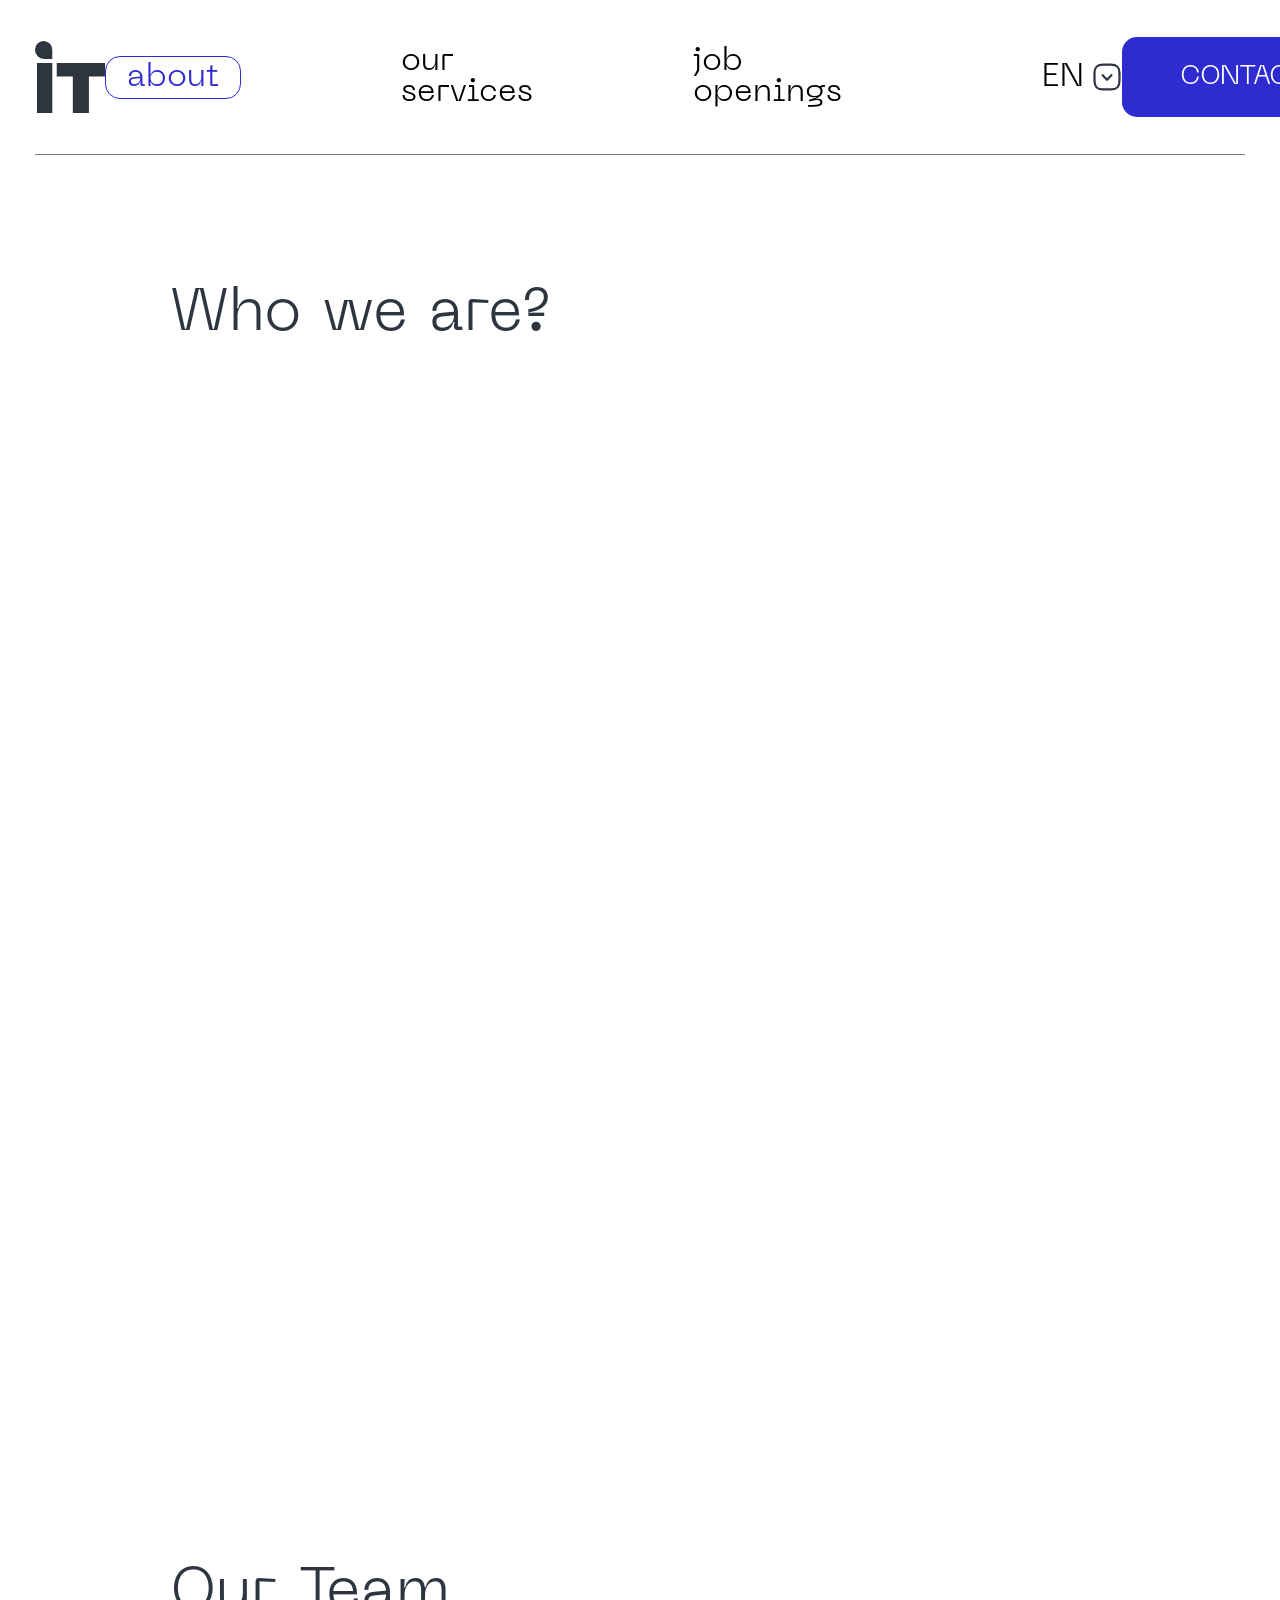
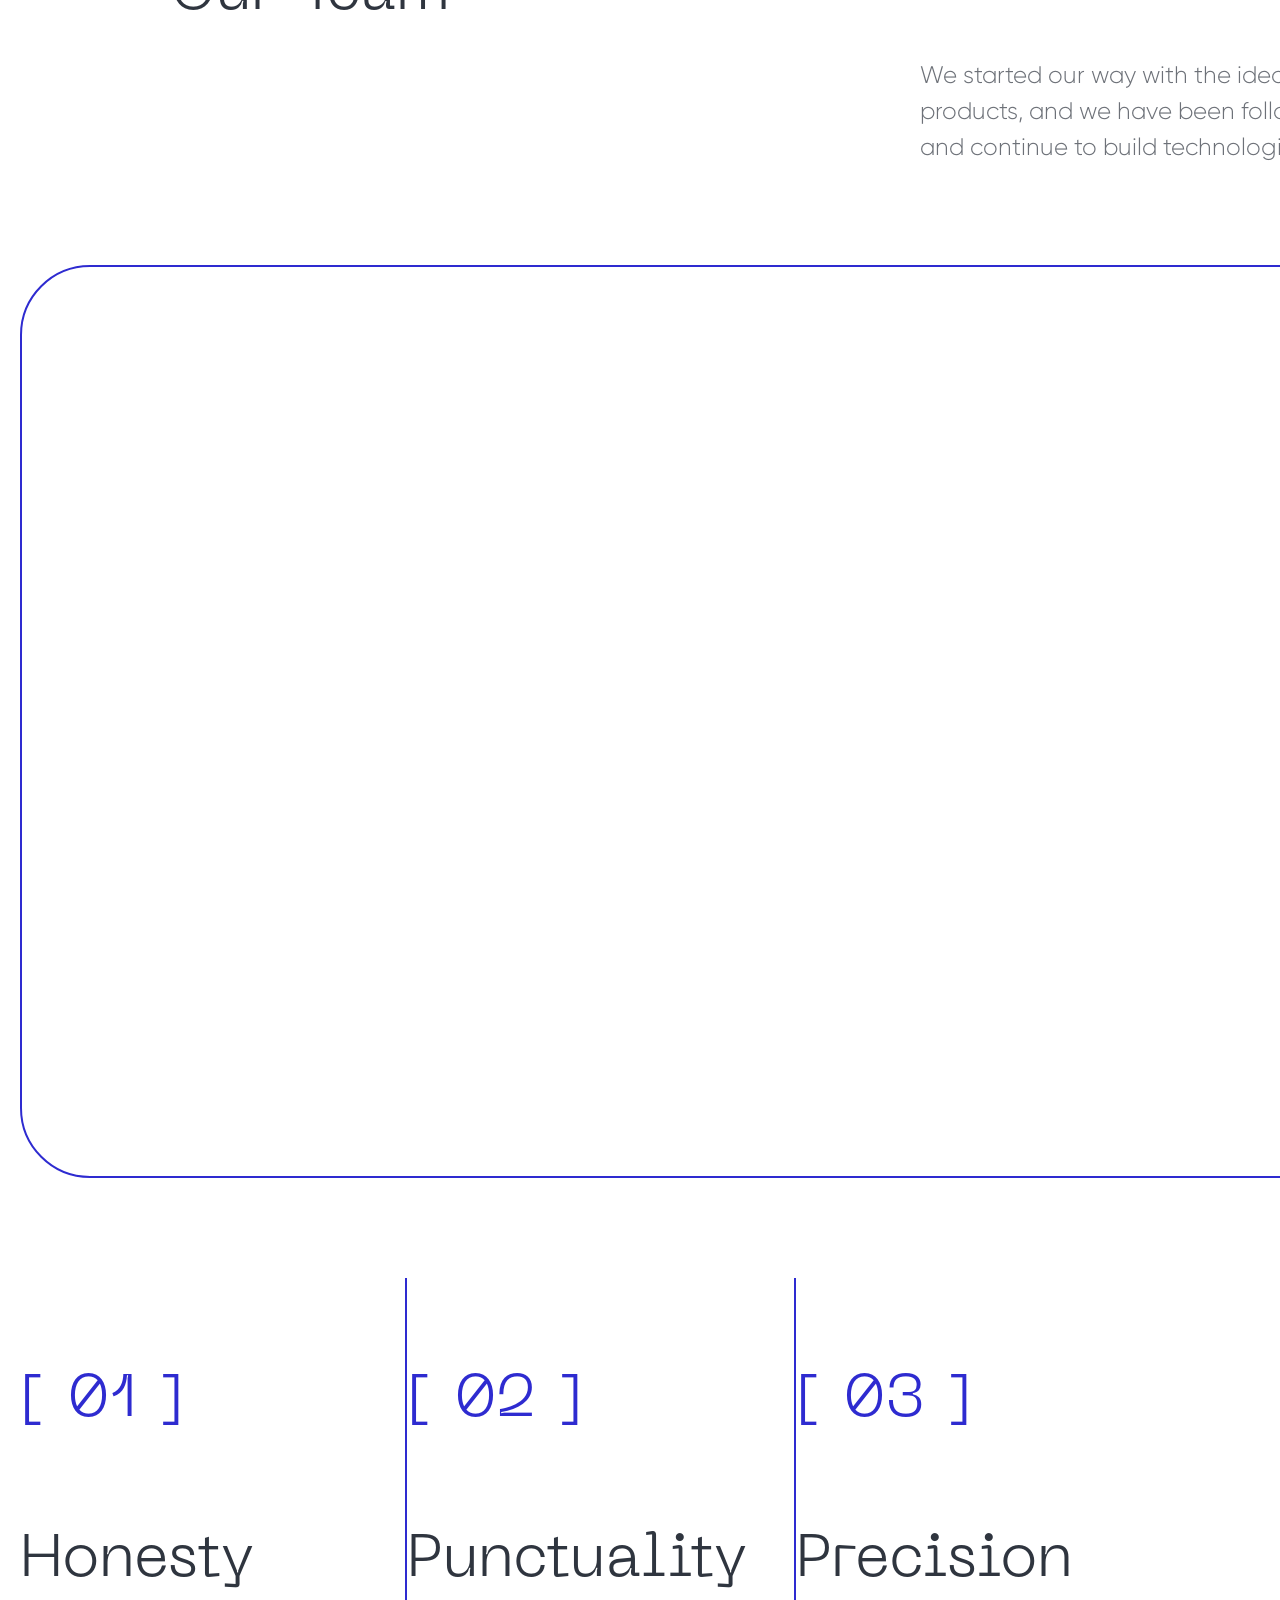
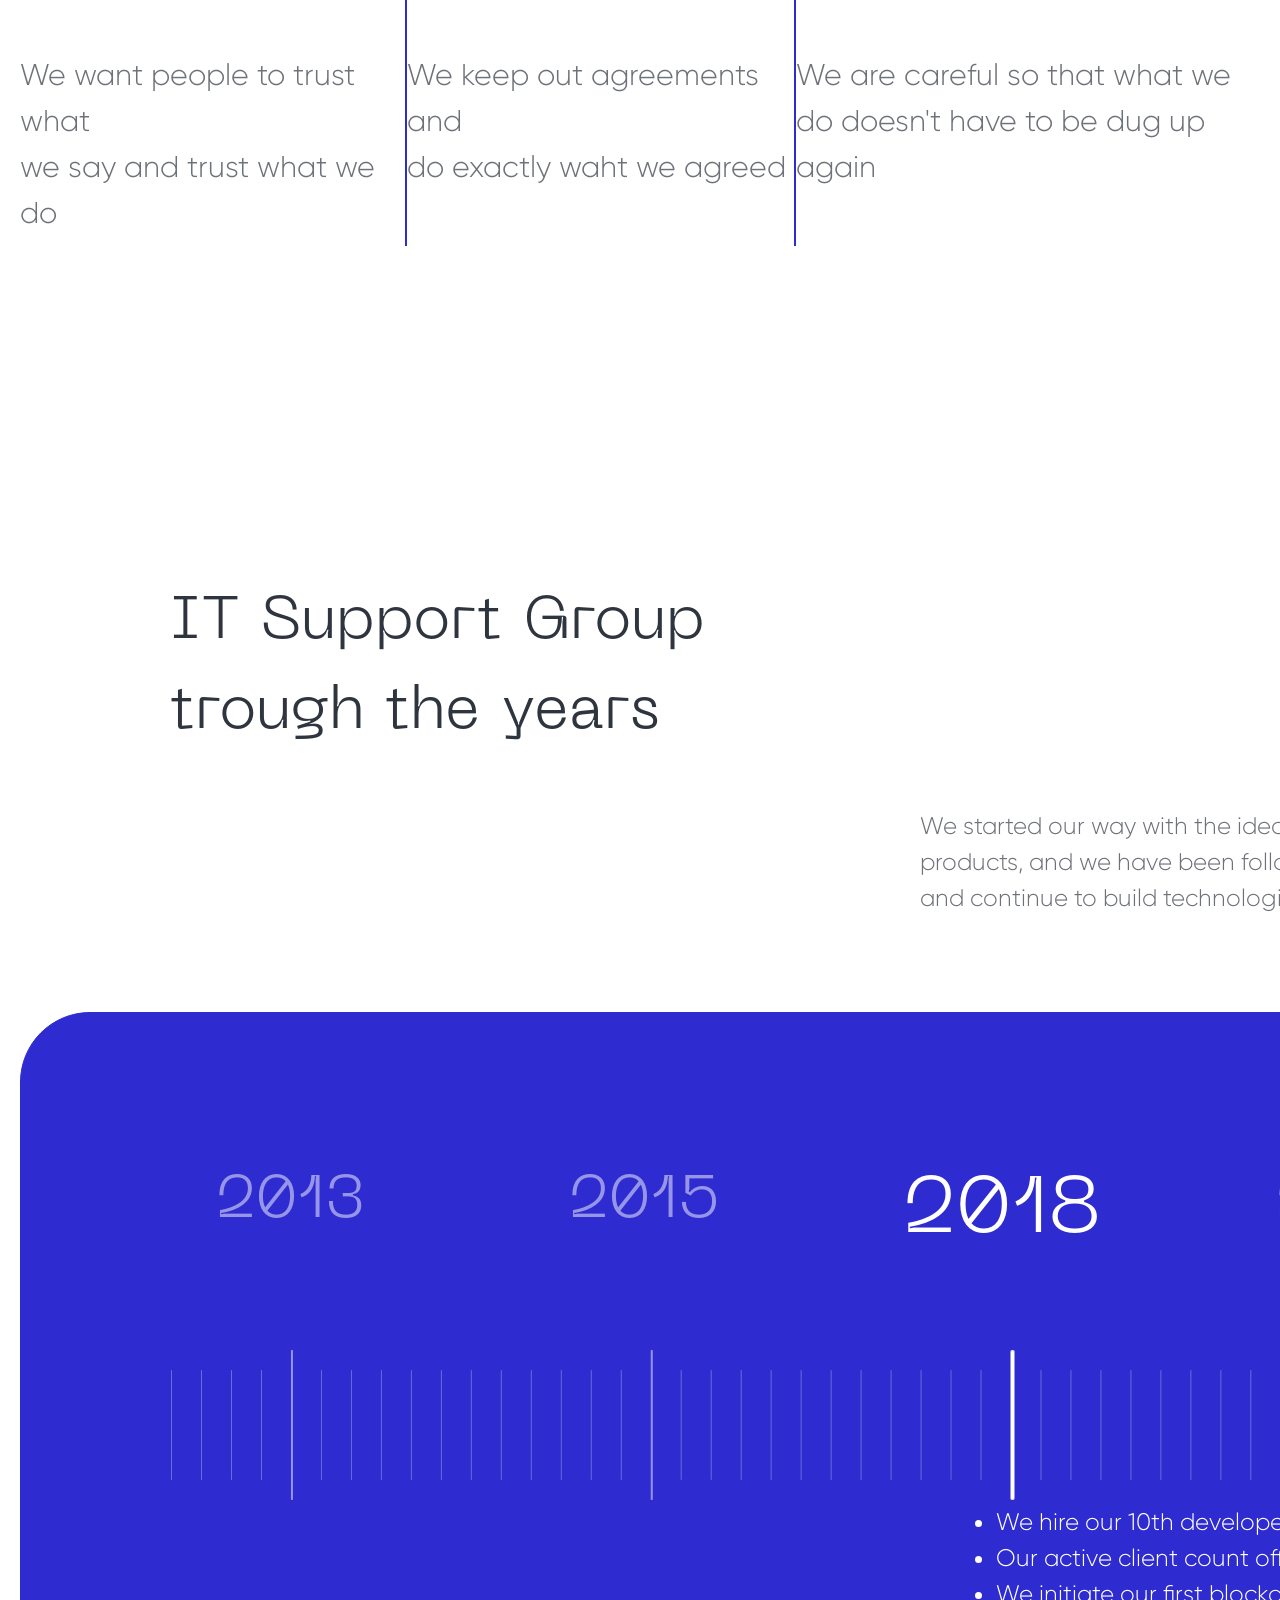
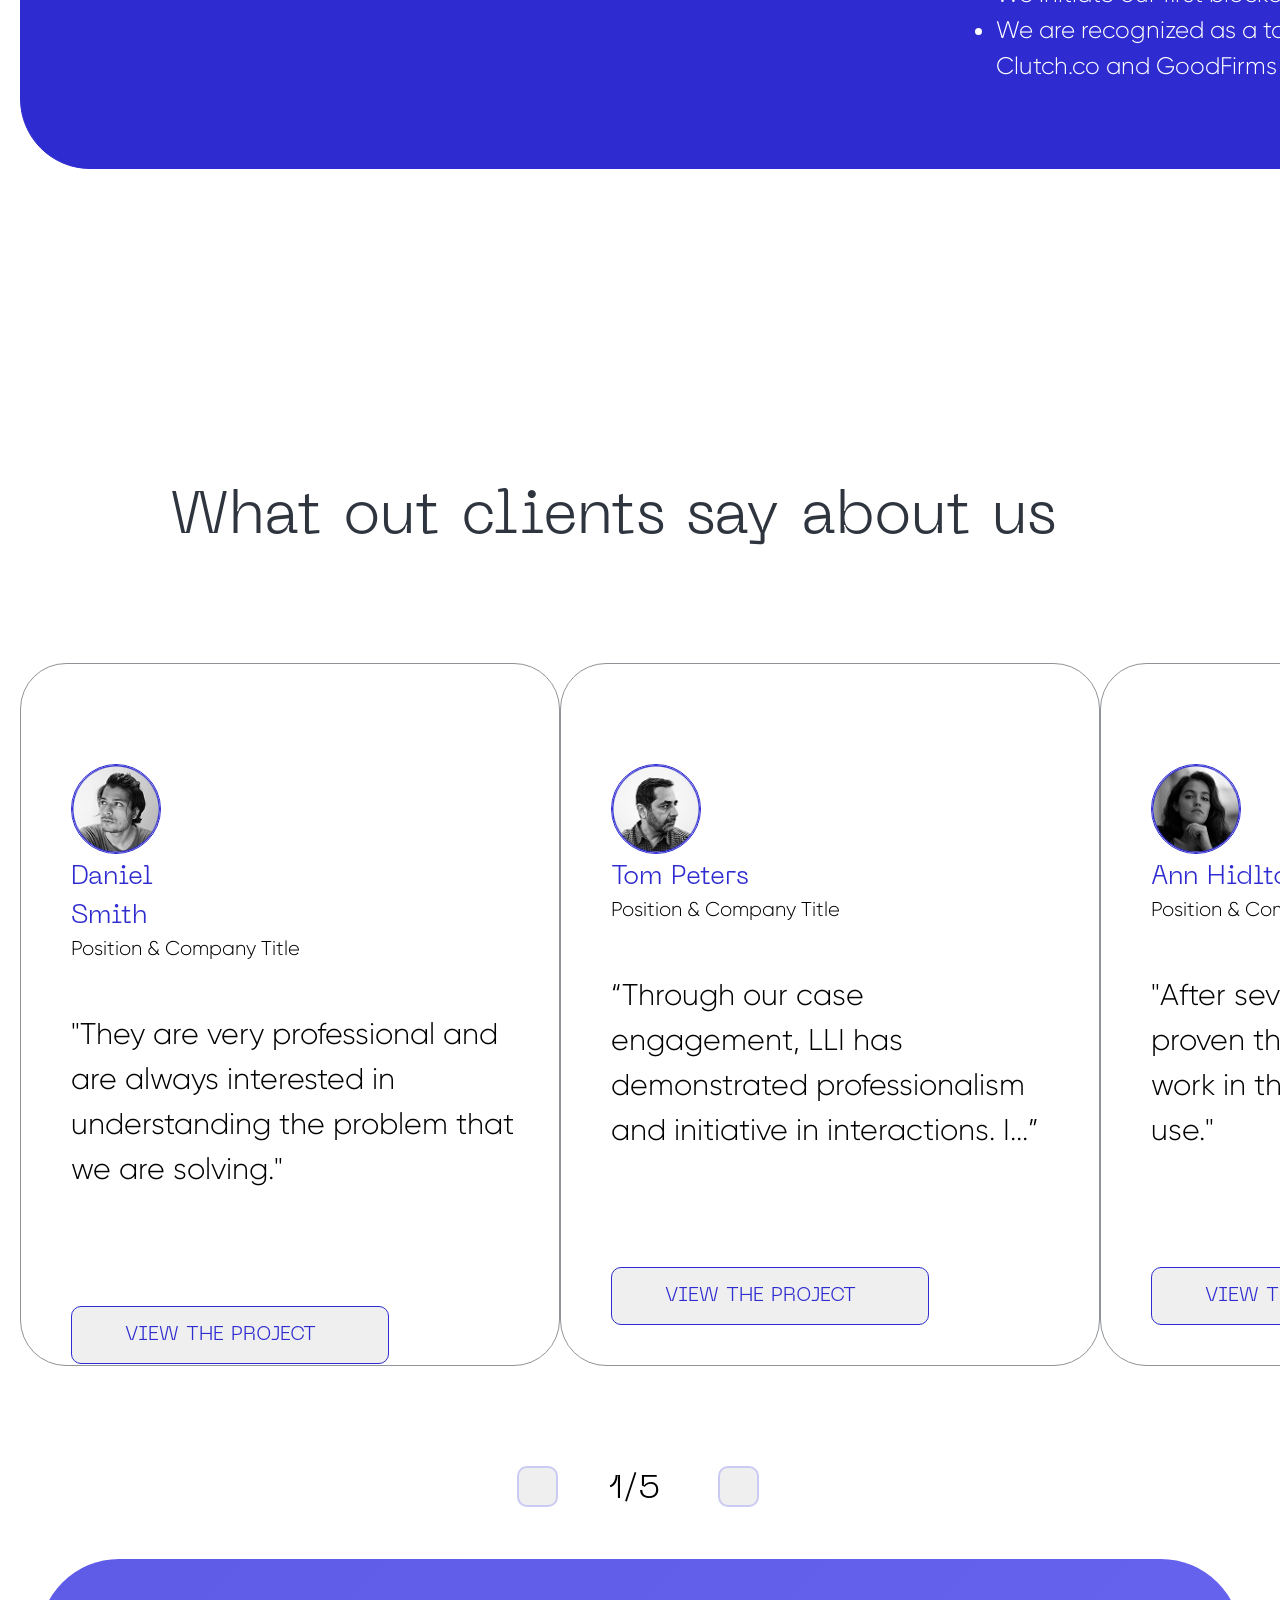
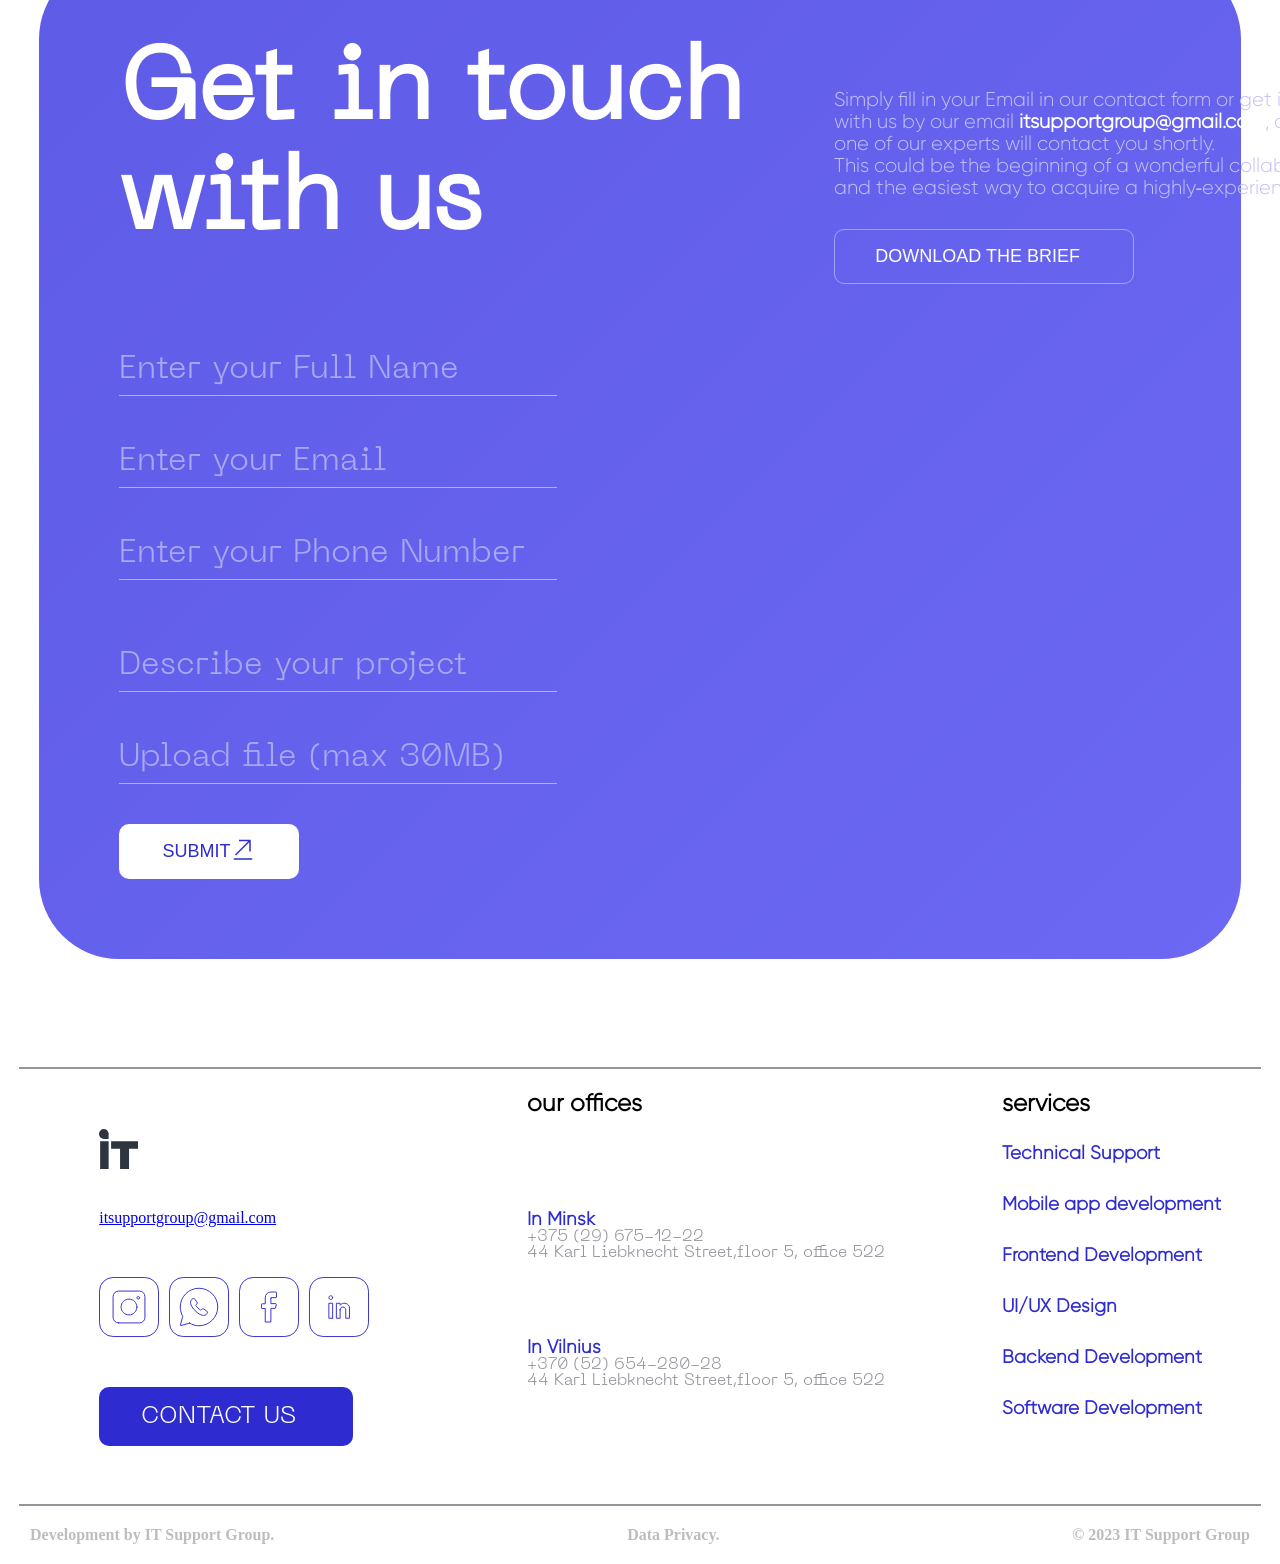
==== commit 79e322aa: "Revert "Dev/rokas"" ====
--- a/pages/about.html
+++ b/pages/about.html
@@ -7,52 +7,47 @@
     <title>About Us</title>
     <script src="https://kit.fontawesome.com/f98b1926a7.js" crossorigin="anonymous"></script>
     <link rel="stylesheet" href="../css/about/about.css">
-    <link rel="stylesheet" href="../css/about/about-mobile.css">
     <link rel="stylesheet" href="../css/footer.css">
     <link rel="stylesheet" href="../css/about/navigation.css">
     <link rel="stylesheet" href="../css/footer-mobile.css">
     <script src="../js/navigation-bar.js" defer></script>
     <script src="../js/about.js" defer></script>
-    <link rel="stylesheet" href="../css/main/navigation.css">
-    <link rel="stylesheet" href="../css/main/main.css">
-    <link rel="stylesheet" href="../css/main/main-mobile.css">
+    <link rel="stylesheet" href="../css/footer-about.css">
+    <link rel="stylesheet" href="../css/main/main-about.css">
 </head>
 
 <body>
     <!-- Header -->
-    <nav class="nav-bar">
-        <div class="white-box">
-            <img src="../img/menu.svg" alt="menu" id="menu-bar">
-        </div>
-        <div class="nav-bar-space">
+    <header>
+        <!-- Navigation bar -->
+        <nav class="nav-bar">
+          <div class="white-box">
+            <img src="../img/menu-white.svg" alt="menu" id="menu-bar">
+          </div>
+          <div class="nav-bar-space">
             <div class="left-side">
-                <a href="index.html">
-                    <img src="../img/Logo_white.svg" alt="logo">
-                </a>
-                <ul>
-                    <li><a href="../pages/about.html"><span class="links">about</span></a></li>
-                    <li><a href=""><span class="links">our services</span></a></li>
-                    <li><a href=""><span class="links">job openings</span></a></li>
-                </ul>
+              <a href="../index.html">
+                <img src="../img/Logo.svg" alt="logo">
+              </a>
+              <ul>
+                <li><a href="../pages/about.html"><span class="links blue-box">about</span></a></li>
+                <li><a href=""><span class="links">our services</span></a></li>
+                <li><a href=""><span class="links">job openings</span></a></li>
+              </ul>
             </div>
 
             <div class="white-line"></div>
 
 
             <div class="right-side">
-                <div id="lang-sel">
-                    <div class="languages">
-                        <p class="main-lang">EN</p>
-                        <img src="../img/arrow-square-down.svg" alt="arrow">
-                    </div>
-                    <div id="language-selector">
-                        <p id="enl">EN</p>
-                        <p id="ltl">LT</p>
-                    </div>
-                </div>
-
-                <div class="button-div">
-                    <button class="contact"><span>CONTACT US</span> <img src="../img/Send.svg" alt="send"></button>
+              <div id="lang-sel">
+                <div class="languages">
+                  <p class="main-lang">EN</p>
+                  <img src="../img/arrow-square-down-black.svg" alt="arrow">
+                </div>
+                <div id="language-selector">
+                  <p id="enl">EN</p>
+                  <p id="ltl">LT</p>
                 </div>
               </div>
 
@@ -60,95 +55,72 @@
                 <button class="contact"><span>CONTACT US</span> <img src="../img/Send.svg" alt="send"></button>
               </div>
             </div>
-        </div>
-
-
-        <img src="../img/logo_white.png" alt="logo-white" class="logo-mobile">
-
-        <div class="white-box">
-            <img src="../img/Button.svg" alt="button">
-        </div>
-
-    </nav>
-
-
-    <div class="aboutBox">
-
-        <!-- Who we are? -->
-        <div class="wWTab">
-            <p id="tabNames">Who we are?</p>
-            <div class="wWMain">
-                <div class="wWText">
-                    <p>IT Support Group has worked with more than 200 businesses (and counting) in the past
-                        10 years and we offer our experience with the best expert talent pool in the industry
-                        to fulfil all your application development needs.</p>
-                    <p>We deploy best practices, proven development methodologies and time-tested optimum delivery
-                        models for developing and building applications on a fixed time, fixed cost basis.</p>
-                </div>
-                <!-- info side -->
-                <div class="wWInfo">
-                    <div class="info">
-                        <p class="wWInfoTop wWInfoText wWInfoTL">10</p>
-                        <p class="wWInfoBottom wWInfoText">years in industry</p>
-                    </div>
-                    <div class="info">
-                        <p class="wWInfoTop wWInfoText wWInfoTR">200</p>
-                        <p class="wWInfoBottom wWInfoText">clients worldwide</p>
-                    </div>
-                    <div class="info">
-                        <p class="wWInfoTop wWInfoText wWInfo">10+</p>
-                        <p class="wWInfoBottom wWInfoText">strong developers</p>
-                    </div>
-                    <div class="info">
-                        <p class="wWInfoTop wWInfoText wWInfo">8-10</p>
-                        <p class="wWInfoBtm wWInfoText">weeks project take with development</p>
-                    </div>
-                </div>
-            </div>
-            <!-- Decoration -->
-            <div class="decoration">
-                <div class="wWBall wWBallBlack mobilewW"></div>
-                <div class="wWBall wWBallGrey mobilewW"></div>
-                <div class="wWBall wWBallBlue mobilewW"></div>
-                <div class="wWBall wWBallBlack mobilewW"></div>
-                <div class="wWBall wWBallGrey"></div>
-                <div class="wWBall wWBallBlue"></div>
-                <div class="wWBall wWBallBlack"></div>
-                <div class="wWBall wWBallGrey"></div>
-                <div class="wWBall wWBallBlue"></div>
-                <div class="wWBall wWBallBlack"></div>
-                <div class="wWBall wWBallGrey"></div>
-                <div class="wWBall wWBallLast mobilewW">
-                    <img class="wWPlus" src="../img/add.png" alt="Plus">
-                </div>
-            </div>
-        </div>
-
-
-        <!-- Our Team -->
-        <div class="oTTab">
-            <p id="tabNames">Our Team</p>
-            <p id="oTTopTxt">We started our way with the idea of creating innovative
-                products, and we have been following this trend since 2013
-                and continue to build technological solutions for our customers.</p>
-            <div class="oTImg"></div>
-            <div class="oTCards">
-                <div class="oTCard">
-                    <p class="oTCardTop">[ 01 ]</p>
-                    <p class="oTCardMiddle">Honesty</p>
-                    <p class="oTCardBottom">We want people to trust what we say and trust what we do</p>
-                </div>
-                <div id="oTLine"></div>
-                <div class="oTCard">
-                    <p class="oTCardTop">[ 02 ]</p>
-                    <p class="oTCardMiddle">Punctuality</p>
-                    <p class="oTCardBottom">We keep out agreements and do exactly waht we agreed</p>
-                </div>
-                <div id="oTLine"></div>
-                <div class="oTCard">
-                    <p class="oTCardTop">[ 03 ]</p>
-                    <p class="oTCardMiddle">Precision</p>
-                    <p class="oTCardBottom">We are careful so that what we do doesn't have to be dug up again</p>
+          </div>
+
+
+          <div class="logo-mobile">
+            <img src="../img/Logo.svg" alt="logo">
+          </div>
+
+          <div class="white-box">
+            <img src="../img/send-white.svg" alt="button">
+          </div>
+
+        </nav>
+
+
+    </header>
+    <br>
+    <br>
+    <br>
+    <br>
+    <br>
+    <br>
+    <br>
+    <br>
+    <br>
+    <br>
+    <br>
+    <br>
+    <br>
+    <br>
+    <br>
+    <main>
+
+        <div class="aboutBox">
+
+            <!-- Who we are? -->
+            <div class="wWTab">
+                <p id="tabNames">Who we are?</p>
+            </div>
+
+
+
+            <!-- Our Team -->
+            <div class="oTTab">
+                <p id="tabNames">Our Team</p>
+                <p id="oTTopTxt">We started our way with the idea of creating innovative<br>
+                    products, and we have been following this trend since 2013<br>
+                    and continue to build technological solutions for our customers.</p>
+                <div class="oTImg"></div>
+                <div class="oTCards">
+                    <div class="oTCard">
+                        <p class="oTCardTop">[ 01 ]</p>
+                        <p class="oTCardMiddle">Honesty</p>
+                        <p class="oTCardBottom">We want people to trust what<br>we say and trust what we do</p>
+                    </div>
+                    <div id="oTLine"></div>
+                    <div class="oTCard">
+                        <p class="oTCardTop">[ 02 ]</p>
+                        <p class="oTCardMiddle">Punctuality</p>
+                        <p class="oTCardBottom">We keep out agreements and<br>do exactly waht we agreed</p>
+                    </div>
+                    <div id="oTLine"></div>
+                    <div class="oTCard">
+                        <p class="oTCardTop">[ 03 ]</p>
+                        <p class="oTCardMiddle">Precision</p>
+                        <p class="oTCardBottom">We are careful so that what we<br>do doesn't have to be dug up again</p>
+                    </div>
                 </div>
             </div>
 
@@ -180,139 +152,43 @@
 
 
 
-        <!-- What our clients say about us -->
-        <div class="rVTab">
-
-            <p id="tabNames">What out clients say about us</p>
-            <div class="reviews">
-                <div class="rVBox">
-                    <img class="rVImg" src="../img/danielSmith.png" alt="danielSmith">
-                    <p class="rVHl rVBoxElem">Daniel Smith</p>
-                    <p class="rVPos rVBoxElem">Position & Company Title</p>
-                    <p class="rVQt rVBoxElem">"They are very professional and<br>
-                        are always interested in<br>
-                        understanding the problem that<br>
-                        we are solving."</p>
-                    <button class="rVBtn">VIEW THE PROJECT <i
-                            class="fa-solid fa-arrow-up-right-from-square"></i></button>
-                </div>
-                <div class="rVBox">
-                    <img class="rVImg" src="../img/tomPeters.png" alt="tomPeters">
-                    <p class="rVHl rVBoxElem">Tom Peters</p>
-                    <p class="rVPos rVBoxElem">Position & Company Title</p>
-                    <p class="rVQt rVBoxElem">“Through our case<br>
-                        engagement, LLI has demonstrated professionalism<br>
-                        and initiative in interactions. I...”</p>
-                    <button class="rVBtn">VIEW THE PROJECT <i
-                            class="fa-solid fa-arrow-up-right-from-square"></i></button>
-                </div>
-                <div class="rVBox">
-                    <img class="rVImg" src="../img/annHidlton.png" alt="annHidlton">
-                    <p class="rVHl rVBoxElem">Ann Hidlton</p>
-                    <p class="rVPos rVBoxElem">Position & Company Title</p>
-                    <p class="rVQt rVBoxElem">"After several years, they've<br>
-                        proven that they deliver quality<br>
-                        work in the context that we<br>
-                        use."</p>
-                    <button class="rVBtn">VIEW THE PROJECT<i
-                            class="fa-solid fa-arrow-up-right-from-square"></i></button>
-                </div>
-            </div>
-
-            <div class="reviews">
-                <div class="rVBox">
-                    <img class="rVImg" src="../img/profile4.png" alt="justin">
-                    <p class="rVHl rVBoxElem">Justin Green</p>
-                    <p class="rVPos rVBoxElem">Position & Company Title</p>
-                    <p class="rVQt rVBoxElem">"Innovation requires courage and
-                        persistence, even when results
-                        aren’t immediately obvious
-                        in practice."</p>
-                    <button class="rVBtn">VIEW THE PROJECT <i
-                            class="fa-solid fa-arrow-up-right-from-square"></i></button>
-                </div>
-                <div class="rVBox">
-                    <img class="rVImg" src="../img/profile5.png" alt="victor">
-                    <p class="rVHl rVBoxElem">Victor Peterson</p>
-                    <p class="rVPos rVBoxElem">Position & Company Title</p>
-                    <p class="rVQt rVBoxElem">"The team consistently
-                        demonstrates creativity and
-                        reliability under the pressures
-                        of complex projects."</p>
-                    <button class="rVBtn">VIEW THE PROJECT <i
-                            class="fa-solid fa-arrow-up-right-from-square"></i></button>
-                </div>
-                <div class="rVBox">
-                    <img class="rVImg" src="../img/profile6.png" alt="charles">
-                    <p class="rVHl rVBoxElem">Charles Lamar</p>
-                    <p class="rVPos rVBoxElem">Position & Company Title</p>
-                    <p class="rVQt rVBoxElem">"Over time, experience has
-                        shown that thoughtful planning
-                        leads to sustainable outcomes
-                        in all scenarios."</p>
-                    <button class="rVBtn">VIEW THE PROJECT<i
-                            class="fa-solid fa-arrow-up-right-from-square"></i></button>
-                </div>
-            </div>
-
-            <div class="reviews">
-                <div class="rVBox">
-                    <img class="rVImg" src="../img/rick.png" alt="rick">
-                    <p class="rVHl rVBoxElem">Rick Grimes</p>
-                    <p class="rVPos rVBoxElem">Position & Company Title</p>
-                    <p class="rVQt rVBoxElem">"Effective collaboration fosters
-                        progress, ensuring goals are <br>
-                        met with both quality
-                        and efficiency."</p>
-                    <button class="rVBtn">VIEW THE PROJECT <i
-                            class="fa-solid fa-arrow-up-right-from-square"></i></button>
-                </div>
-                <div class="rVBox">
-                    <img class="rVImg" src="../img/carol.png" alt="carol">
-                    <p class="rVHl rVBoxElem">Carol Peletier</p>
-                    <p class="rVPos rVBoxElem">Position & Company Title</p>
-                    <p class="rVQt rVBoxElem">"Through continuous effort <br> and
-                        learning, they maintain a
-                        standard of excellence
-                        across diverse tasks."</p>
-                    <button class="rVBtn">VIEW THE PROJECT <i
-                            class="fa-solid fa-arrow-up-right-from-square"></i></button>
-                </div>
-                <div class="rVBox">
-                    <img class="rVImg" src="../img/daryl.png" alt="daryl">
-                    <p class="rVHl rVBoxElem">Daryl Dixon</p>
-                    <p class="rVPos rVBoxElem">Position & Company Title</p>
-                    <p class="rVQt rVBoxElem">"Commitment to detail and <br>
-                        careful execution have become
-                        hallmarks of success
-                        in this environment.""</p>
-                    <button class="rVBtn">VIEW THE PROJECT<i
-                            class="fa-solid fa-arrow-up-right-from-square"></i></button>
-                </div>
-            </div>
-
-            <div class="reviews">
-                <div class="rVBox">
-                    <img class="rVImg" src="../img/profile7.png" alt="james">
-                    <p class="rVHl rVBoxElem">James West</p>
-                    <p class="rVPos rVBoxElem">Position & Company Title</p>
-                    <p class="rVQt rVBoxElem">"Clear communication and
-                        shared understanding often
-                        result in measurable
-                        improvements over time."</p>
-                    <button class="rVBtn">VIEW THE PROJECT <i
-                            class="fa-solid fa-arrow-up-right-from-square"></i></button>
-                </div>
-                <div class="rVBox">
-                    <img class="rVImg" src="../img/profile8.png" alt="kendrick">
-                    <p class="rVHl rVBoxElem">Jane South</p>
-                    <p class="rVPos rVBoxElem">Position & Company Title</p>
-                    <p class="rVQt rVBoxElem">"Years of dedication prove that
-                        consistency and skill
-                        together create reliable
-                        results under any conditions."</p>
-                    <button class="rVBtn">VIEW THE PROJECT <i
-                            class="fa-solid fa-arrow-up-right-from-square"></i></button>
+            <!-- What our clients say about us -->
+            <div class="rVTab">
+                <!-- slide 1 -->
+                <p id="tabNames">What out clients say about us</p>
+                <div class="reviews">
+                    <div class="rVBox">
+                        <img class="rVImg" src="../img/danielSmith.png" alt="danielSmith">
+                        <p class="rVHl rVBoxElem">Daniel Smith</p>
+                        <p class="rVPos rVBoxElem">Position & Company Title</p>
+                        <p class="rVQt rVBoxElem">"They are very professional and<br>
+                            are always interested in<br>
+                            understanding the problem that<br>
+                            we are solving."</p>
+                        <button class="rVBtn">VIEW THE PROJECT <i
+                                class="fa-solid fa-arrow-up-right-from-square"></i></button>
+                    </div>
+                    <div class="rVBox">
+                        <img class="rVImg" src="../img/tomPeters.png" alt="tomPeters">
+                        <p class="rVHl rVBoxElem">Tom Peters</p>
+                        <p class="rVPos rVBoxElem">Position & Company Title</p>
+                        <p class="rVQt rVBoxElem">“Through our case<br>
+                            engagement, LLI has demonstrated professionalism<br>
+                            and initiative in interactions. I...”</p>
+                        <button class="rVBtn">VIEW THE PROJECT <i
+                                class="fa-solid fa-arrow-up-right-from-square"></i></button>
+                    </div>
+                    <div class="rVBox">
+                        <img class="rVImg" src="../img/annHidlton.png" alt="annHidlton">
+                        <p class="rVHl rVBoxElem">Ann Hidlton</p>
+                        <p class="rVPos rVBoxElem">Position & Company Title</p>
+                        <p class="rVQt rVBoxElem">"After several years, they've<br>
+                            proven that they deliver quality<br>
+                            work in the context that we<br>
+                            use."</p>
+                        <button class="rVBtn">VIEW THE PROJECT<i
+                                class="fa-solid fa-arrow-up-right-from-square"></i></button>
+                    </div>
                 </div>
                 <!-- slide 2 -->
                 <div class="reviews">
@@ -350,19 +226,41 @@
                                 class="fa-solid fa-arrow-up-right-from-square"></i></button>
                     </div>
                 </div>
-            </div>
-
-            <div class="reviews">
-                <div class="rVBox">
-                    <img class="rVImg" src="../img/profile10.png" alt="Lucas">
-                    <p class="rVHl rVBoxElem">Lucas Combs</p>
-                    <p class="rVPos rVBoxElem">Position & Company Title</p>
-                    <p class="rVQt rVBoxElem">"Dedication to improvement and
-                        perseverance through obstacles
-                        ensures progress continues
-                        in every endeavor."</p>
-                    <button class="rVBtn">VIEW THE PROJECT <i
-                            class="fa-solid fa-arrow-up-right-from-square"></i></button>
+                <!-- slide 3 -->
+                <div class="reviews">
+                    <div class="rVBox">
+                        <img class="rVImg" src="../img/rick.png" alt="rick">
+                        <p class="rVHl rVBoxElem">Rick Grimes</p>
+                        <p class="rVPos rVBoxElem">Position & Company Title</p>
+                        <p class="rVQt rVBoxElem">"Effective collaboration fosters
+                            progress, ensuring goals are <br>
+                            met with both quality
+                            and efficiency."</p>
+                        <button class="rVBtn">VIEW THE PROJECT <i
+                                class="fa-solid fa-arrow-up-right-from-square"></i></button>
+                    </div>
+                    <div class="rVBox">
+                        <img class="rVImg" src="../img/carol.png" alt="carol">
+                        <p class="rVHl rVBoxElem">Carol Peletier</p>
+                        <p class="rVPos rVBoxElem">Position & Company Title</p>
+                        <p class="rVQt rVBoxElem">"Through continuous effort <br> and
+                            learning, they maintain a
+                            standard of excellence
+                            across diverse tasks."</p>
+                        <button class="rVBtn">VIEW THE PROJECT <i
+                                class="fa-solid fa-arrow-up-right-from-square"></i></button>
+                    </div>
+                    <div class="rVBox">
+                        <img class="rVImg" src="../img/daryl.png" alt="daryl">
+                        <p class="rVHl rVBoxElem">Daryl Dixon</p>
+                        <p class="rVPos rVBoxElem">Position & Company Title</p>
+                        <p class="rVQt rVBoxElem">"Commitment to detail and <br>
+                            careful execution have become
+                            hallmarks of success
+                            in this environment.""</p>
+                        <button class="rVBtn">VIEW THE PROJECT<i
+                                class="fa-solid fa-arrow-up-right-from-square"></i></button>
+                    </div>
                 </div>
                 <!-- slide 4 -->
                 <div class="reviews">
@@ -487,70 +385,60 @@
     </main>
 
 
-        <!-- FOOTER -->
-        <br><br><br><br><br><br>
-        <div class="footer-line"></div>
-        <footer>
-
-            <div class="leftt">
-                <div class="logotipe">
-                    <img src="../img/Logo.svg" class="size-logo">
+    <!-- FOOTER -->
+    <br /><br /><br /><br /><br /><br />
+    <div class="footer-line"></div>
+    <footer>
+        <div class="leftt">
+            <div class="logotipe">
+                <div class="row_line">
+                    <img src="../img/Logo.svg" class="size-logo" alt="logo" />
+                    <img src="../img/LogoSupport (1).svg" class="size-logo1">
                     <a href="#">
-                        <div>itsupportgroup@gmail.com</div>
+                        <div class="gmail_it">itsupportgroup@gmail.com</div>
                     </a>
-                    <div class="lineslogo">
-                        <img src="../img/instragam.png">
-                        <img src="../img/viber.png">
-                        <img src="../img/facebook.png">
-                        <img src="../img/linkedIn.png">
-                    </div>
-                    <button class="contact-us">CONTACT US
-                        <i class="fa-solid fa-arrow-up-right-from-square"></i>
-                    </button>
+                </div>
+                <div class="lineslogo">
+                    <img src="../img/instagram.svg" class="instragam" />
+                    <img src="../img/viber.svg" class="viber" />
+                    <img src="../img/facebook.svg" class="facebook" />
+                    <img src="../img/linkedIn.svg" class="linkedin" />
                 </div>
                 <button class="contact-us">
                     CONTACT US
                     <i class="fa-solid fa-arrow-up-right-from-square"></i>
                 </button>
             </div>
-            <div class="centerr">
-                <div class="ouroffice">
-                    <h2>our offices</h2>
-                    <div class="information1">
-                        <h3>In Minsk</h3>
-                        <strong>
-                            <p>+ 375 (29) 675-12-22</p>
-                            <p>44 Karl Liebknecht Street, floor 5, office 522</p>
-                        </strong>
-                    </div>
-                    <div class="information2">
-                        <h3>In Vilnius</h3>
-                        <strong>
-                            <p>+370 (52) 654-280-28</p>
-                            <p>44 Karl Liebknecht Street, floor 5, office 522</p>
-                        </strong>
-                    </div>
-                </div>
-            </div>
-            <div class="rightt">
-                <div class="servicess">
-                    <h2>services</h2>
-                    <div>
+        </div>
+        <div class="ouroffice">
+            <h2>our offices</h2>
+            <div class="space_btw2">
+                <div class="information">
+                    <h3>In Minsk</h3>
+                    <p class="phone">+375 (29) 675-12-22</p>
+                    <p>44 Karl Liebknecht Street,floor 5, office 522</p>
+                </div>
+                <div class="information">
+                    <h3>In Vilnius</h3>
+                    <p class="phone">+370 (52) 654-280-28</p>
+                    <p>44 Karl Liebknecht Street,floor 5, office 522</p>
+                </div>
+            </div>
+        </div>
+        <div class="rightt">
+            <div class="servicess">
+                <h2>services</h2>
+                <div>
+                    <div class="space_btw">
                         <h3>Technical Support</h3>
+                        <h3>Mobile app development</h3>
                         <h3>Frontend Development</h3>
+                        <h3>UI/UX Design</h3>
                         <h3>Backend Development</h3>
-                        <h3>Mobile app development</h3>
-                        <h3>UI/UX Design</h3>
                         <h3>Software Development</h3>
                     </div>
                 </div>
             </div>
-        </footer>
-        <div class="footer-line"></div>
-        <div class="information3">
-            <h4>Development by IT Support Group.</h4>
-            <h4>Data Privacy.</h4>
-            <h4>© 2023 IT Support Group</h4>
         </div>
     </footer>
     <div class="footer-line"></div>
--- a/css/about/about.css
+++ b/css/about/about.css
@@ -17,17 +17,12 @@
     src: url(../../Fonts/Gilroy-Light.otf);
 }
 
-.nav-bar {
-    top: 0;
-}
-
-/* common */
 :root {
     --blue: #2e2bd0;
     --light_Blue: #CBCAF3;
     --dark_grey: #2f353f;
-    --grey: #2F353F;
-    --light_grey: #909398;
+    --grey: #2f353fb3;
+    --light_grey: #ffffff80;
     --white: #FFFFFF;
 }
 
@@ -35,10 +30,10 @@
 
 /* common */
 #tabNames {
-    margin: 0 0 0 7.8125vw;
+    margin: 0 0 0 9.375rem;
     font-family: "Neue Machina";
-    font-size: 3.125vw;
-    line-height: auto;
+    font-size: 3.75rem;
+    line-height: 150%;
     color: var(--dark_grey)
 }
 
@@ -47,8 +42,11 @@
 
 /* Main box */
 .aboutBox {
+    position: relative;
     margin: 0 auto;
-    width: 100vw;
+    max-width: 120rem;
+    width: 100%;
+    padding: 0 20px;
 }
 
 
@@ -56,184 +54,83 @@
 
 /* Who we are */
 .wWTab {
-    margin-top: 14.0104vw;
-    height: 51.6667vw;
-}
-
-.wWMain {
-    display: flex;
-    margin-top: 3.3333vw;
-    margin-bottom: 10.4167vw;
-}
-
-.wWText {
-    margin-left: 7.8125vw;
-    font-family: "Gilroy";
-    font-size: 1.25vw;
-    line-height: 1.875vw;
-    color: var(--grey);
-}
-
-.wWText p {
-    width: 39.1667vw;
-}
-
-.wWInfo {
-    margin-left: 7.8125vw;
-    flex-wrap: wrap;
-    display: flex;
-    font-family: "Gilroy";
-    font-size: 1.25vw;
-    line-height: 1.875vw;
-    color: var(--grey);
-}
-
-.info {
-    border: .0521vw solid var(--grey);
-    border-radius: 2.0833vw;
-    height: 12.2396vw;
-    width: 18.6458vw;
-}
-
-.wWInfoText {
-    margin-left: 2.6042vw;
-    font-family: "Gilroy";
-}
-
-.wWInfoTop {
-    margin: 2.6042vw 0 0 2.6042vw;
-    color: var(--blue);
-    font-size: 3.125vw;
-    line-height: 3.125vw;
-}
-
-.wWInfoBottom {
-    margin-top: 2.1875vw;
-    color: var(--grey);
-}
-
-.wWBtm {
-    margin-top: 1.25vw;
-}
-
-.decoration {
-    margin-left: 8.3333vw;
-    display: flex;
-    height: 9.375vw;
-}
-
-.wWBall {
-    width: 9.375vw;
-    height: 9.375vw;
-    border: .1563vw solid var(--white);
-    border-radius: 100%;
-    margin-left: -2.5521vw;
-}
-
-.wWBallBlue {
-    background-color: var(--blue);
-}
-
-.wWBallBlack {
-    background-color: var(--dark_grey);
-}
-
-.wWBallGrey {
-    background-color: var(--light_grey);
-}
-
-.wWBallLast {
-    cursor: pointer;
-    background-color: #9995e5;
-    text-align: center;
-    display: flex;
-    align-items: center;
-}
-
-.wWPlus {
-    color: #2e2bd0;
-    text-align: center;
-    padding-left: 1.5625vw;
-    height: 6.5104vw;
-    width: 6.5104vw;
-}
-
+    height: 61.1875rem;
+}
 
 
 
 
 /* Our Team */
 .oTTab {
-    margin-top: 15.625vw;
-    height: 100.4688vw;
+    margin-top: 18.75rem;
+    height: 120.5625rem;
 }
 
 /* Text under "Our Team" */
 #oTTopTxt {
-    width: 37.2396vw;
-    height: 5.625vw;
-    margin: 2.6042vw 0 5.2083vw 46.875vw;
+    width: 44.6875rem;
+    height: 6.75rem;
+    margin: 1.125rem 0rem 6.25rem 56.25rem;
     font-family: "Gilroy";
-    font-size: 1.25vw;
-    line-height: 1.875vw;
+    font-size: 1.5rem;
+    line-height: 2.25rem;
     color: var(--grey);
 }
 
 /* Image */
 .oTImg {
     box-sizing: border-box;
-    width: 96.875vw;
-    height: 47.5521vw;
+    width: 116.25rem;
+    height: 57.0625rem;
     margin: 0 auto;
     background: url(../../img/our_team.png);
     background-size: cover;
-    border: .1042vw solid var(--blue);
-    border-radius: 3.6458vw;
+    border: .125rem solid var(--blue);
+    border-radius: 4.375rem;
 }
 
 /* Cards */
 .oTCards {
-    margin: 7.8125vw auto 0 auto;
+    margin: 6.25rem auto 0 auto;
     justify-content: space-around;
     display: flex;
 }
 
 .oTCard {
-    height: 21.25vw;
-    margin-top: 5.2083vw;
+    height: 25.5rem;
+    margin-top: 6.25rem;
 }
 
 #oTLine {
     /* Line */
-    margin: 0 4.6296vw 0 4.6296vw;
-    width: 0;
-    height: 29.5833vw;
-    border: .0521vw solid var(--blue);
+    width: 0rem;
+    height: 35.5rem;
+    border: .0625rem solid var(--blue);
 }
 
 .oTCardTop {
     /* top part of a card */
     color: var(--blue);
     font-family: "Neue Machina";
-    font-size: 3.125vw;
-    line-height: 2.3958vw;
-    margin: 0 0 5.9375vw 0;
+    font-size: 3.75rem;
+    line-height: 2.875rem;
+    margin: 0rem 0rem 7.125rem 0rem;
 }
 
 .oTCardMiddle {
     /* middle part of a card */
     font-family: "Neue Machina";
-    font-size: 3.125vw;
-    line-height: 2.3958vw;
-    margin: 0 0 3.5417vw 0;
+    font-size: 3.75rem;
+    line-height: 2.875rem;
+    margin: 0 0 4.25rem 0;
     color: var(--dark_grey)
 }
 
 .oTCardBottom {
     /* bottom part of a card */
     font-family: "Gilroy";
-    font-size: 1.5625vw;
-    line-height: 2.3958vw;
+    font-size: 1.875rem;
+    line-height: 2.875rem;
     color: var(--grey);
     margin: 0;
 }
@@ -243,95 +140,95 @@
 
 /* IT Support Group trough the years */
 .sGTab {
-    margin-top: 15.625vw;
-    height: 59.4167vw;
+    margin-top: 18.75rem;
+    height: 74.6875rem;
 }
 
 #sGTop {
-    width: 37.2396vw;
-    height: 5.625vw;
-    margin: 2.6042vw 0 5.2083vw 46.875vw;
+    width: 44.6875rem;
+    height: 6.75rem;
+    margin: 3.125rem 0rem 6rem 56.25rem;
     font-family: "Gilroy";
-    font-size: 1.25vw;
-    line-height: 1.875vw;
+    font-size: 1.5rem;
+    line-height: 2.25rem;
     color: var(--grey);
 }
 
 .sGCard {
     margin: auto;
-    height: 39.4271vw;
-    width: 96.875vw;
-    border: .0521vw solid var(--blue);
-    border-radius: 3.6458vw;
+    height: 47.3125rem;
+    width: 116.25rem;
+    border: .0625rem solid var(--blue);
+    border-radius: 4.375rem;
     background-color: var(--blue);
 }
 
 .sGYears {
-    margin: 5.2083vw 0 5.2083vw 0;
+    margin: 6.25rem 0 6.25rem 0;
     display: flex;
-    width: 81.25vw;
+    width: 97.5rem;
 }
 
 #hLYear {
-    margin: 3.125vw 9.1146vw 0 9.5313vw;
-    font-family: 'Neue Machina';
-    font-size: 4.1667vw;
-    height: 4.0104vw;
-    line-height: 4.0104vw;
+    margin: 3.75rem 10.9375rem 0 11.4375rem;
+    font-family: 'Neue Machina';
+    font-size: 5rem;
+    height: 4.8125rem;
+    line-height: 4.8125rem;
     color: white;
 }
 
 #kk13 {
-    height: 3.0208vw;
-    margin: 3.125vw 10.625vw 0 10.1563vw;
-    font-family: 'Neue Machina';
-    font-size: 3.125vw;
-    line-height: 3.0208vw;
+    height: 3.625rem;
+    margin: 3.75rem 12.75rem 0 12.1875rem;
+    font-family: 'Neue Machina';
+    font-size: 3.75rem;
+    line-height: 3.625rem;
     color: var(--light_grey);
 }
 
 #kk15 {
-    margin: 3.125vw 0 0 0;
-    height: 3.0208vw;
-    font-family: 'Neue Machina';
-    font-size: 3.125vw;
-    line-height: 3.0208vw;
+    margin: 3.75rem 0 0 0;
+    height: 3.625rem;
+    font-family: 'Neue Machina';
+    font-size: 3.75rem;
+    line-height: 3.625rem;
     color: var(--light_grey);
 }
 
 #kk20 {
-    margin: 3.125vw 0 0 0;
-    height: 3.0208vw;
-    font-family: 'Neue Machina';
-    font-size: 3.125vw;
-    line-height: 3.0208vw;
+    margin: 3.75rem 0 0 0;
+    height: 3.625rem;
+    font-family: 'Neue Machina';
+    font-size: 3.75rem;
+    line-height: 3.625rem;
     color: var(--light_grey);
 }
 
 #kk22 {
-    margin: 3.125vw 0 0 7.0833vw;
-    height: 3.0208vw;
-    font-family: 'Neue Machina';
-    font-size: 3.125vw;
-    line-height: 3.0208vw;
+    margin: 3.75rem 0 0 8.5rem;
+    height: 3.625rem;
+    font-family: 'Neue Machina';
+    font-size: 3.75rem;
+    line-height: 3.625rem;
     color: var(--light_grey);
 }
 
 #sGImg {
-    margin-left: 7.8125vw;
-    height: 7.8125vw;
-    width: 81.25vw;
+    margin-left: 9.375rem;
+    height: 9.375rem;
+    width: 97.5rem;
 
 }
 
 .sGList {
     /* List in bottom of div */
-    margin: 0 0 0 50.7813vw;
-    width: 33.8542vw;
-    height: 9.375vw;
+    margin: 0 0 0 60.9375rem;
+    width: 40.625rem;
+    height: 11.25rem;
     font-family: 'Gilroy';
-    font-size: 1.25vw;
-    line-height: 1.875vw;
+    font-size: 1.5rem;
+    line-height: 2.25rem;
     color: white;
 }
 
@@ -340,21 +237,21 @@
 
 /* What our clients say about us */
 .rVTab {
-    margin-top: 15.625vw;
-    height: 52.6563vw;
+    margin-top: 18.75rem;
+    height: 63.1875rem;
 }
 
 .reviews {
-    width: 85.625vw;
-    height: 36.6146vw;
-    margin: 5.2083vw auto 0 auto;
+    width: 102.75rem;
+    height: 43.9375rem;
+    margin: 6.25rem auto 0 auto;
 }
 
 .rVBox {
-    height: 36.6146vw;
-    width: 28.125vw;
-    border: .0521vw solid var(--light_grey);
-    border-radius: 2.3438vw;
+    height: 43.9375rem;
+    width: 33.75rem;
+    border: .0625rem solid #909398;
+    border-radius: 2.875rem;
     float: left;
 }
 
@@ -364,59 +261,56 @@
 }
 
 .rVImg {
-    border: .0521vw solid var(--blue);
-    border-radius: 5.2083vw;
-    width: 4.6875vw;
-    height: 4.6875vw;
-    margin: 5.2083vw 20.8333vw 0 2.6042vw;
+    border: .0625rem solid var(--blue);
+    border-radius: 6.25rem;
+    width: 5.625rem;
+    height: 5.625rem;
+    margin: 6.25rem 25rem 0rem 3.125rem;
 }
 
 .rVBoxElem {
     font-family: 'Neue Machina';
-    margin: 0;
-    padding-left: 2.6042vw;
+    margin: 0rem;
+    padding-left: 3.125rem;
 
 }
 
 .rVHl {
     font-family: 'Neue Machina';
-    font-size: 1.3542vw;
-    width: 10.6771vw;
+    font-size: 1.625rem;
+    width: 12.8125rem;
     line-height: 150%;
     color: var(--blue);
 }
 
 .rVPos {
-    color: var(--light_grey);
     font-family: 'Gilroy';
-    font-size: 1.0417vw;
+    font-size: 1.25rem;
     line-height: 130%;
 }
 
 .rVQt {
-    color: var(--light_grey);
-    padding-top: 2.6042vw;
+    padding-top: 3.125rem;
     font-family: 'Gilroy';
-    font-size: 1.5625vw;
+    font-size: 1.875rem;
     line-height: 150%;
 }
 
 .rVBtn {
-
     cursor: pointer;
-    margin: 5.9375vw 0 0 2.6042vw;
-    height: 3.0208vw;
-    width: 16.5625vw;
-    border-radius: .5208vw;
-    border: .0521vw solid var(--blue);
-    font-family: 'Neue Machina';
-    font-size: 1.0417vw;
-    line-height: .9896vw;
+    margin: 7.125rem 0rem 0rem 3.125rem;
+    height: 3.625rem;
+    width: 19.875rem;
+    border-radius: .625rem;
+    border: .0625rem solid var(--blue);
+    font-family: 'Neue Machina';
+    font-size: 1.25rem;
+    line-height: 1.1875rem;
     color: var(--blue);
 }
 
 .rVBtn .fa-solid {
-    padding-left: 1.0417vw;
+    padding-left: 1.25rem;
 }
 
 .rVBtn:hover {
@@ -426,20 +320,20 @@
 }
 
 .rVPages {
-    width: 12.8125vw;
-    height: 2.1875vw;
-    margin: 5.2083vw auto 0 auto;
+    width: 15.375rem;
+    height: 2.625rem;
+    margin: 6.25rem auto 0 auto;
     display: flex;
 }
 
 .rVSlct {
     cursor: pointer;
-    height: 2.1354vw;
-    width: 2.1354vw;
+    height: 2.5625rem;
+    width: 2.5625rem;
     text-align: center;
-    border: .1042vw solid var(--light_Blue);
-    border-radius: .5208vw;
-    font-size: 1.0417vw;
+    border: .125rem solid var(--light_Blue);
+    border-radius: .625rem;
+    font-size: 1.25rem;
     color: var(--light_Blue);
     transition: 0.3s;
 }
@@ -450,9 +344,11 @@
 }
 
 #rVInd {
-    margin: 0 2.6042vw 0 2.6042vw;
-    font-family: 'Neue Machina';
-    font-size: 1.6667vw;
+    margin: 0rem 3.125rem 0rem 3.125rem;
+    font-family: 'Neue Machina';
+    font-size: 2rem;
     line-height: 150%;
-    width: 3.125vw;
-}
+    width: 3.75rem;
+}
+
+
--- a/css/footer-about.css
+++ b/css/footer-about.css
@@ -0,0 +1,384 @@
+@font-face {
+    font-family: nueue-machina-bold;
+    src: url(../../Fonts/neue-machina-bold.ttf);
+}
+
+@font-face {
+    font-family: myFont;
+    src: url(../../Fonts/NeueMachina-Light.otf);
+}
+
+@font-face {
+    font-family: 'Gilroy';
+    src: url(../../Fonts/Gilroy-Light.otf) format('opentype');
+}
+
+
+footer {
+    display: flex;
+    justify-content: space-between;
+    width: 97%;
+    max-width: 1860px;
+    padding: 20px 40px;
+    margin: 0 auto;
+}
+
+.logotipe {
+    display: flex;
+    flex-direction: column;
+    padding: 20px;
+    gap: 50px;
+    width: 100%;
+    max-width: 450px;
+    max-height: 395px;
+}
+
+.leftt {
+    display: flex;
+    flex-direction: column;
+    justify-content: flex-start;
+    align-items: flex-start;
+    gap: 50px;
+    padding: 20px;
+    max-width: 350px;
+    max-height: 395px;
+}
+
+.centerr {
+    max-width: 400px;
+    max-height: 300px;
+}
+
+.ouroffice {
+    display: flex;
+    flex-direction: column;
+    justify-content: space-between;
+    max-width: 400px;
+    max-height: 300px;
+}
+
+.rightt {
+    display: flex;
+    justify-content: flex-end;
+    align-items: flex-start;
+    width: auto;
+    height: auto;
+}
+
+
+
+.contact-us {
+    width: 254px;
+    height: 59px;
+    border: 0;
+    background-color: #2E2BD0;
+    color: white;
+    border-radius: 10px;
+    font-size: 24px;
+    font-family: myFont;
+    display: flex;
+    justify-content: center;
+    align-items: center;
+    gap: 15px;
+}
+
+.size-logo {
+    width: 39px;
+    height: 40px;
+}
+
+h2 {
+    color: black;
+    margin-left: 0;
+    font-family: Gilroy;
+}
+
+h3 {
+    color: #2E2BD0;
+}
+
+.information p {
+    color: #94969c;
+    font-family: myFont;
+}
+
+.information3 {
+    width: 100%;
+    display: flex;
+    justify-content: space-between;
+    align-items: center;
+    padding: 20px 30px;
+    box-sizing: border-box;
+    font-size: 16px;
+}
+
+h4 {
+    color: #bcbdc1;
+}
+
+.footer-line {
+    height: 2px;
+    width: 97%;
+    background-color: #94969c;
+    margin: 0 auto;
+}
+
+.row_line {
+    display: flex;
+    flex-direction: column;
+    gap: 40px;
+}
+
+a {
+    display: flex;
+}
+
+.size-logo1 {
+    display: none;
+}
+
+.lineslogo {
+    display: flex;
+    flex-direction: row;
+    gap: 10px;
+}
+
+.space_btw {
+    display: flex;
+    flex-direction: column;
+    gap: 30px;
+    margin-top: 25px;
+}
+
+
+.linkedin,
+.facebook,
+.viber,
+.instragam {
+    width: 60px;
+    height: 60px;
+}
+
+.row_lineg {
+    display: contents;
+}
+
+.space_btw2{
+    display: flex;
+    flex-direction: column;
+    gap: 75px;
+}
+
+.servicess h3, .ouroffice h3{
+    font-family: Gilroy;
+}
+
+
+@media (max-width: 1080px) {
+    /* Footer */
+
+    footer {
+        display: flex;
+        flex-direction: column;
+        gap: 60px;
+        margin: 0;
+        padding: 0;
+    }
+
+    .logotipe {
+        width: 100%;
+        flex-direction: column;
+    }
+
+    .rightt {
+        display: flex;
+        margin: 2rem 40px;
+        width: 100%;
+        max-width: 1080px;
+
+    }
+
+    .size-logo {
+        display: none;
+    }
+
+    .size-logo1 {
+        display: flex;
+        width: 300px;
+        height: 100px;
+    }
+
+    .support-logo {
+        display: flex;
+        align-items: flex-start;
+        justify-content: flex-start;
+        width: 50%;
+        max-width: 350px;
+        max-height: 100px;
+    }
+
+    .logotipe {
+        flex-direction: column;
+        justify-content: space-between;
+        width: 100%;
+        max-width: 1080px;
+
+    }
+
+    .leftt {
+        width: 100%;
+        max-width: 1080px;
+    }
+
+    .link-email {
+        font-size: 24px;
+        display: flex;
+        align-self: flex-end;
+    }
+
+    .information3 {
+        flex-direction: column;
+        align-items: flex-start;
+        gap: 8px;
+        margin: 0 40px;
+        padding: 0;
+    }
+
+    .information3 h4 {
+        font-size: 30px;
+    }
+
+    .row_lineg {
+        display: flex;
+        width: 92%;
+        justify-content: space-between;
+    }
+
+    .row_line {
+        width: 100%;
+        max-width: 1080px;
+        display: flex;
+        flex-direction: row;
+        justify-content: space-between;
+    }
+
+    .lineslogo {
+        display: flex;
+        gap: 22px;
+        width: 100%;
+        max-width: 1080px;
+    }
+
+    .linkedin,
+    .facebook,
+    .viber,
+    .instragam {
+        width: 80px;
+        height: 80px;
+    }
+
+    .gmail_it {
+        width: 100%;
+        max-width: 100%;
+        display: flex;
+        align-items: flex-end;
+        font-size: clamp(16px, 3vw, 24px);
+    }
+
+    .space_btw {
+        display: flex;
+        flex-direction: row;
+        flex-wrap: wrap;
+        justify-content: space-between;
+        font-family: Gilroy;
+    }
+
+    .space_btw h3 {
+        width: 48%;
+        margin-bottom: 20px;
+        font-size: clamp(24px, 4vw, 35px);
+        font-family: Gilroy ;
+
+    }
+
+
+    .space_btw1 {
+        width: 100%;
+        display: flex;
+        flex-direction: column;
+
+    }
+
+    .space_btw2 h3,
+    .space_btw2 p {
+        margin-bottom: 10px;
+        font-size: 27px;
+    }
+
+    .information3 h4 {
+        margin-top: 15px;
+    }
+
+    .ouroffice {
+        position: relative;
+        bottom: 100px;
+        display: flex;
+        padding: 0;
+        margin: 0 40px;
+        box-sizing: border-box;
+    }
+
+    .space_btw2 {
+        display: flex;
+        flex-direction: row;
+    }
+
+    .information {
+        color: #646668;
+        font-family: myFont;
+        min-width: 375px;
+        display: flex;
+        flex-direction: column;
+        gap: 10px;
+        margin: 1rem 5rem 0 0;
+    }
+
+    .information p {
+        width: 100%;
+        font-size: clamp(18px, 3vw, 22px);
+    }
+
+    .row_lines {
+        display: flex;
+        flex-direction: row;
+    }
+
+    .ouroffice h2,
+    .servicess h2 {
+        font-size: 40px;
+        margin: 5rem 0;
+        position: relative;
+        top: 1rem;
+        font-family: Gilroy;
+    }
+
+    .information h3 {
+        margin: 0;
+    }
+
+    .footer-line {
+        max-width: 1000px;
+    }
+
+    @media (max-width: 800px) {
+
+        .space_btw2 {
+            display: flex;
+            flex-direction: column;
+        }
+
+        .ouroffice h2 {
+            margin-top: 20px;
+        }
+    }
+}
--- a/css/main/main-about.css
+++ b/css/main/main-about.css
@@ -0,0 +1,292 @@
+* {
+    box-sizing: border-box;
+    margin: 0;
+    padding: 0;
+}
+
+@font-face {
+    font-family: nueue-machina-bold;
+    src: url(../../Fonts/neue-machina-bold.ttf);
+}
+
+@font-face {
+    font-family: myFont;
+    src: url(../../Fonts/NeueMachina-Light.otf);
+}
+
+@font-face {
+    font-family: 'Gilroy';
+    src: url(../../Fonts/Gilroy-Light.otf);
+}
+
+@font-face {
+    font-family: Gilroy;
+    src: url(../../Fonts/Gilroy-Light.otf);
+}
+
+.touch-with-us {
+    display: flex;
+    flex-wrap: wrap;
+    justify-content: space-between;
+    gap: 60px;
+    width: 97%;
+    max-width: 1900px;
+    padding: 80px;
+    background: linear-gradient(135deg, #5e5be6, #6c68f3);
+    border-radius: 80px;
+    margin: 0 auto;
+    margin-top: 75px;
+}
+
+
+.left {
+    width: 100%;
+    display: flex;
+    gap: 15px;
+    flex-direction: row;
+    justify-content: space-between;
+}
+
+.left h1 {
+    min-width: 700px;
+    font-size: 100px;
+    line-height: 1.1;
+    color: white;
+    font-family: myFont;
+}
+
+
+.down {
+    min-width: 700px;
+    min-height: 61.5px;
+    font-size: 24px;
+    width: 48%;
+}
+
+
+.left p {
+    width: 100%;
+    margin-top: 50px;
+    font-size: 20px;
+    line-height: 1.1;
+    color: #c3c0f4;
+    font-family: Gilroy;
+}
+
+.left strong {
+    color: white;
+}
+
+.download {
+    display: flex;
+    align-items: center;
+    justify-content: center;
+    margin-top: 30px;
+    width: 300px;
+    height: 55px;
+    background: transparent;
+    border: 1px solid rgba(255, 255, 255, 0.4);
+    border-radius: 10px;
+    color: white;
+    cursor: pointer;
+    font-size: 18px;
+    gap: 12px;
+}
+
+.upload-right {
+    display: flex;
+    flex-direction: column;
+    gap: 60px;
+    width: 100%;
+}
+
+
+.registration,
+.column1 {
+    display: flex;
+    flex-direction: column;
+    gap: 40px;
+    width: 42%;
+}
+
+.registration input,
+.px,
+.px-download {
+    width: 100%;
+    background: transparent;
+    border: none;
+    border-bottom: 1px solid rgba(255, 255, 255, 0.5);
+    padding: 10px 0;
+    font-size: 32px;
+    color: white;
+    font-family: myFont;
+}
+
+.Upload_file {
+    width: 100%;
+    display: block;
+    background: transparent;
+    border-bottom: 1px solid rgba(255, 255, 255, 0.5);
+    padding: 10px 0;
+    font-size: 32px;
+    color: #a9a7f2;
+    cursor: pointer;
+    font-family: myFont;
+
+}
+
+.registration input::placeholder,
+.px::placeholder,
+.px-download::placeholder,
+.Upload_file {
+    color: #a9a7f2;
+}
+
+
+.px-download {
+    width: 100%;
+    display: flex;
+    background: transparent;
+    border: none;
+    border-bottom: 1px solid rgba(255, 255, 255, 0.5);
+    padding: 10px 0;
+    font-size: 32px;
+    color: #a9a7f2;
+}
+
+.px-download::placeholder {
+    font-family: myFont;
+}
+
+
+.submitt {
+    display: flex;
+    align-items: center;
+    justify-content: center;
+    width: 180px;
+    height: 55px;
+    margin-top: 40px;
+    background: white;
+    border: none;
+    border-radius: 10px;
+    color: #2e2bd0;
+    cursor: pointer;
+    text-align: center;
+    font-size: 18px;
+}
+
+.submitt1 {
+    display: flex;
+    align-items: center;
+    justify-content: center;
+    width: 180px;
+    height: 55px;
+    margin-top: 20px;
+    background: white;
+    border: none;
+    border-radius: 10px;
+    color: #2e2bd0;
+    cursor: pointer;
+    text-align: center;
+    font-size: 18px;
+    display: none;
+}
+
+.support-logo {
+    display: none;
+}
+
+
+@media (max-width: 1080px) {
+    * {
+        box-sizing: border-box;
+    }
+
+    .touch-with-us {
+        width: 97%;
+        margin: 20px auto 0;
+        display: flex;
+        flex-direction: column;
+        gap: 40px;
+        background: linear-gradient(135deg, #6a5ae0, #6f6fe8);
+    }
+
+    footer {
+        flex-direction: column;
+    }
+
+    .left h1 {
+        font-size: clamp(48px, 8vw, 100px);
+        line-height: 1;
+        height: auto;
+    }
+
+    .left,
+    .upload-right {
+        width: 100%;
+        background: transparent;
+    }
+
+    .left {
+        display: flex;
+        flex-direction: column;
+        gap: 25px;
+    }
+
+    .left p {
+        width: 100%;
+        font-size: clamp(12px, 8vw, 18px);
+        line-height: 1.5;
+        height: auto;
+    }
+
+
+    .upload-right {
+        width: 100%;
+        max-width: 1000px;
+        margin-top: 50px;
+        display: flex;
+        flex-direction: column;
+    }
+
+    .registration {
+        display: contents;
+    }
+
+
+    .column1 {
+        display: flex;
+        flex-direction: column;
+        width: 100%;
+        gap: 40px;
+    }
+
+    input {
+        width: 100%;
+    }
+
+    .down {
+        width: 100%;
+        max-width: 600px;
+        display: flex;
+        flex-direction: column;
+        gap: 25px;
+    }
+
+
+    .submitt {
+        display: none;
+    }
+
+    .submitt1 {
+        width: 50%;
+        display: flex;
+        align-items: center;
+        justify-content: center;
+        height: 55px;
+        margin-top: 40px;
+        align-self: flex-start;
+        order: 10;
+
+    }
+}
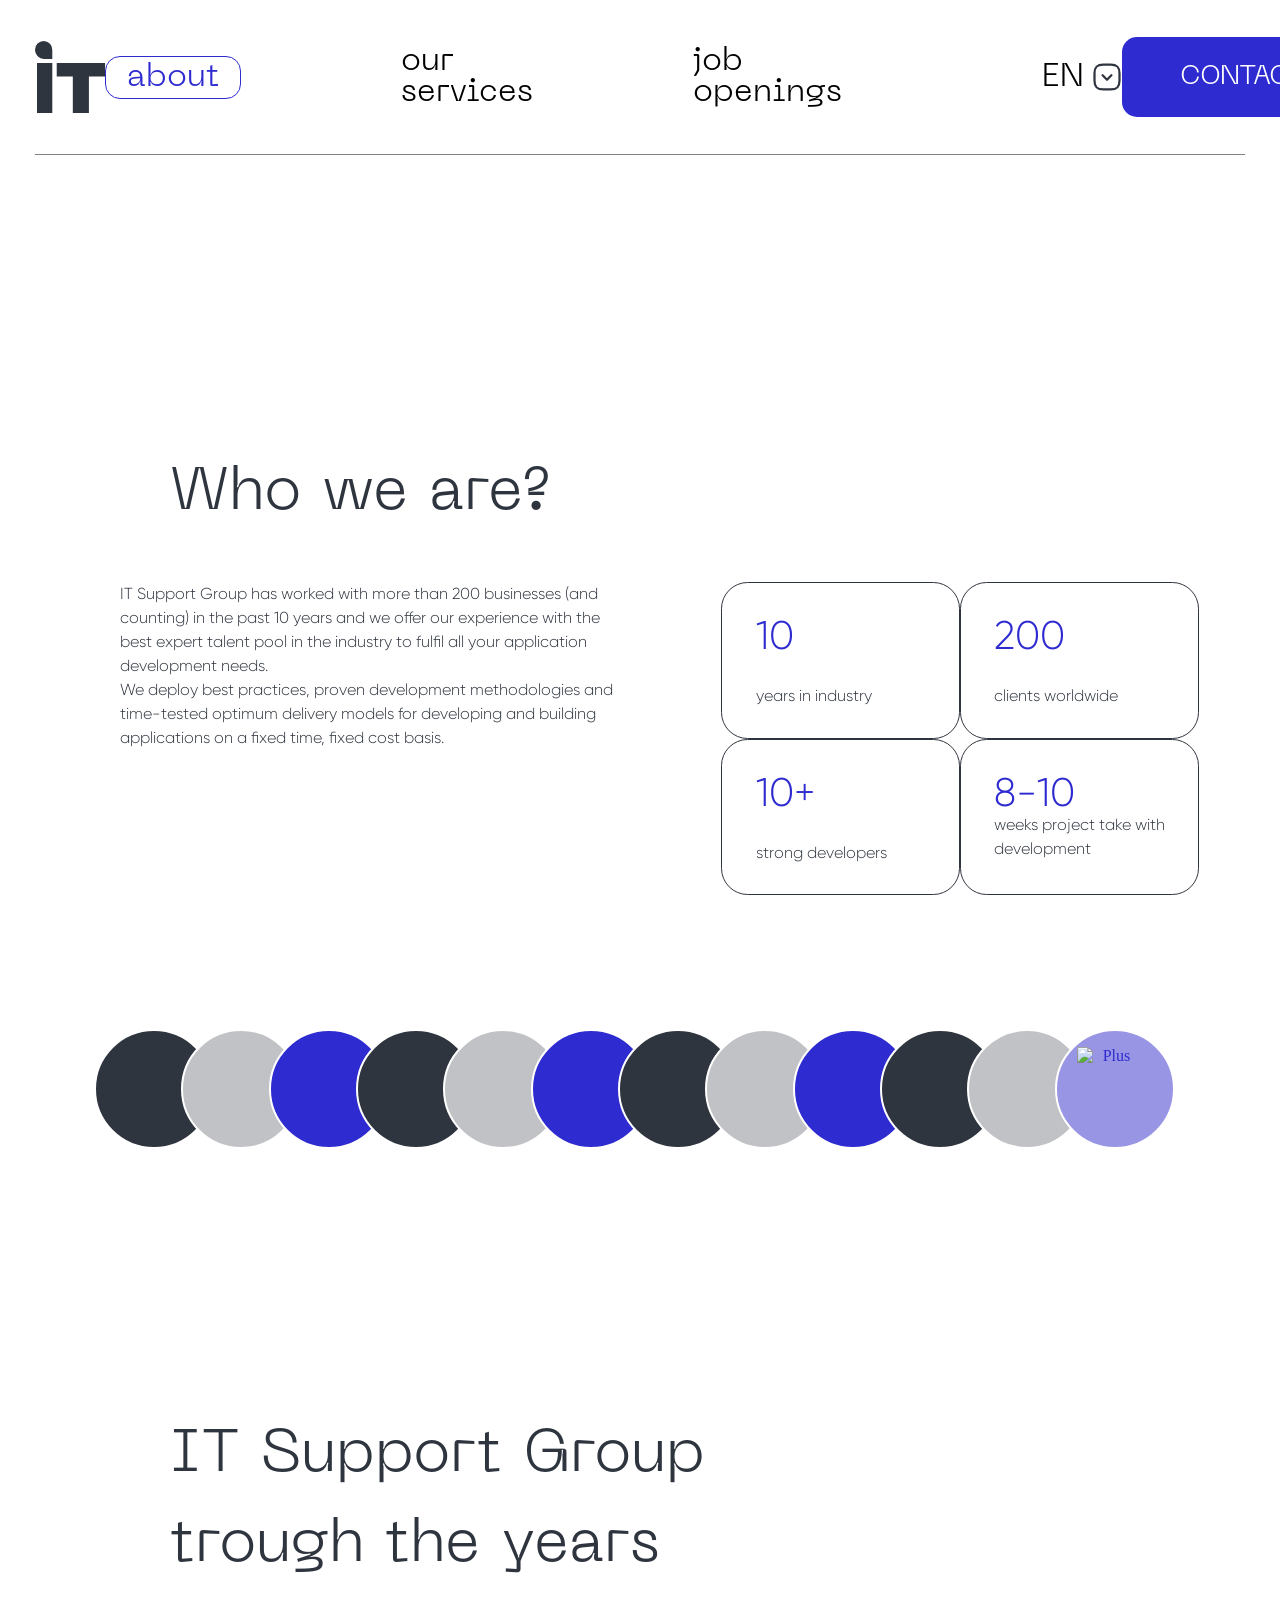
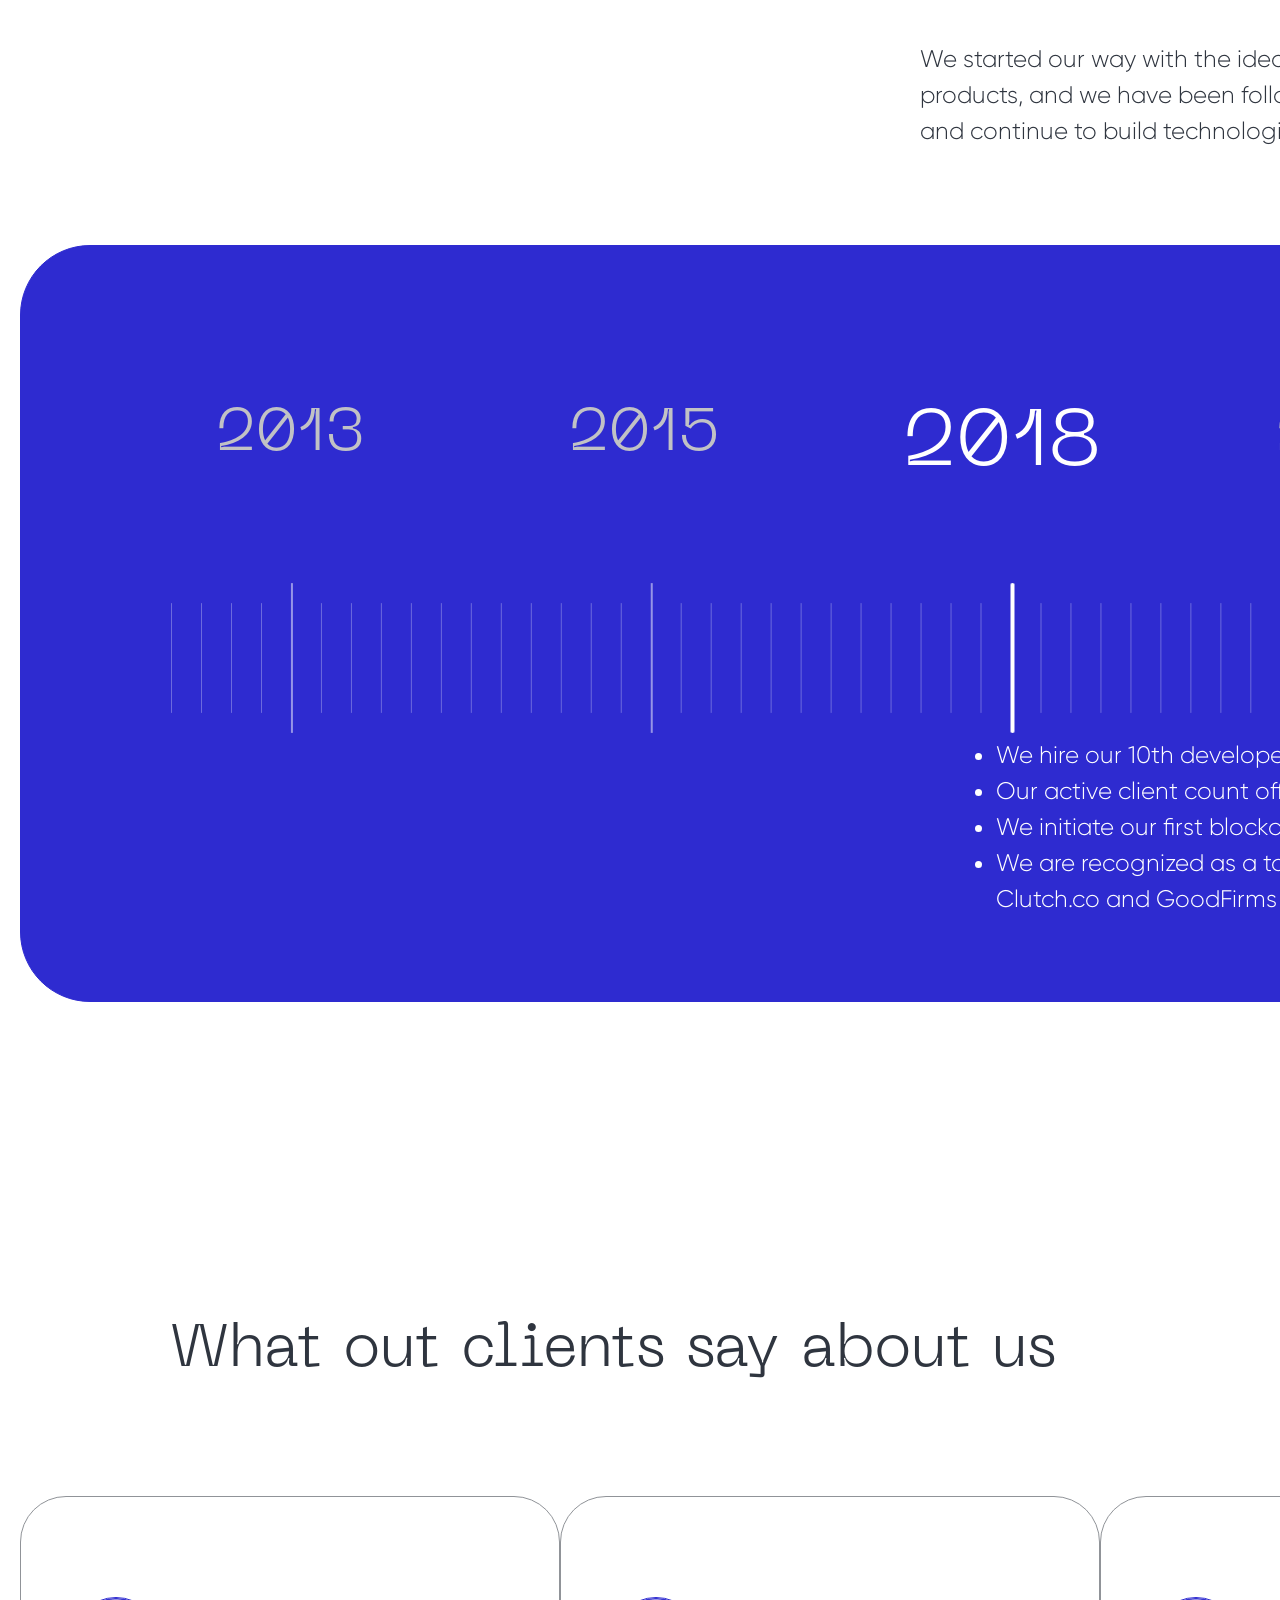
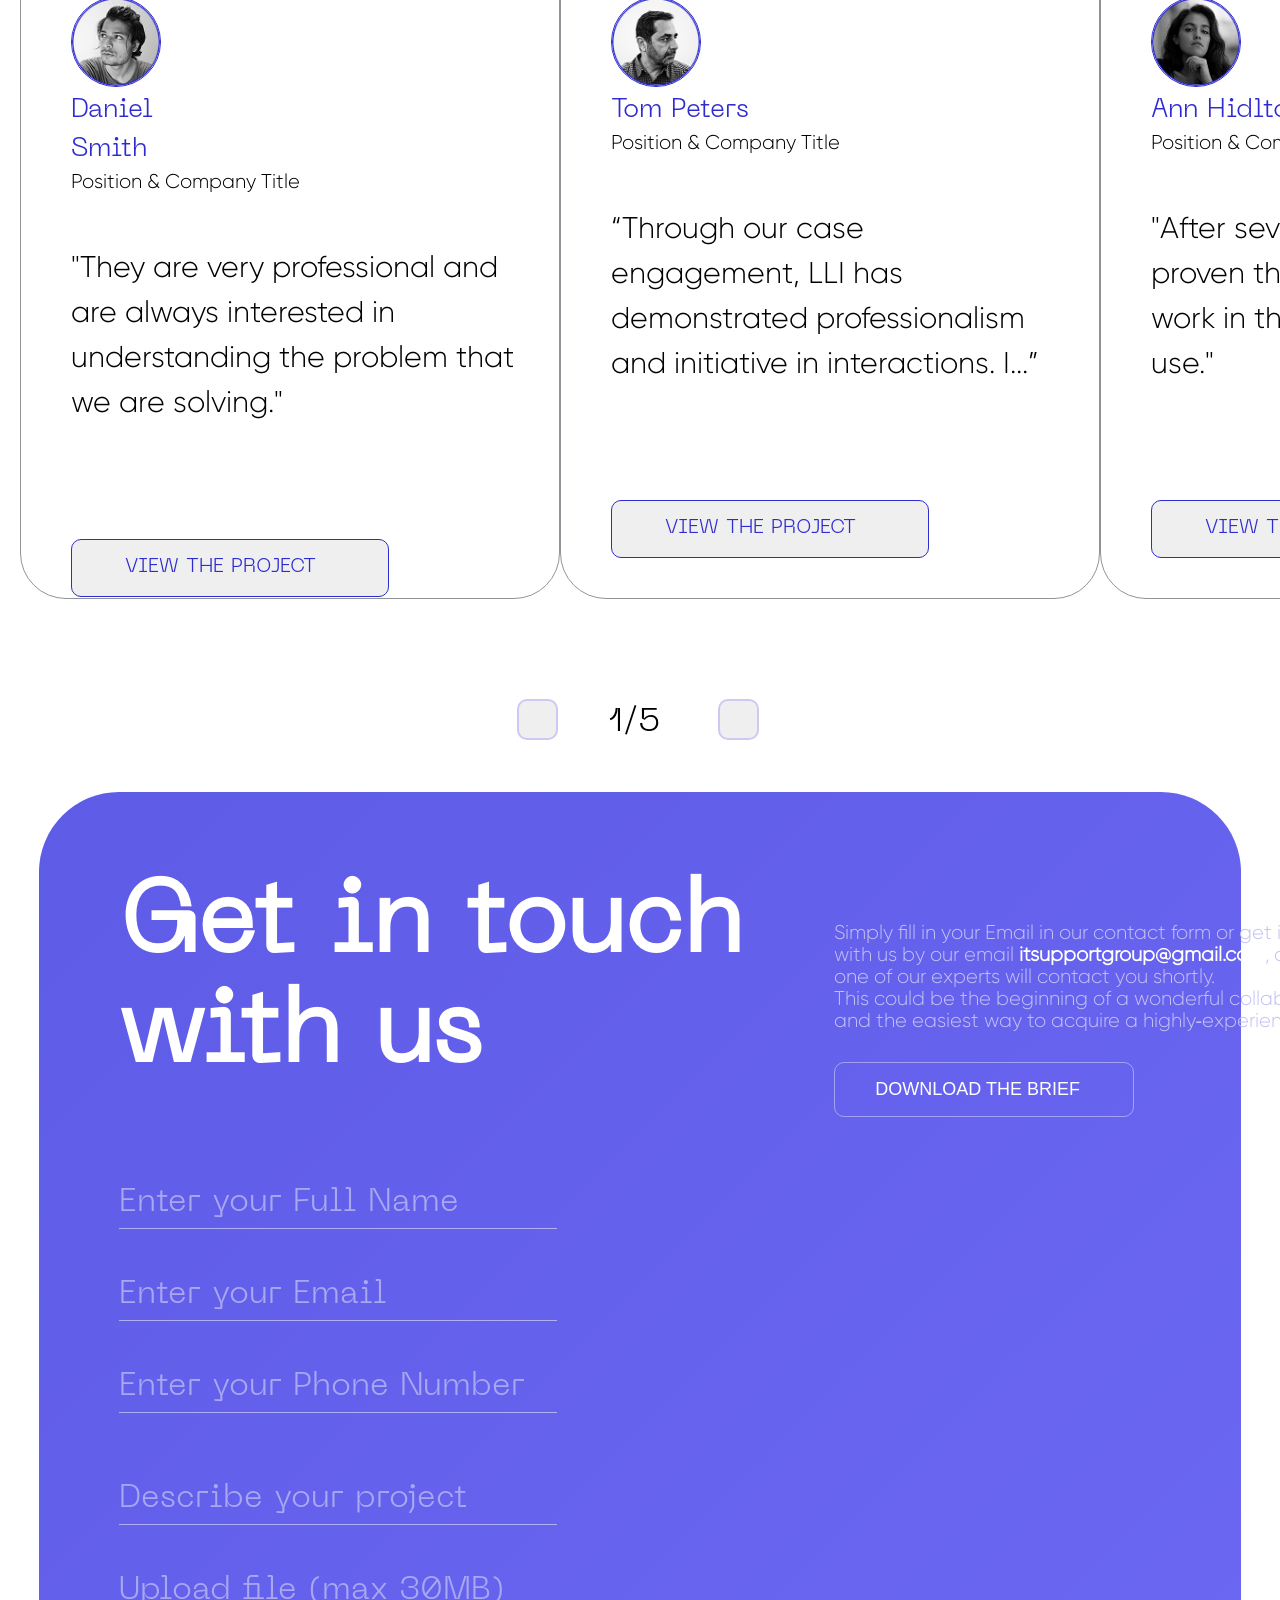
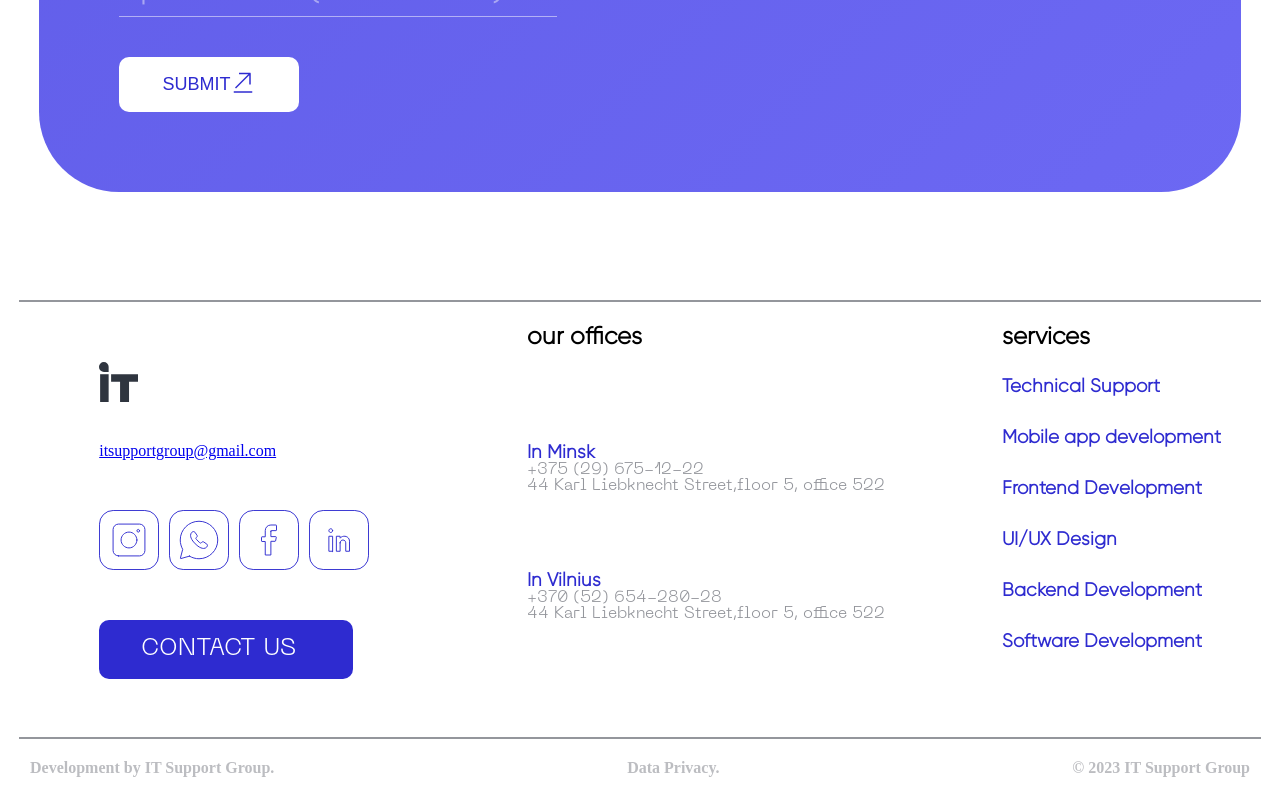
==== commit 5c8e8702: "Commiting changes from Rokas" ====
--- a/pages/about.html
+++ b/pages/about.html
@@ -14,6 +14,7 @@
     <script src="../js/about.js" defer></script>
     <link rel="stylesheet" href="../css/footer-about.css">
     <link rel="stylesheet" href="../css/main/main-about.css">
+    <link rel="stylesheet" href="../css/about/about-mobile.css">
 </head>
 
 <body>
@@ -89,40 +90,57 @@
 
         <div class="aboutBox">
 
-            <!-- Who we are? -->
-            <div class="wWTab">
-                <p id="tabNames">Who we are?</p>
-            </div>
-
-
-
-            <!-- Our Team -->
-            <div class="oTTab">
-                <p id="tabNames">Our Team</p>
-                <p id="oTTopTxt">We started our way with the idea of creating innovative<br>
-                    products, and we have been following this trend since 2013<br>
-                    and continue to build technological solutions for our customers.</p>
-                <div class="oTImg"></div>
-                <div class="oTCards">
-                    <div class="oTCard">
-                        <p class="oTCardTop">[ 01 ]</p>
-                        <p class="oTCardMiddle">Honesty</p>
-                        <p class="oTCardBottom">We want people to trust what<br>we say and trust what we do</p>
-                    </div>
-                    <div id="oTLine"></div>
-                    <div class="oTCard">
-                        <p class="oTCardTop">[ 02 ]</p>
-                        <p class="oTCardMiddle">Punctuality</p>
-                        <p class="oTCardBottom">We keep out agreements and<br>do exactly waht we agreed</p>
-                    </div>
-                    <div id="oTLine"></div>
-                    <div class="oTCard">
-                        <p class="oTCardTop">[ 03 ]</p>
-                        <p class="oTCardMiddle">Precision</p>
-                        <p class="oTCardBottom">We are careful so that what we<br>do doesn't have to be dug up again</p>
-                    </div>
-                </div>
-            </div>
+        <!-- Who we are? -->
+        <div class="wWTab">
+            <p id="tabNames">Who we are?</p>
+            <div class="wWMain">
+                <div class="wWText">
+                    <p>IT Support Group has worked with more than 200 businesses (and counting) in the past
+                        10 years and we offer our experience with the best expert talent pool in the industry
+                        to fulfil all your application development needs.</p>
+                    <p>We deploy best practices, proven development methodologies and time-tested optimum delivery
+                        models for developing and building applications on a fixed time, fixed cost basis.</p>
+                </div>
+                <!-- info side -->
+                <div class="wWInfo">
+                    <div class="info">
+                        <p class="wWInfoTop wWInfoText wWInfoTL">10</p>
+                        <p class="wWInfoBottom wWInfoText">years in industry</p>
+                    </div>
+                    <div class="info">
+                        <p class="wWInfoTop wWInfoText wWInfoTR">200</p>
+                        <p class="wWInfoBottom wWInfoText">clients worldwide</p>
+                    </div>
+                    <div class="info">
+                        <p class="wWInfoTop wWInfoText wWInfo">10+</p>
+                        <p class="wWInfoBottom wWInfoText">strong developers</p>
+                    </div>
+                    <div class="info">
+                        <p class="wWInfoTop wWInfoText wWInfo">8-10</p>
+                        <p class="wWInfoBtm wWInfoText">weeks project take with development</p>
+                    </div>
+                </div>
+            </div>
+            <!-- Decoration -->
+            <div class="decoration">
+                <div class="wWBall wWBallBlack mobilewW"></div>
+                <div class="wWBall wWBallGrey mobilewW"></div>
+                <div class="wWBall wWBallBlue mobilewW"></div>
+                <div class="wWBall wWBallBlack mobilewW"></div>
+                <div class="wWBall wWBallGrey"></div>
+                <div class="wWBall wWBallBlue"></div>
+                <div class="wWBall wWBallBlack"></div>
+                <div class="wWBall wWBallGrey"></div>
+                <div class="wWBall wWBallBlue"></div>
+                <div class="wWBall wWBallBlack"></div>
+                <div class="wWBall wWBallGrey"></div>
+                <div class="wWBall wWBallLast mobilewW">
+                    <img class="wWPlus" src="../img/add.png" alt="Plus">
+                </div>
+            </div>
+        </div>
+ 
+ 
 
 
 
--- a/css/about/about.css
+++ b/css/about/about.css
@@ -54,7 +54,106 @@
 
 /* Who we are */
 .wWTab {
-    height: 61.1875rem;
+    margin-top: 14.0104vw;
+    height: 51.6667vw;
+}
+ 
+.wWMain {
+    display: flex;
+    margin-top: 3.3333vw;
+    margin-bottom: 10.4167vw;
+}
+ 
+.wWText {
+    margin-left: 7.8125vw;
+    font-family: "Gilroy";
+    font-size: 1.25vw;
+    line-height: 1.875vw;
+    color: var(--grey);
+}
+ 
+.wWText p {
+    width: 39.1667vw;
+}
+ 
+.wWInfo {
+    margin-left: 7.8125vw;
+    flex-wrap: wrap;
+    display: flex;
+    font-family: "Gilroy";
+    font-size: 1.25vw;
+    line-height: 1.875vw;
+    color: var(--grey);
+}
+ 
+.info {
+    border: .0521vw solid var(--grey);
+    border-radius: 2.0833vw;
+    height: 12.2396vw;
+    width: 18.6458vw;
+}
+ 
+.wWInfoText {
+    margin-left: 2.6042vw;
+    font-family: "Gilroy";
+}
+ 
+.wWInfoTop {
+    margin: 2.6042vw 0 0 2.6042vw;
+    color: var(--blue);
+    font-size: 3.125vw;
+    line-height: 3.125vw;
+}
+ 
+.wWInfoBottom {
+    margin-top: 2.1875vw;
+    color: var(--grey);
+}
+ 
+.wWBtm {
+    margin-top: 1.25vw;
+}
+ 
+.decoration {
+    margin-left: 8.3333vw;
+    display: flex;
+    height: 9.375vw;
+}
+ 
+.wWBall {
+    width: 9.375vw;
+    height: 9.375vw;
+    border: .1563vw solid var(--white);
+    border-radius: 100%;
+    margin-left: -2.5521vw;
+}
+ 
+.wWBallBlue {
+    background-color: var(--blue);
+}
+ 
+.wWBallBlack {
+    background-color: var(--dark_grey);
+}
+ 
+.wWBallGrey {
+    background-color: var(--light_grey);
+}
+ 
+.wWBallLast {
+    cursor: pointer;
+    background-color: #9995e5;
+    text-align: center;
+    display: flex;
+    align-items: center;
+}
+ 
+.wWPlus {
+    color: #2e2bd0;
+    text-align: center;
+    padding-left: 1.5625vw;
+    height: 6.5104vw;
+    width: 6.5104vw;
 }
 
 
--- a/css/about/about-mobile.css
+++ b/css/about/about-mobile.css
@@ -0,0 +1,177 @@
+:root {
+    --blue: #2e2bd0;
+    --light_Blue: #CBCAF3;
+    --dark_grey: #2f353f;
+    --grey: #2F353F;
+    --light_grey: #c1c2c5;
+    --white: #FFFFFF;
+}
+ 
+@media (max-width: 1080px) {
+ 
+    /* common */
+    #tabNames {
+        font-weight: 400;
+        margin: 0;
+        font-family: "Neue Machina";
+        font-size: 7.4074vw;
+    }
+ 
+    .aboutBox {
+        margin: 0 auto;
+        width: 100vw;
+    }
+ 
+    /* we are */
+ 
+    .wWTab {
+        margin: 5vw auto auto auto;
+        width: 92.5926vw;
+        height: 346.0185vw;
+    }
+ 
+    .wWMain {
+        flex-wrap: wrap;
+        margin-top: 5.2083vw;
+        margin-bottom: 10vw;
+    }
+ 
+    .wWText {
+        margin: 0;
+        height: 55.5556vw;
+        width: 92.5926vw;
+        font-family: "Neue Machina";
+        font-size: 3.7037vw;
+        line-height: 3.7037vw;
+    }
+ 
+    .wWInfo {
+        margin: 9.2593vw auto 0 auto;
+        display: flex;
+        flex-direction: column;
+        justify-content: space-between;
+    }
+ 
+    .info {
+        border-radius: 8.3333vw;
+        border: .1852vw solid var(--light_grey);
+        height: 57.8704vw;
+        width: 92.5926vw;
+    }
+ 
+    .wWText p {
+        margin-top: 0;
+        margin-bottom: 7.4074vw;
+        line-height: 150%;
+        width: 100%;
+        height: auto;
+    }
+ 
+    .decoration {
+        margin: 0 auto;
+        height: 24.6296vw;
+        width: 92.5926vw;
+    }
+ 
+    .wWBall:first-child {
+        margin: 0 auto;
+    }
+ 
+    .wWBall {
+        border: .463vw solid white;
+        margin-left: -7.8704vw;
+        display: none;
+    }
+ 
+    .mobilewW {
+        height: 24.6296vw;
+        width: 24.6296vw;
+        display: block;
+    }
+ 
+    .wWBallLast {
+        display: block;
+    }
+ 
+    .wWPlus {
+        height: 14.8148vw;
+        width: 14.8148vw;
+        padding: 0;
+        margin-top: 4.6296vw;
+    }
+ 
+    .wWInfoTop {
+        margin: 9.2593vw 0 20.463vw 9.2593vw;
+        font-family: "Neue Machina";
+        font-size: 16.2963vw;
+        line-height: 70%;
+    }
+ 
+    .wWInfoBottom,
+    .wWInfoBtm {
+        font-family: "Gilroy";
+        font-size: 4.6296vw;
+        margin-left: 9.2593vw;
+    }
+ 
+    .wWInfoBtm {
+        width: 50.9259vw;
+        line-height: 4.6296vw;
+    }
+ 
+    .oTTab {
+        width: 92.5926vw;
+        height: 296.5741vw;
+        margin: 23.1481vw auto 0 auto;
+    }
+ 
+    #oTTopTxt {
+        height: 22.2222vw;
+        width: 92.5926vw;
+        font-weight: 400;
+        margin: 9.2593vw auto 0 auto;
+        font-size: 3.7037vw;
+        line-height: 150%;
+    }
+ 
+    .oTImg {
+        border-radius: 8.3333vw;
+        height: 66.2037vw;
+        width: 92.5926vw;
+        margin: 9.2593vw auto 0 auto;
+    }
+ 
+    .oTCard {
+        height: 40.463vw;
+    }
+ 
+    .oTCards {
+        margin-top: 9.375rem;
+        display: flex;
+        flex-direction: column;
+    }
+ 
+    .oTCardTop {
+        margin-bottom: 9.2593vw;
+        font-size: 7.4074vw;
+        line-height: 70%;
+    }
+ 
+    .oTCardMiddle {
+        line-height: normal;
+        margin-bottom: 4.6296vw;
+        font-size: 5.5556vw;
+    }
+ 
+    .oTCardBottom {
+        font-size: 4.6296vw;
+        line-height: 150%;
+    }
+ 
+    #oTLine {
+        margin: 13.4259vw auto 13.8889vw auto;
+        border: .2778vw solid var(--blue);
+        height: 0;
+        width: 92.5926vw;
+    }
+}
